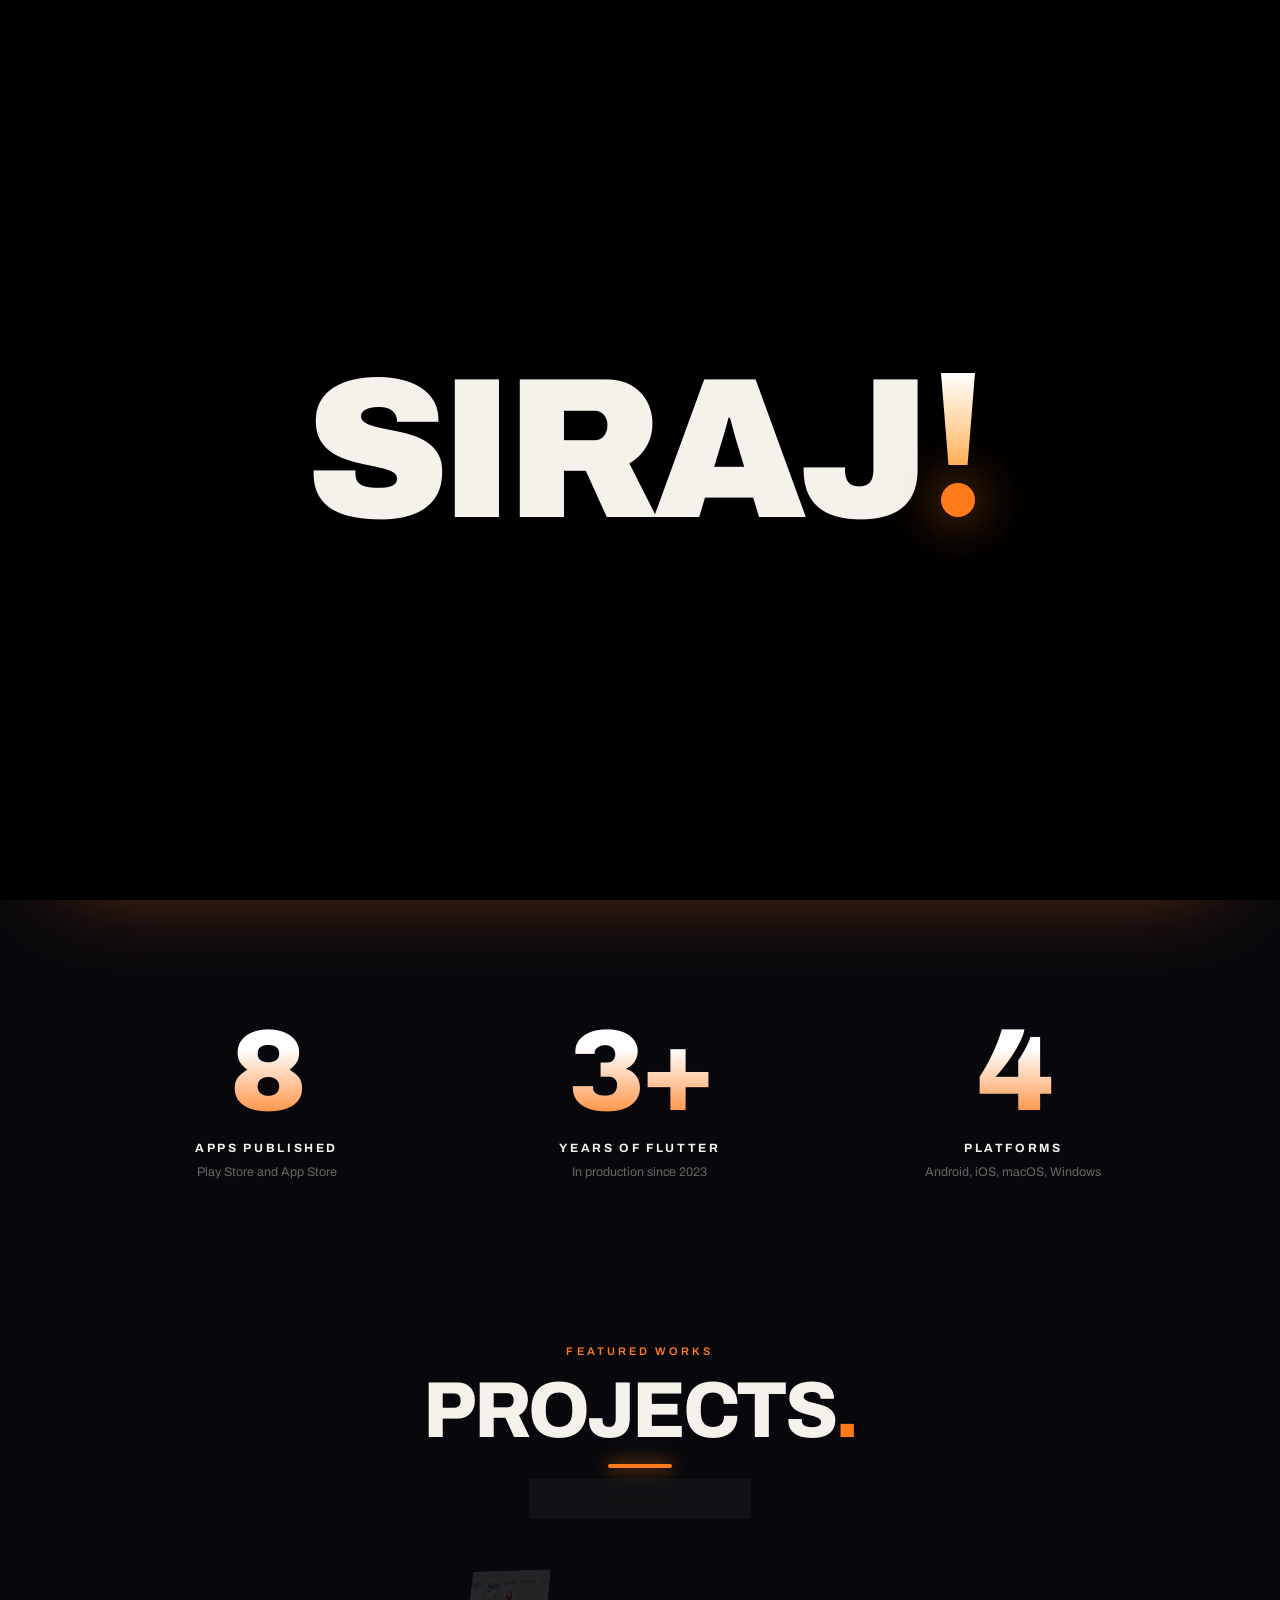
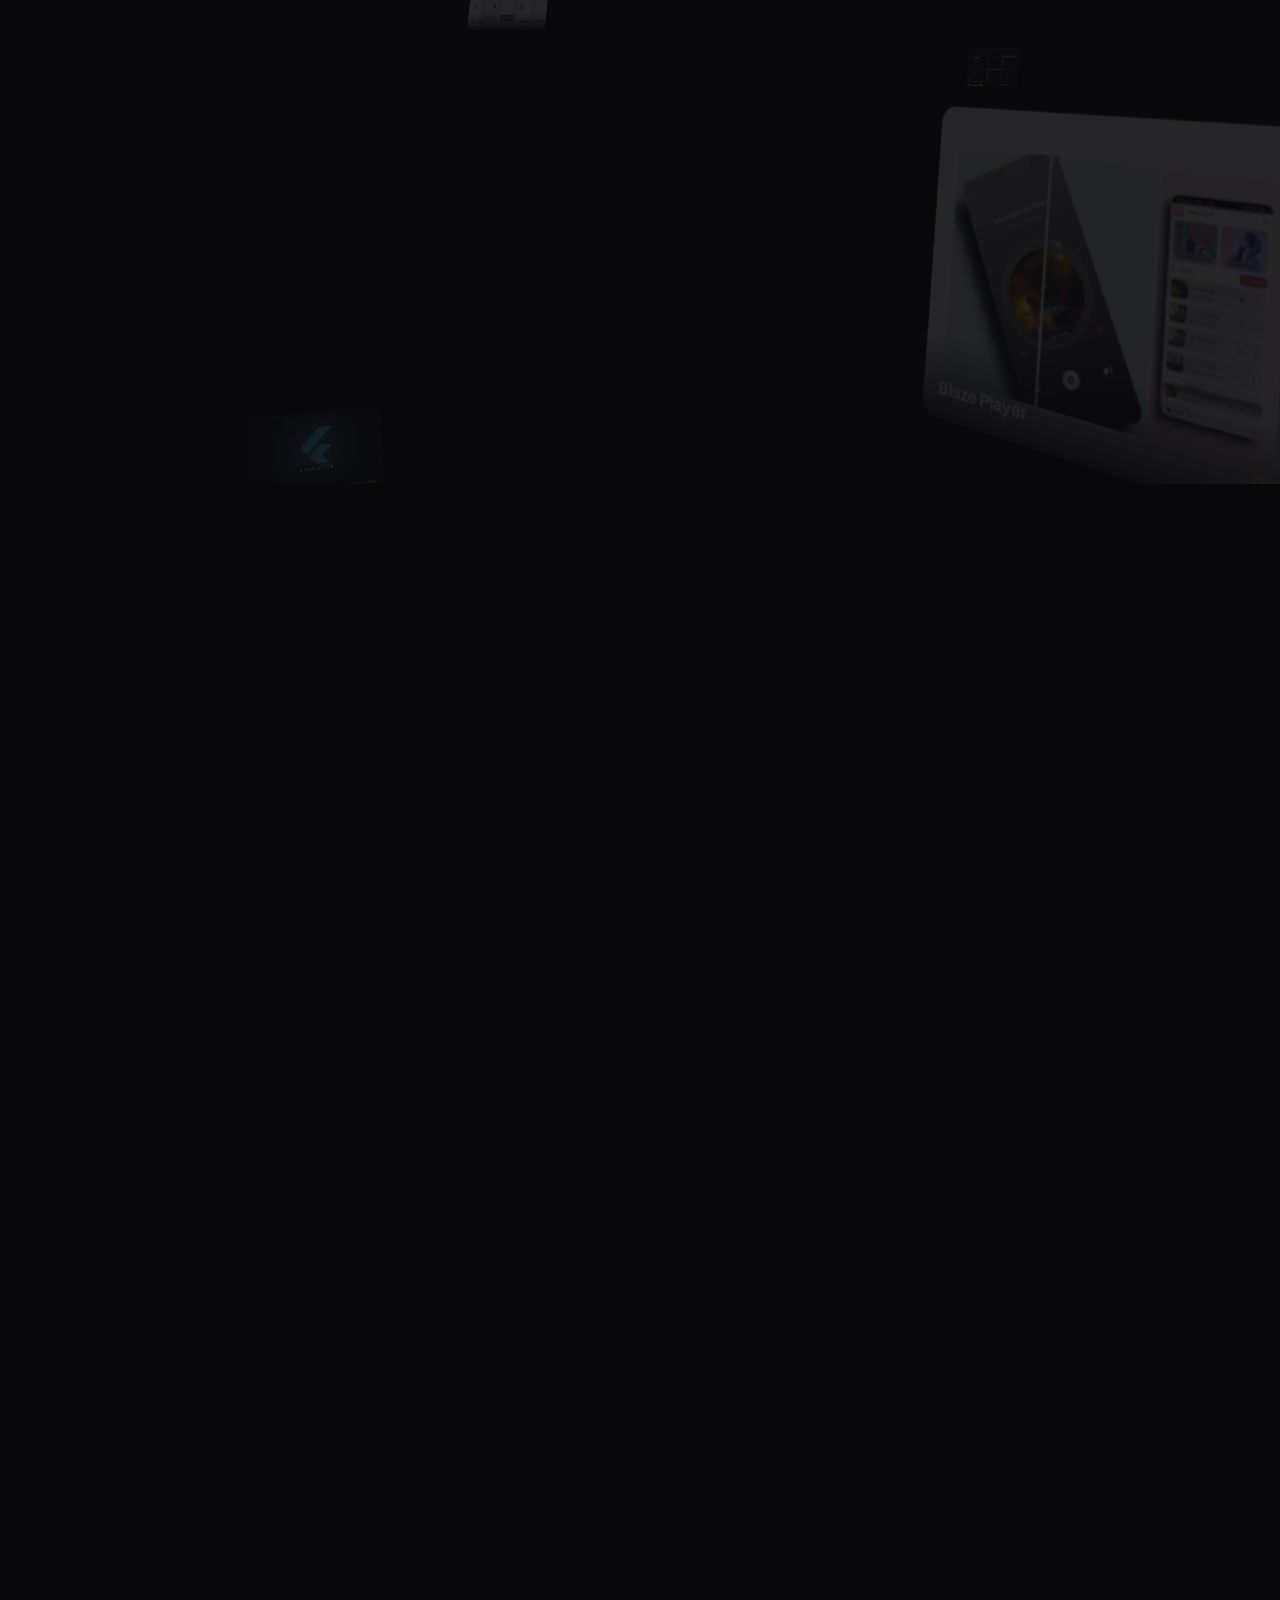
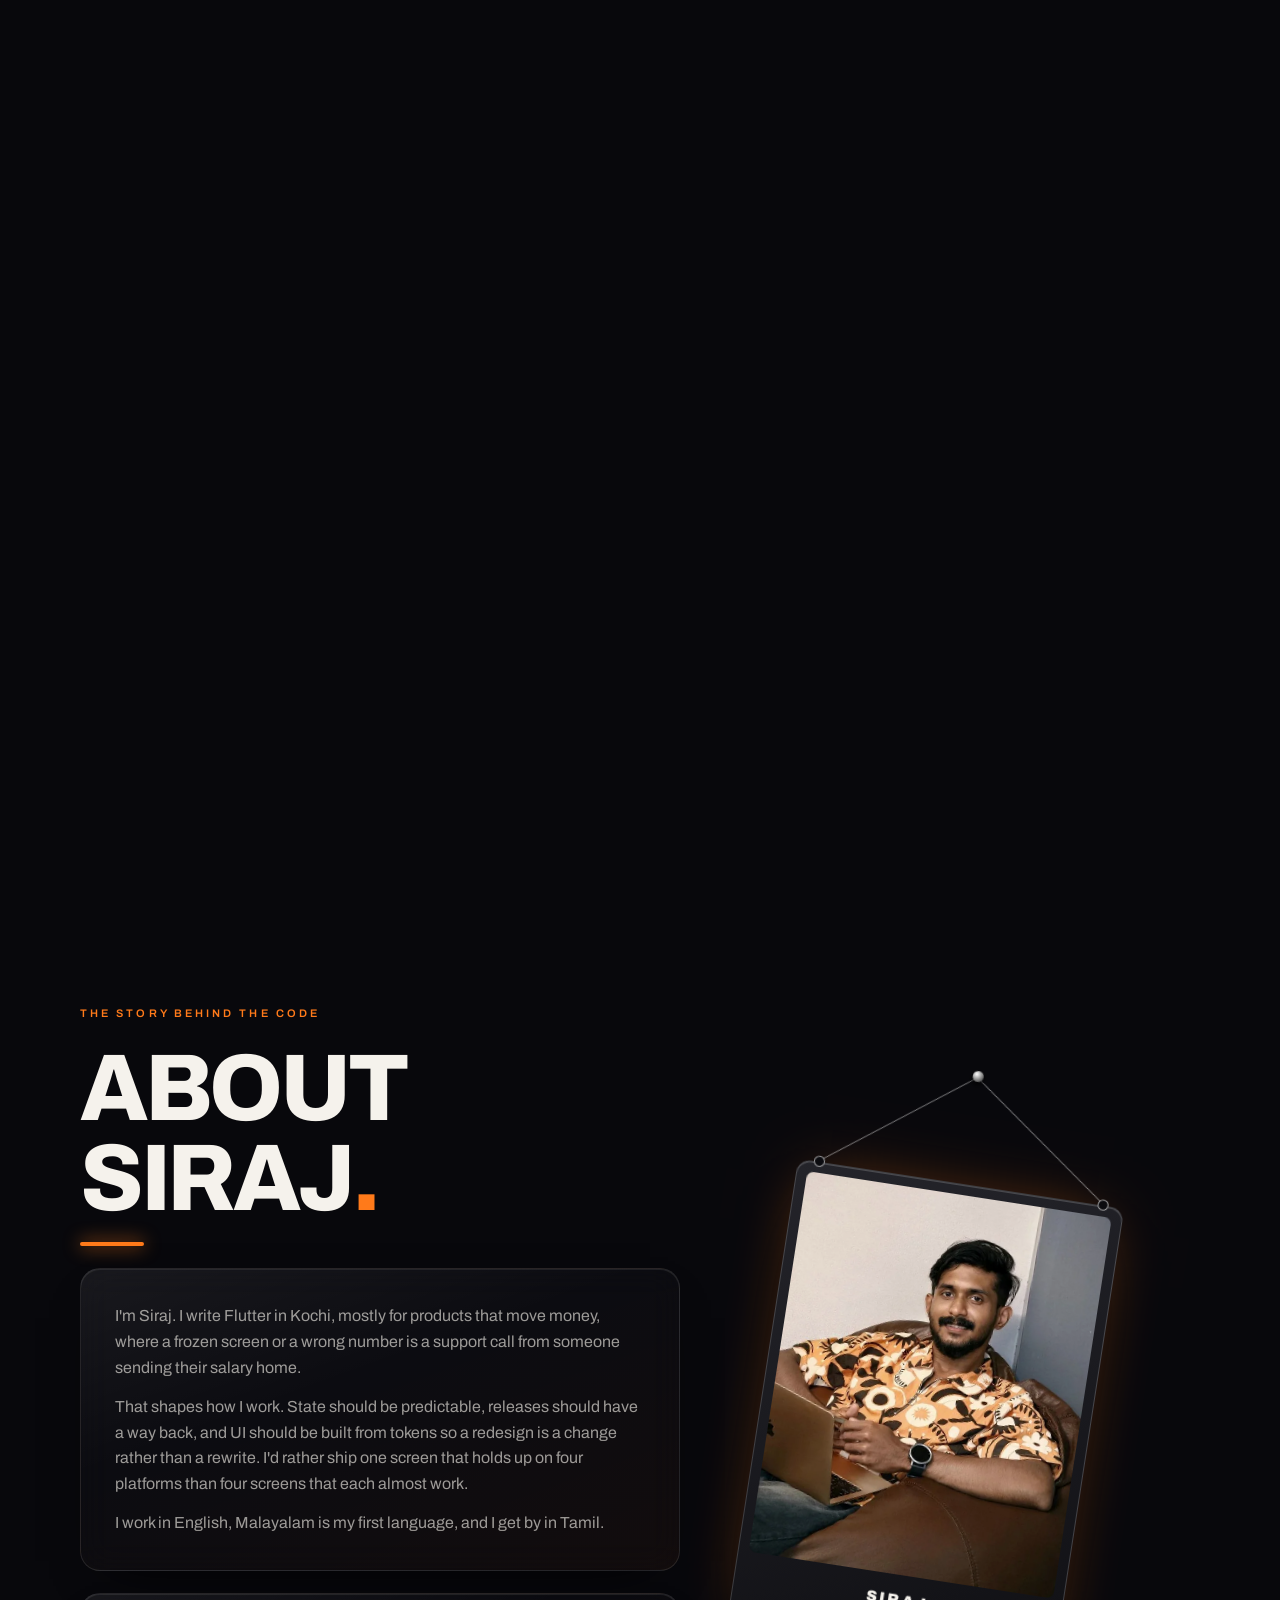
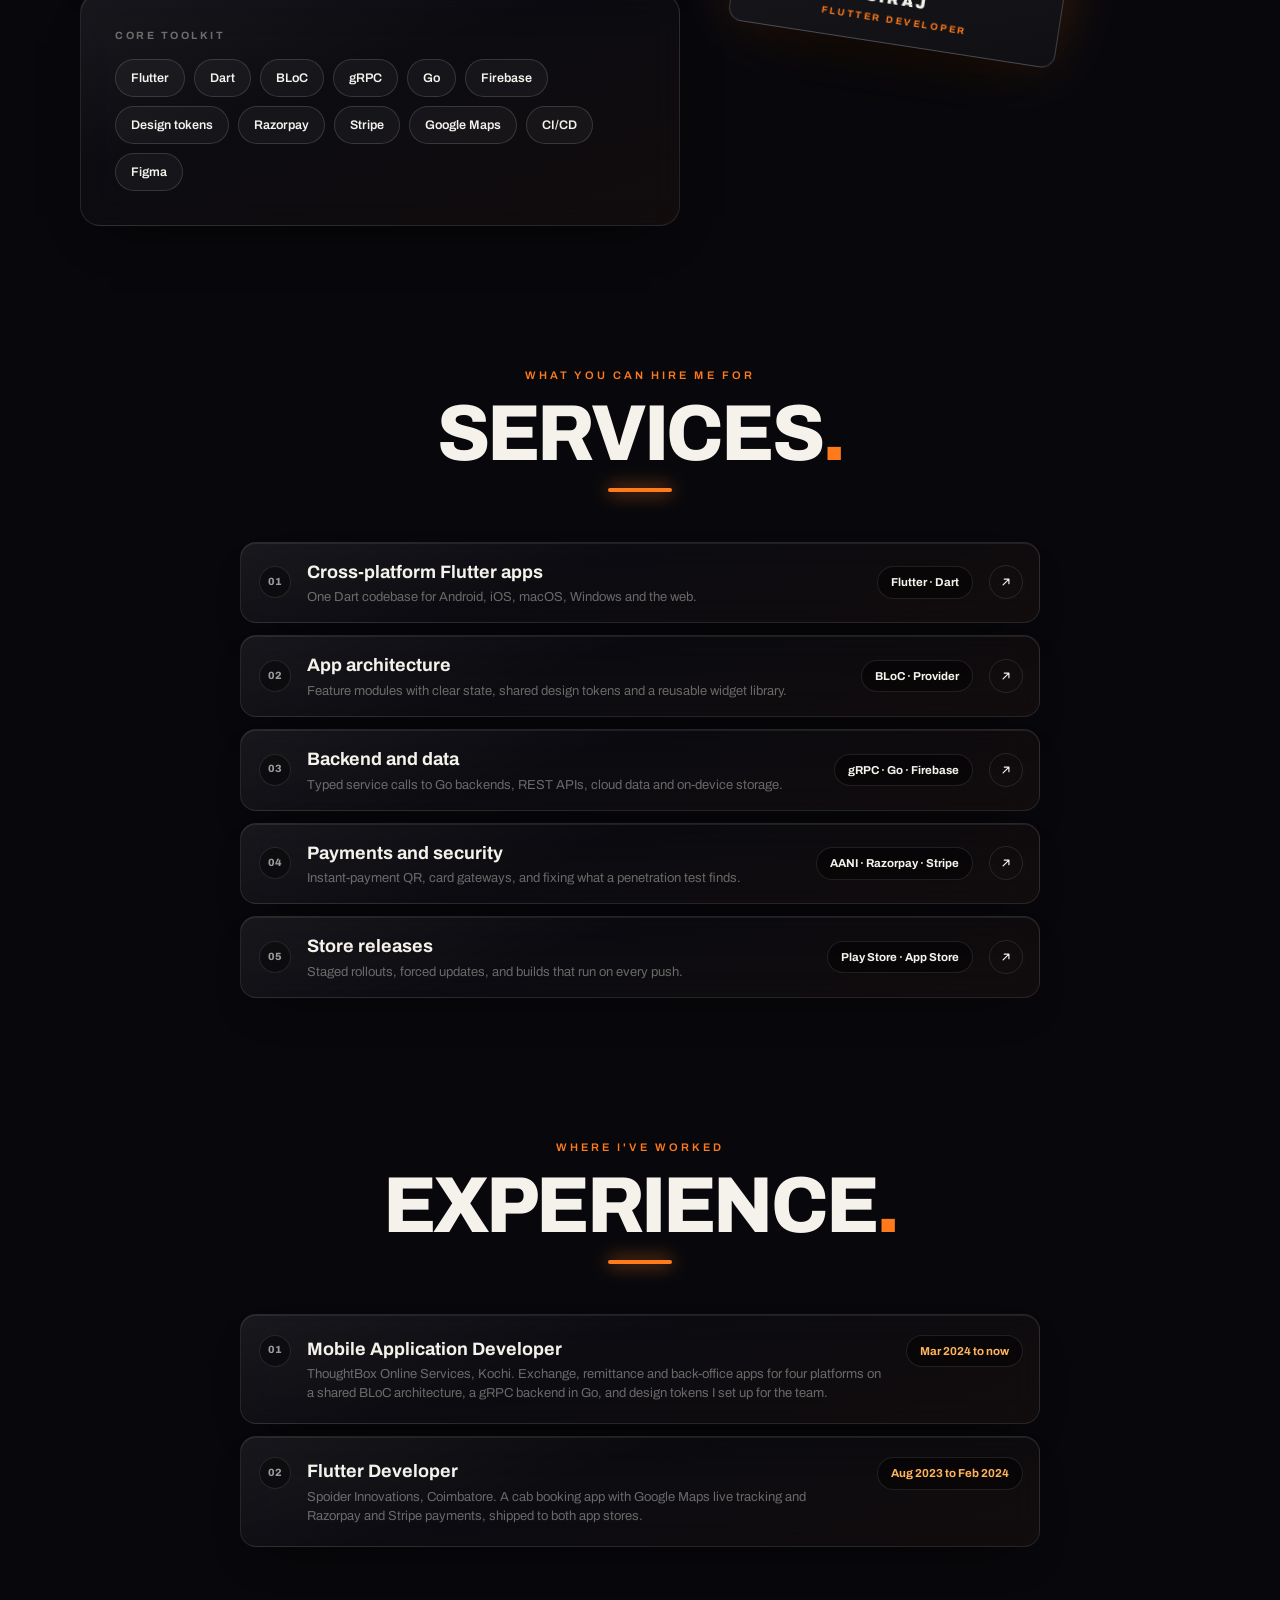
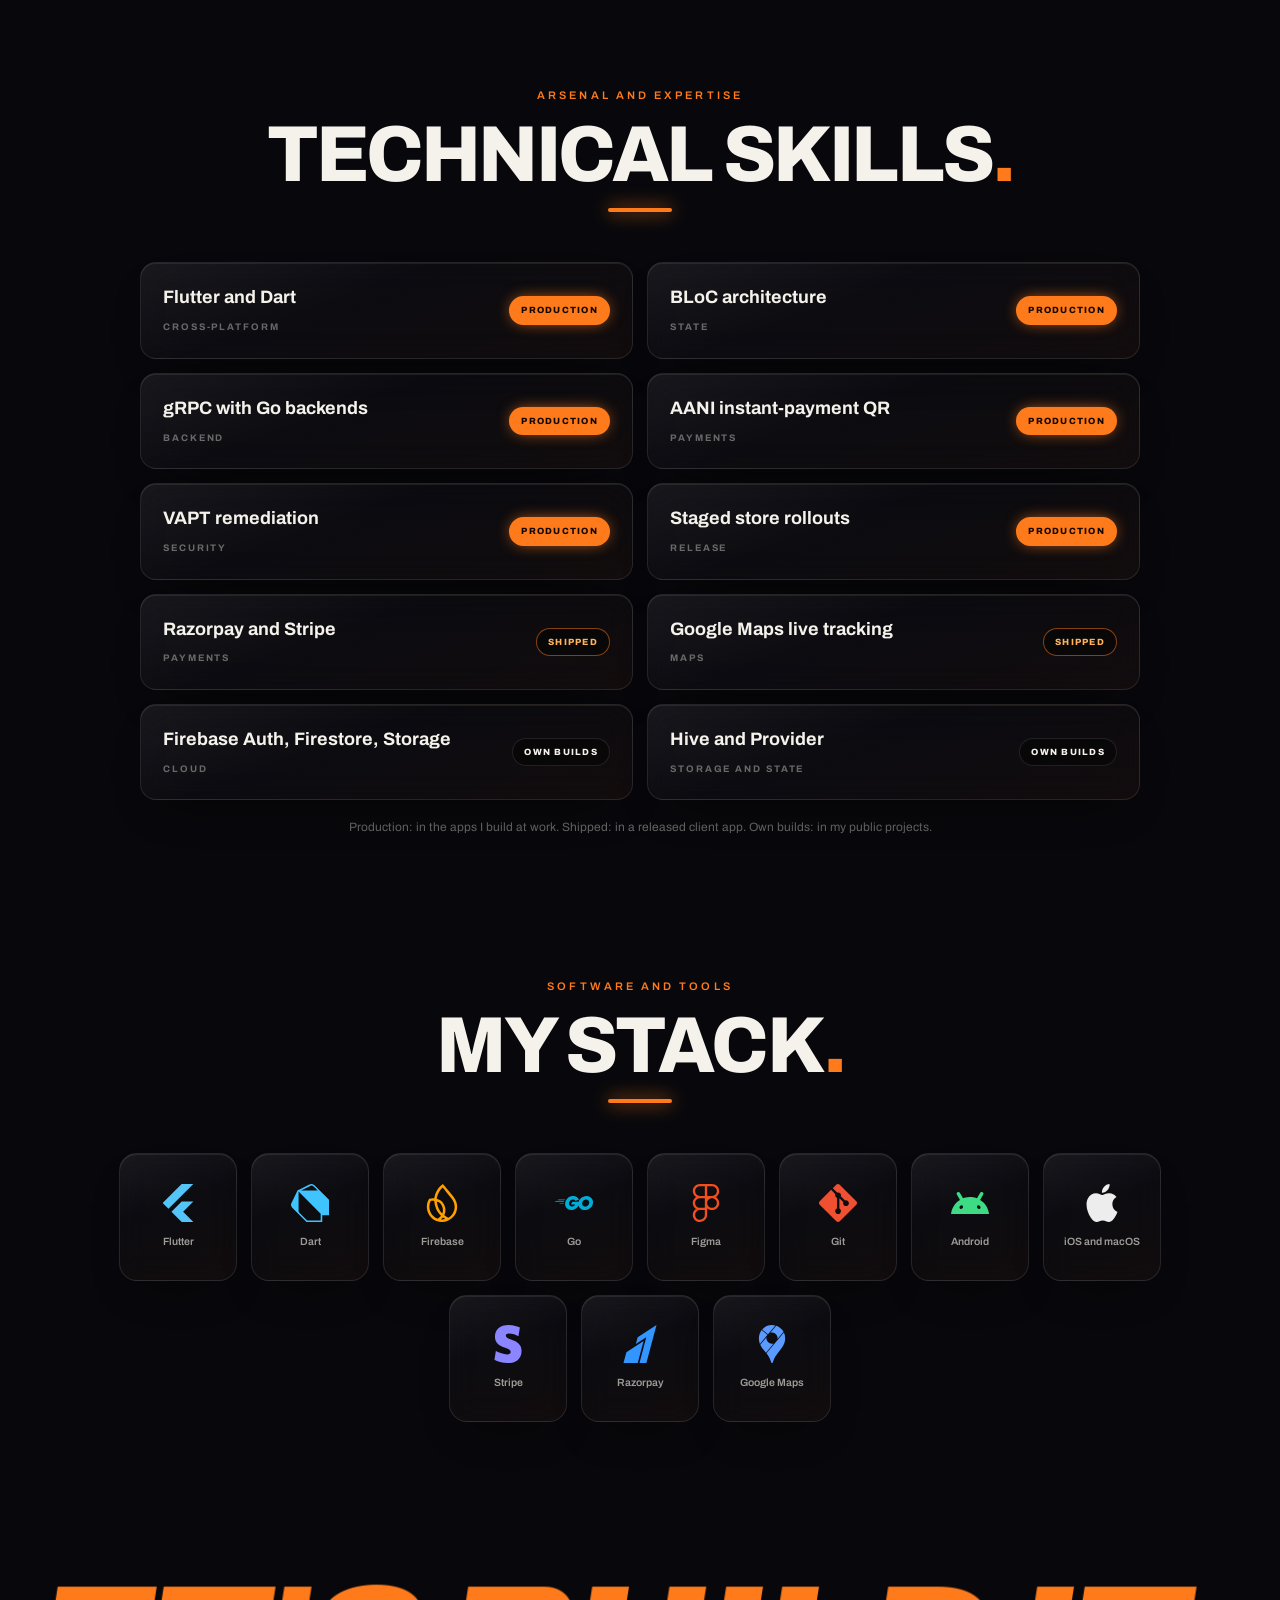
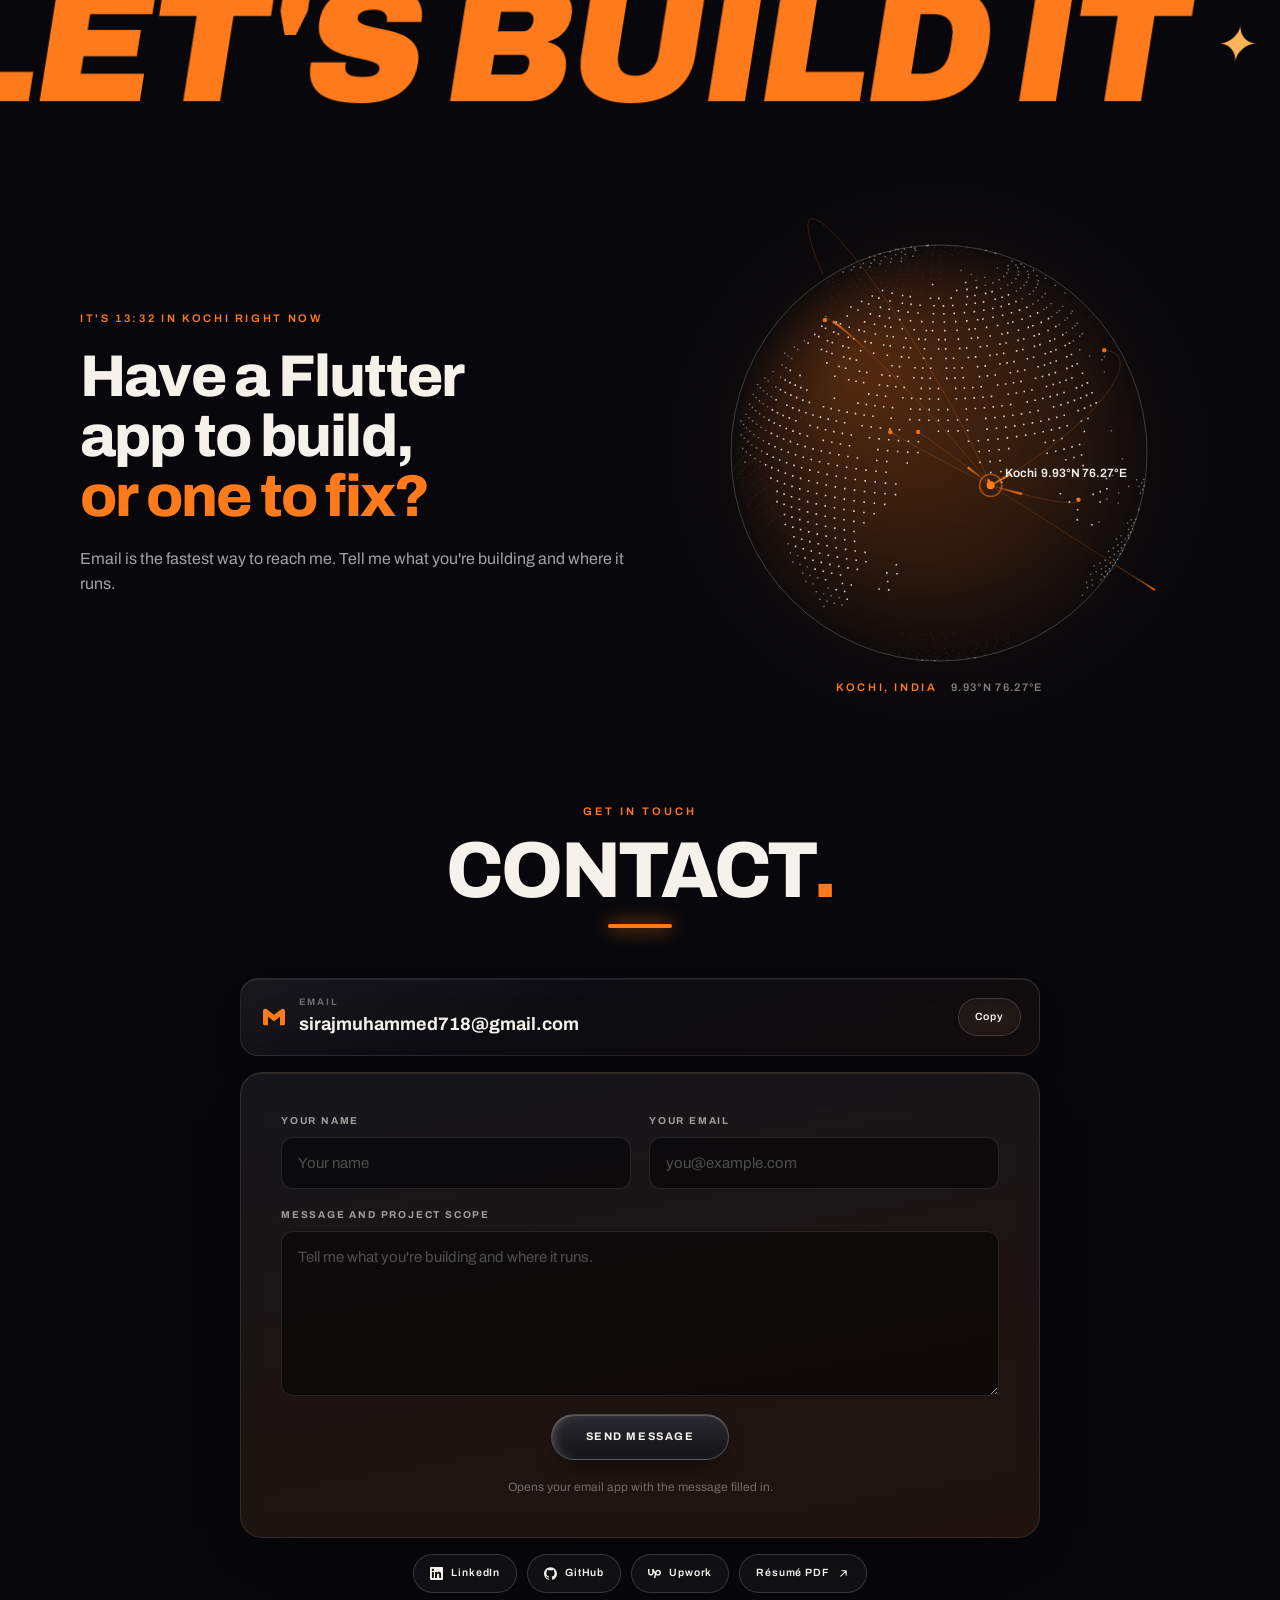
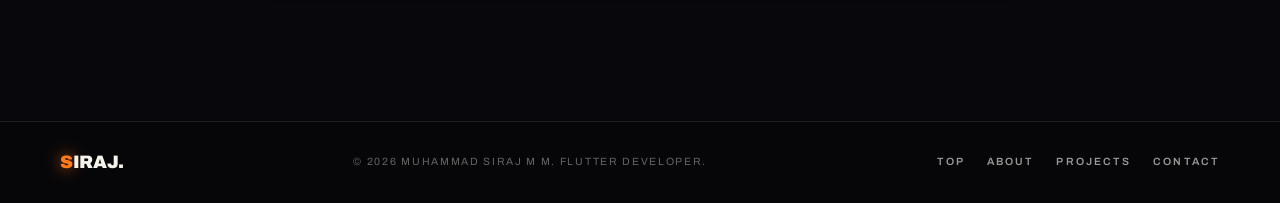
==== index.html @ 82204b3e "Move the Contact heading below the globe Co-Authored-By: Claude Opus 5.5 <noreply@anthropic.com> Cla" ====
<!doctype html>
<html lang="en">
<head>
  <meta charset="utf-8">
  <meta name="viewport" content="width=device-width, initial-scale=1">
  <title>Muhammad Siraj M M · Flutter developer for fintech and cross-platform apps</title>
  <meta name="description" content="Flutter developer in Kochi building exchange, remittance and payment apps for Android, iOS, macOS and Windows from one codebase. BLoC, gRPC with Go, Firebase.">
  <link rel="canonical" href="https://sirajmm.github.io/">
  <meta name="theme-color" content="#08080C">
  <meta name="color-scheme" content="dark">

  <meta property="og:type" content="website">
  <meta property="og:url" content="https://sirajmm.github.io/">
  <meta property="og:title" content="Muhammad Siraj M M · Flutter developer">
  <meta property="og:description" content="Fintech apps that ship to Android, iOS, macOS and Windows from one Flutter codebase.">
  <meta property="og:image" content="https://sirajmm.github.io/img/og.png">
  <meta property="og:image:width" content="1200">
  <meta property="og:image:height" content="630">
  <meta name="twitter:card" content="summary_large_image">
  <meta name="twitter:title" content="Muhammad Siraj M M · Flutter developer">
  <meta name="twitter:description" content="Fintech apps that ship to Android, iOS, macOS and Windows from one Flutter codebase.">
  <meta name="twitter:image" content="https://sirajmm.github.io/img/og.png">

  <link rel="icon" href="favicon.svg" type="image/svg+xml">
  <link rel="icon" href="favicon-32.png" sizes="32x32" type="image/png">
  <link rel="apple-touch-icon" href="apple-touch-icon.png">
  <link rel="preload" href="fonts/archivo-var.woff2" as="font" type="font/woff2" crossorigin>
  <link rel="stylesheet" href="css/glass.css">
  <script>(function(d){d.classList.add('js');try{if(!matchMedia('(prefers-reduced-motion: reduce)').matches)d.classList.add('loading')}catch(e){}})(document.documentElement)</script>
  <script src="js/glass.js" defer></script>

  <script type="application/ld+json">
  {
    "@context": "https://schema.org",
    "@type": "Person",
    "name": "Muhammad Siraj M M",
    "jobTitle": "Mobile Application Developer",
    "worksFor": { "@type": "Organization", "name": "ThoughtBox Online Services" },
    "address": { "@type": "PostalAddress", "addressLocality": "Kochi", "addressCountry": "IN" },
    "email": "mailto:sirajmuhammed718@gmail.com",
    "url": "https://sirajmm.github.io/",
    "image": "https://sirajmm.github.io/img/siraj.jpg",
    "sameAs": [
      "https://github.com/SirajMM",
      "https://www.linkedin.com/in/muhammad-siraj-m-m-3ab64a202",
      "https://www.upwork.com/freelancers/~015c46144016569e31"
    ],
    "knowsAbout": ["Flutter", "Dart", "BLoC", "gRPC", "Go", "Firebase", "Fintech", "Cross-platform app development"]
  }
  </script>
</head>
<body>
  <div class="loader" id="loader" aria-hidden="true">
    <div class="intro-word" id="intro-word"><span class="intro-letters" id="intro-letters"></span><span class="intro-bang"><i class="intro-stem"></i><i class="intro-dot"></i></span></div>
  </div>
  <canvas class="bokeh" id="bokeh" aria-hidden="true"></canvas>
  <canvas class="sparks" id="sparks" aria-hidden="true"></canvas>
  <a class="skip" href="#main">Skip to content</a>

  <header class="nav glass" id="nav">
    <a class="logo" href="#top" aria-label="Siraj, back to top"><em>S</em>IRAJ.</a>
    <nav aria-label="Sections"><a href="#projects">Projects</a><a href="#about">About</a><a href="#services">Services</a><a href="#skills">Skills</a><a href="#contact">Contact</a></nav>
    <a class="pill pill-acc" href="#contact">Let's talk</a>
  </header>

  <main id="main">
    <section class="hero" id="top">
      <div class="frame" id="frame">
        <i class="shard shard-1"></i><i class="shard shard-2"></i><i class="shard shard-3"></i>
        <i class="hero-glow"></i>
        <img class="hero-me" src="img/siraj-cine.webp" alt="Portrait of Muhammad Siraj, backlit in orange" width="1200" height="1490" fetchpriority="high">
        <div class="hero-copy">
          <p class="eyebrow">Flutter developer • Kochi, India</p>
          <h1 class="name" aria-label="Siraj"><span>S</span><span>I</span><span>R</span><span>A</span><span>J</span></h1>
          <p class="role">Mobile apps <i>/</i> Cross-platform</p>
          <p class="sub">One Flutter codebase, shipped to Android, iOS, macOS and Windows.</p>
          <p class="actions"><a class="pill pill-solid" href="#projects">Explore my work</a><a class="pill" href="#contact">Get in touch</a></p>
        </div>
      </div>
    </section>

    <section class="stats" aria-label="In numbers">
      <ul>
        <li class="rv"><b data-count="8">8</b><span>Apps published</span><small>Play Store and App Store</small></li>
        <li class="rv"><b data-count="3" data-suffix="+">3+</b><span>Years of Flutter</span><small>In production since 2023</small></li>
        <li class="rv"><b data-count="4">4</b><span>Platforms</span><small>Android, iOS, macOS, Windows</small></li>
      </ul>
    </section>

    <section class="projects" id="projects">
      <div class="fly" id="fly">
        <div class="fly-pin">
          <header class="head">
            <p class="eyebrow">Featured works</p>
            <h2>Projects<em>.</em></h2>
            <a class="pill pill-sm" href="https://github.com/SirajMM" target="_blank" rel="noopener"><svg class="ic" viewBox="0 0 24 24" aria-hidden="true"><path d="M12 .297c-6.63 0-12 5.373-12 12 0 5.303 3.438 9.8 8.205 11.385.6.113.82-.258.82-.577 0-.285-.01-1.04-.015-2.04-3.338.724-4.042-1.61-4.042-1.61C4.422 18.07 3.633 17.7 3.633 17.7c-1.087-.744.084-.729.084-.729 1.205.084 1.838 1.236 1.838 1.236 1.07 1.835 2.809 1.305 3.495.998.108-.776.417-1.305.76-1.605-2.665-.3-5.466-1.332-5.466-5.93 0-1.31.465-2.38 1.235-3.22-.135-.303-.54-1.523.105-3.176 0 0 1.005-.322 3.3 1.23.96-.267 1.98-.399 3-.405 1.02.006 2.04.138 3 .405 2.28-1.552 3.285-1.23 3.285-1.23.645 1.653.24 2.873.12 3.176.765.84 1.23 1.91 1.23 3.22 0 4.61-2.805 5.625-5.475 5.92.42.36.81 1.096.81 2.22 0 1.606-.015 2.896-.015 3.286 0 .315.21.69.825.57C20.565 22.092 24 17.592 24 12.297c0-6.627-5.373-12-12-12"/></svg>All repositories on GitHub <svg viewBox="0 0 24 24" aria-hidden="true"><path d="M7 17 17 7M9 7h8v8" fill="none" stroke="currentColor" stroke-width="2" stroke-linecap="round" stroke-linejoin="round"/></svg></a>
          </header>
          <ul class="grid" id="grid">
          <li class="tile" style="--i:0"><button class="tile-btn" type="button" data-project="suite" aria-haspopup="dialog">
            <span class="tile-art"><span class="art art-suite"><svg class="qr" viewBox="-1 -1 23 23" aria-hidden="true"><rect x="0" y="0" width="1" height="1"/><rect x="1" y="0" width="1" height="1"/><rect x="2" y="0" width="1" height="1"/><rect x="3" y="0" width="1" height="1"/><rect x="4" y="0" width="1" height="1"/><rect x="5" y="0" width="1" height="1"/><rect x="6" y="0" width="1" height="1"/><rect x="7" y="0" width="1" height="1"/><rect x="8" y="0" width="1" height="1"/><rect x="10" y="0" width="1" height="1"/><rect x="12" y="0" width="1" height="1"/><rect x="13" y="0" width="1" height="1"/><rect x="14" y="0" width="1" height="1"/><rect x="15" y="0" width="1" height="1"/><rect x="16" y="0" width="1" height="1"/><rect x="17" y="0" width="1" height="1"/><rect x="18" y="0" width="1" height="1"/><rect x="19" y="0" width="1" height="1"/><rect x="20" y="0" width="1" height="1"/><rect x="0" y="1" width="1" height="1"/><rect x="6" y="1" width="1" height="1"/><rect x="8" y="1" width="1" height="1"/><rect x="9" y="1" width="1" height="1"/><rect x="10" y="1" width="1" height="1"/><rect x="11" y="1" width="1" height="1"/><rect x="12" y="1" width="1" height="1"/><rect x="14" y="1" width="1" height="1"/><rect x="20" y="1" width="1" height="1"/><rect x="0" y="2" width="1" height="1"/><rect x="2" y="2" width="1" height="1"/><rect x="3" y="2" width="1" height="1"/><rect x="4" y="2" width="1" height="1"/><rect x="6" y="2" width="1" height="1"/><rect x="7" y="2" width="1" height="1"/><rect x="8" y="2" width="1" height="1"/><rect x="12" y="2" width="1" height="1"/><rect x="14" y="2" width="1" height="1"/><rect x="16" y="2" width="1" height="1"/><rect x="17" y="2" width="1" height="1"/><rect x="18" y="2" width="1" height="1"/><rect x="20" y="2" width="1" height="1"/><rect x="0" y="3" width="1" height="1"/><rect x="2" y="3" width="1" height="1"/><rect x="3" y="3" width="1" height="1"/><rect x="4" y="3" width="1" height="1"/><rect x="6" y="3" width="1" height="1"/><rect x="7" y="3" width="1" height="1"/><rect x="9" y="3" width="1" height="1"/><rect x="10" y="3" width="1" height="1"/><rect x="11" y="3" width="1" height="1"/><rect x="12" y="3" width="1" height="1"/><rect x="14" y="3" width="1" height="1"/><rect x="16" y="3" width="1" height="1"/><rect x="17" y="3" width="1" height="1"/><rect x="18" y="3" width="1" height="1"/><rect x="20" y="3" width="1" height="1"/><rect x="0" y="4" width="1" height="1"/><rect x="2" y="4" width="1" height="1"/><rect x="3" y="4" width="1" height="1"/><rect x="4" y="4" width="1" height="1"/><rect x="6" y="4" width="1" height="1"/><rect x="7" y="4" width="1" height="1"/><rect x="10" y="4" width="1" height="1"/><rect x="12" y="4" width="1" height="1"/><rect x="13" y="4" width="1" height="1"/><rect x="14" y="4" width="1" height="1"/><rect x="16" y="4" width="1" height="1"/><rect x="17" y="4" width="1" height="1"/><rect x="18" y="4" width="1" height="1"/><rect x="20" y="4" width="1" height="1"/><rect x="0" y="5" width="1" height="1"/><rect x="6" y="5" width="1" height="1"/><rect x="7" y="5" width="1" height="1"/><rect x="9" y="5" width="1" height="1"/><rect x="10" y="5" width="1" height="1"/><rect x="12" y="5" width="1" height="1"/><rect x="13" y="5" width="1" height="1"/><rect x="14" y="5" width="1" height="1"/><rect x="20" y="5" width="1" height="1"/><rect x="0" y="6" width="1" height="1"/><rect x="1" y="6" width="1" height="1"/><rect x="2" y="6" width="1" height="1"/><rect x="3" y="6" width="1" height="1"/><rect x="4" y="6" width="1" height="1"/><rect x="5" y="6" width="1" height="1"/><rect x="6" y="6" width="1" height="1"/><rect x="9" y="6" width="1" height="1"/><rect x="14" y="6" width="1" height="1"/><rect x="15" y="6" width="1" height="1"/><rect x="16" y="6" width="1" height="1"/><rect x="17" y="6" width="1" height="1"/><rect x="18" y="6" width="1" height="1"/><rect x="19" y="6" width="1" height="1"/><rect x="20" y="6" width="1" height="1"/><rect x="0" y="7" width="1" height="1"/><rect x="2" y="7" width="1" height="1"/><rect x="3" y="7" width="1" height="1"/><rect x="5" y="7" width="1" height="1"/><rect x="7" y="7" width="1" height="1"/><rect x="12" y="7" width="1" height="1"/><rect x="16" y="7" width="1" height="1"/><rect x="19" y="7" width="1" height="1"/><rect x="0" y="8" width="1" height="1"/><rect x="5" y="8" width="1" height="1"/><rect x="6" y="8" width="1" height="1"/><rect x="8" y="8" width="1" height="1"/><rect x="9" y="8" width="1" height="1"/><rect x="10" y="8" width="1" height="1"/><rect x="11" y="8" width="1" height="1"/><rect x="12" y="8" width="1" height="1"/><rect x="14" y="8" width="1" height="1"/><rect x="15" y="8" width="1" height="1"/><rect x="16" y="8" width="1" height="1"/><rect x="18" y="8" width="1" height="1"/><rect x="19" y="8" width="1" height="1"/><rect x="3" y="9" width="1" height="1"/><rect x="4" y="9" width="1" height="1"/><rect x="5" y="9" width="1" height="1"/><rect x="8" y="9" width="1" height="1"/><rect x="9" y="9" width="1" height="1"/><rect x="10" y="9" width="1" height="1"/><rect x="11" y="9" width="1" height="1"/><rect x="14" y="9" width="1" height="1"/><rect x="15" y="9" width="1" height="1"/><rect x="16" y="9" width="1" height="1"/><rect x="17" y="9" width="1" height="1"/><rect x="3" y="10" width="1" height="1"/><rect x="8" y="10" width="1" height="1"/><rect x="9" y="10" width="1" height="1"/><rect x="10" y="10" width="1" height="1"/><rect x="12" y="10" width="1" height="1"/><rect x="13" y="10" width="1" height="1"/><rect x="14" y="10" width="1" height="1"/><rect x="15" y="10" width="1" height="1"/><rect x="16" y="10" width="1" height="1"/><rect x="17" y="10" width="1" height="1"/><rect x="18" y="10" width="1" height="1"/><rect x="19" y="10" width="1" height="1"/><rect x="20" y="10" width="1" height="1"/><rect x="0" y="11" width="1" height="1"/><rect x="1" y="11" width="1" height="1"/><rect x="4" y="11" width="1" height="1"/><rect x="5" y="11" width="1" height="1"/><rect x="6" y="11" width="1" height="1"/><rect x="7" y="11" width="1" height="1"/><rect x="8" y="11" width="1" height="1"/><rect x="11" y="11" width="1" height="1"/><rect x="13" y="11" width="1" height="1"/><rect x="14" y="11" width="1" height="1"/><rect x="15" y="11" width="1" height="1"/><rect x="16" y="11" width="1" height="1"/><rect x="18" y="11" width="1" height="1"/><rect x="19" y="11" width="1" height="1"/><rect x="1" y="12" width="1" height="1"/><rect x="3" y="12" width="1" height="1"/><rect x="8" y="12" width="1" height="1"/><rect x="9" y="12" width="1" height="1"/><rect x="10" y="12" width="1" height="1"/><rect x="14" y="12" width="1" height="1"/><rect x="15" y="12" width="1" height="1"/><rect x="1" y="13" width="1" height="1"/><rect x="3" y="13" width="1" height="1"/><rect x="4" y="13" width="1" height="1"/><rect x="5" y="13" width="1" height="1"/><rect x="6" y="13" width="1" height="1"/><rect x="7" y="13" width="1" height="1"/><rect x="10" y="13" width="1" height="1"/><rect x="14" y="13" width="1" height="1"/><rect x="15" y="13" width="1" height="1"/><rect x="16" y="13" width="1" height="1"/><rect x="17" y="13" width="1" height="1"/><rect x="18" y="13" width="1" height="1"/><rect x="0" y="14" width="1" height="1"/><rect x="1" y="14" width="1" height="1"/><rect x="2" y="14" width="1" height="1"/><rect x="3" y="14" width="1" height="1"/><rect x="4" y="14" width="1" height="1"/><rect x="5" y="14" width="1" height="1"/><rect x="6" y="14" width="1" height="1"/><rect x="8" y="14" width="1" height="1"/><rect x="11" y="14" width="1" height="1"/><rect x="16" y="14" width="1" height="1"/><rect x="17" y="14" width="1" height="1"/><rect x="19" y="14" width="1" height="1"/><rect x="0" y="15" width="1" height="1"/><rect x="6" y="15" width="1" height="1"/><rect x="8" y="15" width="1" height="1"/><rect x="9" y="15" width="1" height="1"/><rect x="12" y="15" width="1" height="1"/><rect x="13" y="15" width="1" height="1"/><rect x="14" y="15" width="1" height="1"/><rect x="17" y="15" width="1" height="1"/><rect x="0" y="16" width="1" height="1"/><rect x="2" y="16" width="1" height="1"/><rect x="3" y="16" width="1" height="1"/><rect x="4" y="16" width="1" height="1"/><rect x="6" y="16" width="1" height="1"/><rect x="7" y="16" width="1" height="1"/><rect x="9" y="16" width="1" height="1"/><rect x="10" y="16" width="1" height="1"/><rect x="15" y="16" width="1" height="1"/><rect x="18" y="16" width="1" height="1"/><rect x="19" y="16" width="1" height="1"/><rect x="20" y="16" width="1" height="1"/><rect x="0" y="17" width="1" height="1"/><rect x="2" y="17" width="1" height="1"/><rect x="3" y="17" width="1" height="1"/><rect x="4" y="17" width="1" height="1"/><rect x="6" y="17" width="1" height="1"/><rect x="7" y="17" width="1" height="1"/><rect x="9" y="17" width="1" height="1"/><rect x="10" y="17" width="1" height="1"/><rect x="11" y="17" width="1" height="1"/><rect x="13" y="17" width="1" height="1"/><rect x="14" y="17" width="1" height="1"/><rect x="17" y="17" width="1" height="1"/><rect x="0" y="18" width="1" height="1"/><rect x="2" y="18" width="1" height="1"/><rect x="3" y="18" width="1" height="1"/><rect x="4" y="18" width="1" height="1"/><rect x="6" y="18" width="1" height="1"/><rect x="8" y="18" width="1" height="1"/><rect x="9" y="18" width="1" height="1"/><rect x="10" y="18" width="1" height="1"/><rect x="11" y="18" width="1" height="1"/><rect x="13" y="18" width="1" height="1"/><rect x="14" y="18" width="1" height="1"/><rect x="17" y="18" width="1" height="1"/><rect x="0" y="19" width="1" height="1"/><rect x="6" y="19" width="1" height="1"/><rect x="7" y="19" width="1" height="1"/><rect x="9" y="19" width="1" height="1"/><rect x="10" y="19" width="1" height="1"/><rect x="16" y="19" width="1" height="1"/><rect x="0" y="20" width="1" height="1"/><rect x="1" y="20" width="1" height="1"/><rect x="2" y="20" width="1" height="1"/><rect x="3" y="20" width="1" height="1"/><rect x="4" y="20" width="1" height="1"/><rect x="5" y="20" width="1" height="1"/><rect x="6" y="20" width="1" height="1"/><rect x="7" y="20" width="1" height="1"/><rect x="9" y="20" width="1" height="1"/><rect x="14" y="20" width="1" height="1"/><rect x="18" y="20" width="1" height="1"/><rect x="19" y="20" width="1" height="1"/><rect x="20" y="20" width="1" height="1"/></svg><span class="art-amt"><small>Request</small>245.00 <em>AED</em></span><span class="art-chips"><i>Android</i><i>iOS</i><i>macOS</i><i>Windows</i></span></span></span>
            <span class="tile-cap"><b>Exchange &amp; remittance suite</b><i>Fintech · 4 platforms</i></span>
          </button>
          <template id="p-suite"><p class="eyebrow">ThoughtBox Online Services · 2024 to now</p><h3>Exchange and remittance suite</h3>
  <p>Customer, cashier and back-office apps for a UAE exchange house, built from one Flutter codebase and shipped to Android, iOS, macOS and Windows.</p>
  <ul class="d-list"><li><b>Architecture</b>Designed the BLoC architecture and design tokens shared across the apps.</li><li><b>Backend</b>Integrated the Go backend over gRPC.</li><li><b>Payments</b>Implemented UAE AANI instant-payment QR flows.</li><li><b>Security</b>Led remediation of VAPT findings.</li><li><b>Release</b>Managed Play Store staged rollouts and forced updates.</li></ul>
  <p class="d-note">Client code is private, so the tile is an illustration, not a screenshot.</p></template></li><li class="tile" style="--i:1"><button class="tile-btn" type="button" data-project="quibix" aria-haspopup="dialog">
            <span class="tile-art"><img src="img/quibix.webp" alt="" loading="lazy" width="1600" height="900"></span>
            <span class="tile-cap"><b>Quibix</b><i>E-commerce · Firebase</i></span>
          </button>
          <template id="p-quibix"><p class="eyebrow">Flutter · Firebase · Razorpay · 2023</p><h3>Quibix, an electronics store</h3>
  <p>Browse, wishlist, pay and track an order. Firebase Auth with Google sign-in, Firestore and Storage behind it, Razorpay at checkout, and Provider state split into presentation, application and infrastructure layers.</p>
  <div class="d-shots"><img src="img/screens/quibix-home.webp" alt="Quibix home screen" loading="lazy"><img src="img/screens/quibix-detail.webp" alt="Quibix product detail" loading="lazy"><img src="img/screens/quibix-track.webp" alt="Quibix order tracking" loading="lazy"></div>
  <a class="pill pill-solid" href="https://github.com/SirajMM/Quibix-ecommerce-app" target="_blank" rel="noopener">Read the source</a></template></li><li class="tile" style="--i:2"><button class="tile-btn" type="button" data-project="cab" aria-haspopup="dialog">
            <span class="tile-art"><span class="art art-cab"><svg viewBox="0 0 320 200" preserveAspectRatio="xMidYMid slice" aria-hidden="true"><g class="streets"><path d="M-10 40H330M-10 105H330M-10 165H330M50 -10V210M130 -10V210M215 -10V210M285 -10V210"/><path d="M-10 190 120 -10M180 210 330 60"/></g><path class="route" d="M50 165H130V105H215V40H285"/><circle class="car" r="6" cx="50" cy="165"/><g class="pin" transform="translate(285 40)"><circle r="14"/><circle r="5"/></g></svg><span class="art-eta"><small>Driver arriving</small>4 min</span></span></span>
            <span class="tile-cap"><b>Cab booking app</b><i>Live tracking · Payments</i></span>
          </button>
          <template id="p-cab"><p class="eyebrow">Spoider Innovations · 2023 to 2024</p><h3>A cab booking app with live tracking</h3>
  <p>My first production Flutter app: riders book a cab and watch it arrive.</p>
  <ul class="d-list"><li><b>Maps</b>Built live driver tracking with Google Maps.</li><li><b>Payments</b>Integrated Razorpay and Stripe.</li><li><b>Release</b>Shipped releases to the Play Store and App Store.</li></ul>
  <p class="d-note">The tile is an illustration, not a screenshot of the real app.</p></template></li><li class="tile" style="--i:3"><button class="tile-btn" type="button" data-project="blaze" aria-haspopup="dialog">
            <span class="tile-art"><img src="img/blaze.webp" alt="" loading="lazy" width="1600" height="900"></span>
            <span class="tile-cap"><b>Blaze Player</b><i>Offline music · Hive</i></span>
          </button>
          <template id="p-blaze"><p class="eyebrow">Flutter · Hive · Provider · 2023</p><h3>Blaze Player, an offline music player</h3>
  <p>Plays the songs already on your phone. Playlists, favourites, recently and most played are stored in Hive, and playback keeps going in the background with a mini player on every screen.</p>
  <div class="d-shots"><img src="img/screens/blaze-home.webp" alt="Blaze Player home screen" loading="lazy"><img src="img/screens/blaze-fav.webp" alt="Blaze Player favourites" loading="lazy"></div>
  <a class="pill pill-solid" href="https://github.com/SirajMM/MusicPlayer" target="_blank" rel="noopener">Read the source</a></template></li><li class="tile" style="--i:4"><button class="tile-btn" type="button" data-project="live" aria-haspopup="dialog">
            <span class="tile-art"><span class="art art-live"><svg class="art-logo" viewBox="0 0 24 24" aria-hidden="true"><path d="M14.314 0L2.3 12 6 15.7 21.684.013h-7.357zm.014 11.072L7.857 17.53l6.47 6.47H21.7l-6.46-6.468 6.46-6.46h-7.37z"/></svg><span class="art-play"><i></i>Run it live</span></span></span>
            <span class="tile-cap"><b>Live Flutter demo</b><i>Runs in your browser</i></span>
          </button>
          <template id="p-live"><p class="eyebrow">Flutter Web · compiled from Dart</p><h3>A real Flutter app, running here</h3>
  <p>This is not a video. It is a Flutter build compiled for the web and loaded into this window, so you can tap through it.</p>
  <div class="d-live"><iframe data-src="demo/index.html" title="Live Flutter demo" loading="lazy"></iframe></div></template></li><li class="tile" style="--i:5"><button class="tile-btn" type="button" data-project="code" aria-haspopup="dialog">
            <span class="tile-art"><span class="art art-code"><svg class="art-logo" viewBox="0 0 24 24" aria-hidden="true"><path d="M12 .297c-6.63 0-12 5.373-12 12 0 5.303 3.438 9.8 8.205 11.385.6.113.82-.258.82-.577 0-.285-.01-1.04-.015-2.04-3.338.724-4.042-1.61-4.042-1.61C4.422 18.07 3.633 17.7 3.633 17.7c-1.087-.744.084-.729.084-.729 1.205.084 1.838 1.236 1.838 1.236 1.07 1.835 2.809 1.305 3.495.998.108-.776.417-1.305.76-1.605-2.665-.3-5.466-1.332-5.466-5.93 0-1.31.465-2.38 1.235-3.22-.135-.303-.54-1.523.105-3.176 0 0 1.005-.322 3.3 1.23.96-.267 1.98-.399 3-.405 1.02.006 2.04.138 3 .405 2.28-1.552 3.285-1.23 3.285-1.23.645 1.653.24 2.873.12 3.176.765.84 1.23 1.91 1.23 3.22 0 4.61-2.805 5.625-5.475 5.92.42.36.81 1.096.81 2.22 0 1.606-.015 2.896-.015 3.286 0 .315.21.69.825.57C20.565 22.092 24 17.592 24 12.297c0-6.627-5.373-12-12-12"/></svg><span class="art-lines"><i style="--w:62%"></i><i style="--w:84%"></i><i style="--w:45%"></i><i style="--w:72%"></i><i style="--w:38%"></i></span></span></span>
            <span class="tile-cap"><b>Open source</b><i>6 public repositories</i></span>
          </button>
          <template id="p-code"><p class="eyebrow">GitHub · SirajMM</p><h3>Read the code</h3>
  <p>My public repositories are mostly 2023 learning projects. Client code stays private, so these are the honest sample.</p>
  <ul class="d-repos"><li><a href="https://github.com/SirajMM/Quibix-ecommerce-app" target="_blank" rel="noopener"><b>Quibix-ecommerce-app</b>Store with Firebase and Razorpay</a></li><li><a href="https://github.com/SirajMM/MusicPlayer" target="_blank" rel="noopener"><b>MusicPlayer</b>Offline player with Hive</a></li><li><a href="https://github.com/SirajMM/weather_app" target="_blank" rel="noopener"><b>weather_app</b>Forecast for your current location</a></li><li><a href="https://github.com/SirajMM/Netflix_clone" target="_blank" rel="noopener"><b>Netflix_clone</b>Streaming UI rebuilt in Flutter</a></li><li><a href="https://github.com/SirajMM/Student-Managment-App" target="_blank" rel="noopener"><b>Student-Managment-App</b>Records and attendance</a></li><li><a href="https://github.com/SirajMM/sirajmm.github.io" target="_blank" rel="noopener"><b>sirajmm.github.io</b>This site, in plain HTML, CSS and JS</a></li></ul></template></li>
          </ul>
        </div>
      </div>
    </section>

    <section class="about" id="about">
      <div class="about-copy">
        <p class="eyebrow rv">The story behind the code</p>
        <h2 class="rv left">About<br>Siraj<em>.</em></h2>
        <div class="glass card rv">
          <p>I'm Siraj. I write Flutter in Kochi, mostly for products that move money, where a frozen screen or a wrong number is a support call from someone sending their salary home.</p>
          <p>That shapes how I work. State should be predictable, releases should have a way back, and UI should be built from tokens so a redesign is a change rather than a rewrite. I'd rather ship one screen that holds up on four platforms than four screens that each almost work.</p>
          <p>I work in English, Malayalam is my first language, and I get by in Tamil.</p>
        </div>
        <div class="glass card kit rv">
          <p class="kit-h">Core toolkit</p>
          <ul class="chips"><li>Flutter</li><li>Dart</li><li>BLoC</li><li>gRPC</li><li>Go</li><li>Firebase</li><li>Design tokens</li><li>Razorpay</li><li>Stripe</li><li>Google Maps</li><li>CI/CD</li><li>Figma</li></ul>
        </div>
      </div>
      <div class="hang-wrap">
        <div class="hang" id="hang">
          <svg class="strings" viewBox="0 0 100 40" preserveAspectRatio="none" aria-hidden="true"><path d="M50 1 6 40M50 1 94 40"/></svg>
          <i class="nail"></i>
          <figure class="frame-photo">
            <img src="img/siraj-frame.webp" alt="Siraj working on a laptop" width="600" height="750" loading="lazy">
            <figcaption><b>Siraj</b><span>Flutter developer</span></figcaption>
          </figure>
        </div>
      </div>
    </section>

    <section class="services" id="services">
      <header class="head"><p class="eyebrow rv">What you can hire me for</p><h2 class="rv">Services<em>.</em></h2></header>
      <ol class="rows"><li class="row glass rv"><span class="row-n">01</span><span class="row-t"><b>Cross-platform Flutter apps</b><small>One Dart codebase for Android, iOS, macOS, Windows and the web.</small></span><span class="row-pill">Flutter · Dart</span><a class="row-go" href="mailto:sirajmuhammed718@gmail.com?subject=Cross-platform%20Flutter%20apps" aria-label="Email me about cross-platform flutter apps"><svg viewBox="0 0 24 24" aria-hidden="true"><path d="M7 17 17 7M9 7h8v8" fill="none" stroke="currentColor" stroke-width="2" stroke-linecap="round" stroke-linejoin="round"/></svg></a></li><li class="row glass rv"><span class="row-n">02</span><span class="row-t"><b>App architecture</b><small>Feature modules with clear state, shared design tokens and a reusable widget library.</small></span><span class="row-pill">BLoC · Provider</span><a class="row-go" href="mailto:sirajmuhammed718@gmail.com?subject=App%20architecture" aria-label="Email me about app architecture"><svg viewBox="0 0 24 24" aria-hidden="true"><path d="M7 17 17 7M9 7h8v8" fill="none" stroke="currentColor" stroke-width="2" stroke-linecap="round" stroke-linejoin="round"/></svg></a></li><li class="row glass rv"><span class="row-n">03</span><span class="row-t"><b>Backend and data</b><small>Typed service calls to Go backends, REST APIs, cloud data and on-device storage.</small></span><span class="row-pill">gRPC · Go · Firebase</span><a class="row-go" href="mailto:sirajmuhammed718@gmail.com?subject=Backend%20and%20data" aria-label="Email me about backend and data"><svg viewBox="0 0 24 24" aria-hidden="true"><path d="M7 17 17 7M9 7h8v8" fill="none" stroke="currentColor" stroke-width="2" stroke-linecap="round" stroke-linejoin="round"/></svg></a></li><li class="row glass rv"><span class="row-n">04</span><span class="row-t"><b>Payments and security</b><small>Instant-payment QR, card gateways, and fixing what a penetration test finds.</small></span><span class="row-pill">AANI · Razorpay · Stripe</span><a class="row-go" href="mailto:sirajmuhammed718@gmail.com?subject=Payments%20and%20security" aria-label="Email me about payments and security"><svg viewBox="0 0 24 24" aria-hidden="true"><path d="M7 17 17 7M9 7h8v8" fill="none" stroke="currentColor" stroke-width="2" stroke-linecap="round" stroke-linejoin="round"/></svg></a></li><li class="row glass rv"><span class="row-n">05</span><span class="row-t"><b>Store releases</b><small>Staged rollouts, forced updates, and builds that run on every push.</small></span><span class="row-pill">Play Store · App Store</span><a class="row-go" href="mailto:sirajmuhammed718@gmail.com?subject=Store%20releases" aria-label="Email me about store releases"><svg viewBox="0 0 24 24" aria-hidden="true"><path d="M7 17 17 7M9 7h8v8" fill="none" stroke="currentColor" stroke-width="2" stroke-linecap="round" stroke-linejoin="round"/></svg></a></li></ol>
      <header class="head head-2"><p class="eyebrow rv">Where I've worked</p><h2 class="rv">Experience<em>.</em></h2></header>
      <ol class="rows">
        <li class="row row-xp glass rv"><span class="row-n">01</span><span class="row-t"><b>Mobile Application Developer</b><small>ThoughtBox Online Services, Kochi. Exchange, remittance and back-office apps for four platforms on a shared BLoC architecture, a gRPC backend in Go, and design tokens I set up for the team.</small></span><span class="row-pill">Mar 2024 to now</span></li>
        <li class="row row-xp glass rv"><span class="row-n">02</span><span class="row-t"><b>Flutter Developer</b><small>Spoider Innovations, Coimbatore. A cab booking app with Google Maps live tracking and Razorpay and Stripe payments, shipped to both app stores.</small></span><span class="row-pill">Aug 2023 to Feb 2024</span></li>
      </ol>
    </section>

    <section class="skills" id="skills">
      <header class="head"><p class="eyebrow rv">Arsenal and expertise</p><h2 class="rv">Technical skills<em>.</em></h2></header>
      <ul class="skill-grid"><li class="skill glass rv"><span><b>Flutter and Dart</b><small>Cross-platform</small></span><i class="badge badge-p">Production</i></li><li class="skill glass rv"><span><b>BLoC architecture</b><small>State</small></span><i class="badge badge-p">Production</i></li><li class="skill glass rv"><span><b>gRPC with Go backends</b><small>Backend</small></span><i class="badge badge-p">Production</i></li><li class="skill glass rv"><span><b>AANI instant-payment QR</b><small>Payments</small></span><i class="badge badge-p">Production</i></li><li class="skill glass rv"><span><b>VAPT remediation</b><small>Security</small></span><i class="badge badge-p">Production</i></li><li class="skill glass rv"><span><b>Staged store rollouts</b><small>Release</small></span><i class="badge badge-p">Production</i></li><li class="skill glass rv"><span><b>Razorpay and Stripe</b><small>Payments</small></span><i class="badge badge-s">Shipped</i></li><li class="skill glass rv"><span><b>Google Maps live tracking</b><small>Maps</small></span><i class="badge badge-s">Shipped</i></li><li class="skill glass rv"><span><b>Firebase Auth, Firestore, Storage</b><small>Cloud</small></span><i class="badge badge-o">Own builds</i></li><li class="skill glass rv"><span><b>Hive and Provider</b><small>Storage and state</small></span><i class="badge badge-o">Own builds</i></li></ul>
      <p class="foot rv">Production: in the apps I build at work. Shipped: in a released client app. Own builds: in my public projects.</p>
      <header class="head head-2"><p class="eyebrow rv">Software and tools</p><h2 class="rv">My stack<em>.</em></h2></header>
      <ul class="tools"><li class="tool glass rv" style="--c:#54C5F8"><svg class="ic" viewBox="0 0 24 24" aria-hidden="true"><path d="M14.314 0L2.3 12 6 15.7 21.684.013h-7.357zm.014 11.072L7.857 17.53l6.47 6.47H21.7l-6.46-6.468 6.46-6.46h-7.37z"/></svg><span>Flutter</span></li><li class="tool glass rv" style="--c:#40C4FF"><svg class="ic" viewBox="0 0 24 24" aria-hidden="true"><path d="M4.105 4.105S9.158 1.58 11.684.316a3.079 3.079 0 0 1 1.481-.315c.766.047 1.677.788 1.677.788L24 9.948v9.789h-4.263V24H9.789l-9-9C.303 14.5 0 13.795 0 13.105c0-.319.18-.818.316-1.105l3.789-7.895zm.679.679v11.787c.002.543.021 1.024.498 1.508L10.204 23h8.533v-4.263L4.784 4.784zm12.055-.678c-.899-.896-1.809-1.78-2.74-2.643-.302-.267-.567-.468-1.07-.462-.37.014-.87.195-.87.195L6.341 4.105l10.498.001z"/></svg><span>Dart</span></li><li class="tool glass rv" style="--c:#FFA000"><svg class="ic" viewBox="0 0 24 24" aria-hidden="true"><path d="M19.455 8.369c-.538-.748-1.778-2.285-3.681-4.569-.826-.991-1.535-1.832-1.884-2.245a146 146 0 0 0-.488-.576l-.207-.245-.113-.133-.022-.032-.01-.005L12.57 0l-.609.488c-1.555 1.246-2.828 2.851-3.681 4.64-.523 1.064-.864 2.105-1.043 3.176-.047.241-.088.489-.121.738-.209-.017-.421-.028-.632-.033-.018-.001-.035-.002-.059-.003a7.46 7.46 0 0 0-2.28.274l-.317.089-.163.286c-.765 1.342-1.198 2.869-1.252 4.416-.07 2.01.477 3.954 1.583 5.625 1.082 1.633 2.61 2.882 4.42 3.611l.236.095.071.025.003-.001a9.59 9.59 0 0 0 2.941.568q.171.006.342.006c1.273 0 2.513-.249 3.69-.742l.008.004.313-.145a9.63 9.63 0 0 0 3.927-3.335c1.01-1.49 1.577-3.234 1.641-5.042.075-2.161-.643-4.304-2.133-6.371m-7.083 6.695c.328 1.244.264 2.44-.191 3.558-1.135-1.12-1.967-2.352-2.475-3.665-.543-1.404-.87-2.74-.974-3.975.48.157.922.366 1.315.622 1.132.737 1.914 1.902 2.325 3.461zm.207 6.022c.482.368.99.712 1.513 1.028-.771.21-1.565.302-2.369.273a8 8 0 0 1-.373-.022c.458-.394.869-.823 1.228-1.279zm1.347-6.431c-.516-1.957-1.527-3.437-3.002-4.398-.647-.421-1.385-.741-2.194-.95.011-.134.026-.268.043-.4.014-.113.03-.216.046-.313.133-.689.332-1.37.589-2.025.099-.25.206-.499.321-.74l.004-.008c.177-.358.376-.719.61-1.105l.092-.152-.003-.001c.544-.851 1.197-1.627 1.942-2.311l.288.341c.672.796 1.304 1.548 1.878 2.237 1.291 1.549 2.966 3.583 3.612 4.48 1.277 1.771 1.893 3.579 1.83 5.375-.049 1.395-.461 2.755-1.195 3.933-.694 1.116-1.661 2.05-2.8 2.708-.636-.318-1.559-.839-2.539-1.599.79-1.575.952-3.28.479-5.072zm-2.575 5.397c-.725.939-1.587 1.55-2.09 1.856-.081-.029-.163-.06-.243-.093l-.065-.026c-1.49-.616-2.747-1.656-3.635-3.01-.907-1.384-1.356-2.993-1.298-4.653.041-1.19.338-2.327.882-3.379.316-.07.638-.114.96-.131l.084-.002c.162-.003.324-.003.478 0 .227.011.454.035.677.07.073 1.513.445 3.145 1.105 4.852.637 1.644 1.694 3.162 3.144 4.515z"/></svg><span>Firebase</span></li><li class="tool glass rv" style="--c:#00ADD8"><svg class="ic" viewBox="0 0 24 24" aria-hidden="true"><path d="M1.811 10.231c-.047 0-.058-.023-.035-.059l.246-.315c.023-.035.081-.058.128-.058h4.172c.046 0 .058.035.035.07l-.199.303c-.023.036-.082.07-.117.07zM.047 11.306c-.047 0-.059-.023-.035-.058l.245-.316c.023-.035.082-.058.129-.058h5.328c.047 0 .07.035.058.07l-.093.28c-.012.047-.058.07-.105.07zm2.828 1.075c-.047 0-.059-.035-.035-.07l.163-.292c.023-.035.07-.07.117-.07h2.337c.047 0 .07.035.07.082l-.023.28c0 .047-.047.082-.082.082zm12.129-2.36c-.736.187-1.239.327-1.963.514-.176.046-.187.058-.34-.117-.174-.199-.303-.327-.548-.444-.737-.362-1.45-.257-2.115.175-.795.514-1.204 1.274-1.192 2.22.011.935.654 1.706 1.577 1.835.795.105 1.46-.175 1.987-.77.105-.13.198-.27.315-.434H10.47c-.245 0-.304-.152-.222-.35.152-.362.432-.97.596-1.274a.315.315 0 01.292-.187h4.253c-.023.316-.023.631-.07.947a4.983 4.983 0 01-.958 2.29c-.841 1.11-1.94 1.8-3.33 1.986-1.145.152-2.209-.07-3.143-.77-.865-.655-1.356-1.52-1.484-2.595-.152-1.274.222-2.419.993-3.424.83-1.086 1.928-1.776 3.272-2.02 1.098-.2 2.15-.07 3.096.571.62.41 1.063.97 1.356 1.648.07.105.023.164-.117.2m3.868 6.461c-1.064-.024-2.034-.328-2.852-1.029a3.665 3.665 0 01-1.262-2.255c-.21-1.32.152-2.489.947-3.529.853-1.122 1.881-1.706 3.272-1.95 1.192-.21 2.314-.095 3.33.595.923.63 1.496 1.484 1.648 2.605.198 1.578-.257 2.863-1.344 3.962-.771.783-1.718 1.273-2.805 1.495-.315.06-.63.07-.934.106zm2.78-4.72c-.011-.153-.011-.27-.034-.387-.21-1.157-1.274-1.81-2.384-1.554-1.087.245-1.788.935-2.045 2.033-.21.912.234 1.835 1.075 2.21.643.28 1.285.244 1.905-.07.923-.48 1.425-1.228 1.484-2.233z"/></svg><span>Go</span></li><li class="tool glass rv" style="--c:#F24E1E"><svg class="ic" viewBox="0 0 24 24" aria-hidden="true"><path d="M15.852 8.981h-4.588V0h4.588c2.476 0 4.49 2.014 4.49 4.49s-2.014 4.491-4.49 4.491zM12.735 7.51h3.117c1.665 0 3.019-1.355 3.019-3.019s-1.355-3.019-3.019-3.019h-3.117V7.51zm0 1.471H8.148c-2.476 0-4.49-2.014-4.49-4.49S5.672 0 8.148 0h4.588v8.981zm-4.587-7.51c-1.665 0-3.019 1.355-3.019 3.019s1.354 3.02 3.019 3.02h3.117V1.471H8.148zm4.587 15.019H8.148c-2.476 0-4.49-2.014-4.49-4.49s2.014-4.49 4.49-4.49h4.588v8.98zM8.148 8.981c-1.665 0-3.019 1.355-3.019 3.019s1.355 3.019 3.019 3.019h3.117V8.981H8.148zM8.172 24c-2.489 0-4.515-2.014-4.515-4.49s2.014-4.49 4.49-4.49h4.588v4.441c0 2.503-2.047 4.539-4.563 4.539zm-.024-7.51a3.023 3.023 0 0 0-3.019 3.019c0 1.665 1.365 3.019 3.044 3.019 1.705 0 3.093-1.376 3.093-3.068v-2.97H8.148zm7.704 0h-.098c-2.476 0-4.49-2.014-4.49-4.49s2.014-4.49 4.49-4.49h.098c2.476 0 4.49 2.014 4.49 4.49s-2.014 4.49-4.49 4.49zm-.097-7.509c-1.665 0-3.019 1.355-3.019 3.019s1.355 3.019 3.019 3.019h.098c1.665 0 3.019-1.355 3.019-3.019s-1.355-3.019-3.019-3.019h-.098z"/></svg><span>Figma</span></li><li class="tool glass rv" style="--c:#F05032"><svg class="ic" viewBox="0 0 24 24" aria-hidden="true"><path d="M23.546 10.93L13.067.452c-.604-.603-1.582-.603-2.188 0L8.708 2.627l2.76 2.76c.645-.215 1.379-.07 1.889.441.516.515.658 1.258.438 1.9l2.658 2.66c.645-.223 1.387-.078 1.9.435.721.72.721 1.884 0 2.604-.719.719-1.881.719-2.6 0-.539-.541-.674-1.337-.404-1.996L12.86 8.955v6.525c.176.086.342.203.488.348.713.721.713 1.883 0 2.6-.719.721-1.889.721-2.609 0-.719-.719-.719-1.879 0-2.598.182-.18.387-.316.605-.406V8.835c-.217-.091-.424-.222-.6-.401-.545-.545-.676-1.342-.396-2.009L7.636 3.7.45 10.881c-.6.605-.6 1.584 0 2.189l10.48 10.477c.604.604 1.582.604 2.186 0l10.43-10.43c.605-.603.605-1.582 0-2.187"/></svg><span>Git</span></li><li class="tool glass rv" style="--c:#3DDC84"><svg class="ic" viewBox="0 0 24 24" aria-hidden="true"><path d="M18.4395 5.5586c-.675 1.1664-1.352 2.3318-2.0274 3.498-.0366-.0155-.0742-.0286-.1113-.043-1.8249-.6957-3.484-.8-4.42-.787-1.8551.0185-3.3544.4643-4.2597.8203-.084-.1494-1.7526-3.021-2.0215-3.4864a1.1451 1.1451 0 0 0-.1406-.1914c-.3312-.364-.9054-.4859-1.379-.203-.475.282-.7136.9361-.3886 1.5019 1.9466 3.3696-.0966-.2158 1.9473 3.3593.0172.031-.4946.2642-1.3926 1.0177C2.8987 12.176.452 14.772 0 18.9902h24c-.119-1.1108-.3686-2.099-.7461-3.0683-.7438-1.9118-1.8435-3.2928-2.7402-4.1836a12.1048 12.1048 0 0 0-2.1309-1.6875c.6594-1.122 1.312-2.2559 1.9649-3.3848.2077-.3615.1886-.7956-.0079-1.1191a1.1001 1.1001 0 0 0-.8515-.5332c-.5225-.0536-.9392.3128-1.0488.5449zm-.0391 8.461c.3944.5926.324 1.3306-.1563 1.6503-.4799.3197-1.188.0985-1.582-.4941-.3944-.5927-.324-1.3307.1563-1.6504.4727-.315 1.1812-.1086 1.582.4941zM7.207 13.5273c.4803.3197.5506 1.0577.1563 1.6504-.394.5926-1.1038.8138-1.584.4941-.48-.3197-.5503-1.0577-.1563-1.6504.4008-.6021 1.1087-.8106 1.584-.4941z"/></svg><span>Android</span></li><li class="tool glass rv" style="--c:#EDEDED"><svg class="ic" viewBox="0 0 24 24" aria-hidden="true"><path d="M12.152 6.896c-.948 0-2.415-1.078-3.96-1.04-2.04.027-3.91 1.183-4.961 3.014-2.117 3.675-.546 9.103 1.519 12.09 1.013 1.454 2.208 3.09 3.792 3.039 1.52-.065 2.09-.987 3.935-.987 1.831 0 2.35.987 3.96.948 1.637-.026 2.676-1.48 3.676-2.948 1.156-1.688 1.636-3.325 1.662-3.415-.039-.013-3.182-1.221-3.22-4.857-.026-3.04 2.48-4.494 2.597-4.559-1.429-2.09-3.623-2.324-4.39-2.376-2-.156-3.675 1.09-4.61 1.09zM15.53 3.83c.843-1.012 1.4-2.427 1.245-3.83-1.207.052-2.662.805-3.532 1.818-.78.896-1.454 2.338-1.273 3.714 1.338.104 2.715-.688 3.559-1.701"/></svg><span>iOS and macOS</span></li><li class="tool glass rv" style="--c:#8B85FF"><svg class="ic" viewBox="0 0 24 24" aria-hidden="true"><path d="M13.976 9.15c-2.172-.806-3.356-1.426-3.356-2.409 0-.831.683-1.305 1.901-1.305 2.227 0 4.515.858 6.09 1.631l.89-5.494C18.252.975 15.697 0 12.165 0 9.667 0 7.589.654 6.104 1.872 4.56 3.147 3.757 4.992 3.757 7.218c0 4.039 2.467 5.76 6.476 7.219 2.585.92 3.445 1.574 3.445 2.583 0 .98-.84 1.545-2.354 1.545-1.875 0-4.965-.921-6.99-2.109l-.9 5.555C5.175 22.99 8.385 24 11.714 24c2.641 0 4.843-.624 6.328-1.813 1.664-1.305 2.525-3.236 2.525-5.732 0-4.128-2.524-5.851-6.594-7.305h.003z"/></svg><span>Stripe</span></li><li class="tool glass rv" style="--c:#3395FF"><svg class="ic" viewBox="0 0 24 24" aria-hidden="true"><path d="M22.436 0l-11.91 7.773-1.174 4.276 6.625-4.297L11.65 24h4.391l6.395-24zM14.26 10.098L3.389 17.166 1.564 24h9.008l3.688-13.902Z"/></svg><span>Razorpay</span></li><li class="tool glass rv" style="--c:#5B9BFF"><svg class="ic" viewBox="0 0 24 24" aria-hidden="true"><path d="M19.527 4.799c1.212 2.608.937 5.678-.405 8.173-1.101 2.047-2.744 3.74-4.098 5.614-.619.858-1.244 1.75-1.669 2.727-.141.325-.263.658-.383.992-.121.333-.224.673-.34 1.008-.109.314-.236.684-.627.687h-.007c-.466-.001-.579-.53-.695-.887-.284-.874-.581-1.713-1.019-2.525-.51-.944-1.145-1.817-1.79-2.671L19.527 4.799zM8.545 7.705l-3.959 4.707c.724 1.54 1.821 2.863 2.871 4.18.247.31.494.622.737.936l4.984-5.925-.029.01c-1.741.601-3.691-.291-4.392-1.987a3.377 3.377 0 0 1-.209-.716c-.063-.437-.077-.761-.004-1.198l.001-.007zM5.492 3.149l-.003.004c-1.947 2.466-2.281 5.88-1.117 8.77l4.785-5.689-.058-.05-3.607-3.035zM14.661.436l-3.838 4.563a.295.295 0 0 1 .027-.01c1.6-.551 3.403.15 4.22 1.626.176.319.323.683.377 1.045.068.446.085.773.012 1.22l-.003.016 3.836-4.561A8.382 8.382 0 0 0 14.67.439l-.009-.003zM9.466 5.868L14.162.285l-.047-.012A8.31 8.31 0 0 0 11.986 0a8.439 8.439 0 0 0-6.169 2.766l-.016.018 3.665 3.084z"/></svg><span>Google Maps</span></li></ul>
    </section>

    <div class="big-marquee" aria-hidden="true" data-marquee data-speed="0.6">
      <div class="marquee-track"><span>Let's build it</span><span>Let's ship it</span><span>Let's build it</span><span>Let's ship it</span></div>
    </div>

    <section class="contact" id="contact">
      <div class="pitch">
        <div class="pitch-copy rv">
          <p class="pitch-time" id="kochi-time" hidden></p>
          <p class="pitch-title">Have a Flutter app to build, <em>or one to fix?</em></p>
          <p class="pitch-sub">Email is the fastest way to reach me. Tell me what you're building and where it runs.</p>
        </div>
        <div class="globe-wrap rv">
          <canvas class="globe" id="globe" aria-hidden="true"></canvas>
          <p class="globe-cap">Kochi, India <span>9.93°N 76.27°E</span></p>
        </div>
      </div>
      <header class="head head-contact"><p class="eyebrow rv">Get in touch</p><h2 class="rv">Contact<em>.</em></h2></header>
      <div class="contact-box">
        <div class="glass mailcard rv">
          <a href="mailto:sirajmuhammed718@gmail.com"><svg class="ic" viewBox="0 0 24 24" aria-hidden="true"><path d="M24 5.457v13.909c0 .904-.732 1.636-1.636 1.636h-3.819V11.73L12 16.64l-6.545-4.91v9.273H1.636A1.636 1.636 0 0 1 0 19.366V5.457c0-2.023 2.309-3.178 3.927-1.964L5.455 4.64 12 9.548l6.545-4.91 1.528-1.145C21.69 2.28 24 3.434 24 5.457z"/></svg><span><small>Email</small><b>sirajmuhammed718@gmail.com</b></span></a>
          <button class="pill pill-sm" id="copy" type="button" data-copy="sirajmuhammed718@gmail.com">Copy</button>
        </div>
        <form class="glass form rv" id="form" action="mailto:sirajmuhammed718@gmail.com" method="post" enctype="text/plain">
          <label>Your name<input name="name" type="text" autocomplete="name" placeholder="Your name" required></label>
          <label>Your email<input name="email" type="email" autocomplete="email" placeholder="you@example.com" required></label>
          <label class="wide">Message and project scope<textarea name="message" rows="6" placeholder="Tell me what you're building and where it runs." required></textarea></label>
          <button class="pill pill-solid" type="submit">Send message</button>
          <p class="form-note" id="form-note" role="status">Opens your email app with the message filled in.</p>
        </form>
        <ul class="socials rv">
          <li><a class="pill pill-sm" href="https://www.linkedin.com/in/muhammad-siraj-m-m-3ab64a202" target="_blank" rel="noopener"><svg class="ic" viewBox="0 0 24 24" aria-hidden="true"><path d="M20.447 20.452h-3.554v-5.569c0-1.328-.027-3.037-1.852-3.037-1.853 0-2.136 1.445-2.136 2.939v5.667H9.351V9h3.414v1.561h.046c.477-.9 1.637-1.85 3.37-1.85 3.601 0 4.267 2.37 4.267 5.455v6.286zM5.337 7.433c-1.144 0-2.063-.926-2.063-2.065 0-1.138.92-2.063 2.063-2.063 1.14 0 2.064.925 2.064 2.063 0 1.139-.925 2.065-2.064 2.065zm1.782 13.019H3.555V9h3.564v11.452zM22.225 0H1.771C.792 0 0 .774 0 1.729v20.542C0 23.227.792 24 1.771 24h20.451C23.2 24 24 23.227 24 22.271V1.729C24 .774 23.2 0 22.222 0h.003z"/></svg>LinkedIn</a></li>
          <li><a class="pill pill-sm" href="https://github.com/SirajMM" target="_blank" rel="noopener"><svg class="ic" viewBox="0 0 24 24" aria-hidden="true"><path d="M12 .297c-6.63 0-12 5.373-12 12 0 5.303 3.438 9.8 8.205 11.385.6.113.82-.258.82-.577 0-.285-.01-1.04-.015-2.04-3.338.724-4.042-1.61-4.042-1.61C4.422 18.07 3.633 17.7 3.633 17.7c-1.087-.744.084-.729.084-.729 1.205.084 1.838 1.236 1.838 1.236 1.07 1.835 2.809 1.305 3.495.998.108-.776.417-1.305.76-1.605-2.665-.3-5.466-1.332-5.466-5.93 0-1.31.465-2.38 1.235-3.22-.135-.303-.54-1.523.105-3.176 0 0 1.005-.322 3.3 1.23.96-.267 1.98-.399 3-.405 1.02.006 2.04.138 3 .405 2.28-1.552 3.285-1.23 3.285-1.23.645 1.653.24 2.873.12 3.176.765.84 1.23 1.91 1.23 3.22 0 4.61-2.805 5.625-5.475 5.92.42.36.81 1.096.81 2.22 0 1.606-.015 2.896-.015 3.286 0 .315.21.69.825.57C20.565 22.092 24 17.592 24 12.297c0-6.627-5.373-12-12-12"/></svg>GitHub</a></li>
          <li><a class="pill pill-sm" href="https://www.upwork.com/freelancers/~015c46144016569e31" target="_blank" rel="noopener"><svg class="ic" viewBox="0 0 24 24" aria-hidden="true"><path d="M18.561 13.158c-1.102 0-2.135-.467-3.074-1.227l.228-1.076.008-.042c.207-1.143.849-3.06 2.839-3.06 1.492 0 2.703 1.212 2.703 2.703-.001 1.489-1.212 2.702-2.704 2.702zm0-8.14c-2.539 0-4.51 1.649-5.31 4.366-1.22-1.834-2.148-4.036-2.687-5.892H7.828v7.112c-.002 1.406-1.141 2.546-2.547 2.548-1.405-.002-2.543-1.143-2.545-2.548V3.492H0v7.112c0 2.914 2.37 5.303 5.281 5.303 2.913 0 5.283-2.389 5.283-5.303v-1.19c.529 1.107 1.182 2.229 1.974 3.221l-1.673 7.873h2.797l1.213-5.71c1.063.679 2.285 1.109 3.686 1.109 3 0 5.439-2.452 5.439-5.45 0-3-2.439-5.439-5.439-5.439z"/></svg>Upwork</a></li>
          <li><a class="pill pill-sm" href="Muhammad_Siraj_Resume.pdf" target="_blank" rel="noopener">Résumé PDF <svg viewBox="0 0 24 24" aria-hidden="true"><path d="M7 17 17 7M9 7h8v8" fill="none" stroke="currentColor" stroke-width="2" stroke-linecap="round" stroke-linejoin="round"/></svg></a></li>
        </ul>
      </div>
    </section>
  </main>

  <footer class="footer">
    <a class="logo" href="#top"><em>S</em>IRAJ.</a>
    <p>© 2026 Muhammad Siraj M M. Flutter developer.</p>
    <nav aria-label="Footer"><a href="#top">Top</a><a href="#about">About</a><a href="#projects">Projects</a><a href="#contact">Contact</a></nav>
  </footer>

  <dialog class="sheet" id="sheet" aria-labelledby="sheet-title">
    <button class="sheet-x" type="button" id="sheet-x" aria-label="Close">×</button>
    <div class="sheet-body" id="sheet-body"></div>
  </dialog>
</body>
</html>
---- css/glass.css ----
@font-face { font-family: "Archivo"; src: url("../fonts/archivo-var.woff2") format("woff2"); font-weight: 100 900; font-stretch: 62% 125%; font-display: swap; }

:root {
  --bg: #08080C;
  --acc: #FF7A1A;
  --acc-2: #FFB45C;
  --acc-rgb: 255, 122, 26;
  --text: #F5F2EC;
  --mut: rgba(245, 242, 236, .62);
  --dim: rgba(245, 242, 236, .4);
  --line: rgba(255, 255, 255, .1);
  --glass: rgba(255, 255, 255, .035);
  --ease: cubic-bezier(.2, .8, .2, 1);
  color-scheme: dark;
}
* { box-sizing: border-box; }
html { scroll-behavior: smooth; scroll-padding-top: 90px; }
body { margin: 0; background: var(--bg); color: var(--text); font: 400 16px/1.6 "Archivo", system-ui, sans-serif; -webkit-font-smoothing: antialiased; overflow-x: hidden; }
.loading body { overflow: hidden; }
img, svg, canvas { display: block; max-width: 100%; }
a { color: inherit; text-decoration: none; }
ul, ol { list-style: none; margin: 0; padding: 0; }
h1, h2, h3, p { margin: 0; }
button { font: inherit; color: inherit; background: none; border: 0; cursor: pointer; }
:focus-visible { outline: 2px solid var(--acc-2); outline-offset: 3px; border-radius: 6px; }
.skip { position: fixed; left: 16px; top: -60px; z-index: 200; background: var(--acc); color: #000; padding: 8px 14px; border-radius: 99px; }
.skip:focus { top: 16px; }

/* background layers */
.bokeh, .sparks { position: fixed; inset: 0; width: 100%; height: 100%; pointer-events: none; }
.bokeh { z-index: 0; }
.sparks { z-index: 90; mix-blend-mode: screen; }
body::before { content: ""; position: fixed; inset: 0; z-index: 0; pointer-events: none; opacity: .5;
  background-image: linear-gradient(rgba(255,255,255,.028) 1px, transparent 1px), linear-gradient(90deg, rgba(255,255,255,.028) 1px, transparent 1px);
  background-size: 56px 56px; mask-image: radial-gradient(ellipse at 50% 40%, #000, transparent 75%); }
main, .footer { position: relative; z-index: 1; }

/* glass */
.glass { position: relative; background: linear-gradient(160deg, rgba(255,255,255,.07), rgba(255,255,255,.02) 40%, rgba(var(--acc-rgb), .045)); border: 1px solid var(--line); border-radius: 20px;
  -webkit-backdrop-filter: blur(16px) saturate(1.3); backdrop-filter: blur(16px) saturate(1.3); box-shadow: inset 0 1px 0 rgba(255,255,255,.08), 0 20px 50px -30px #000; }
.glass::after { content: ""; position: absolute; inset: 0; border-radius: inherit; pointer-events: none; opacity: var(--lit, 0); transition: opacity .3s;
  background: radial-gradient(260px circle at var(--mx, 50%) var(--my, 50%), rgba(var(--acc-rgb), .16), transparent 65%); }

.eyebrow { font-size: 11px; font-weight: 600; letter-spacing: .28em; text-transform: uppercase; color: var(--acc); }
h2 { font-size: clamp(38px, 6.2vw, 84px); font-weight: 800; font-stretch: 96%; line-height: .95; letter-spacing: -.035em; text-transform: uppercase; }
h2 em { font-style: normal; color: var(--acc); }
.head { text-align: center; display: grid; justify-items: center; gap: 12px; }
.head h2 { position: relative; padding-bottom: 20px; }
.head h2::after, h2.left::after { content: ""; position: absolute; left: 50%; bottom: 0; width: 64px; height: 4px; margin-left: -32px; border-radius: 4px; background: var(--acc); box-shadow: 0 0 18px var(--acc); }
h2.left { position: relative; padding-bottom: 22px; }
h2.left::after { left: 0; margin: 0; }
.head-2 { margin-top: clamp(80px, 11vw, 150px); }

.pill { display: inline-flex; align-items: center; gap: 8px; padding: 13px 22px; border-radius: 99px; border: 1px solid rgba(255,255,255,.16); background: rgba(255,255,255,.04);
  font-size: 11px; font-weight: 700; letter-spacing: .14em; text-transform: uppercase; white-space: nowrap; transition: transform .35s var(--ease), background .25s, border-color .25s, box-shadow .25s;
  -webkit-backdrop-filter: blur(10px); backdrop-filter: blur(10px); }
.pill svg { width: 13px; height: 13px; fill: currentColor; }
.pill:hover { transform: translateY(-2px); border-color: rgba(var(--acc-rgb), .7); box-shadow: 0 10px 30px -12px rgba(var(--acc-rgb), .8); }
.pill-solid { background: linear-gradient(180deg, #2a2a30, #131317); border-color: rgba(255,255,255,.22); box-shadow: inset 0 1px 0 rgba(255,255,255,.2), inset 6px 0 14px -8px rgba(255,255,255,.35), 0 10px 26px -14px #000; }
.pill-acc { background: var(--acc); border-color: transparent; color: #140700; box-shadow: 0 0 24px -4px rgba(var(--acc-rgb), .9); padding: 10px 18px; font-size: 10px; }
.pill-acc:hover { background: var(--acc-2); }
.pill-sm { padding: 10px 16px; font-size: 10.5px; letter-spacing: .08em; text-transform: none; font-weight: 600; }

/* loader */
.loader { position: fixed; inset: 0; z-index: 100; background: #000; display: none; clip-path: inset(0 0 0 0); }
.loading .loader, .loader.is-leaving, .loader.is-flying { display: block; }
.loader.is-leaving { clip-path: inset(0 0 100% 0); transition: clip-path .9s cubic-bezier(.76, 0, .24, 1); }
.intro-word { position: absolute; left: 50%; top: 50%; translate: -50% -50%; display: flex; align-items: baseline; font-size: clamp(56px, 20vw, 200px); font-weight: 900; line-height: .86; letter-spacing: -.045em; text-transform: uppercase; white-space: nowrap; color: var(--text); visibility: hidden; }
.intro-word.is-on { visibility: visible; }
.intro-letters { display: flex; transform-origin: 0 0; will-change: transform; }
.intro-l { display: block; will-change: transform; }
.intro-bang { position: relative; display: block; width: .17em; height: .72em; margin-left: .09em; flex: none; }
.intro-dot { position: absolute; left: 0; bottom: 0; width: .17em; height: .17em; border-radius: 50%; background: var(--acc); box-shadow: 0 0 .25em rgba(var(--acc-rgb), .8); }
.intro-stem { position: absolute; left: 0; right: 0; top: 0; bottom: .26em; background: linear-gradient(180deg, #fff, var(--acc-2)); clip-path: polygon(0 0, 100% 0, 78% 100%, 22% 100%); transform: scaleY(0); transform-origin: 50% 100%; }
.loader.is-flying { background: transparent; transition: background .9s ease; pointer-events: none; }
.flying body { overflow: hidden; }
.flying .name { visibility: hidden; }
.flying .name span { transition: none; }

/* nav */
.nav { position: fixed; left: 50%; top: 14px; translate: -50% 0; z-index: 50; width: min(1160px, calc(100% - 28px)); display: flex; align-items: center; justify-content: space-between; gap: 16px; padding: 9px 10px 9px 22px; border-radius: 99px; background: rgba(14,14,18,.62); transition: translate .6s var(--ease), opacity .6s; }
.loading .nav { translate: -50% -90px; opacity: 0; }
.logo { font-size: 18px; font-weight: 900; letter-spacing: -.02em; }
.logo em { font-style: normal; color: var(--acc); text-shadow: 0 0 16px rgba(var(--acc-rgb), .9); }
.nav nav { display: flex; gap: clamp(14px, 2.4vw, 30px); }
.nav nav a, .footer nav a { font-size: 10.5px; font-weight: 600; letter-spacing: .2em; text-transform: uppercase; color: var(--mut); transition: color .2s; }
.nav nav a:hover, .nav nav a.is-on, .footer nav a:hover { color: var(--text); }
.nav nav a.is-on { text-shadow: 0 0 14px rgba(var(--acc-rgb), .9); }

/* hero */
.hero { padding: 88px 14px 0; }
.frame { position: relative; height: calc(100svh - 102px); min-height: 520px; max-width: 1400px; margin: 0 auto; border-radius: 30px; overflow: hidden; border: 1px solid var(--line); isolation: isolate;
  background: radial-gradient(120% 90% at 78% 40%, rgba(var(--acc-rgb), .2), transparent 60%), linear-gradient(180deg, #121216, #0a0a0e); box-shadow: inset 0 1px 0 rgba(255,255,255,.1), 0 40px 90px -50px rgba(var(--acc-rgb), .5);
  --px: 0; --py: 0; }
.shard { position: absolute; z-index: 0; border: 1px solid rgba(255,255,255,.1); background: linear-gradient(140deg, rgba(255,255,255,.13), rgba(255,255,255,.01) 55%); transition: transform .5s var(--ease); }
.shard-1 { left: 18%; top: -12%; width: 34%; height: 80%; transform: translate(calc(var(--px) * -16px), calc(var(--py) * -10px)) skewX(-24deg); border-radius: 0 0 26px 26px; }
.shard-2 { left: 47%; top: -8%; width: 30%; height: 62%; transform: translate(calc(var(--px) * -28px), calc(var(--py) * -16px)) skewX(-24deg); background: linear-gradient(160deg, rgba(255,255,255,.26), rgba(var(--acc-rgb), .1) 60%, transparent); border-radius: 0 0 26px 26px; }
.shard-3 { left: -8%; bottom: -30%; width: 46%; height: 60%; transform: translate(calc(var(--px) * -10px), calc(var(--py) * -6px)) skewX(-24deg); border-radius: 26px; background: linear-gradient(20deg, rgba(var(--acc-rgb), .1), rgba(255,255,255,.02)); }
.hero-glow { position: absolute; z-index: 1; right: 6%; top: 8%; width: min(54vw, 760px); aspect-ratio: 1; border-radius: 50%; background: radial-gradient(circle at 56% 44%, rgba(var(--acc-rgb), .42), rgba(214, 60, 6, .16) 42%, transparent 68%); filter: blur(34px); transform: translate(calc(var(--px) * 20px), calc(var(--py) * 14px)); animation: breathe 6s ease-in-out infinite; }
@keyframes breathe { 50% { opacity: .72; scale: 1.06; } }
.hero-me { position: absolute; z-index: 2; right: 0; bottom: 0; height: min(104%, 80vw); width: auto; max-width: none; mix-blend-mode: screen; transform: translate(calc(var(--px) * 34px), calc(var(--py) * 12px)); transition: transform .5s var(--ease), opacity 1.1s, filter 1.1s; -webkit-mask-image: linear-gradient(90deg, transparent 2%, #000 30%, #000 86%, transparent 100%), linear-gradient(180deg, transparent 0, #000 14%, #000 78%, transparent 99%); mask-image: linear-gradient(90deg, transparent 2%, #000 30%, #000 86%, transparent 100%), linear-gradient(180deg, transparent 0, #000 14%, #000 78%, transparent 99%); -webkit-mask-composite: source-in; mask-composite: intersect; }
.hero-copy { position: absolute; z-index: 3; left: clamp(22px, 6vw, 90px); top: 50%; translate: 0 -46%; }
.hero-copy > :not(.name) { max-width: 30rem; }
.name { display: flex; font-size: clamp(84px, 15.5vw, 236px); font-weight: 900; font-stretch: 100%; line-height: .86; letter-spacing: -.045em; margin: 14px 0 20px -.04em; }
.name span { display: block; transition: transform 1s var(--ease), opacity .8s; transition-delay: calc(var(--n, 0) * 70ms + .15s); }
.name span:nth-child(2) { --n: 1; } .name span:nth-child(3) { --n: 2; } .name span:nth-child(4) { --n: 3; } .name span:nth-child(5) { --n: 4; }
.role { font-size: clamp(13px, 1.35vw, 17px); font-weight: 800; letter-spacing: .16em; text-transform: uppercase; }
.role i { font-style: normal; color: var(--acc); margin: 0 .5em; }
.sub { margin-top: 12px; color: var(--mut); font-size: clamp(14px, 1.2vw, 16px); max-width: 30em; }
.actions { display: flex; flex-wrap: wrap; gap: 12px; margin-top: 28px; }
.hero-copy > :not(.name) { transition: opacity .8s .5s, transform .9s var(--ease) .5s; }
.loading .name span { transform: translateY(105%) rotate(6deg); opacity: 0; }
.loading .hero-copy > :not(.name) { opacity: 0; transform: translateY(20px); }
.loading .hero-me { opacity: 0; filter: blur(14px); }
.name { overflow: hidden; padding: 0 .06em .04em 0; width: max-content; max-width: 100%; }

/* stats */
.stats { padding: clamp(70px, 10vw, 140px) 20px; }
.stats ul { max-width: 1100px; margin: 0 auto; display: grid; grid-template-columns: repeat(3, 1fr); gap: 20px; text-align: center; }
.stats b { display: block; font-size: clamp(54px, 9vw, 128px); font-weight: 900; line-height: 1; letter-spacing: -.04em; font-variant-numeric: tabular-nums; background: linear-gradient(180deg, #fff 30%, var(--acc)); -webkit-background-clip: text; background-clip: text; color: transparent; }
.stats span { display: block; margin-top: 10px; font-size: 12px; font-weight: 700; letter-spacing: .22em; text-transform: uppercase; }
.stats small { color: var(--dim); font-size: 12.5px; }

/* projects */
.fly { height: 320vh; }
.fly-pin { position: sticky; top: 0; height: 100vh; height: 100svh; display: flex; flex-direction: column; align-items: center; justify-content: center; gap: clamp(18px, 3.4vh, 40px); padding: 84px 20px 24px; overflow: hidden; perspective: 1200px; }
.grid { display: grid; grid-template-columns: repeat(3, 1fr); gap: clamp(8px, 1.1vw, 16px); width: min(1040px, 100%, calc((100svh - 320px) * 2.4)); transform-style: preserve-3d; }
.tile { aspect-ratio: 16 / 10; will-change: transform, opacity; transform-style: preserve-3d; }
.tile-btn { position: relative; display: block; width: 100%; height: 100%; padding: 0; border-radius: 12px; overflow: hidden; border: 1px solid rgba(255,255,255,.14); background: #101014; box-shadow: 0 22px 50px -24px #000; transition: border-color .3s, box-shadow .3s, transform .4s var(--ease); }
.tile-btn:hover, .tile-btn:focus-visible { border-color: rgba(var(--acc-rgb), .8); box-shadow: 0 0 0 1px rgba(var(--acc-rgb), .4), 0 24px 60px -20px rgba(var(--acc-rgb), .7); transform: translateZ(30px) scale(1.03); }
.tile-art, .tile-art > * { position: absolute; inset: 0; width: 100%; height: 100%; }
.tile-art img { object-fit: cover; }
.tile-cap { position: absolute; left: 0; right: 0; bottom: 0; display: flex; justify-content: space-between; align-items: end; gap: 8px; padding: 26px 12px 9px; text-align: left; background: linear-gradient(transparent, rgba(0,0,0,.86)); font-size: clamp(9px, .95vw, 12px); }
.tile-cap b { font-weight: 700; }
.tile-cap i { font-style: normal; color: var(--acc-2); font-size: .85em; letter-spacing: .06em; white-space: nowrap; }
.art { display: block; overflow: hidden; }
.art-suite { background: radial-gradient(circle at 80% 10%, rgba(var(--acc-rgb), .5), transparent 55%), linear-gradient(135deg, #17120c, #0b0b10); }
.qr { position: absolute; left: 7%; top: 10%; height: 62%; width: auto; aspect-ratio: 1; fill: #fff; background: rgba(255,255,255,.06); border-radius: 8%; border: 1px solid rgba(255,255,255,.2); }
.art-amt { position: absolute; right: 7%; top: 14%; text-align: right; font-size: clamp(13px, 2vw, 26px); font-weight: 800; line-height: 1.1; }
.art-amt small { display: block; font-size: .42em; font-weight: 600; letter-spacing: .2em; text-transform: uppercase; color: var(--acc-2); }
.art-amt em { font-style: normal; font-size: .5em; color: var(--mut); }
.art-chips { position: absolute; right: 7%; top: 46%; display: grid; grid-template-columns: 1fr 1fr; gap: 4px; }
.art-chips i { font-style: normal; font-size: clamp(6px, .7vw, 9px); padding: 2px 6px; border-radius: 99px; border: 1px solid rgba(255,255,255,.2); text-align: center; }
.art-cab { background: #0c1014; }
.art-cab svg { position: absolute; inset: 0; width: 100%; height: 100%; }
.streets { fill: none; stroke: rgba(255,255,255,.1); stroke-width: 7; }
.route { fill: none; stroke: var(--acc); stroke-width: 3.5; stroke-linecap: round; stroke-linejoin: round; stroke-dasharray: 8 7; animation: dash 1.2s linear infinite; filter: drop-shadow(0 0 5px var(--acc)); }
@keyframes dash { to { stroke-dashoffset: -15; } }
.car { fill: #fff; offset-path: path("M50 165H130V105H215V40H285"); animation: drive 6s ease-in-out infinite; }
@keyframes drive { from { offset-distance: 0%; } 80%, to { offset-distance: 100%; } }
.pin circle:first-child { fill: rgba(var(--acc-rgb), .25); animation: ping 1.8s ease-out infinite; transform-box: fill-box; transform-origin: center; }
.pin circle:last-child { fill: var(--acc); }
@keyframes ping { from { transform: scale(.4); opacity: 1; } to { transform: scale(1.5); opacity: 0; } }
.art-eta { position: absolute; left: 7%; top: 10%; padding: 5px 9px; border-radius: 8px; background: rgba(0,0,0,.6); border: 1px solid rgba(255,255,255,.14); font-size: clamp(10px, 1.3vw, 17px); font-weight: 800; line-height: 1.15; text-align: left; }
.art-eta small { display: block; font-size: .5em; font-weight: 600; letter-spacing: .12em; text-transform: uppercase; color: var(--mut); }
.art-live { background: radial-gradient(circle at 50% 45%, rgba(84,197,248,.3), transparent 60%), #0b1016; display: grid; place-items: center; }
.art-logo { position: absolute; left: 50%; top: 42%; width: 30%; height: auto; translate: -50% -50%; fill: #54C5F8; filter: drop-shadow(0 0 18px rgba(84,197,248,.6)); }
.art-play { position: absolute; left: 50%; top: 73%; translate: -50% -100%; display: flex; align-items: center; gap: 6px; font-size: clamp(7px, .85vw, 10px); font-weight: 700; letter-spacing: .16em; text-transform: uppercase; padding: 4px 9px; border-radius: 99px; background: rgba(0,0,0,.55); border: 1px solid rgba(255,255,255,.2); white-space: nowrap; height: auto; width: auto; inset: auto; }
.art-play { left: 50%; top: 62%; translate: -50% 0; }
.art-play i { width: 6px; height: 6px; border-radius: 50%; background: #4ADE80; box-shadow: 0 0 8px #4ADE80; animation: blink 1.4s infinite; }
@keyframes blink { 50% { opacity: .3; } }
.art-code { background: linear-gradient(135deg, #14141a, #0a0a0e); }
.art-code .art-logo { left: 24%; top: 44%; width: 24%; fill: #fff; filter: none; }
.art-lines { position: absolute; left: 44%; top: 20%; right: 8%; display: grid; gap: clamp(4px, .7vw, 9px); height: auto; width: auto; inset: 20% 8% auto 44%; }
.art-lines i { display: block; height: clamp(3px, .5vw, 6px); width: var(--w); border-radius: 4px; background: rgba(255,255,255,.2); }
.art-lines i:nth-child(2), .art-lines i:nth-child(4) { background: rgba(var(--acc-rgb), .8); }

/* about */
section { padding: clamp(80px, 11vw, 150px) 20px 0; }
.hero, .stats, .projects { padding-bottom: 0; }
.projects { padding: 0; }
.about { max-width: 1160px; margin: 0 auto; display: grid; grid-template-columns: 1.15fr .85fr; gap: clamp(30px, 6vw, 90px); align-items: start; }
.about-copy { display: grid; gap: 22px; }
.about h2 { font-size: clamp(46px, 7.4vw, 104px); }
.card { padding: clamp(22px, 3vw, 34px); display: grid; gap: 14px; color: var(--mut); font-size: clamp(15px, 1.25vw, 17px); }
.kit-h { font-size: 10.5px; font-weight: 700; letter-spacing: .24em; text-transform: uppercase; color: var(--dim); }
.chips { display: flex; flex-wrap: wrap; gap: 9px; }
.chips li { padding: 8px 15px; border-radius: 99px; border: 1px solid rgba(255,255,255,.14); background: rgba(255,255,255,.04); font-size: 12.5px; font-weight: 600; color: var(--text); transition: border-color .2s, transform .3s var(--ease), background .2s; }
.chips li:hover { border-color: var(--acc); background: rgba(var(--acc-rgb), .14); transform: translateY(-3px); }
.hang-wrap { position: sticky; top: 110px; padding-top: 70px; display: grid; justify-items: center; }
.hang { position: relative; width: min(330px, 78%); transform-origin: 50% 0; rotate: var(--sw, 0deg); will-change: rotate; cursor: grab; touch-action: pan-y; }
.strings { width: 100%; height: 110px; overflow: visible; }
.strings path { fill: none; stroke: rgba(255,255,255,.5); stroke-width: 1; vector-effect: non-scaling-stroke; }
.nail { position: absolute; left: 50%; top: -4px; width: 11px; height: 11px; margin-left: -5.5px; border-radius: 50%; background: radial-gradient(circle at 35% 30%, #fff, #777 60%, #222); box-shadow: 0 3px 6px #000; }
.frame-photo { margin: 0; padding: 10px 10px 0; border-radius: 14px; border: 1px solid rgba(255,255,255,.18); background: linear-gradient(160deg, #24242a, #101014); box-shadow: 0 40px 70px -30px #000, 0 0 60px -20px rgba(var(--acc-rgb), .5), inset 0 1px 0 rgba(255,255,255,.18); }
.frame-photo::before, .frame-photo::after { content: ""; position: absolute; top: 104px; width: 9px; height: 9px; border-radius: 50%; border: 1.5px solid rgba(255,255,255,.6); background: #0b0b0f; }
.frame-photo::before { left: calc(6% - 4px); } .frame-photo::after { right: calc(6% - 4px); }
.frame-photo img { width: 100%; height: auto; border-radius: 7px; filter: saturate(.92) contrast(1.04); }
.frame-photo figcaption { padding: 13px 0 15px; text-align: center; display: grid; gap: 2px; }
.frame-photo b { font-size: 15px; font-weight: 900; letter-spacing: .16em; text-transform: uppercase; }
.frame-photo span { font-size: 9.5px; font-weight: 700; letter-spacing: .26em; text-transform: uppercase; color: var(--acc); }

/* rows */
.rows { max-width: 800px; margin: clamp(30px, 4vw, 50px) auto 0; display: grid; gap: 12px; }
.row { display: grid; grid-template-columns: auto 1fr auto auto; align-items: center; gap: 16px; padding: 15px 16px 15px 18px; border-radius: 16px; transition: transform .35s var(--ease), border-color .25s; }
.row:hover { transform: translateX(6px); border-color: rgba(var(--acc-rgb), .5); }
.row-n { width: 32px; height: 32px; display: grid; place-items: center; border-radius: 50%; border: 1px solid var(--line); background: rgba(0,0,0,.35); font-size: 10.5px; font-weight: 800; color: var(--mut); }
.row-t b { display: block; font-size: clamp(15px, 1.5vw, 18px); font-weight: 700; }
.row-t small { display: block; color: var(--dim); font-size: 13px; line-height: 1.45; margin-top: 2px; }
.row-pill { padding: 6px 13px; border-radius: 99px; background: rgba(0,0,0,.45); border: 1px solid var(--line); font-size: 11.5px; font-weight: 700; white-space: nowrap; }
.row-go { width: 34px; height: 34px; display: grid; place-items: center; border-radius: 50%; border: 1px solid var(--line); transition: background .2s, color .2s, rotate .35s var(--ease); }
.row-go svg { width: 14px; height: 14px; }
.row:hover .row-go, .row-go:hover { background: var(--acc); color: #140700; rotate: 45deg; }
.row-xp { grid-template-columns: auto 1fr auto; align-items: start; padding-block: 20px; }
.row-xp .row-pill { color: var(--acc-2); }

/* skills */
.skill-grid { max-width: 1000px; margin: clamp(30px, 4vw, 50px) auto 0; display: grid; grid-template-columns: 1fr 1fr; gap: 14px; }
.skill { display: flex; align-items: center; justify-content: space-between; gap: 14px; padding: 20px 22px; border-radius: 16px; transition: transform .35s var(--ease), border-color .25s; }
.skill:hover { transform: translateY(-4px); border-color: rgba(var(--acc-rgb), .5); }
.skill b { display: block; font-size: clamp(15px, 1.5vw, 18px); font-weight: 700; }
.skill small { font-size: 9.5px; font-weight: 700; letter-spacing: .2em; text-transform: uppercase; color: var(--dim); }
.badge { font-style: normal; padding: 6px 11px; border-radius: 99px; border: 1px solid var(--line); background: rgba(0,0,0,.4); font-size: 9px; font-weight: 800; letter-spacing: .14em; text-transform: uppercase; white-space: nowrap; }
.badge-p { color: #140700; background: var(--acc); border-color: transparent; box-shadow: 0 0 16px -4px var(--acc); }
.badge-s { color: var(--acc-2); border-color: rgba(var(--acc-rgb), .5); }
.foot { max-width: 1000px; margin: 18px auto 0; text-align: center; font-size: 12px; color: var(--dim); }
.tools { max-width: 1100px; margin: clamp(30px, 4vw, 50px) auto 0; display: flex; flex-wrap: wrap; justify-content: center; gap: 14px; }
.tool { width: 118px; aspect-ratio: 1 / 1.08; display: grid; place-content: center; justify-items: center; gap: 12px; border-radius: 18px; text-align: center; font-size: 10.5px; font-weight: 600; color: var(--mut); transition: transform .4s var(--ease), border-color .25s, box-shadow .3s; }
.tool .ic { width: 38px; height: 38px; fill: var(--c); transition: transform .4s var(--ease), filter .3s; }
.tool:hover { transform: translateY(-8px) rotate(-2deg); border-color: var(--c); box-shadow: 0 24px 40px -24px var(--c); }
.tool:hover .ic { transform: scale(1.15); filter: drop-shadow(0 0 12px var(--c)); }

/* contact */
.big-marquee { overflow: hidden; padding-top: clamp(80px, 11vw, 150px); margin-bottom: clamp(-90px, -6vw, -40px); user-select: none; }
.marquee-track { display: flex; width: max-content; will-change: transform; transform: translate3d(var(--mq, 0px), 0, 0) skewX(var(--skew, 0deg)); }
.marquee-track span { display: inline-flex; align-items: center; white-space: nowrap; font-size: clamp(4rem, 13vw, 12rem); line-height: 1; font-weight: 900; letter-spacing: -.03em; text-transform: uppercase; color: transparent; -webkit-text-stroke: 1px rgba(245,242,236,.26); padding-right: .25em; }
.marquee-track span:nth-child(odd) { color: var(--acc); -webkit-text-stroke: 0; }
.marquee-track span::after { content: "\2726"; font-size: .3em; color: var(--acc-2); -webkit-text-stroke: 0; text-shadow: none; margin-left: .6em; }
.pitch { max-width: 1120px; margin: 0 auto; display: grid; grid-template-columns: 1.05fr 1fr; align-items: center; gap: clamp(20px, 4vw, 60px); }
.pitch-time { font-size: 11px; font-weight: 600; letter-spacing: .24em; text-transform: uppercase; color: var(--acc); margin-bottom: 18px; }
.pitch-title { font-size: clamp(2.1rem, 4.6vw, 4.2rem); line-height: 1.02; font-weight: 800; letter-spacing: -.03em; text-wrap: balance; }
.pitch-title em { font-style: normal; color: var(--acc); }
.pitch-sub { margin-top: 20px; max-width: 34em; font-size: clamp(1rem, 1.2vw, 1.12rem); line-height: 1.6; color: rgba(245,242,236,.66); }
.globe-wrap { display: none; justify-items: center; }
.head-contact { margin-top: clamp(50px, 7vw, 90px); }
.has-globe .globe-wrap { display: grid; }
html:not(.has-globe) .pitch { grid-template-columns: 1fr; text-align: center; justify-items: center; }
@media (max-width: 860px) { .pitch { grid-template-columns: 1fr; text-align: center; gap: 4px; } .pitch-sub { margin-inline: auto; } }
.globe { width: min(520px, 100%); aspect-ratio: 1; touch-action: pan-y; cursor: grab; filter: drop-shadow(0 0 60px rgba(var(--acc-rgb), .18)); }
.globe.is-grabbing { cursor: grabbing; }
.globe-cap { margin-top: -34px; font-size: 11px; font-weight: 600; letter-spacing: .24em; text-transform: uppercase; color: var(--acc); }
.globe-cap span { color: rgba(245,242,236,.5); margin-left: .8em; letter-spacing: .12em; }
.contact-box { position: relative; }
.contact { padding-bottom: clamp(80px, 10vw, 130px); }
.contact-box { max-width: 800px; margin: clamp(30px, 4vw, 50px) auto 0; display: grid; gap: 16px; }
.mailcard { display: flex; align-items: center; justify-content: space-between; gap: 12px; padding: 16px 18px 16px 22px; border-radius: 18px; }
.mailcard a { display: flex; align-items: center; gap: 14px; min-width: 0; }
.mailcard .ic { width: 22px; height: 22px; fill: var(--acc); flex: none; }
.mailcard small { display: block; font-size: 9.5px; font-weight: 700; letter-spacing: .22em; text-transform: uppercase; color: var(--dim); }
.mailcard b { display: block; font-size: clamp(14px, 1.8vw, 18px); overflow-wrap: anywhere; }
.form { display: grid; grid-template-columns: 1fr 1fr; gap: 18px; padding: clamp(22px, 4vw, 40px); border-radius: 22px; background: linear-gradient(170deg, rgba(255,255,255,.06), rgba(var(--acc-rgb), .1)); }
.form label { display: grid; gap: 8px; font-size: 10px; font-weight: 700; letter-spacing: .18em; text-transform: uppercase; color: var(--mut); }
.form .wide, .form button, .form-note { grid-column: 1 / -1; }
.form input, .form textarea { width: 100%; padding: 14px 16px; border-radius: 12px; border: 1px solid var(--line); background: rgba(0,0,0,.5); color: var(--text); font: 400 15px/1.5 "Archivo", system-ui, sans-serif; resize: vertical; transition: border-color .2s, box-shadow .2s; }
.form input:focus, .form textarea:focus { outline: none; border-color: var(--acc); box-shadow: 0 0 0 3px rgba(var(--acc-rgb), .2); }
.form ::placeholder { color: rgba(255,255,255,.28); }
.form button { justify-self: center; padding-inline: 34px; }
.form-note { text-align: center; font-size: 12px; color: var(--dim); }
.socials { display: flex; flex-wrap: wrap; justify-content: center; gap: 10px; }

/* footer */
.footer { display: flex; flex-wrap: wrap; align-items: center; justify-content: space-between; gap: 14px 24px; padding: 26px clamp(20px, 5vw, 60px); border-top: 1px solid var(--line); background: rgba(6,6,9,.75); }
.footer p { font-size: 10.5px; letter-spacing: .16em; text-transform: uppercase; color: var(--dim); }
.footer nav { display: flex; gap: 22px; }

/* project sheet */
.sheet { width: min(860px, calc(100% - 24px)); max-height: min(88vh, 900px); padding: 0; border: 1px solid rgba(255,255,255,.16); border-radius: 24px; color: var(--text); background: linear-gradient(160deg, rgba(30,30,36,.96), rgba(12,12,16,.97)); box-shadow: 0 60px 120px -30px #000, 0 0 90px -30px rgba(var(--acc-rgb), .6); overflow: hidden auto; overscroll-behavior: contain; }
.sheet::backdrop { background: rgba(4,4,6,.72); -webkit-backdrop-filter: blur(8px); backdrop-filter: blur(8px); }
.sheet[open] { animation: pop .45s var(--ease); }
@keyframes pop { from { opacity: 0; transform: translateY(30px) scale(.96); } }
.sheet-x { position: sticky; top: 12px; float: right; margin: 12px 12px 0 0; width: 38px; height: 38px; border-radius: 50%; border: 1px solid var(--line); background: rgba(0,0,0,.6); font-size: 22px; line-height: 1; z-index: 2; }
.sheet-x:hover { background: var(--acc); color: #000; }
.sheet-body { padding: clamp(24px, 4vw, 44px); display: grid; grid-template-columns: minmax(0, 1fr); gap: 16px; color: var(--mut); }
.sheet-body h3 { font-size: clamp(26px, 4vw, 42px); font-weight: 800; line-height: 1.05; letter-spacing: -.02em; color: var(--text); }
.sheet-body .pill { justify-self: start; color: var(--text); }
.d-list { display: grid; gap: 10px; }
.d-list li { display: grid; grid-template-columns: 120px 1fr; gap: 12px; padding: 12px 0; border-top: 1px solid var(--line); }
.d-list b { font-size: 10.5px; letter-spacing: .2em; text-transform: uppercase; color: var(--acc-2); padding-top: 3px; }
.d-note { font-size: 12.5px; color: var(--dim); }
.d-shots { display: flex; gap: 14px; overflow-x: auto; padding: 6px 2px 12px; }
.d-shots img { height: min(420px, 52vh); width: auto; border-radius: 18px; border: 1px solid rgba(255,255,255,.16); flex: none; }
.d-live { justify-self: center; width: min(360px, 100%); aspect-ratio: 9 / 18; border-radius: 30px; overflow: hidden; border: 6px solid #1c1c22; box-shadow: 0 0 0 1px rgba(255,255,255,.2); background: #000; }
.d-live iframe { width: 100%; height: 100%; border: 0; }
.d-repos { display: grid; grid-template-columns: 1fr 1fr; gap: 10px; }
.d-repos a { display: block; padding: 14px 16px; border-radius: 14px; border: 1px solid var(--line); background: rgba(255,255,255,.03); font-size: 13px; transition: border-color .2s, transform .3s var(--ease); }
.d-repos a:hover { border-color: var(--acc); transform: translateY(-3px); }
.d-repos b { display: block; color: var(--text); font-size: 14.5px; }

/* reveal */
.js .rv { opacity: 0; transform: translateY(34px) scale(.98); filter: blur(6px); transition: opacity .8s, transform .9s var(--ease), filter .8s, border-color .25s, box-shadow .3s; transition-delay: var(--d, 0ms); }
.js .rv.is-in { opacity: 1; transform: none; filter: none; }

@media (max-width: 900px) {
  .nav nav { display: none; }
  .about { grid-template-columns: 1fr; }
  .hang-wrap { position: static; order: -1; padding-top: 20px; }
  .hang { width: min(260px, 70%); }
  .strings { height: 80px; } .frame-photo::before, .frame-photo::after { top: 74px; }
}
@media (max-width: 760px) {
  .hero { padding: 86px 10px 0; }
  .frame { border-radius: 24px; }
  .hero-me { right: -12%; height: 52%; bottom: 46%; }
  .hero-copy .eyebrow { font-size: 9.5px; letter-spacing: .22em; text-shadow: 0 1px 10px #000, 0 0 22px #000; }
  .hero-copy .pill { padding-inline: 16px; font-size: 10.5px; }
  .hero-glow { right: -10%; top: 4%; width: 90vw; }
  .hero-copy { top: auto; bottom: 28px; translate: none; left: 20px; right: 20px; }
  .frame::after { content: ""; position: absolute; inset: 30% 0 0; z-index: 2; background: linear-gradient(transparent, rgba(8,8,12,.94) 42%); }
  .name { font-size: clamp(76px, 25vw, 130px); }
  .stats ul { gap: 8px; } .stats span { font-size: 9.5px; letter-spacing: .12em; } .stats small { display: none; }
  .grid { grid-template-columns: repeat(2, 1fr); width: min(100%, calc((100svh - 300px) * 1.02)); }
  .fly-pin { padding-inline: 12px; }
  .tile-cap i { display: none; }
  .mailcard { padding: 14px 12px 14px 16px; } .mailcard .ic { display: none; } .mailcard b { font-size: 12.5px; }
  .row { grid-template-columns: auto 1fr auto; }
  .row .row-pill { grid-column: 2 / -1; grid-row: 2; justify-self: start; white-space: normal; }
  .row .row-go { grid-column: 3; grid-row: 1; }
  .skill-grid, .form, .d-repos { grid-template-columns: 1fr; }
  .tool { width: calc(33.33% - 10px); }
  .d-list li { grid-template-columns: 1fr; gap: 2px; }
  .footer { justify-content: center; text-align: center; }
}
@media (prefers-reduced-motion: reduce) {
  html { scroll-behavior: auto; }
  *, *::before, *::after { animation: none !important; transition-duration: .01ms !important; }
  .js .rv { opacity: 1; transform: none; filter: none; }
  .fly { height: auto; } .fly-pin { position: static; height: auto; padding-block: 120px 40px; }
  .sparks { display: none; }
  .marquee-track { transform: none !important; }
}
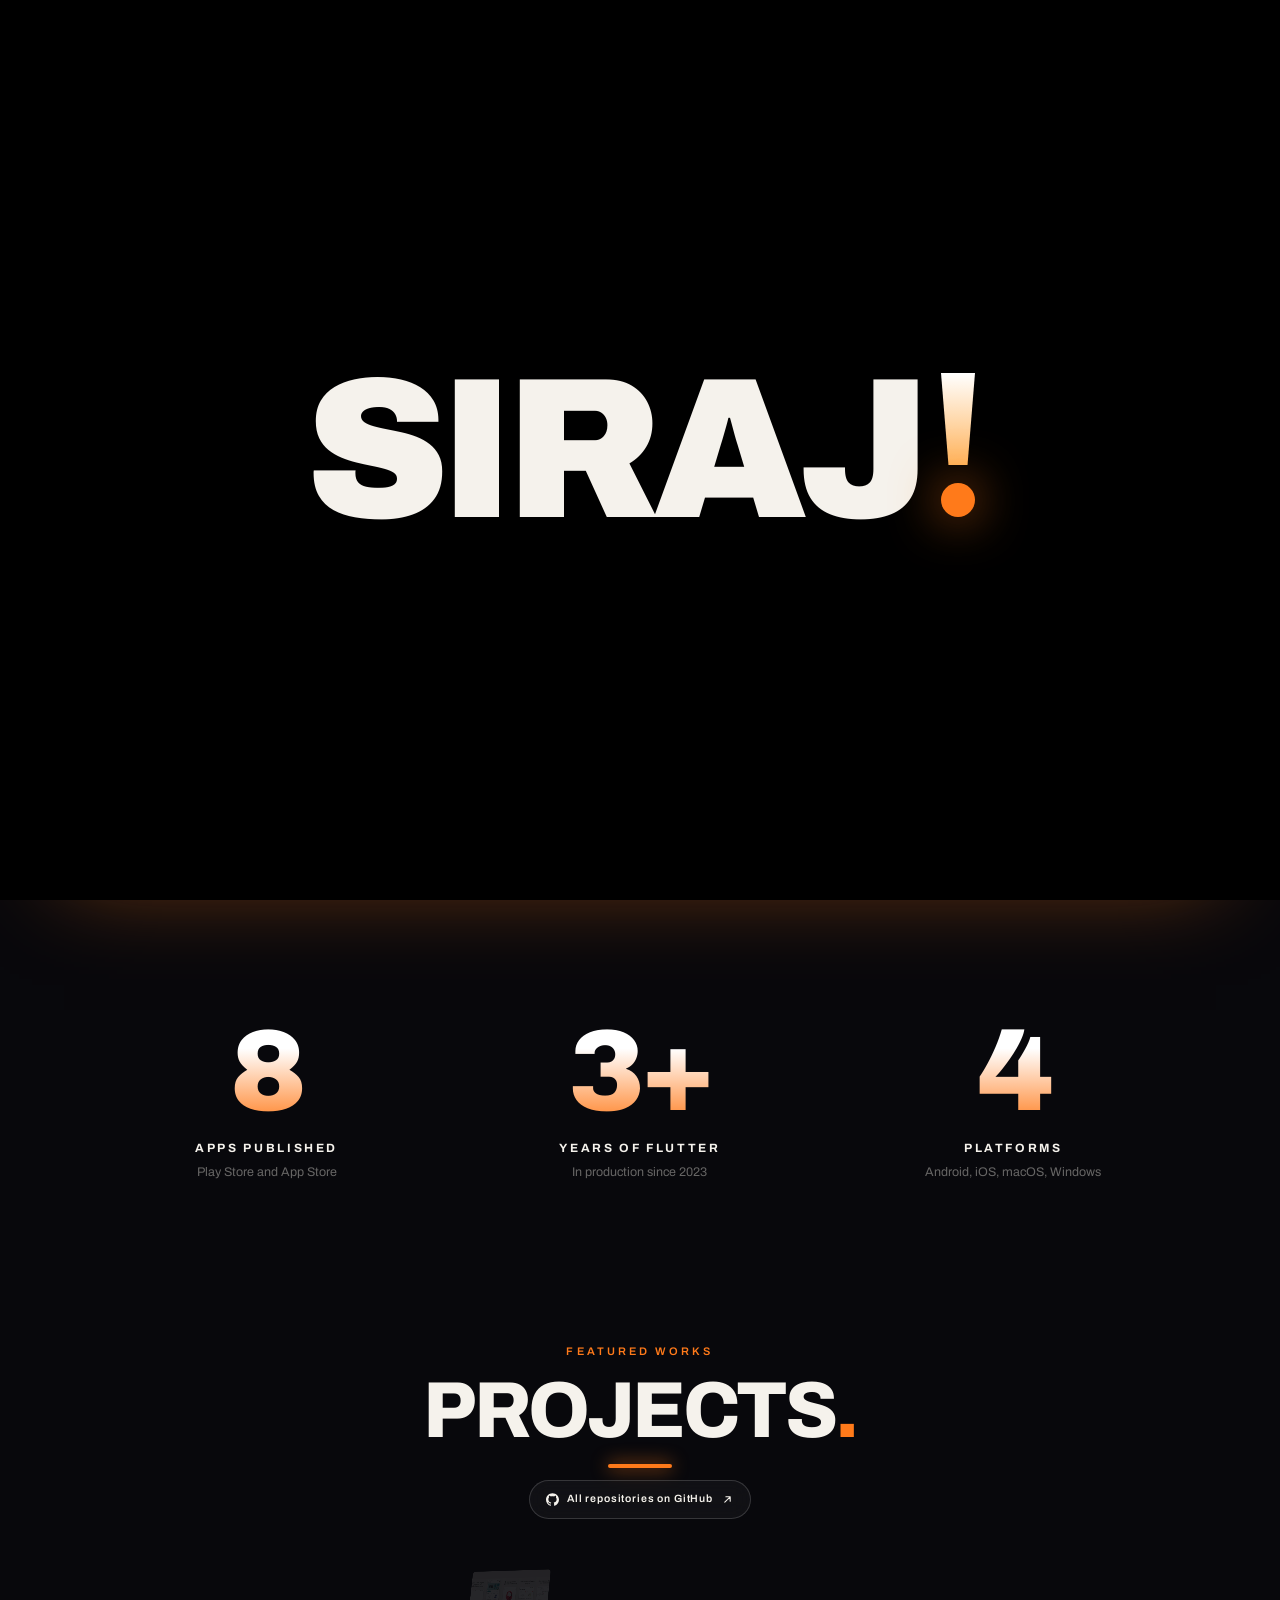
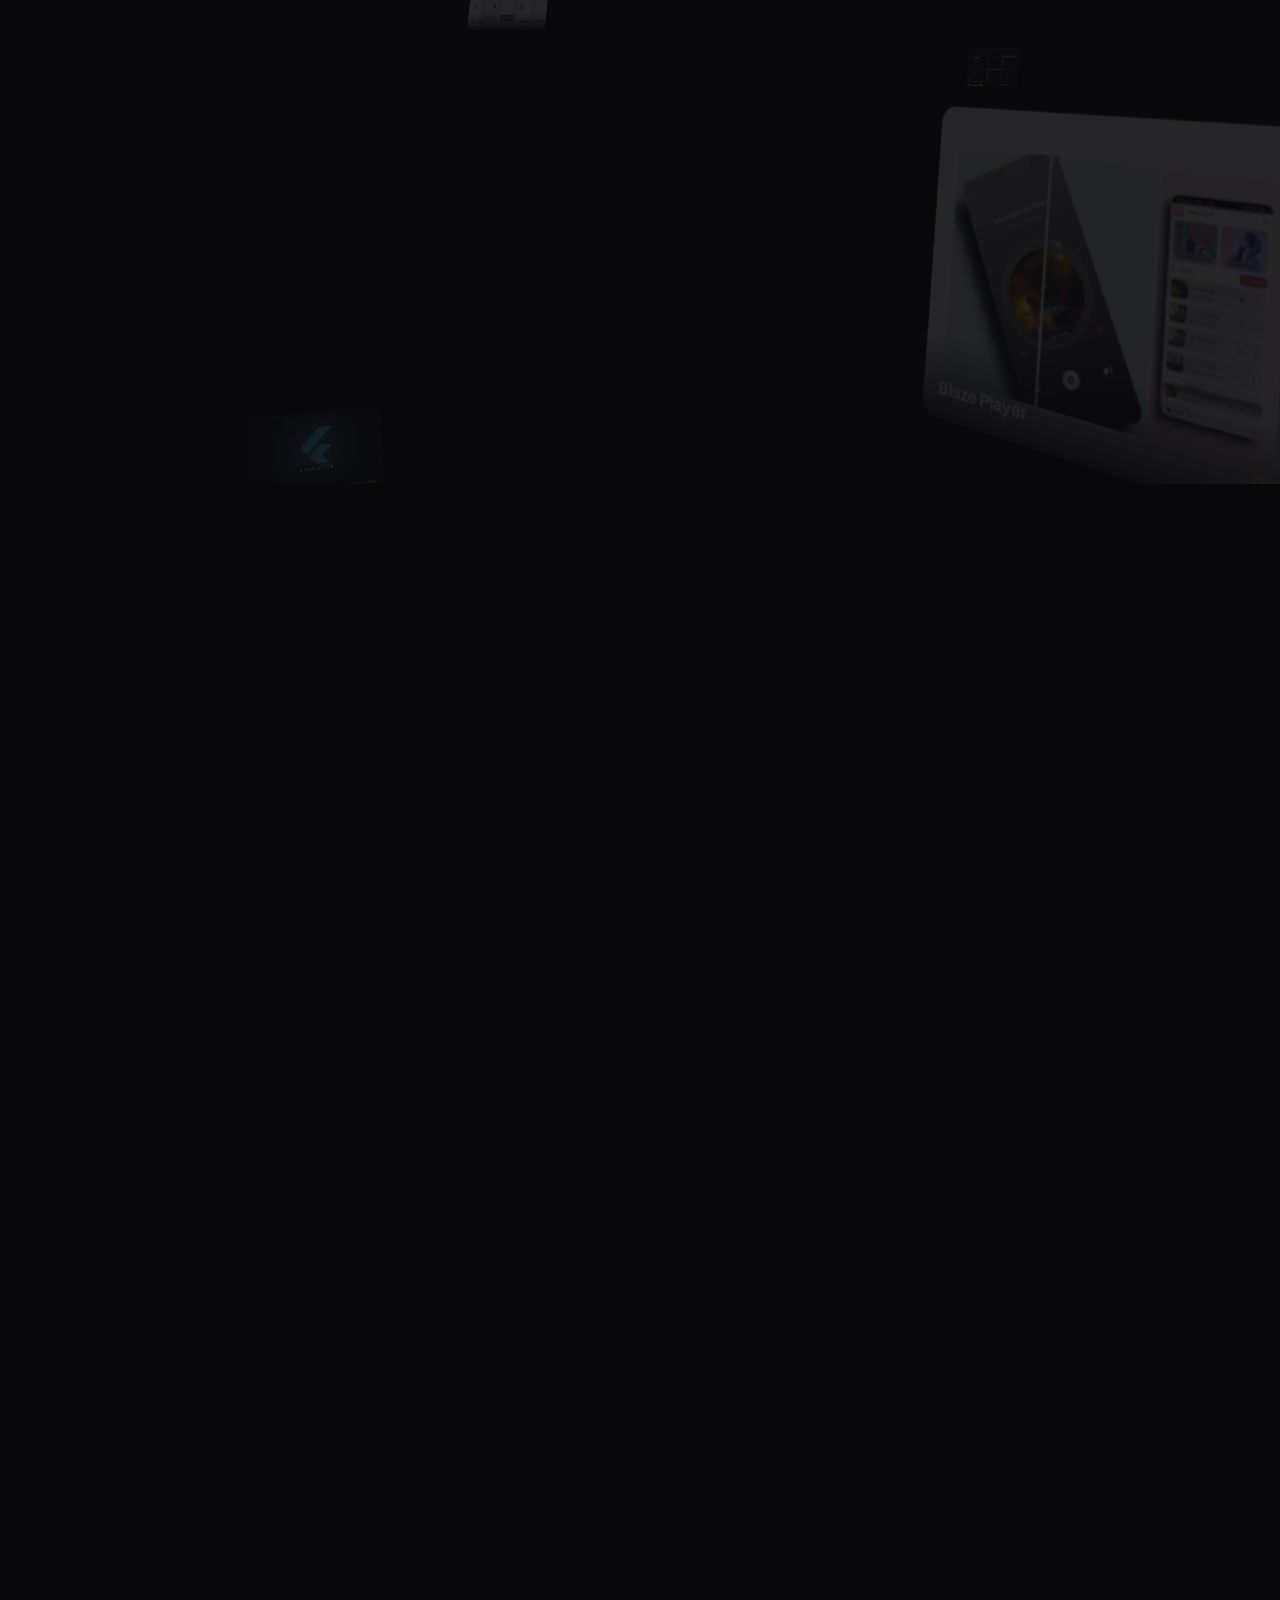
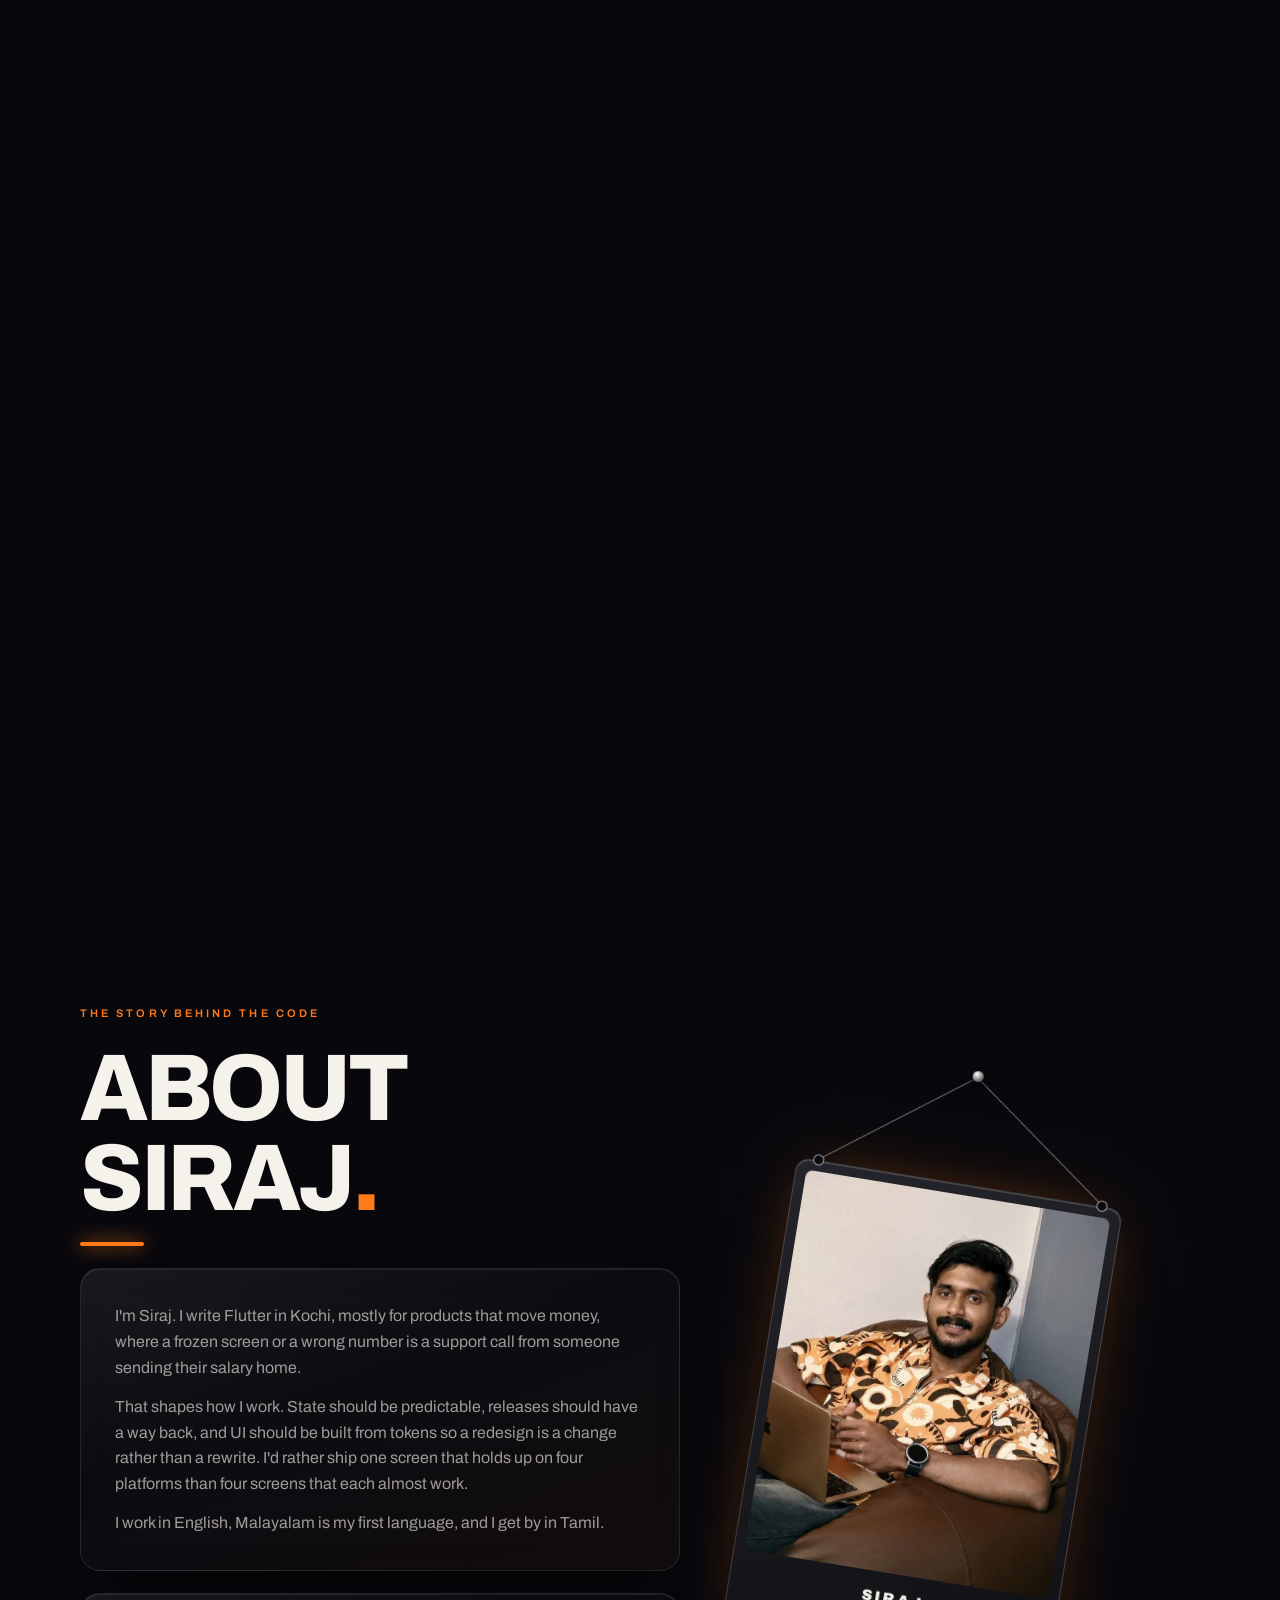
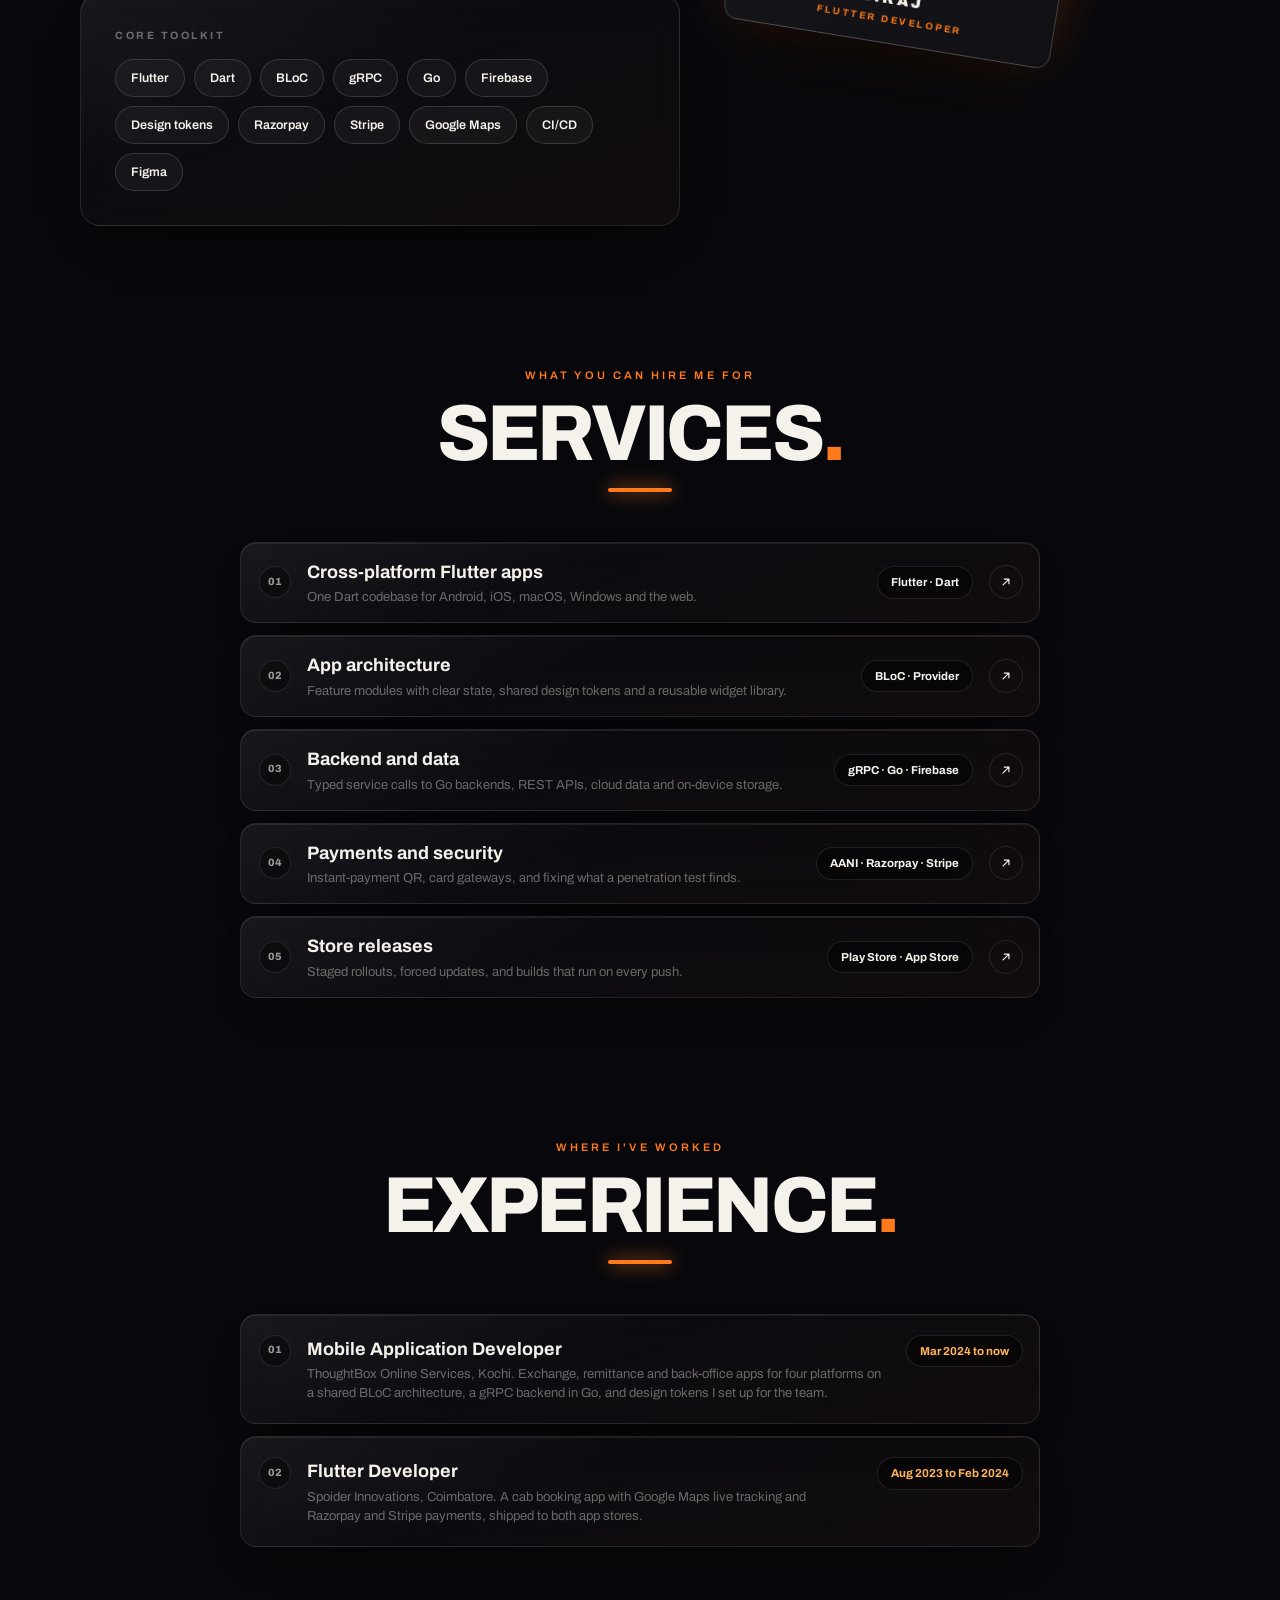
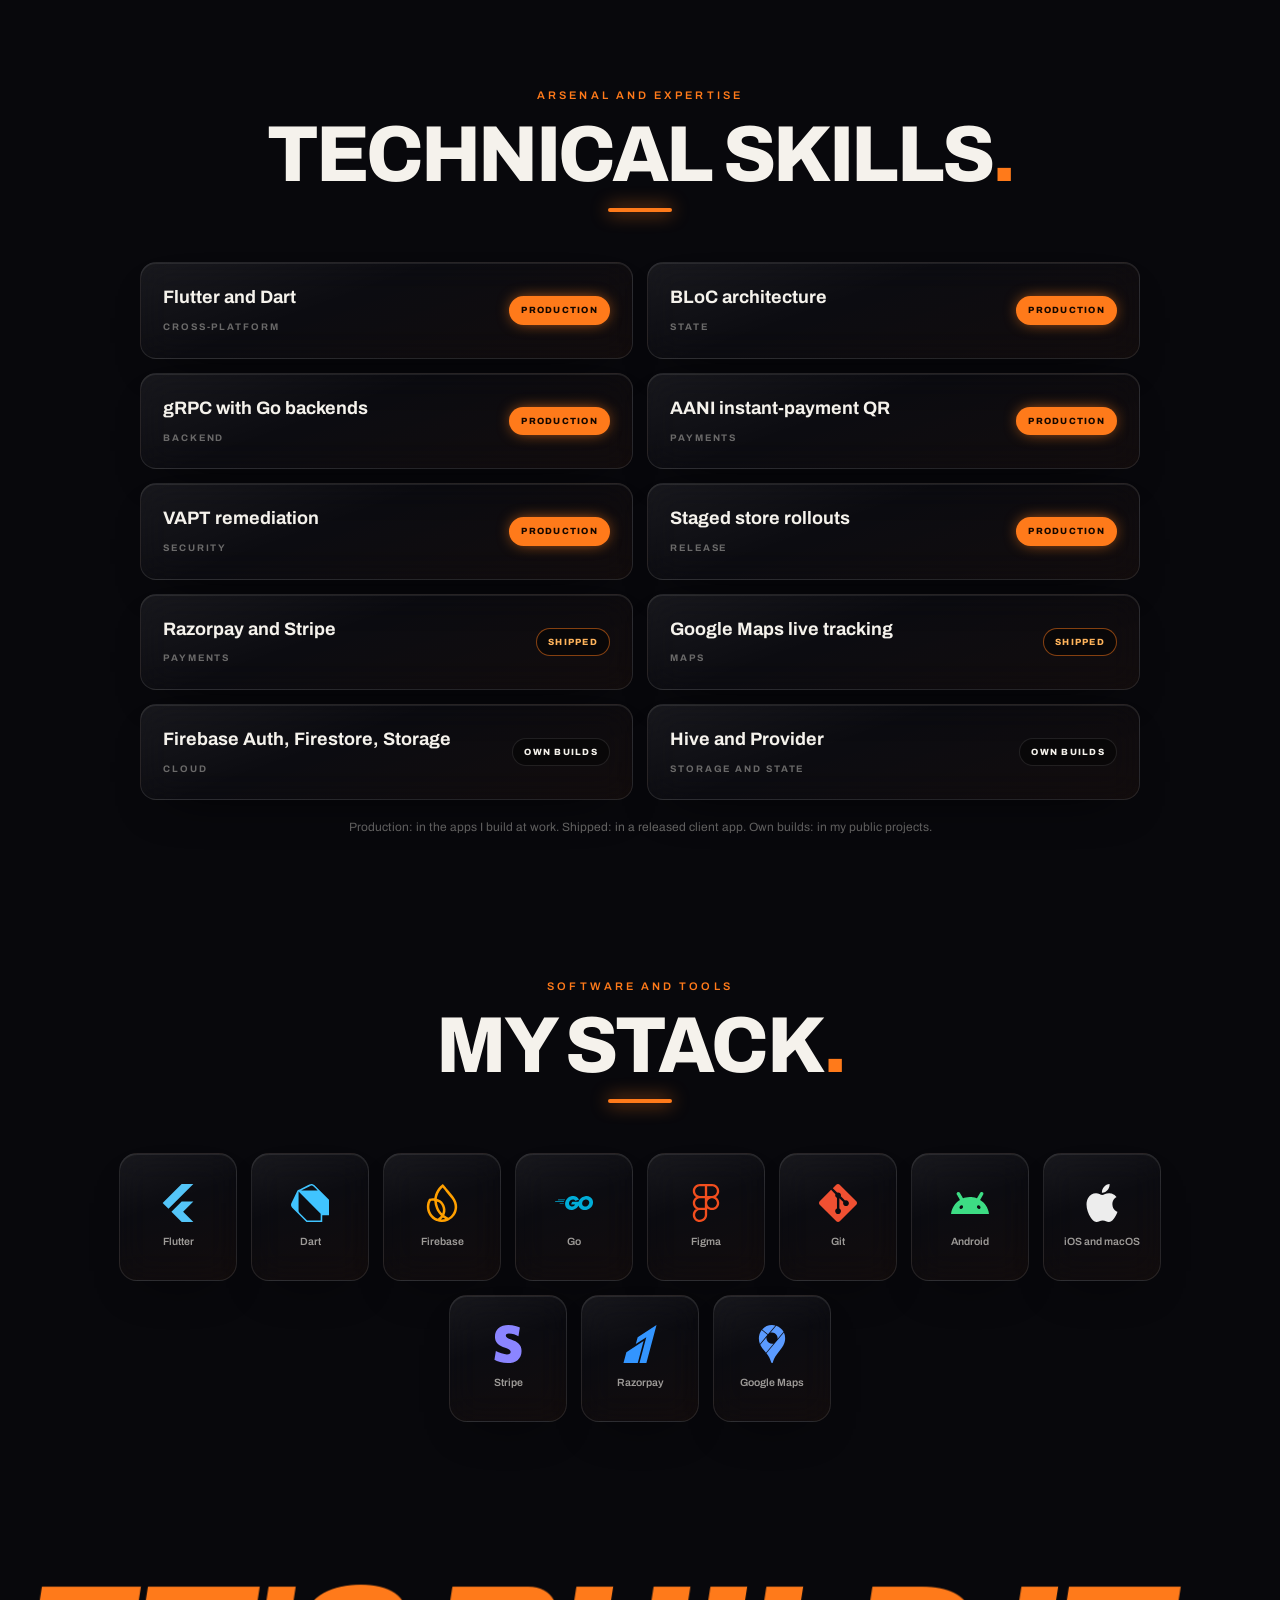
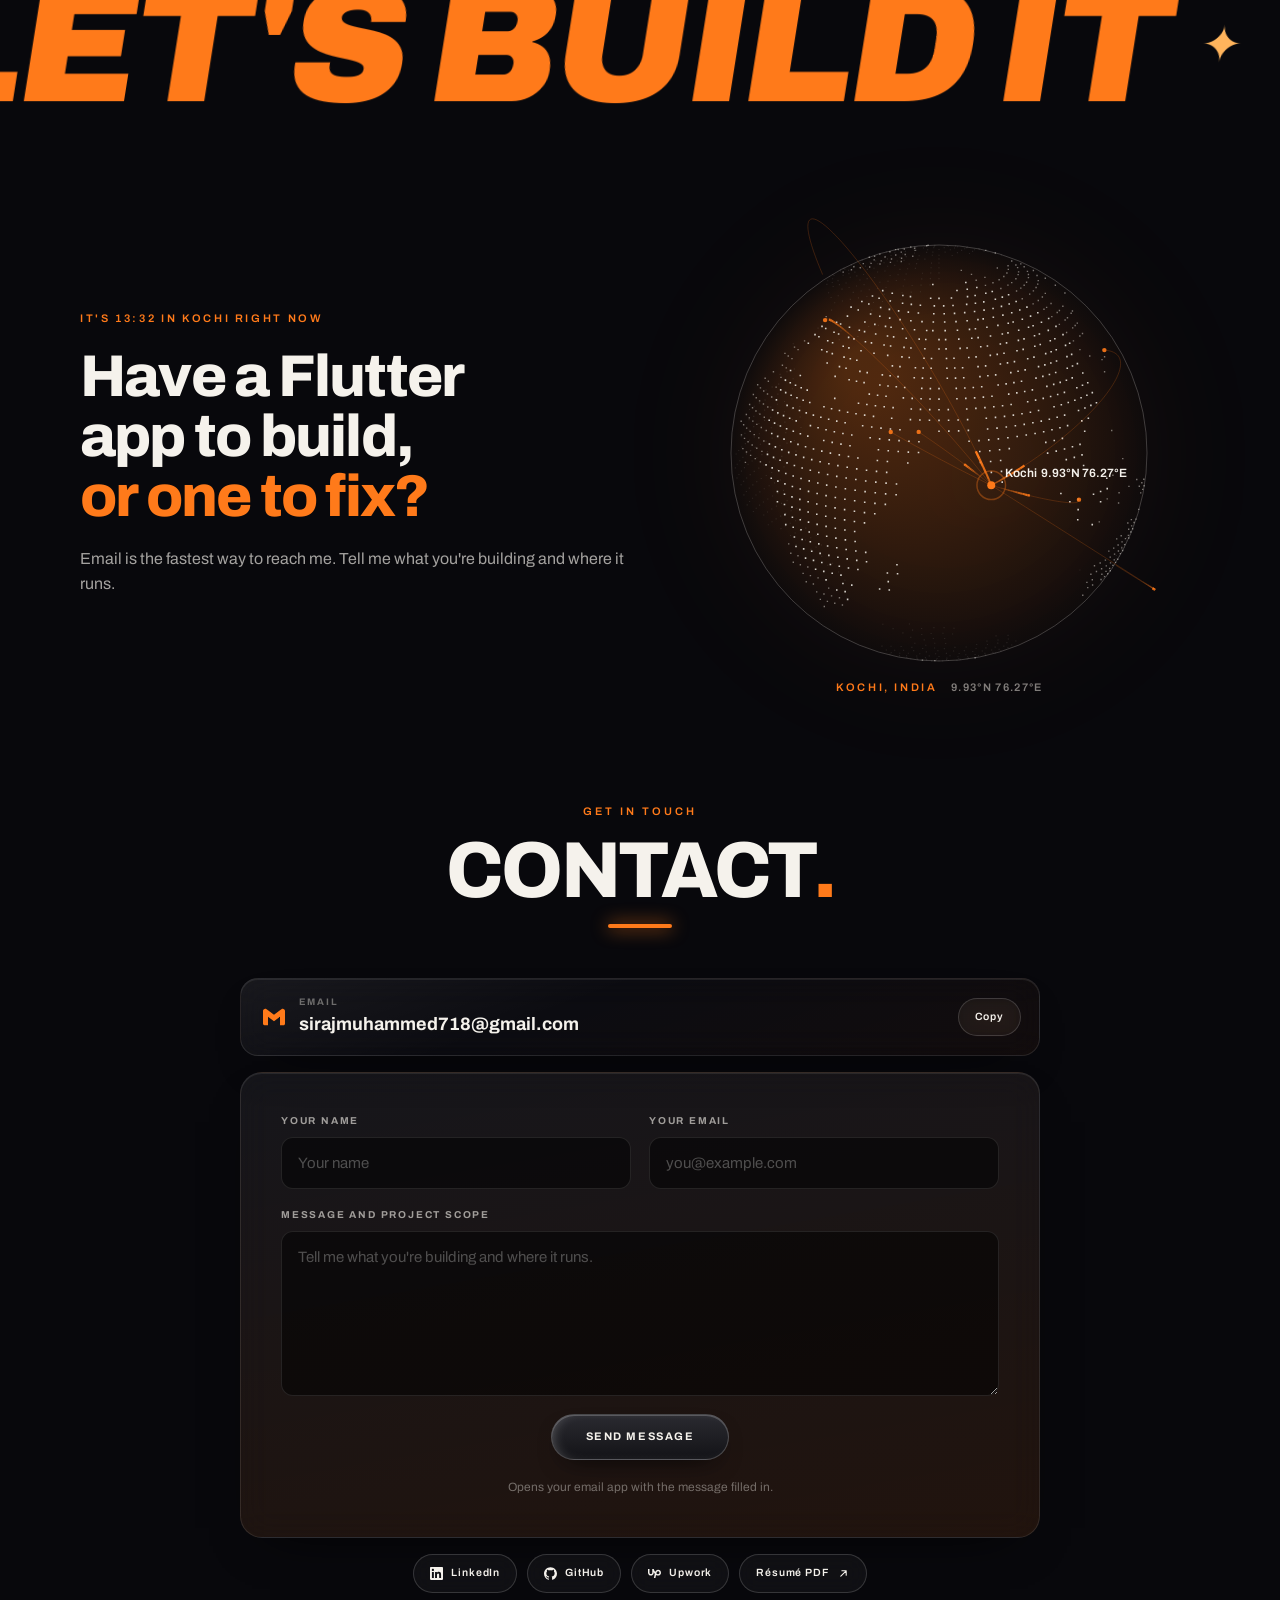
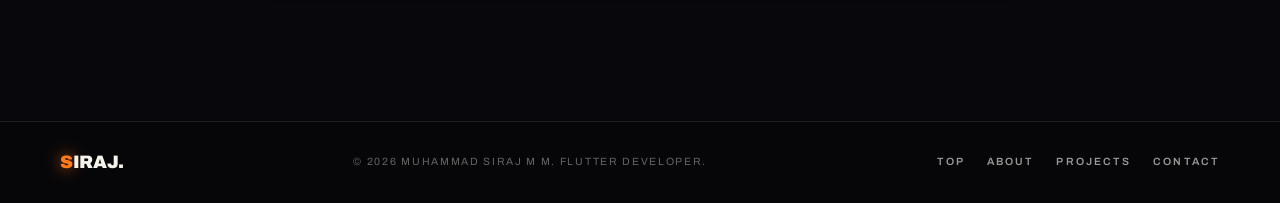
==== commit c338e946: "Reveal a glass skeleton under the cursor on the hero portrait Adds img/siraj-xray.webp, aligned to t" ====
--- a/index.html
+++ b/index.html
@@ -68,7 +68,7 @@
       <div class="frame" id="frame">
         <i class="shard shard-1"></i><i class="shard shard-2"></i><i class="shard shard-3"></i>
         <i class="hero-glow"></i>
-        <img class="hero-me" src="img/siraj-cine.webp" alt="Portrait of Muhammad Siraj, backlit in orange" width="1200" height="1490" fetchpriority="high">
+        <img class="hero-me" src="img/siraj-cine.webp" data-xray="img/siraj-xray.webp" alt="Portrait of Muhammad Siraj, backlit in orange" width="1200" height="1490" fetchpriority="high">
         <div class="hero-copy">
           <p class="eyebrow">Flutter developer • Kochi, India</p>
           <h1 class="name" aria-label="Siraj"><span>S</span><span>I</span><span>R</span><span>A</span><span>J</span></h1>
--- a/css/glass.css
+++ b/css/glass.css
@@ -98,7 +98,7 @@
 .shard-3 { left: -8%; bottom: -30%; width: 46%; height: 60%; transform: translate(calc(var(--px) * -10px), calc(var(--py) * -6px)) skewX(-24deg); border-radius: 26px; background: linear-gradient(20deg, rgba(var(--acc-rgb), .1), rgba(255,255,255,.02)); }
 .hero-glow { position: absolute; z-index: 1; right: 6%; top: 8%; width: min(54vw, 760px); aspect-ratio: 1; border-radius: 50%; background: radial-gradient(circle at 56% 44%, rgba(var(--acc-rgb), .42), rgba(214, 60, 6, .16) 42%, transparent 68%); filter: blur(34px); transform: translate(calc(var(--px) * 20px), calc(var(--py) * 14px)); animation: breathe 6s ease-in-out infinite; }
 @keyframes breathe { 50% { opacity: .72; scale: 1.06; } }
-.hero-me { position: absolute; z-index: 2; right: 0; bottom: 0; height: min(104%, 80vw); width: auto; max-width: none; mix-blend-mode: screen; transform: translate(calc(var(--px) * 34px), calc(var(--py) * 12px)); transition: transform .5s var(--ease), opacity 1.1s, filter 1.1s; -webkit-mask-image: linear-gradient(90deg, transparent 2%, #000 30%, #000 86%, transparent 100%), linear-gradient(180deg, transparent 0, #000 14%, #000 78%, transparent 99%); mask-image: linear-gradient(90deg, transparent 2%, #000 30%, #000 86%, transparent 100%), linear-gradient(180deg, transparent 0, #000 14%, #000 78%, transparent 99%); -webkit-mask-composite: source-in; mask-composite: intersect; }
+.hero-me, .hero-xray { position: absolute; z-index: 2; right: 0; bottom: 0; height: min(104%, 80vw); width: auto; max-width: none; mix-blend-mode: screen; transform: translate(calc(var(--px) * 34px), calc(var(--py) * 12px)); transition: transform .5s var(--ease), opacity 1.1s, filter 1.1s; -webkit-mask-image: linear-gradient(90deg, transparent 2%, #000 30%, #000 86%, transparent 100%), linear-gradient(180deg, transparent 0, #000 14%, #000 78%, transparent 99%); mask-image: linear-gradient(90deg, transparent 2%, #000 30%, #000 86%, transparent 100%), linear-gradient(180deg, transparent 0, #000 14%, #000 78%, transparent 99%); -webkit-mask-composite: source-in; mask-composite: intersect; }
 .hero-copy { position: absolute; z-index: 3; left: clamp(22px, 6vw, 90px); top: 50%; translate: 0 -46%; }
 .hero-copy > :not(.name) { max-width: 30rem; }
 .name { display: flex; font-size: clamp(84px, 15.5vw, 236px); font-weight: 900; font-stretch: 100%; line-height: .86; letter-spacing: -.045em; margin: 14px 0 20px -.04em; }
@@ -111,7 +111,9 @@
 .hero-copy > :not(.name) { transition: opacity .8s .5s, transform .9s var(--ease) .5s; }
 .loading .name span { transform: translateY(105%) rotate(6deg); opacity: 0; }
 .loading .hero-copy > :not(.name) { opacity: 0; transform: translateY(20px); }
-.loading .hero-me { opacity: 0; filter: blur(14px); }
+.xray-on .hero-me { visibility: hidden; }
+.hero-xray { pointer-events: none; }
+.loading .hero-me, .loading .hero-xray { opacity: 0; filter: blur(14px); }
 .name { overflow: hidden; padding: 0 .06em .04em 0; width: max-content; max-width: 100%; }
 
 /* stats */
@@ -300,7 +302,7 @@
 @media (max-width: 760px) {
   .hero { padding: 86px 10px 0; }
   .frame { border-radius: 24px; }
-  .hero-me { right: -12%; height: 52%; bottom: 46%; }
+  .hero-me, .hero-xray { right: -12%; height: 52%; bottom: 46%; }
   .hero-copy .eyebrow { font-size: 9.5px; letter-spacing: .22em; text-shadow: 0 1px 10px #000, 0 0 22px #000; }
   .hero-copy .pill { padding-inline: 16px; font-size: 10.5px; }
   .hero-glow { right: -10%; top: 4%; width: 90vw; }
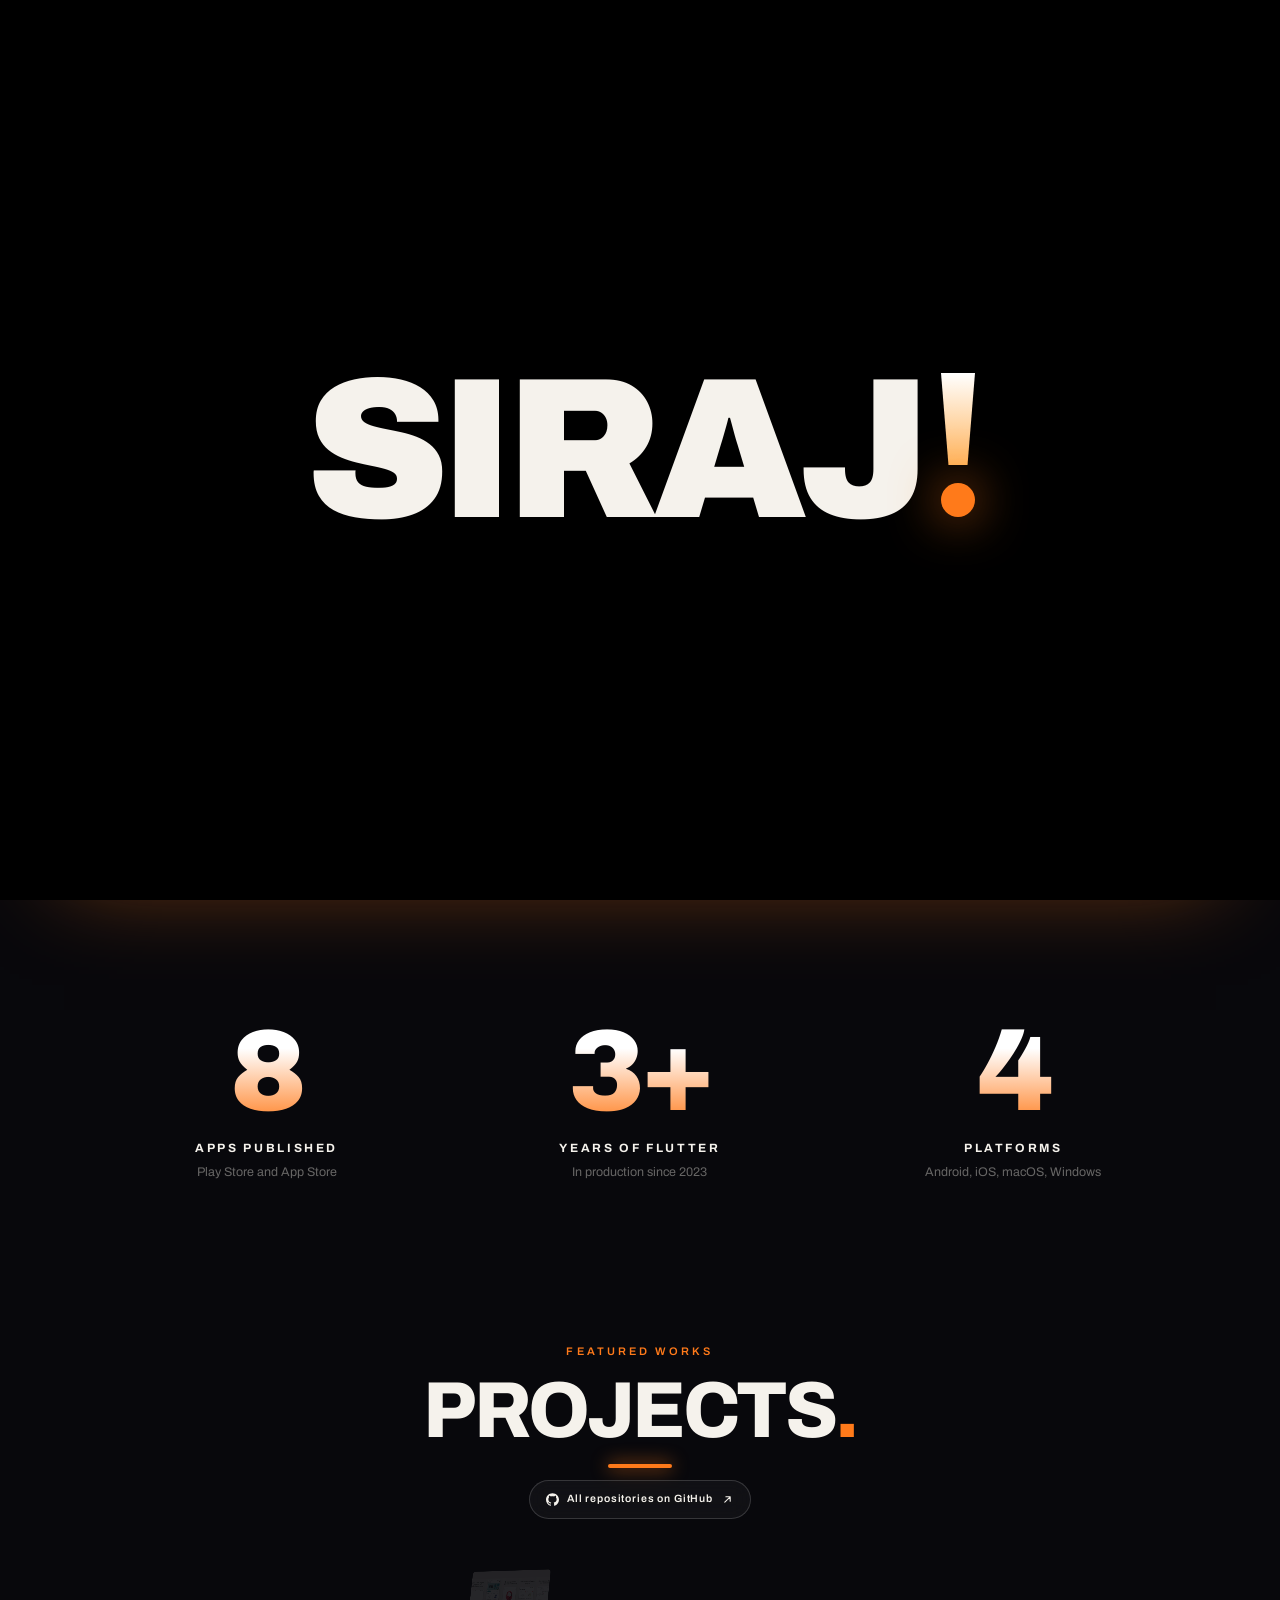
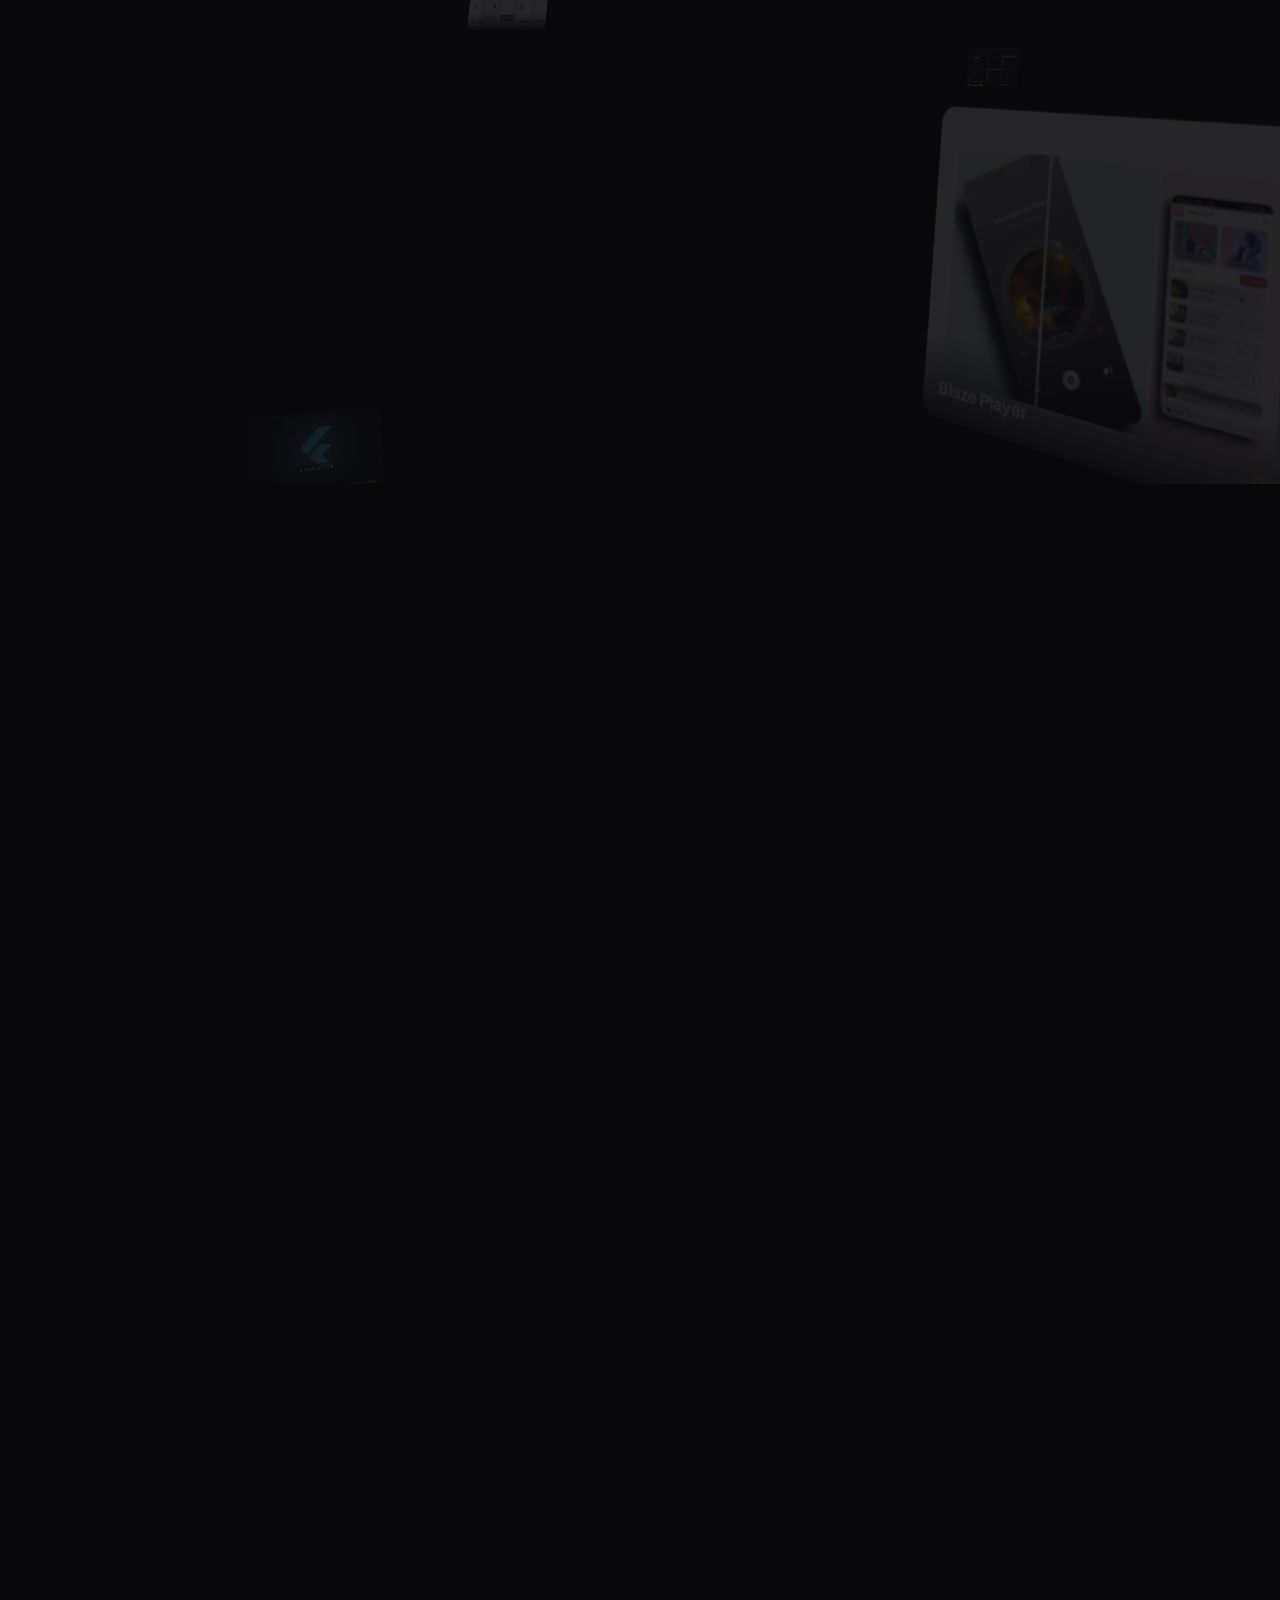
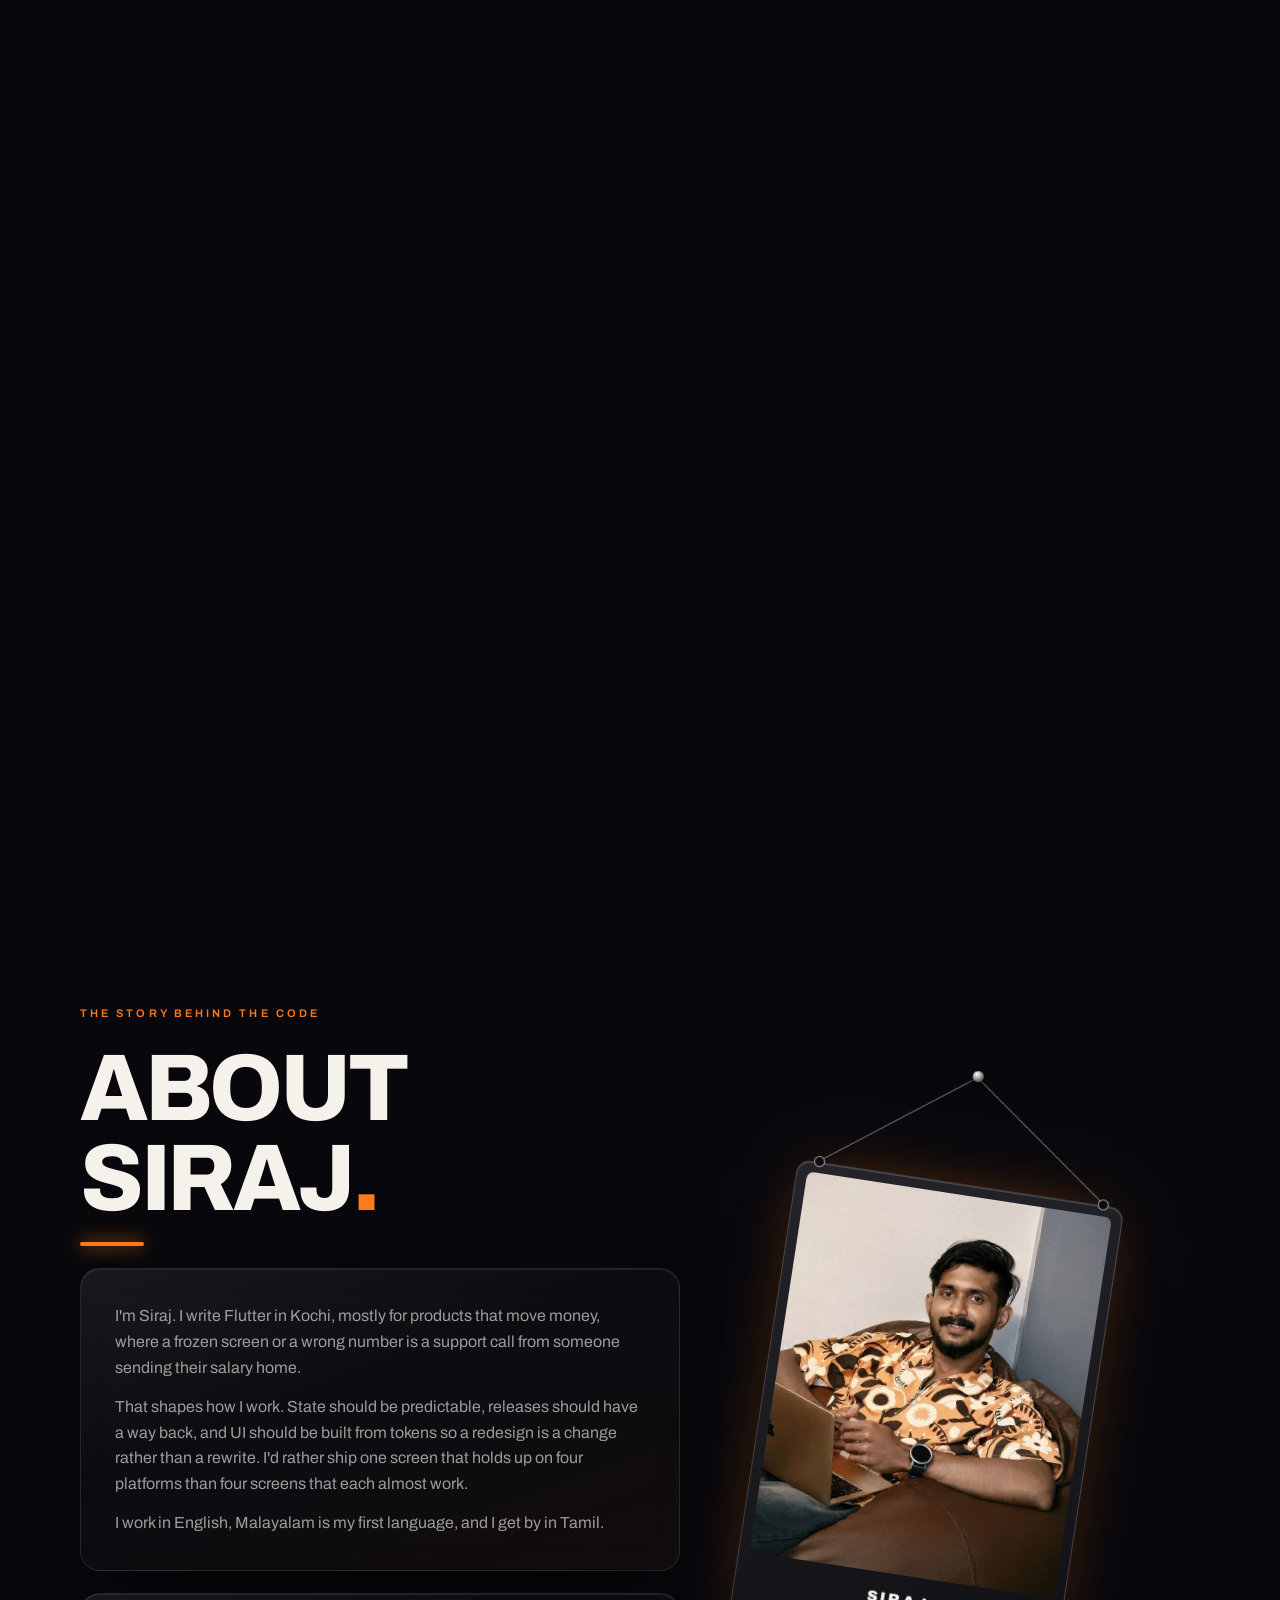
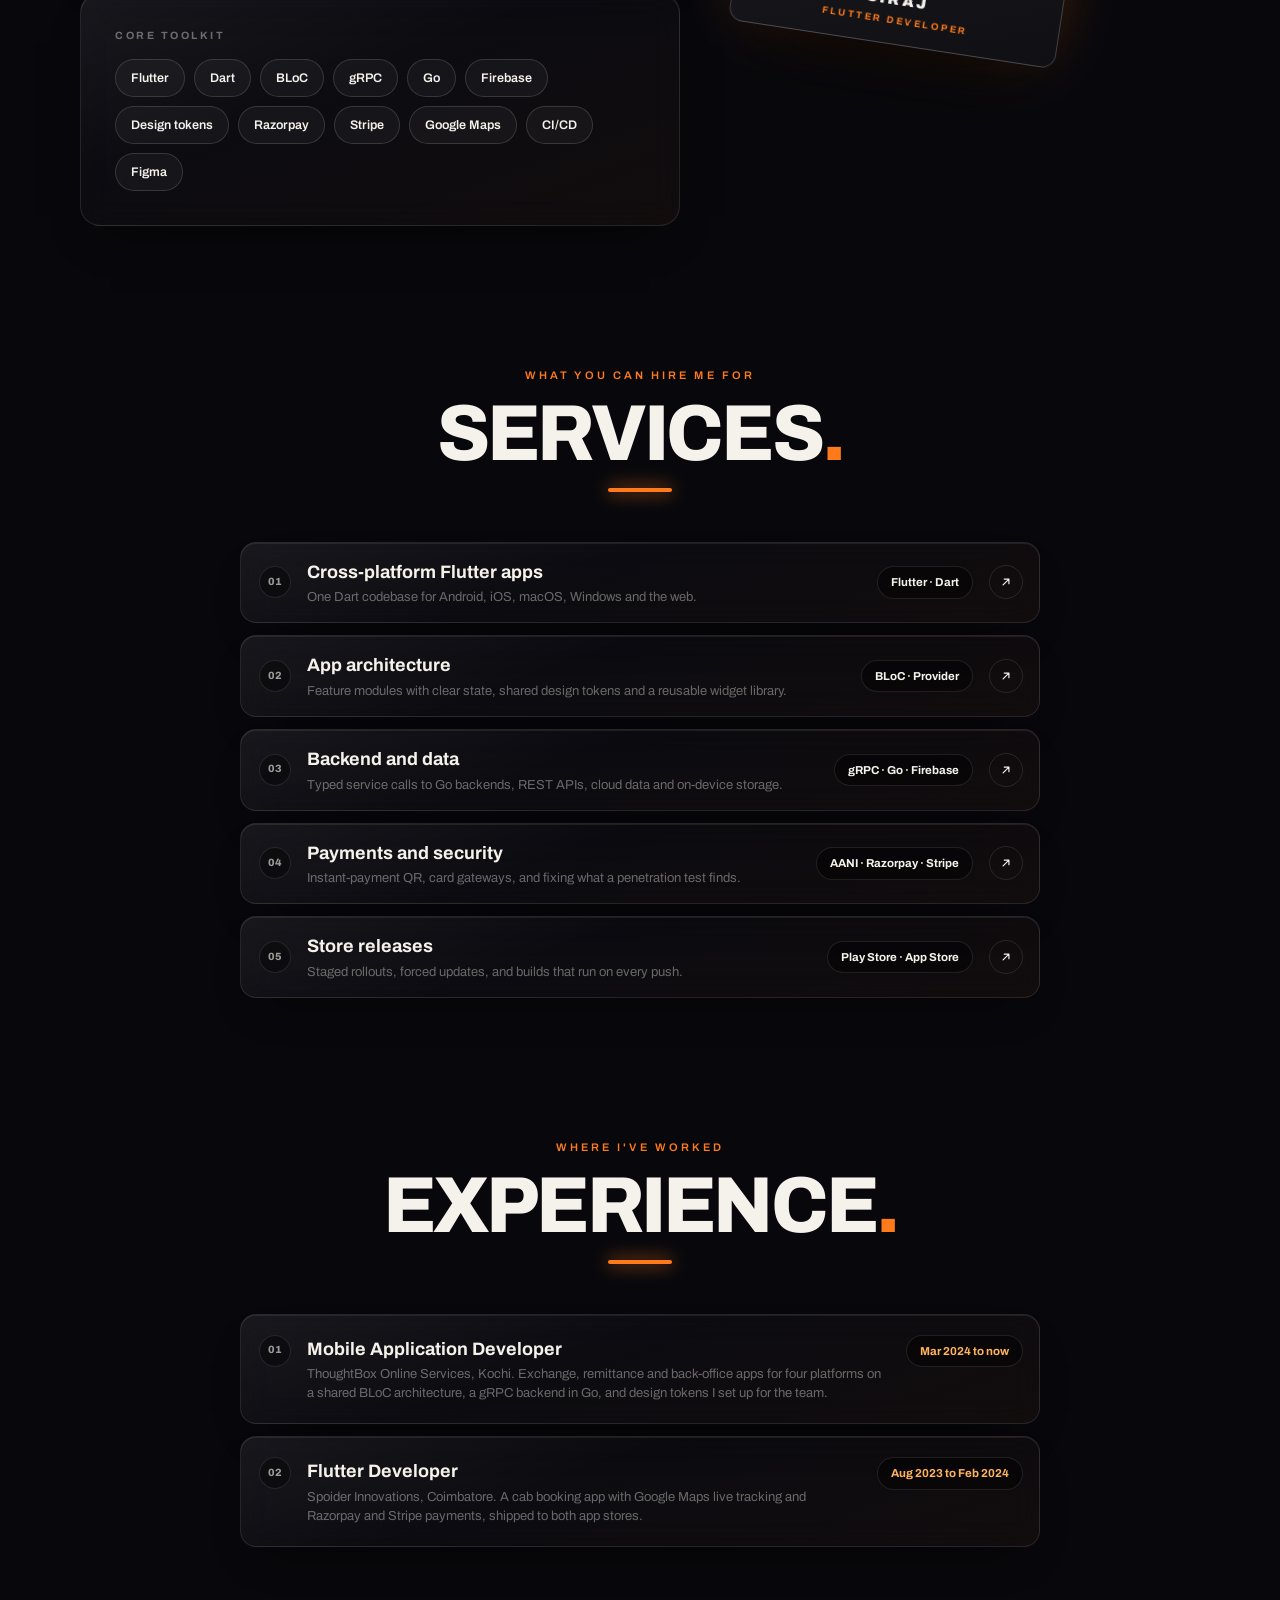
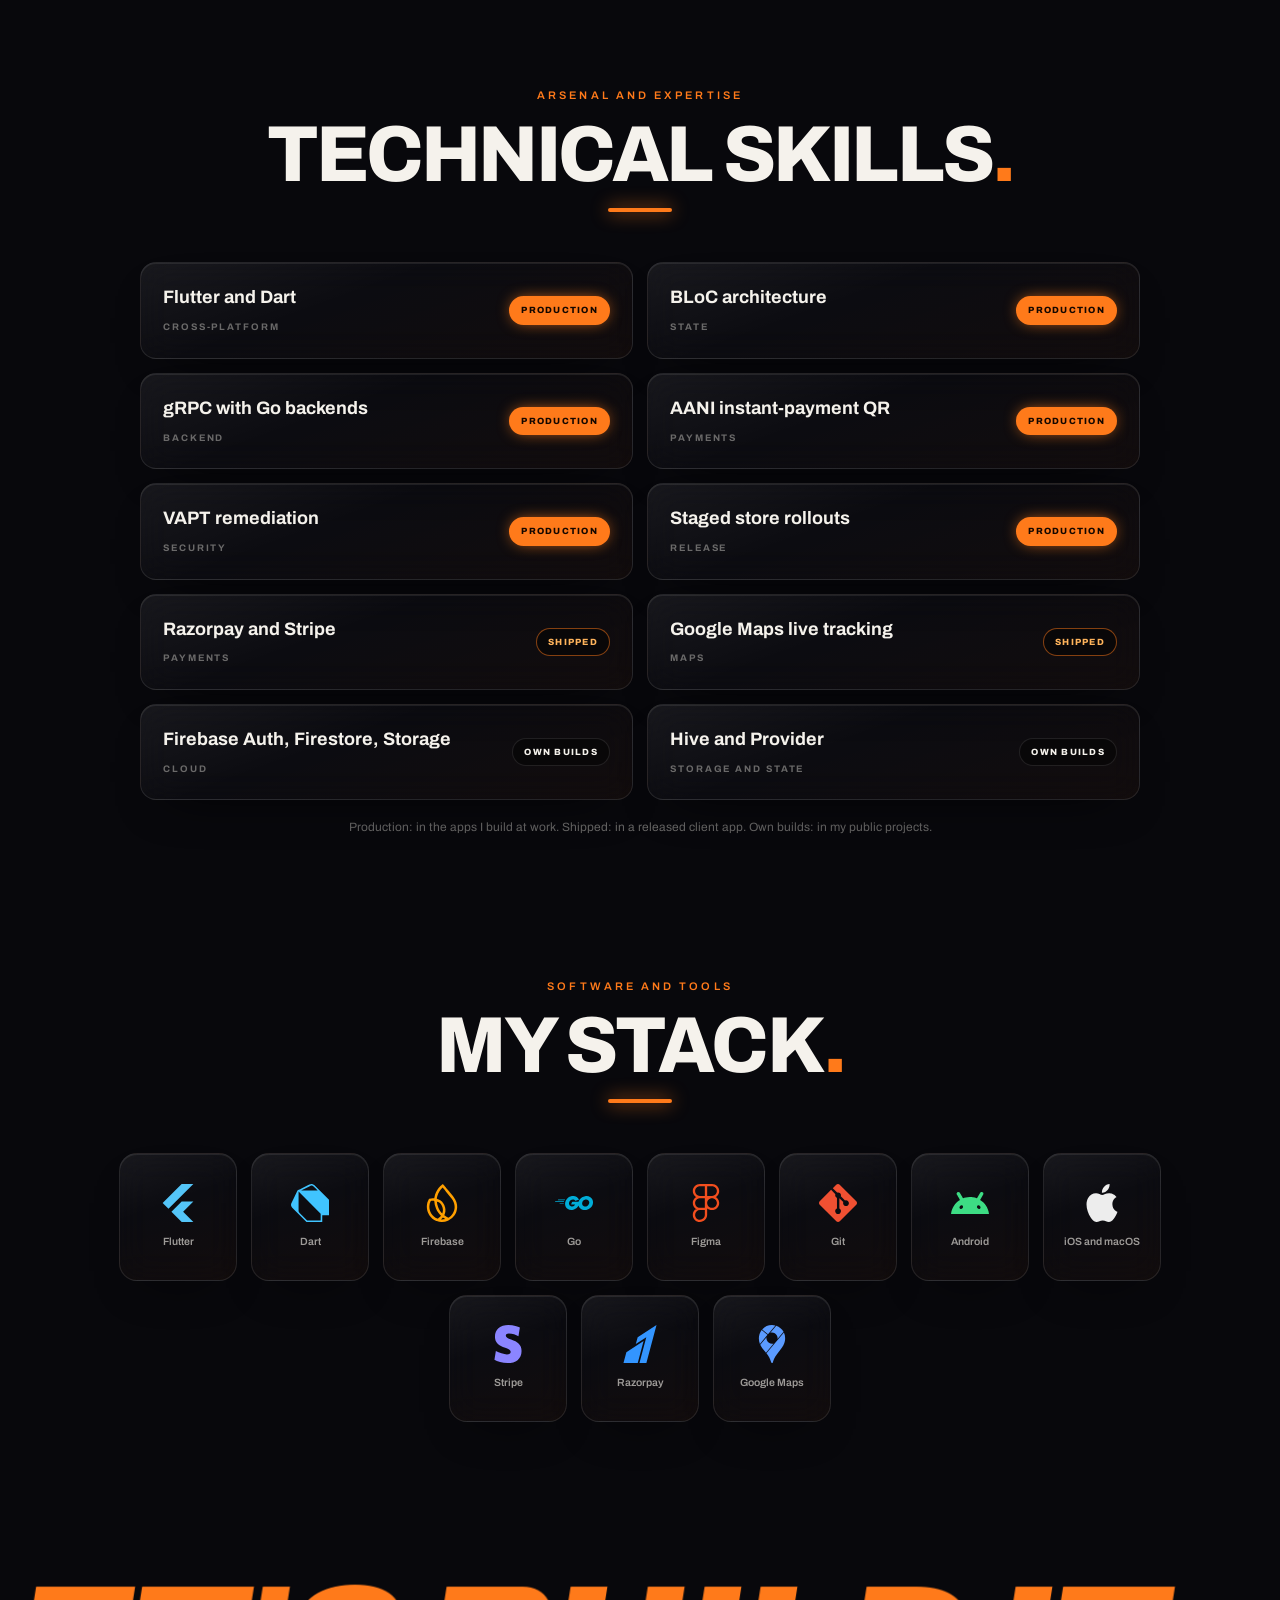
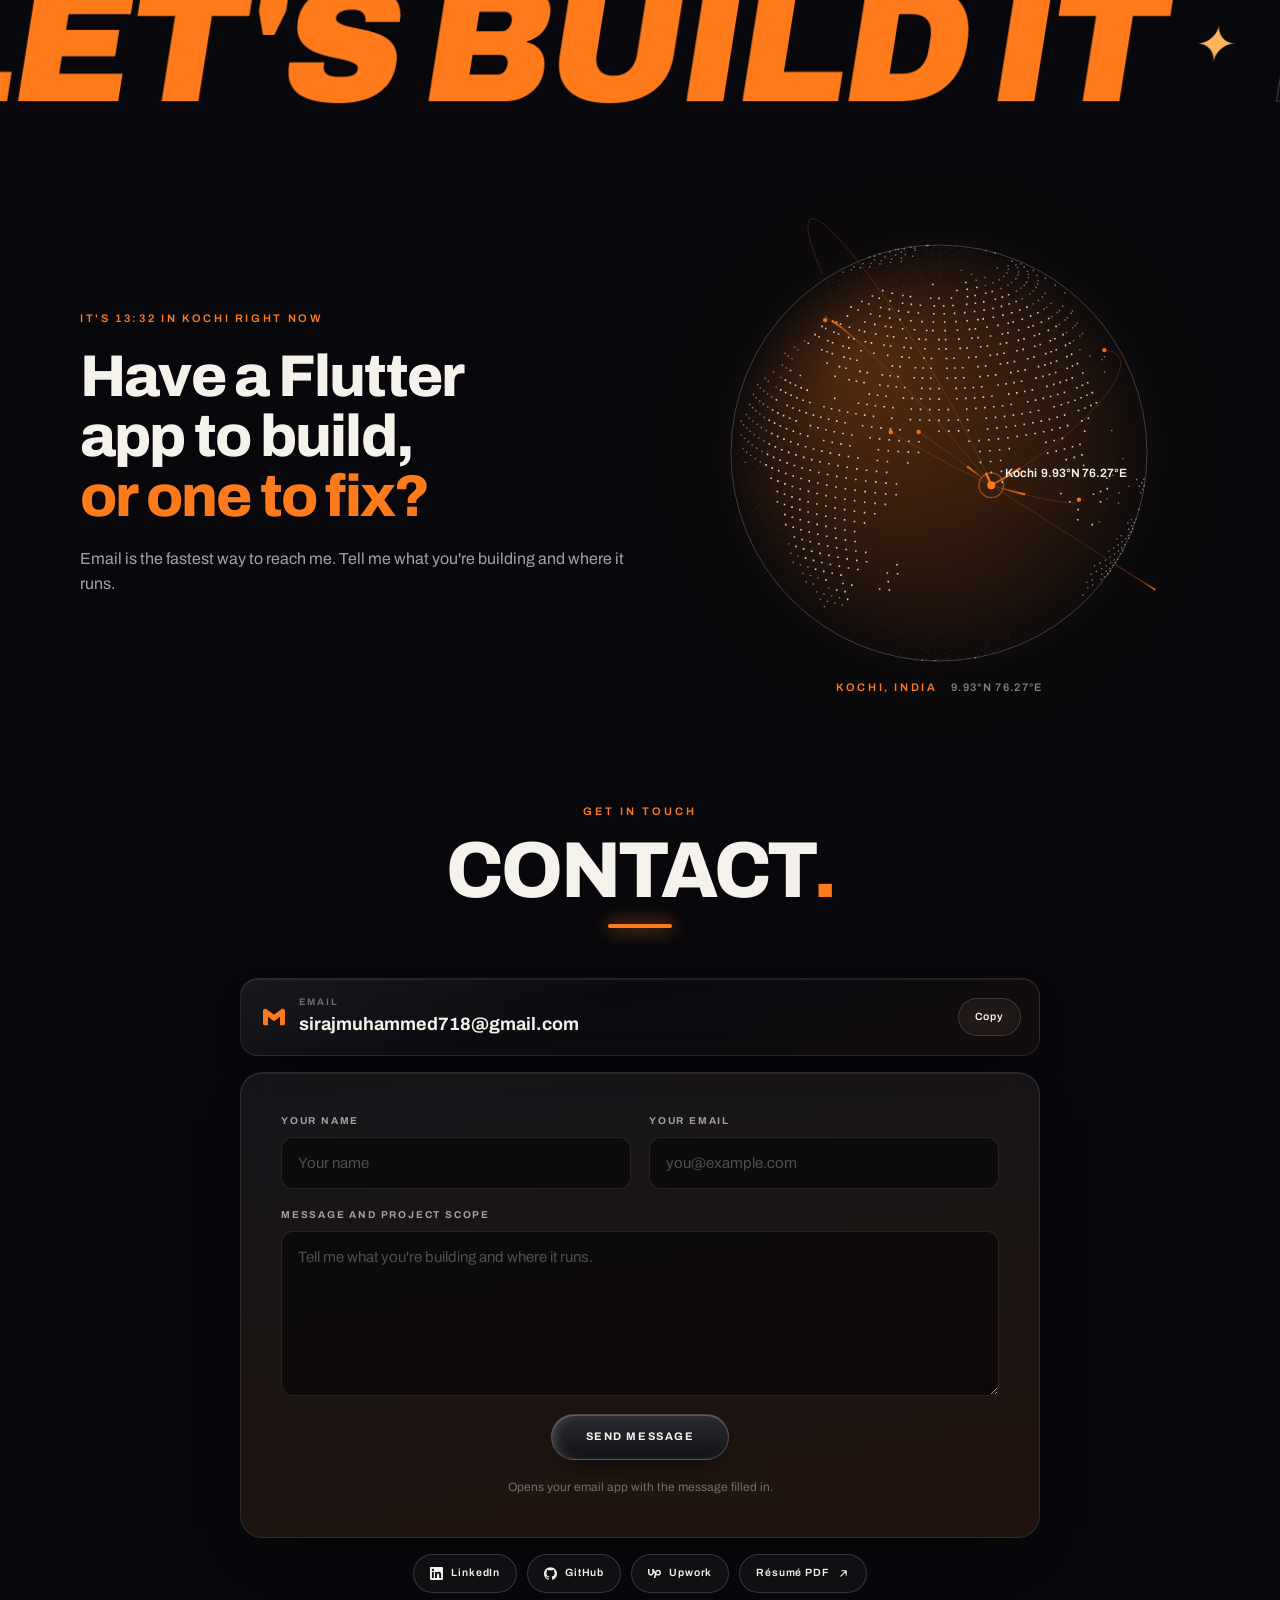
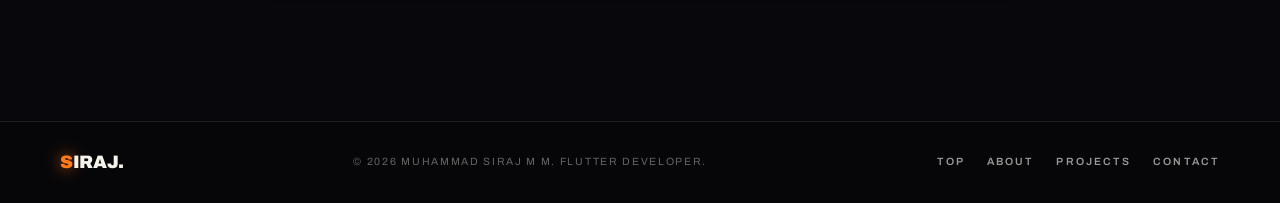
==== commit 42af6092: "Beating anatomical heart and heartbeat sound inside the X-ray reveal Co-Authored-By: Claude Opus 5.5" ====
--- a/index.html
+++ b/index.html
@@ -68,7 +68,7 @@
       <div class="frame" id="frame">
         <i class="shard shard-1"></i><i class="shard shard-2"></i><i class="shard shard-3"></i>
         <i class="hero-glow"></i>
-        <img class="hero-me" src="img/siraj-cine.webp" data-xray="img/siraj-xray.webp" alt="Portrait of Muhammad Siraj, backlit in orange" width="1200" height="1490" fetchpriority="high">
+        <img class="hero-me" src="img/siraj-cine.webp" data-xray="img/siraj-xray.webp" data-heart="img/heart.webp" alt="Portrait of Muhammad Siraj, backlit in orange" width="1200" height="1490" fetchpriority="high">
         <div class="hero-copy">
           <p class="eyebrow">Flutter developer • Kochi, India</p>
           <h1 class="name" aria-label="Siraj"><span>S</span><span>I</span><span>R</span><span>A</span><span>J</span></h1>
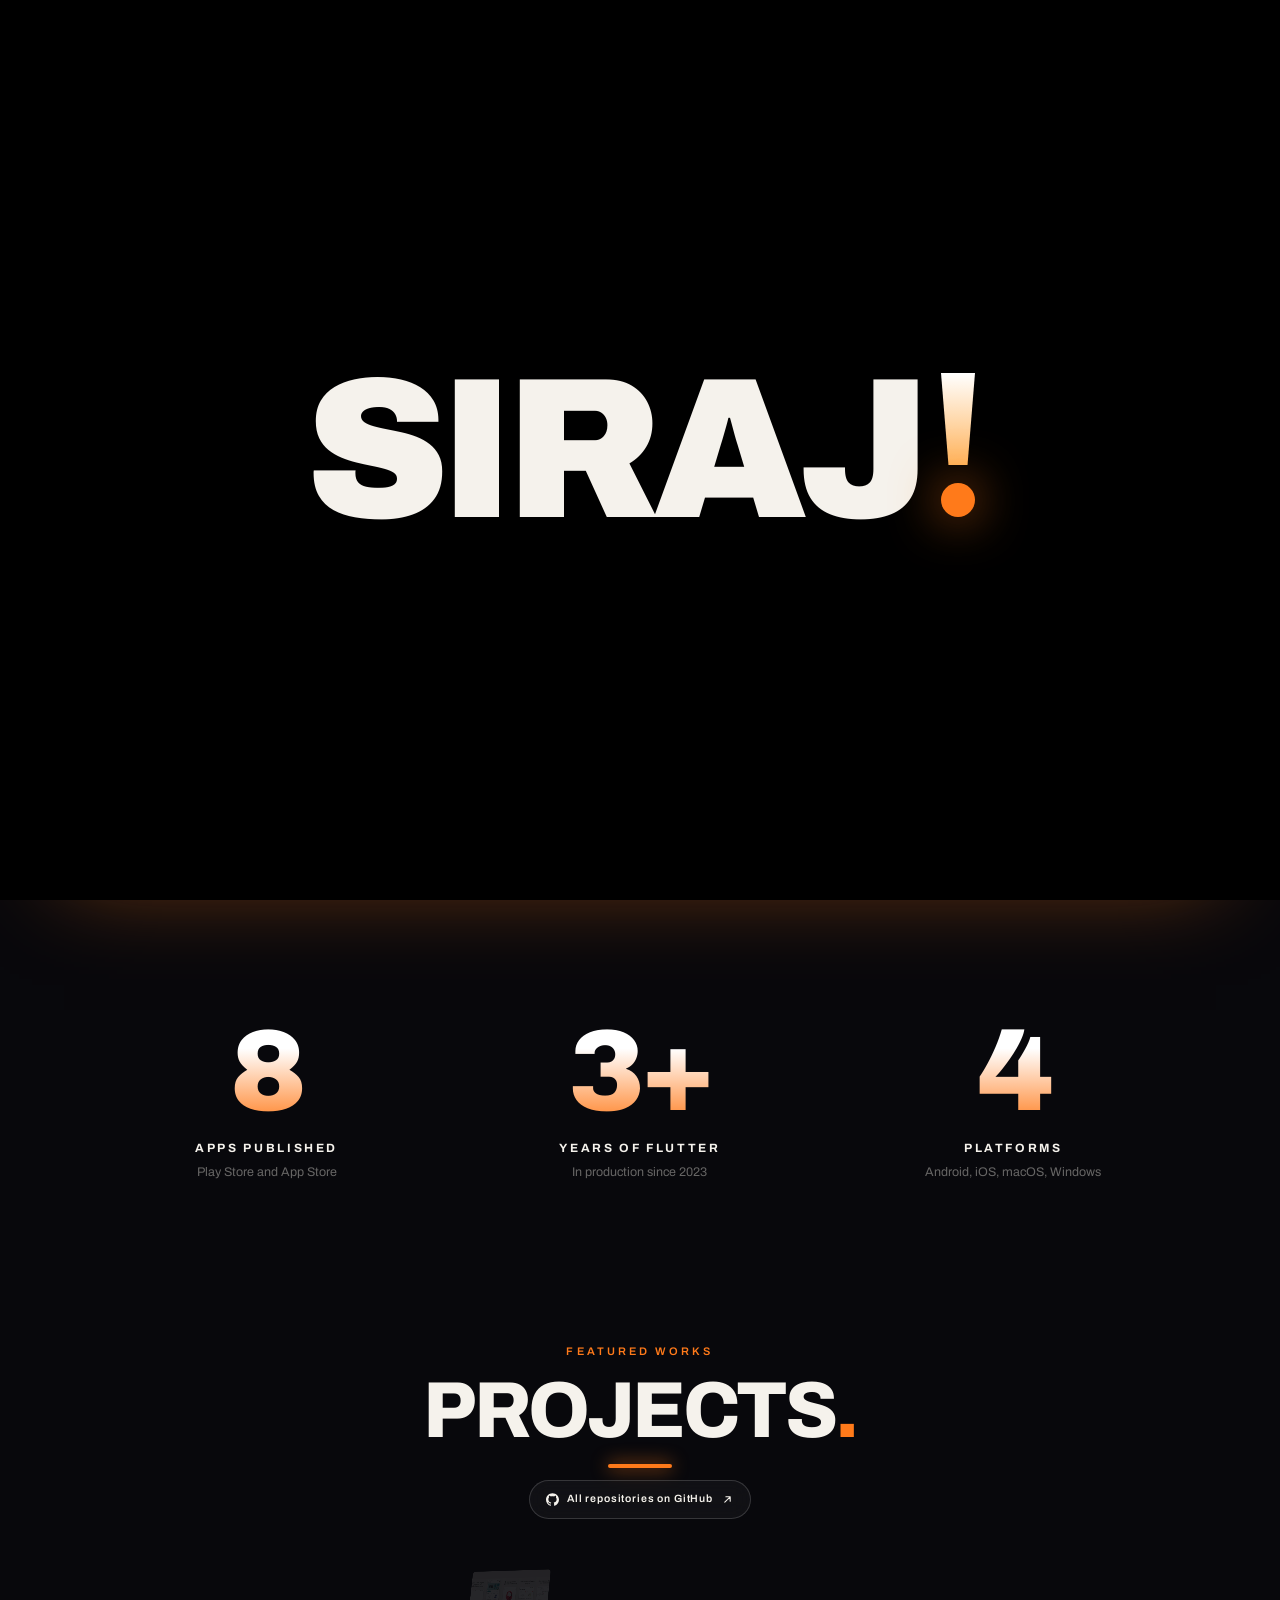
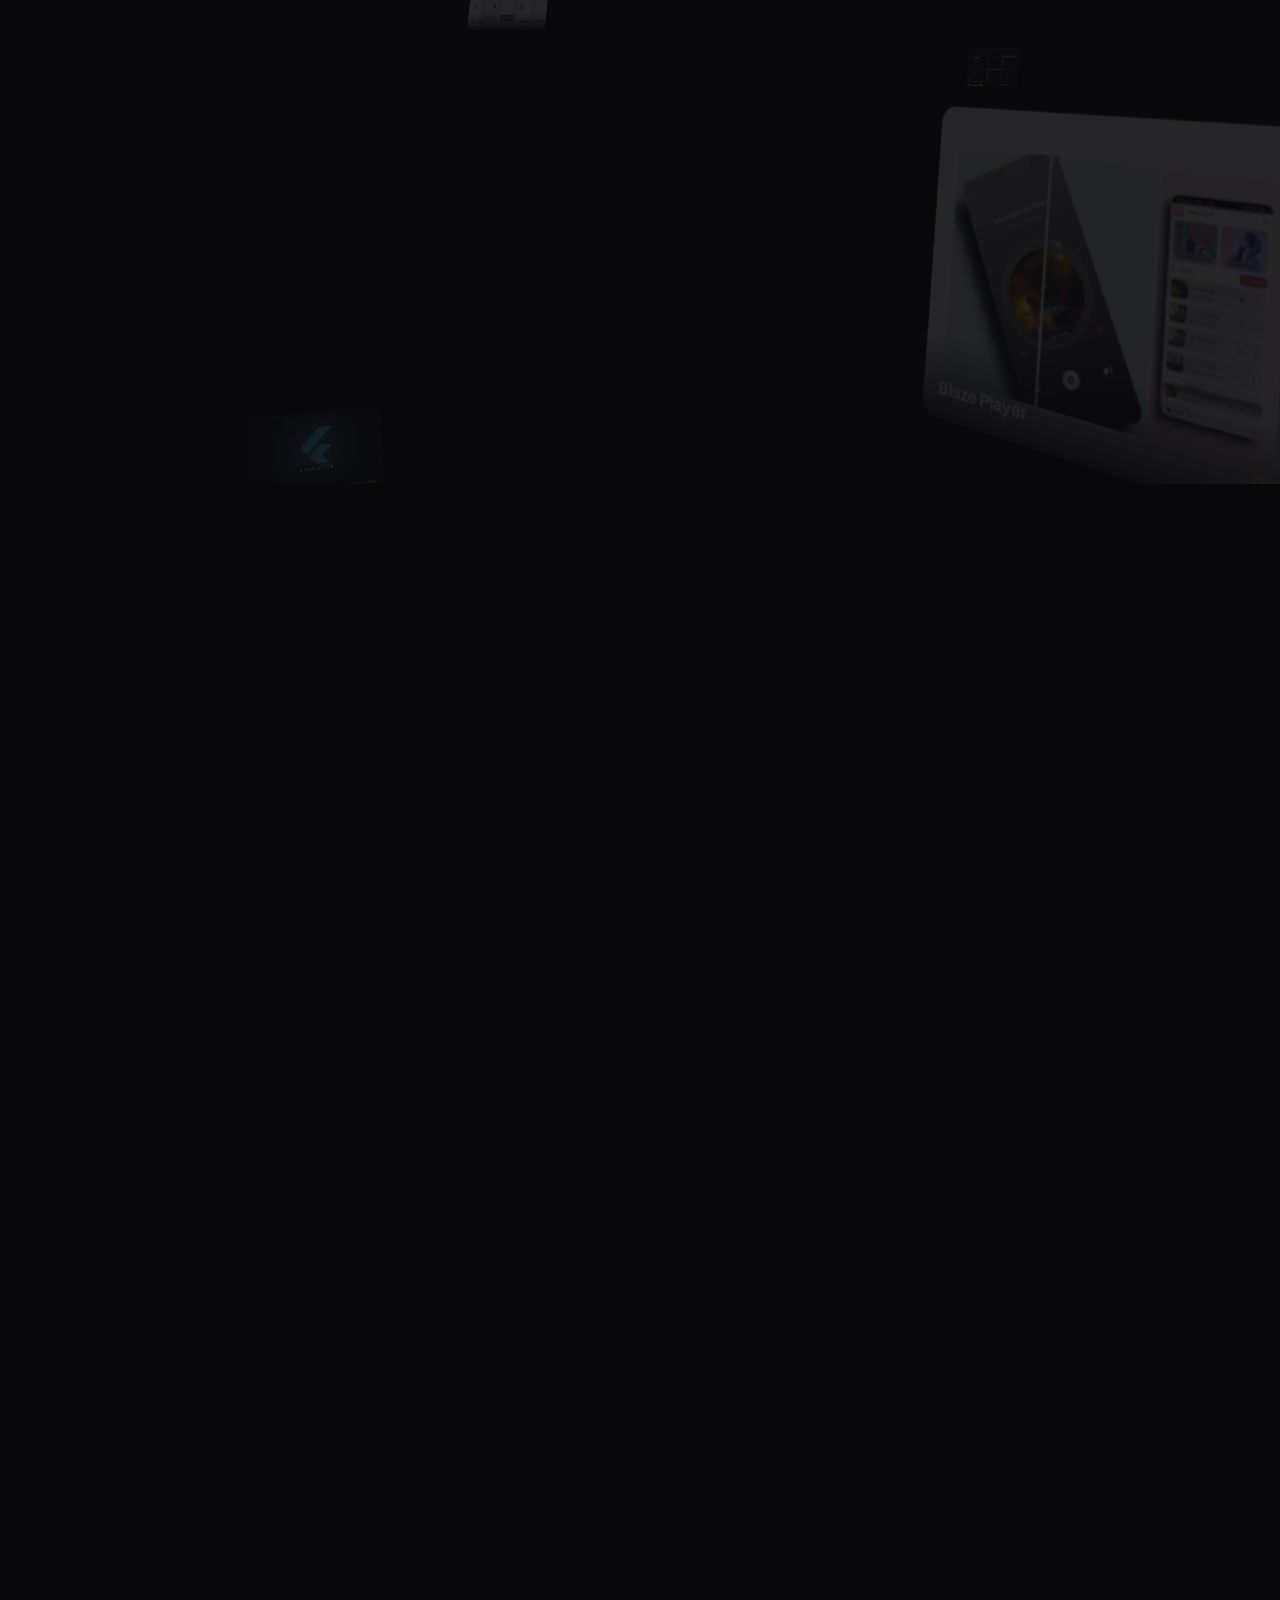
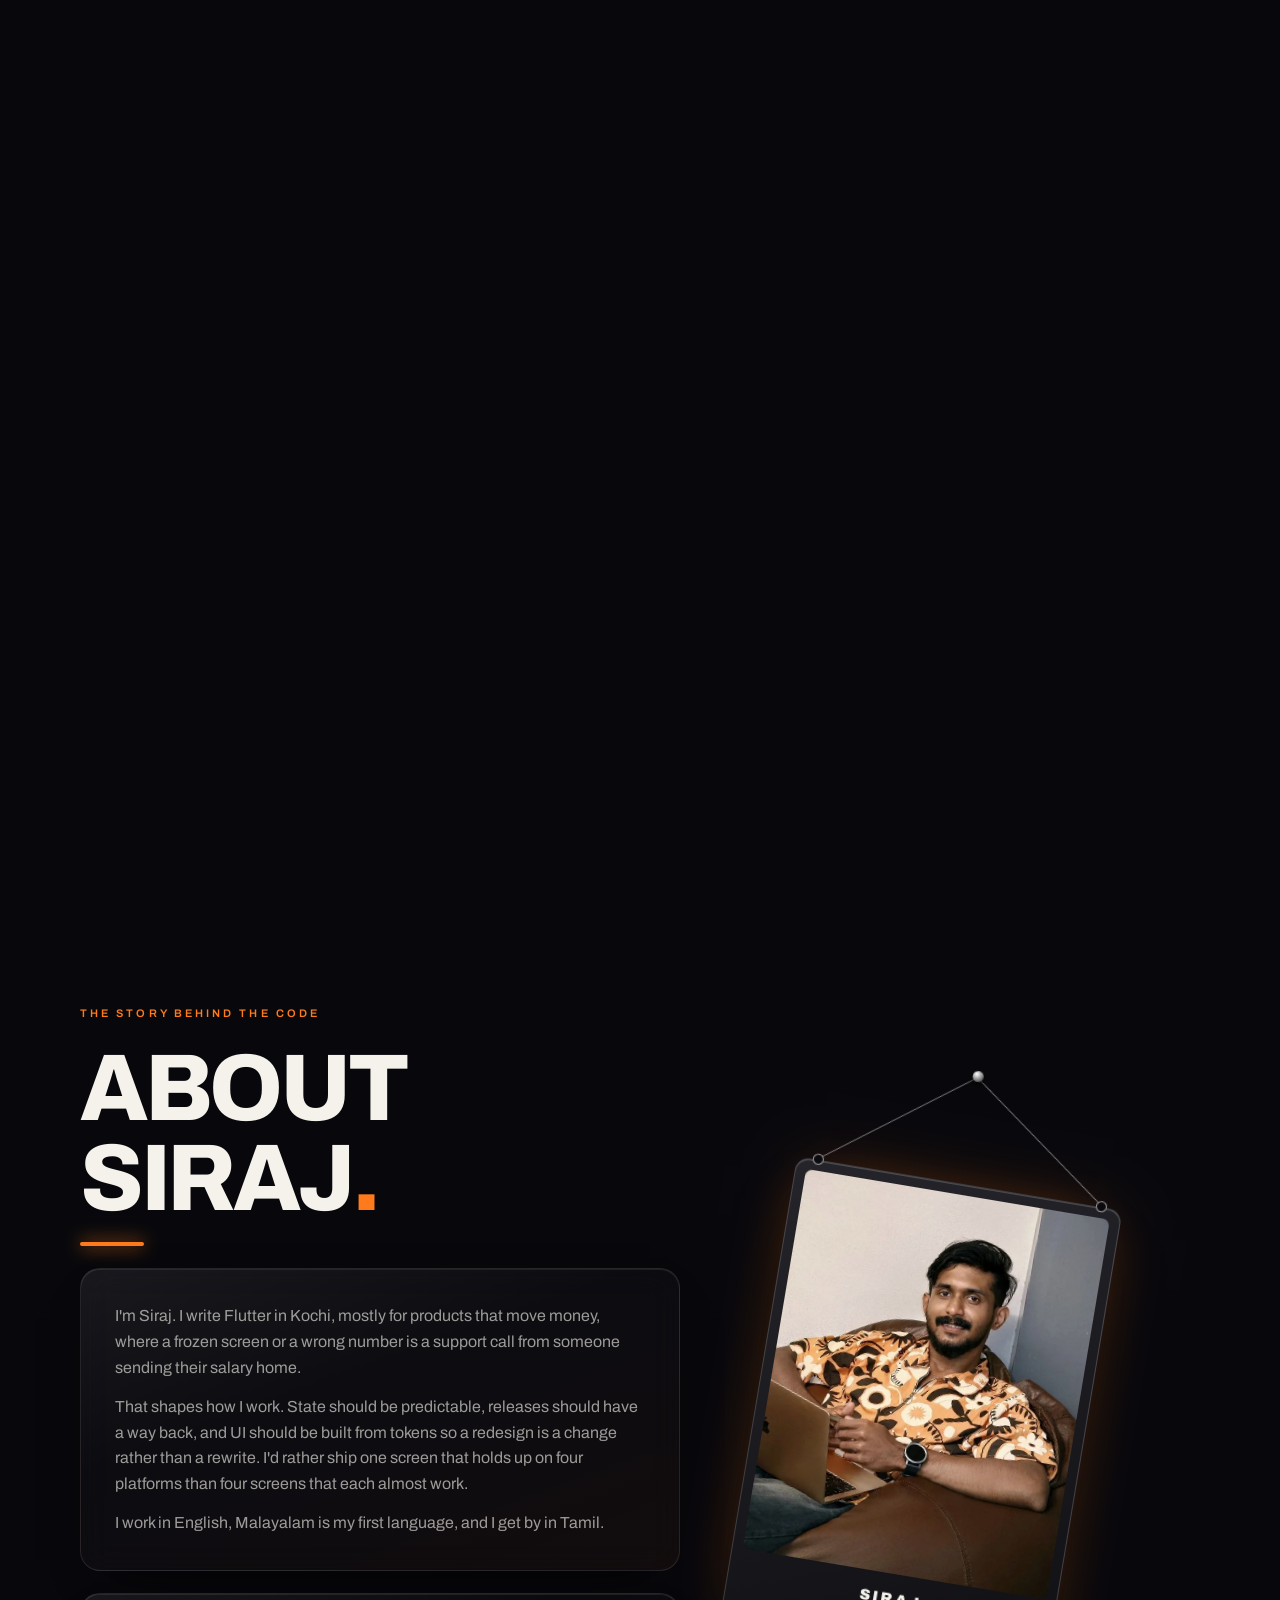
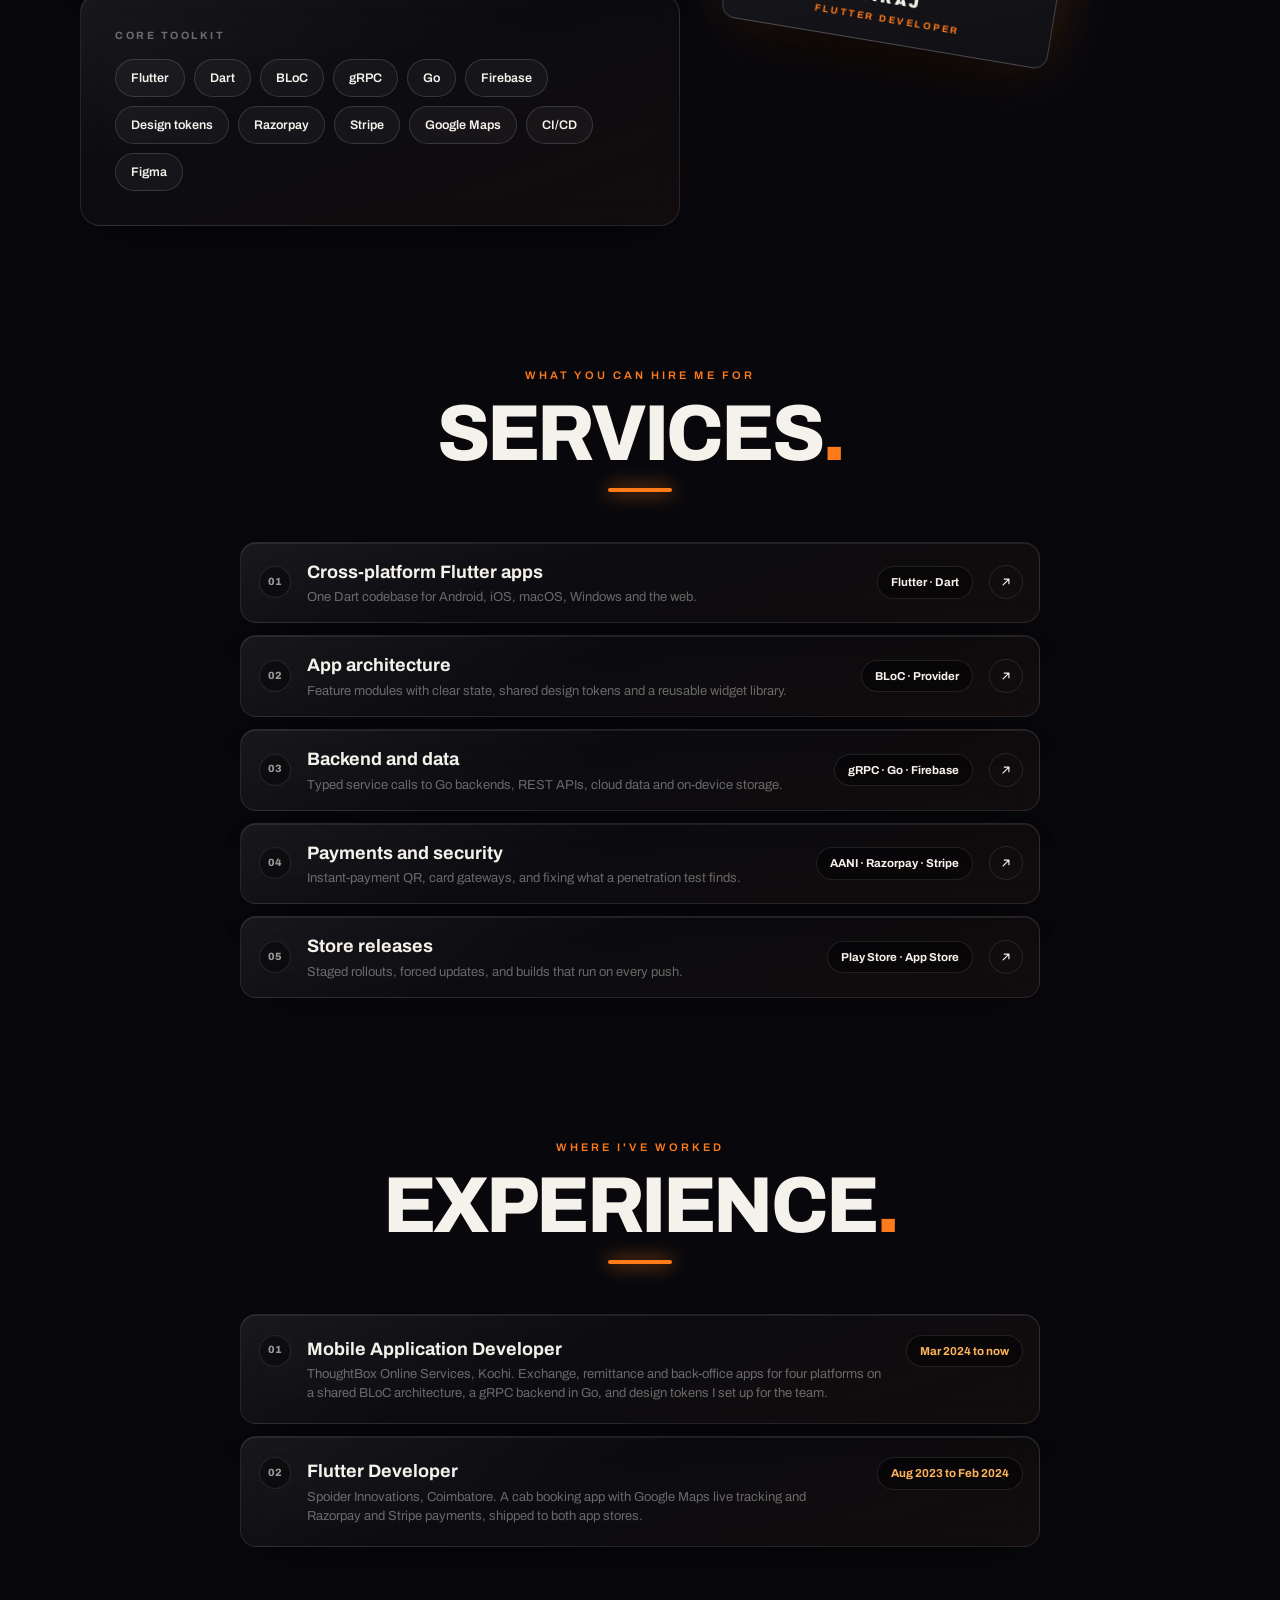
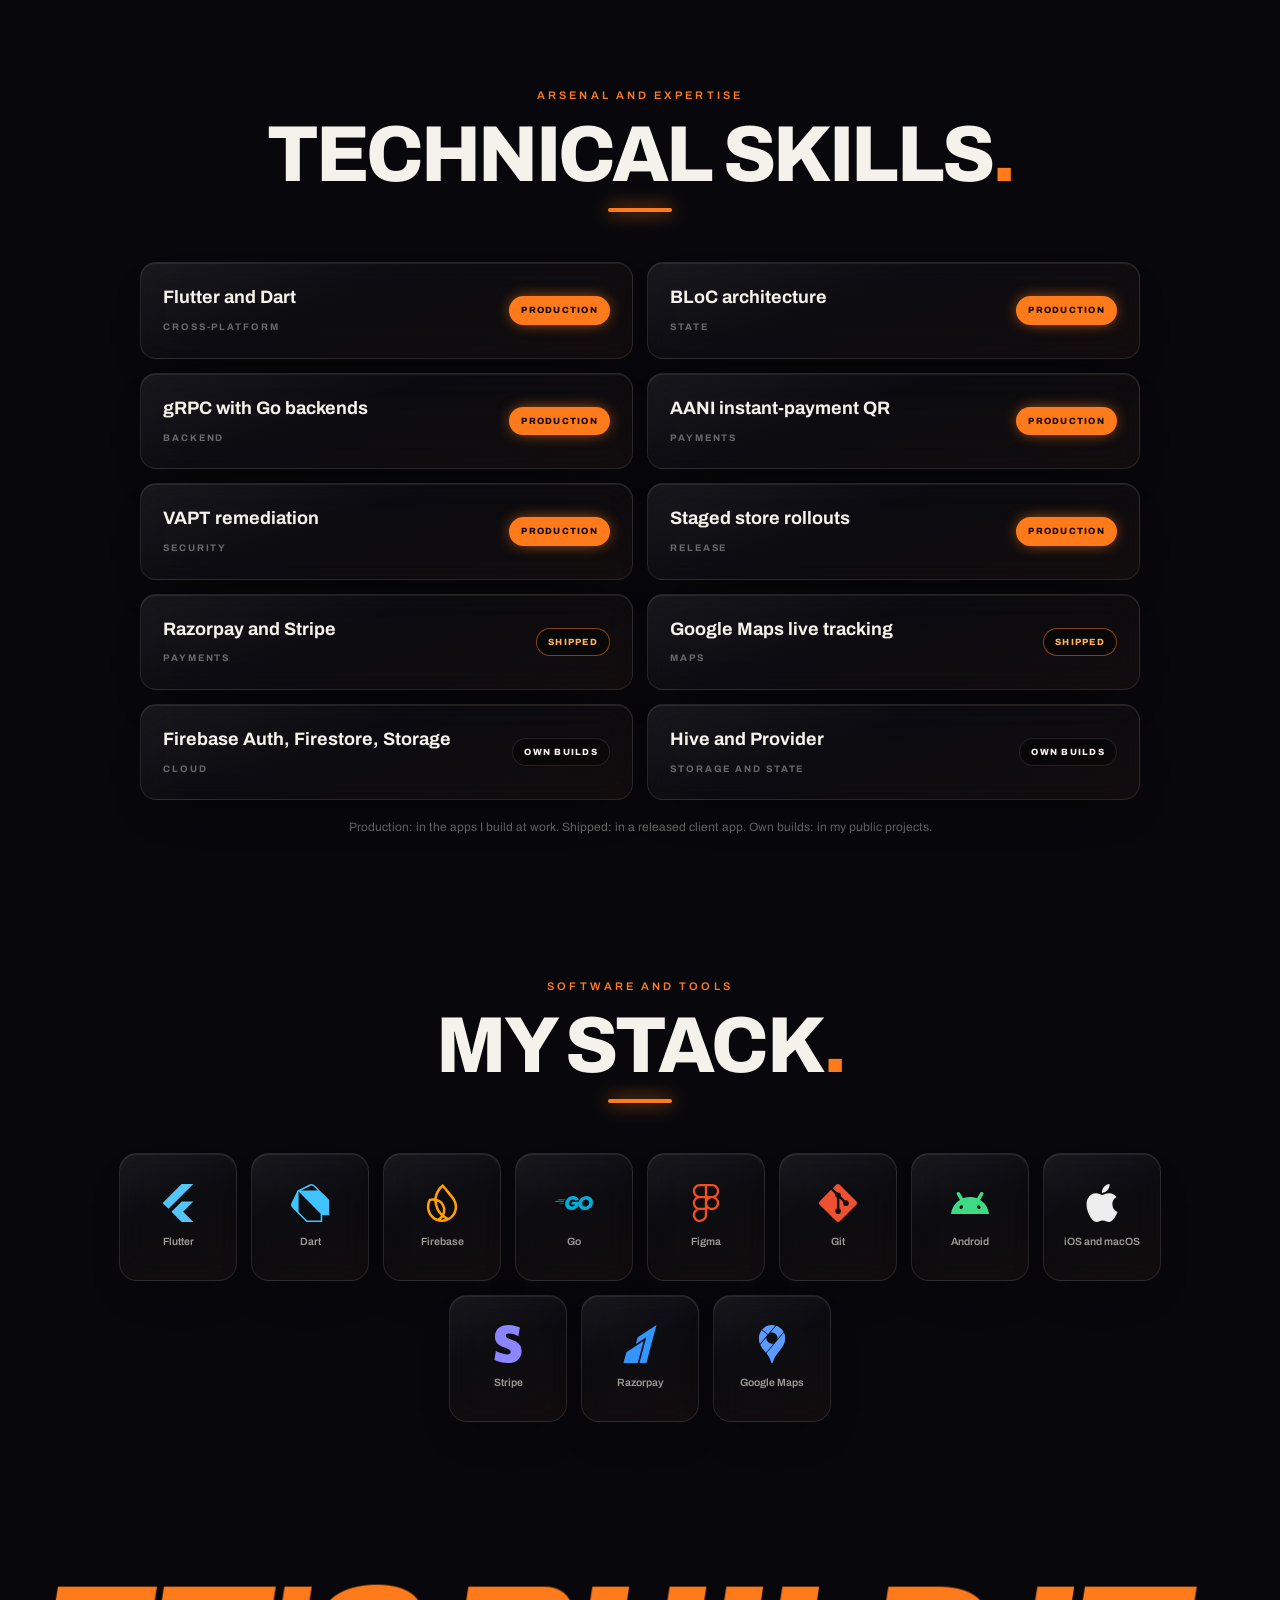
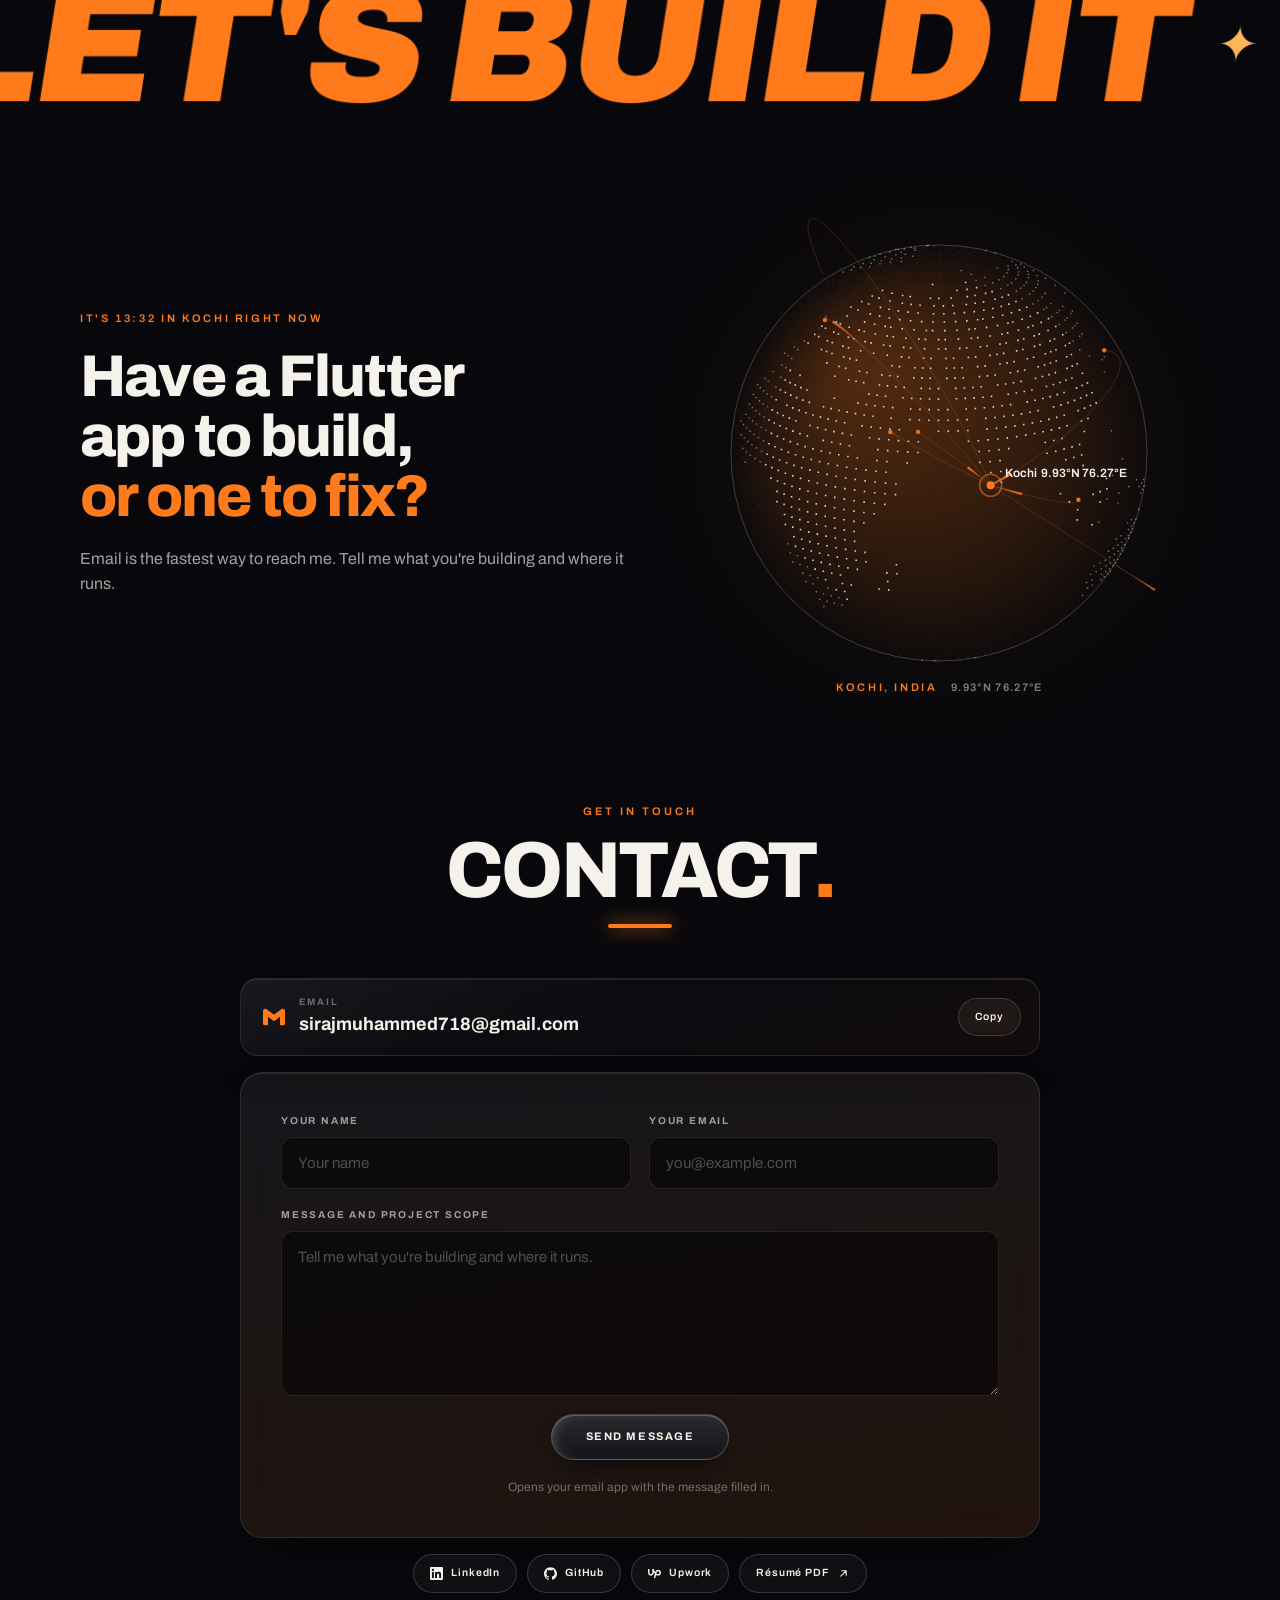
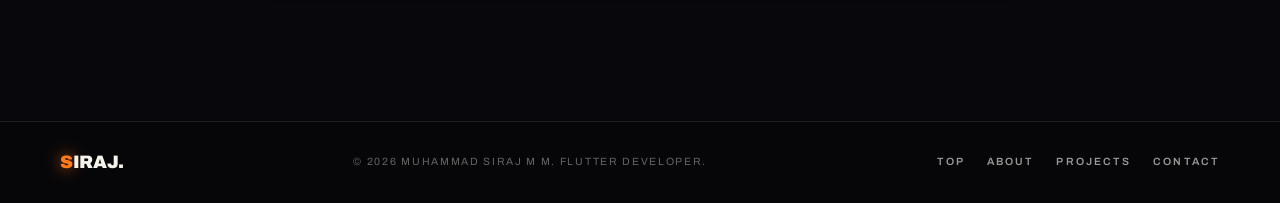
==== commit 52a643f8: "3D heart in the X-ray reveal, audible heartbeat and a click-to-hear hint The heart is now ray-marche" ====
--- a/index.html
+++ b/index.html
@@ -68,7 +68,7 @@
       <div class="frame" id="frame">
         <i class="shard shard-1"></i><i class="shard shard-2"></i><i class="shard shard-3"></i>
         <i class="hero-glow"></i>
-        <img class="hero-me" src="img/siraj-cine.webp" data-xray="img/siraj-xray.webp" data-heart="img/heart.webp" alt="Portrait of Muhammad Siraj, backlit in orange" width="1200" height="1490" fetchpriority="high">
+        <img class="hero-me" src="img/siraj-cine.webp" data-xray="img/siraj-xray.webp" alt="Portrait of Muhammad Siraj, backlit in orange" width="1200" height="1490" fetchpriority="high">
         <div class="hero-copy">
           <p class="eyebrow">Flutter developer • Kochi, India</p>
           <h1 class="name" aria-label="Siraj"><span>S</span><span>I</span><span>R</span><span>A</span><span>J</span></h1>
--- a/css/glass.css
+++ b/css/glass.css
@@ -330,3 +330,12 @@
   .sparks { display: none; }
   .marquee-track { transform: none !important; }
 }
+
+/* "Click to hear the heartbeat" hint over the X-ray heart */
+.beat-hint { position: absolute; z-index: 4; transform: translate(-50%, -100%) translateY(6px); opacity: 0; pointer-events: none;
+  padding: 7px 13px; border-radius: 99px; border: 1px solid rgba(255,255,255,.28); background: rgba(12,10,10,.55);
+  -webkit-backdrop-filter: blur(10px); backdrop-filter: blur(10px); color: #fff; font-family: inherit; font-size: 11px; font-weight: 700; line-height: 1; letter-spacing: .06em;
+  white-space: nowrap; cursor: pointer; transition: opacity .3s, transform .3s; }
+.beat-hint::before { content: ""; display: inline-block; width: 7px; height: 7px; margin-right: 7px; border-radius: 50%; background: #ff4a2a; box-shadow: 0 0 8px #ff4a2a; animation: beatdot .86s infinite; vertical-align: 1px; }
+.beat-hint.on { opacity: 1; pointer-events: auto; transform: translate(-50%, -100%); }
+@keyframes beatdot { 0%, 30%, 100% { transform: scale(1); } 8% { transform: scale(1.5); } 22% { transform: scale(1.25); } }
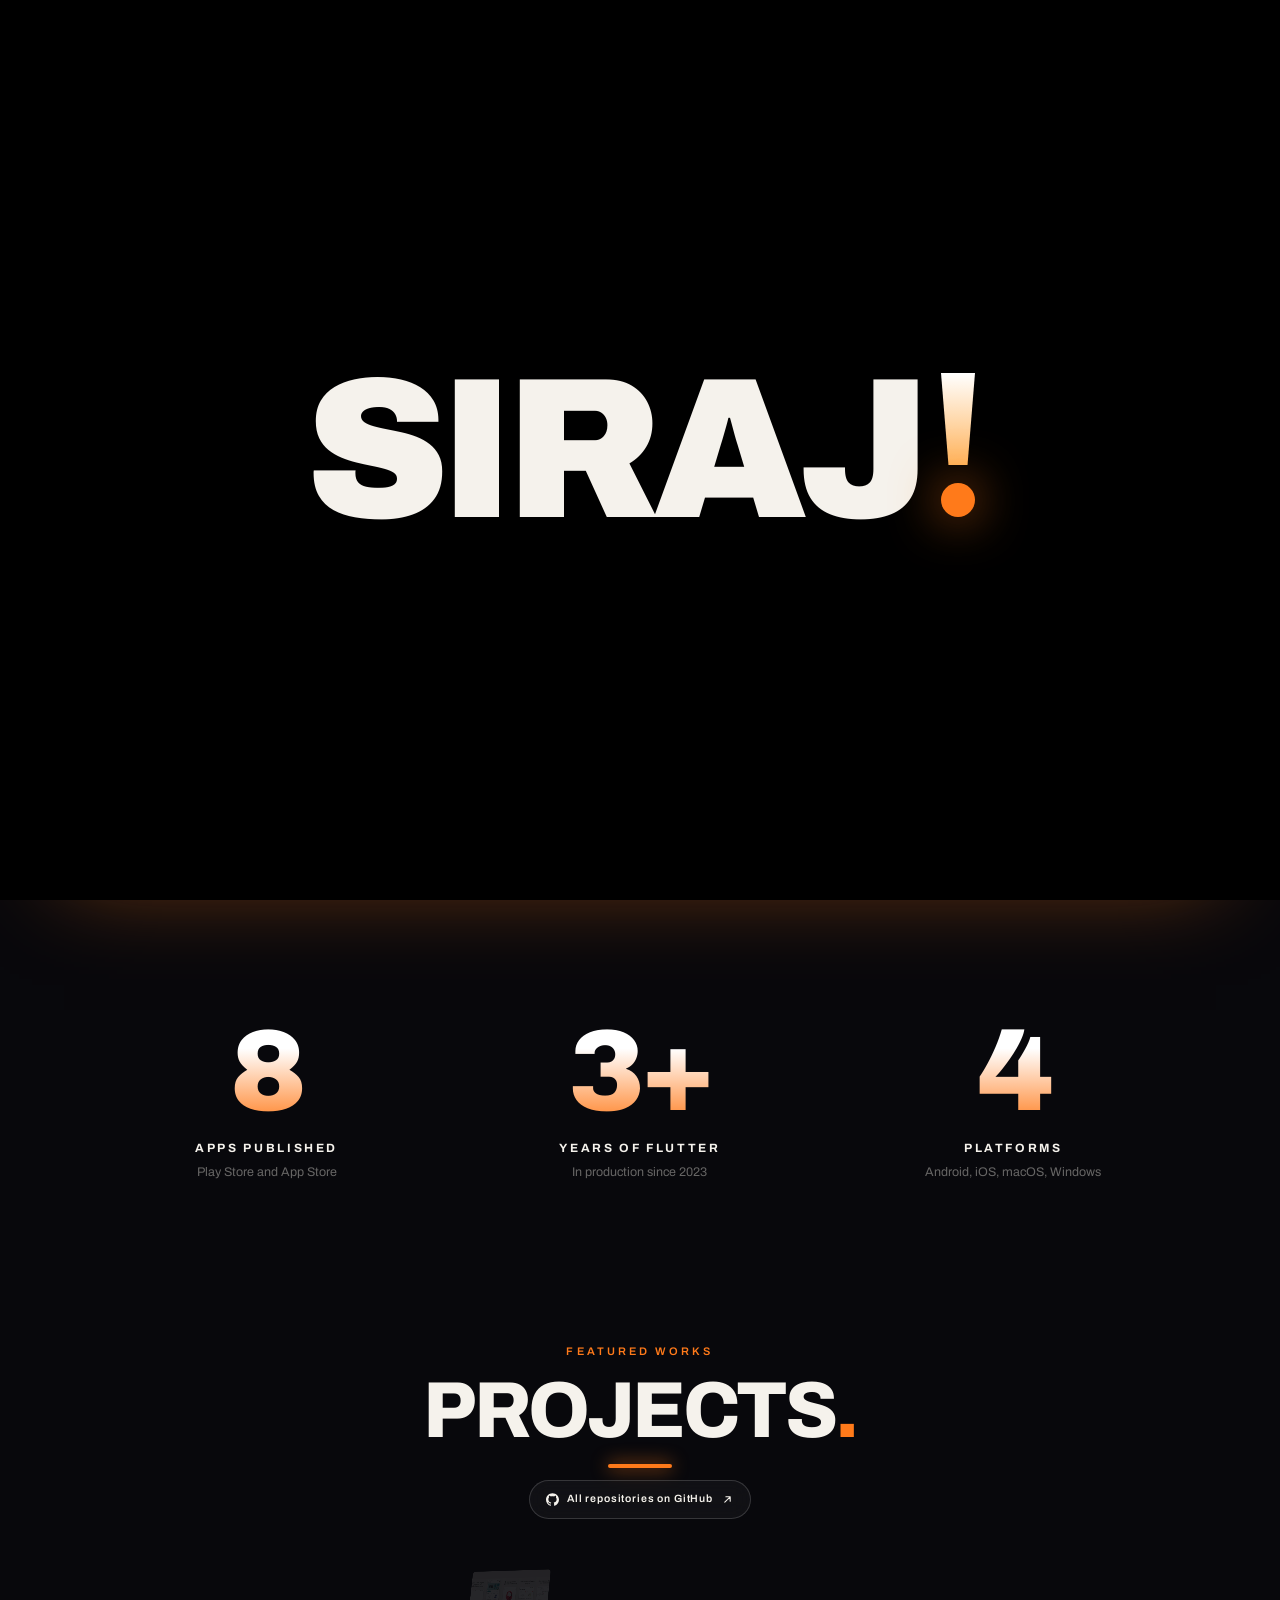
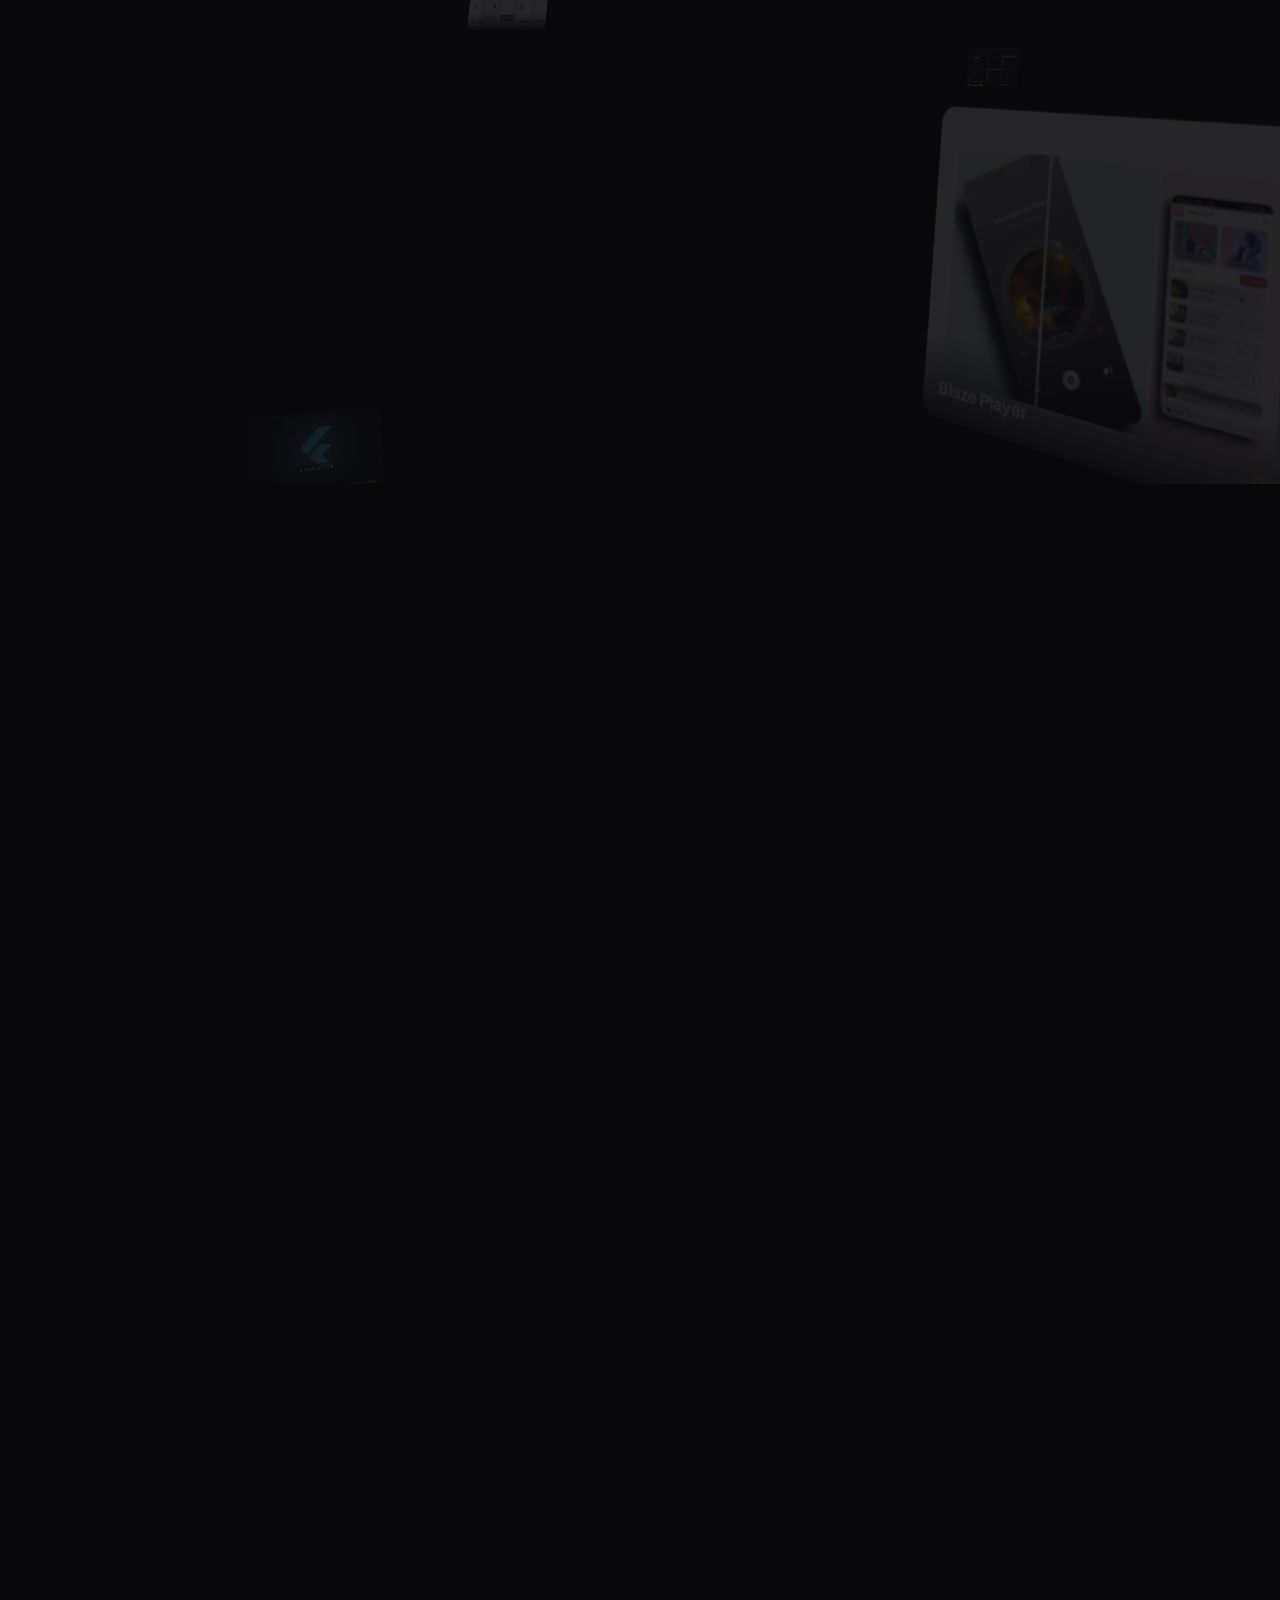
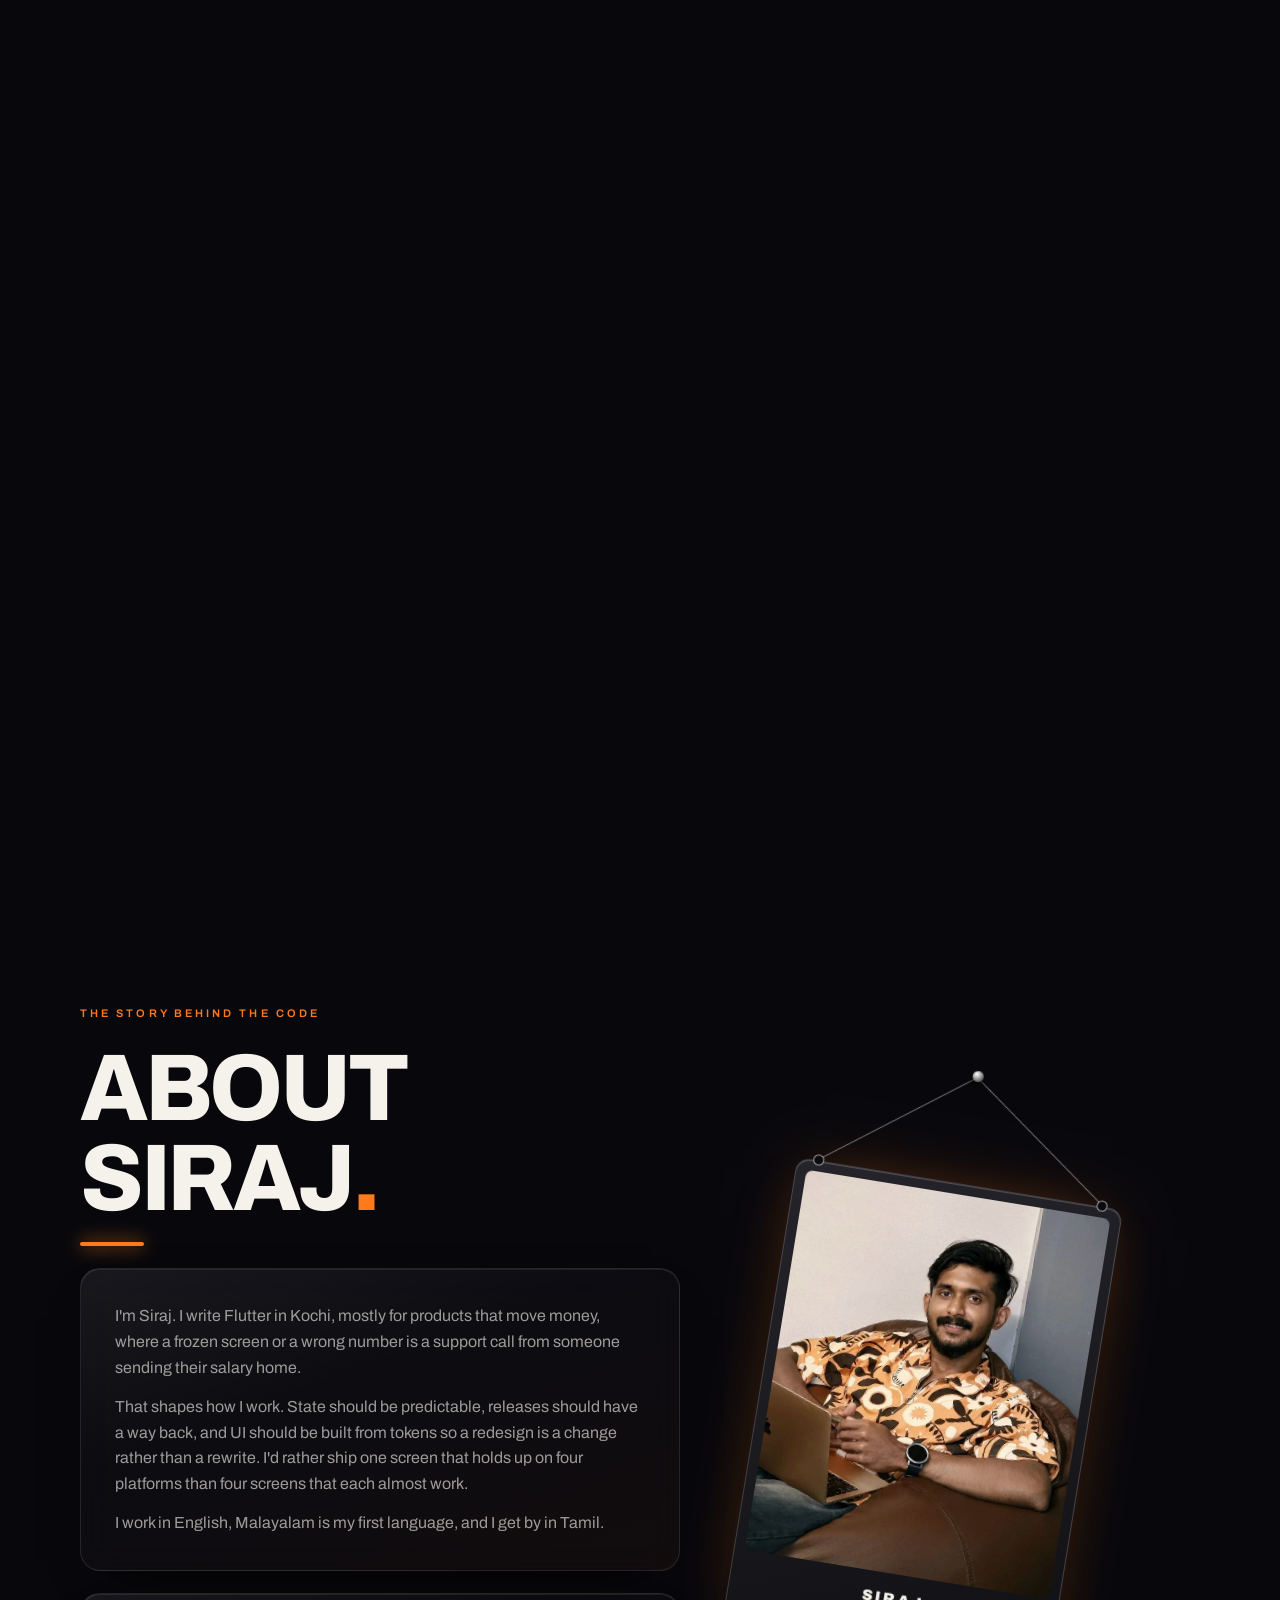
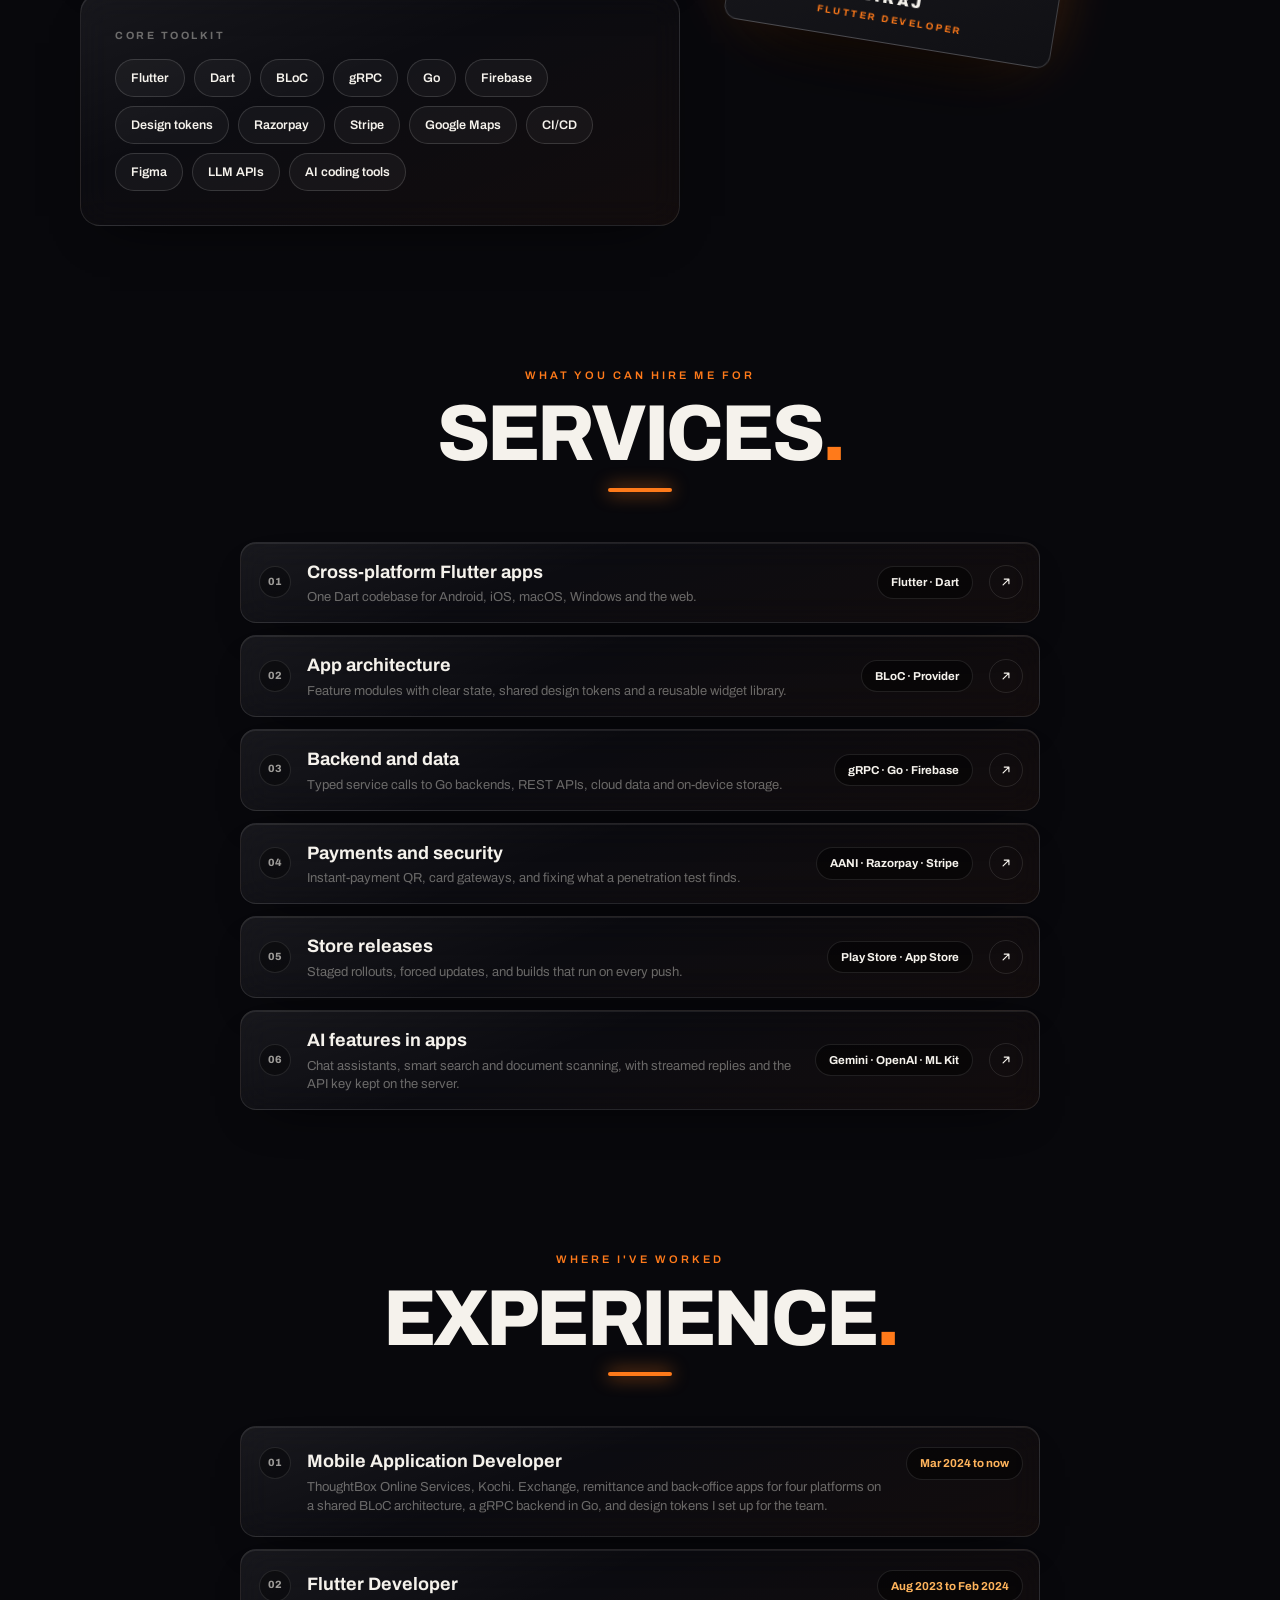
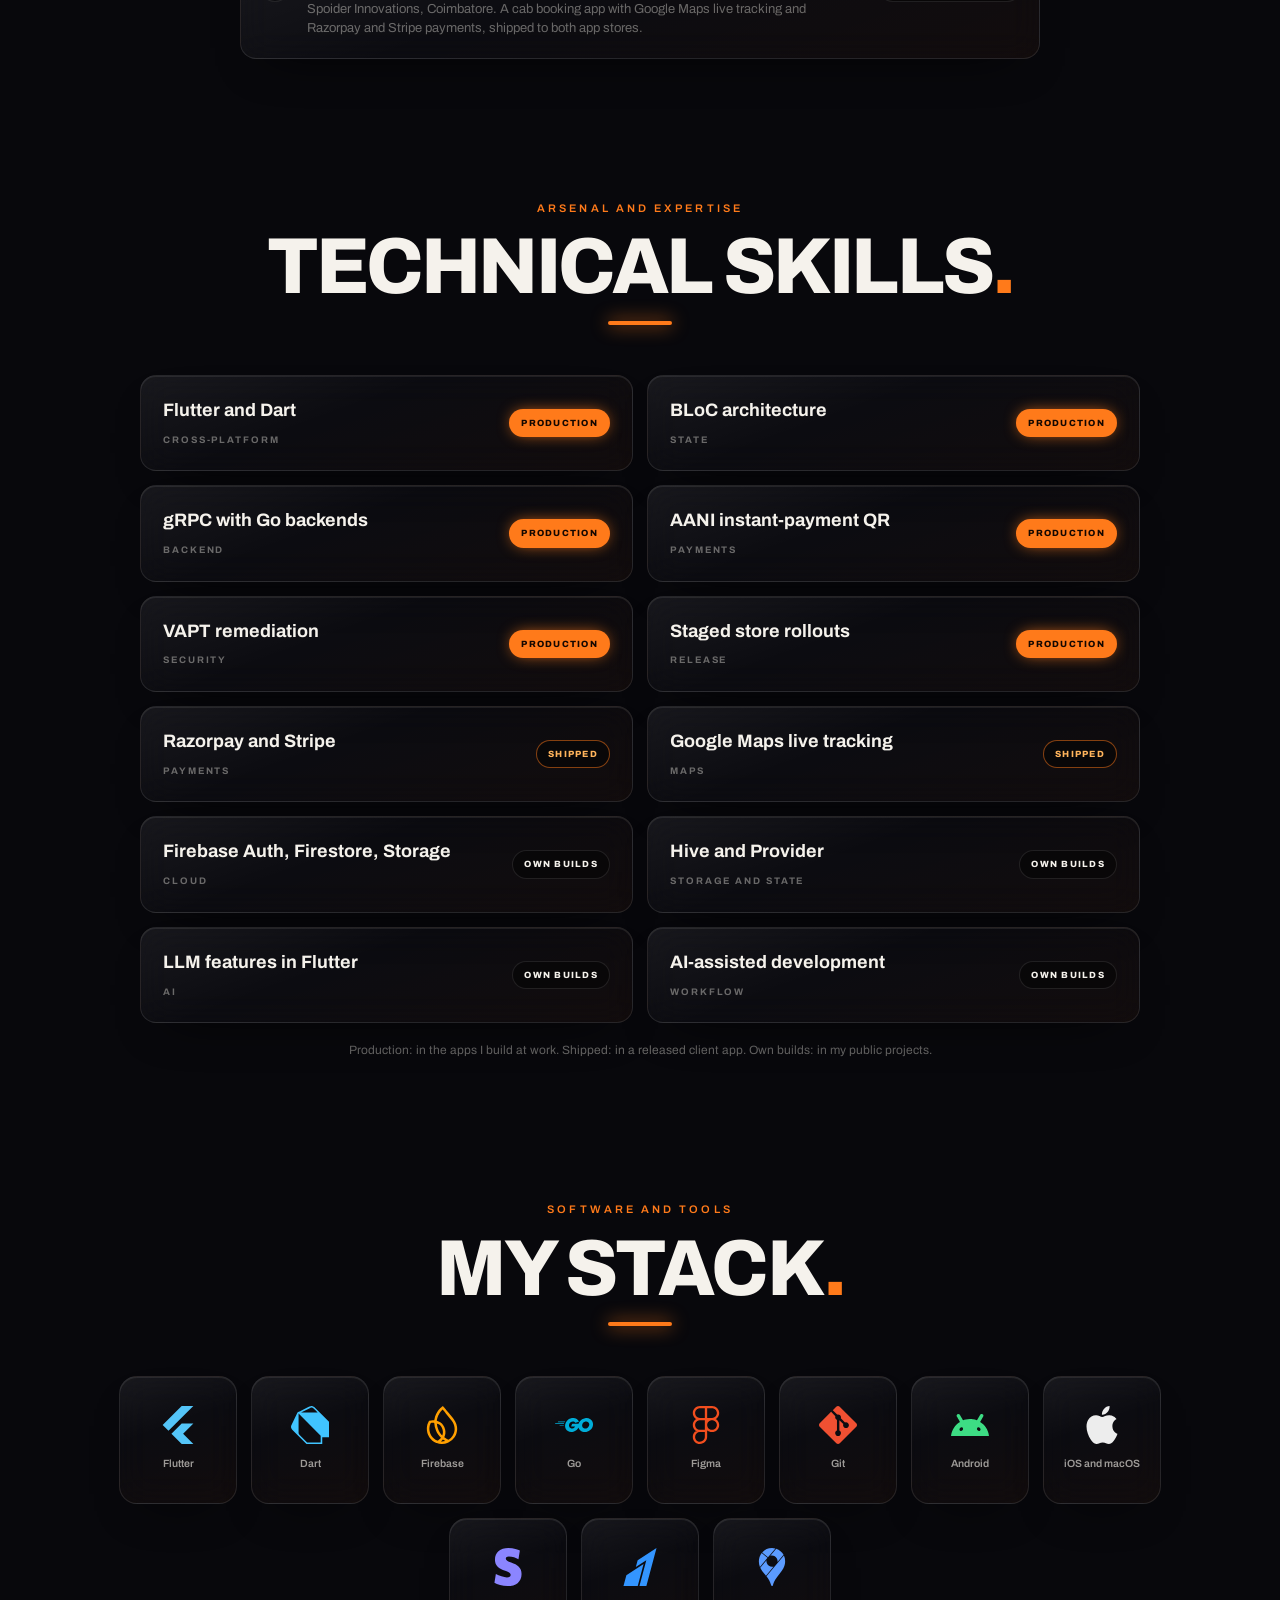
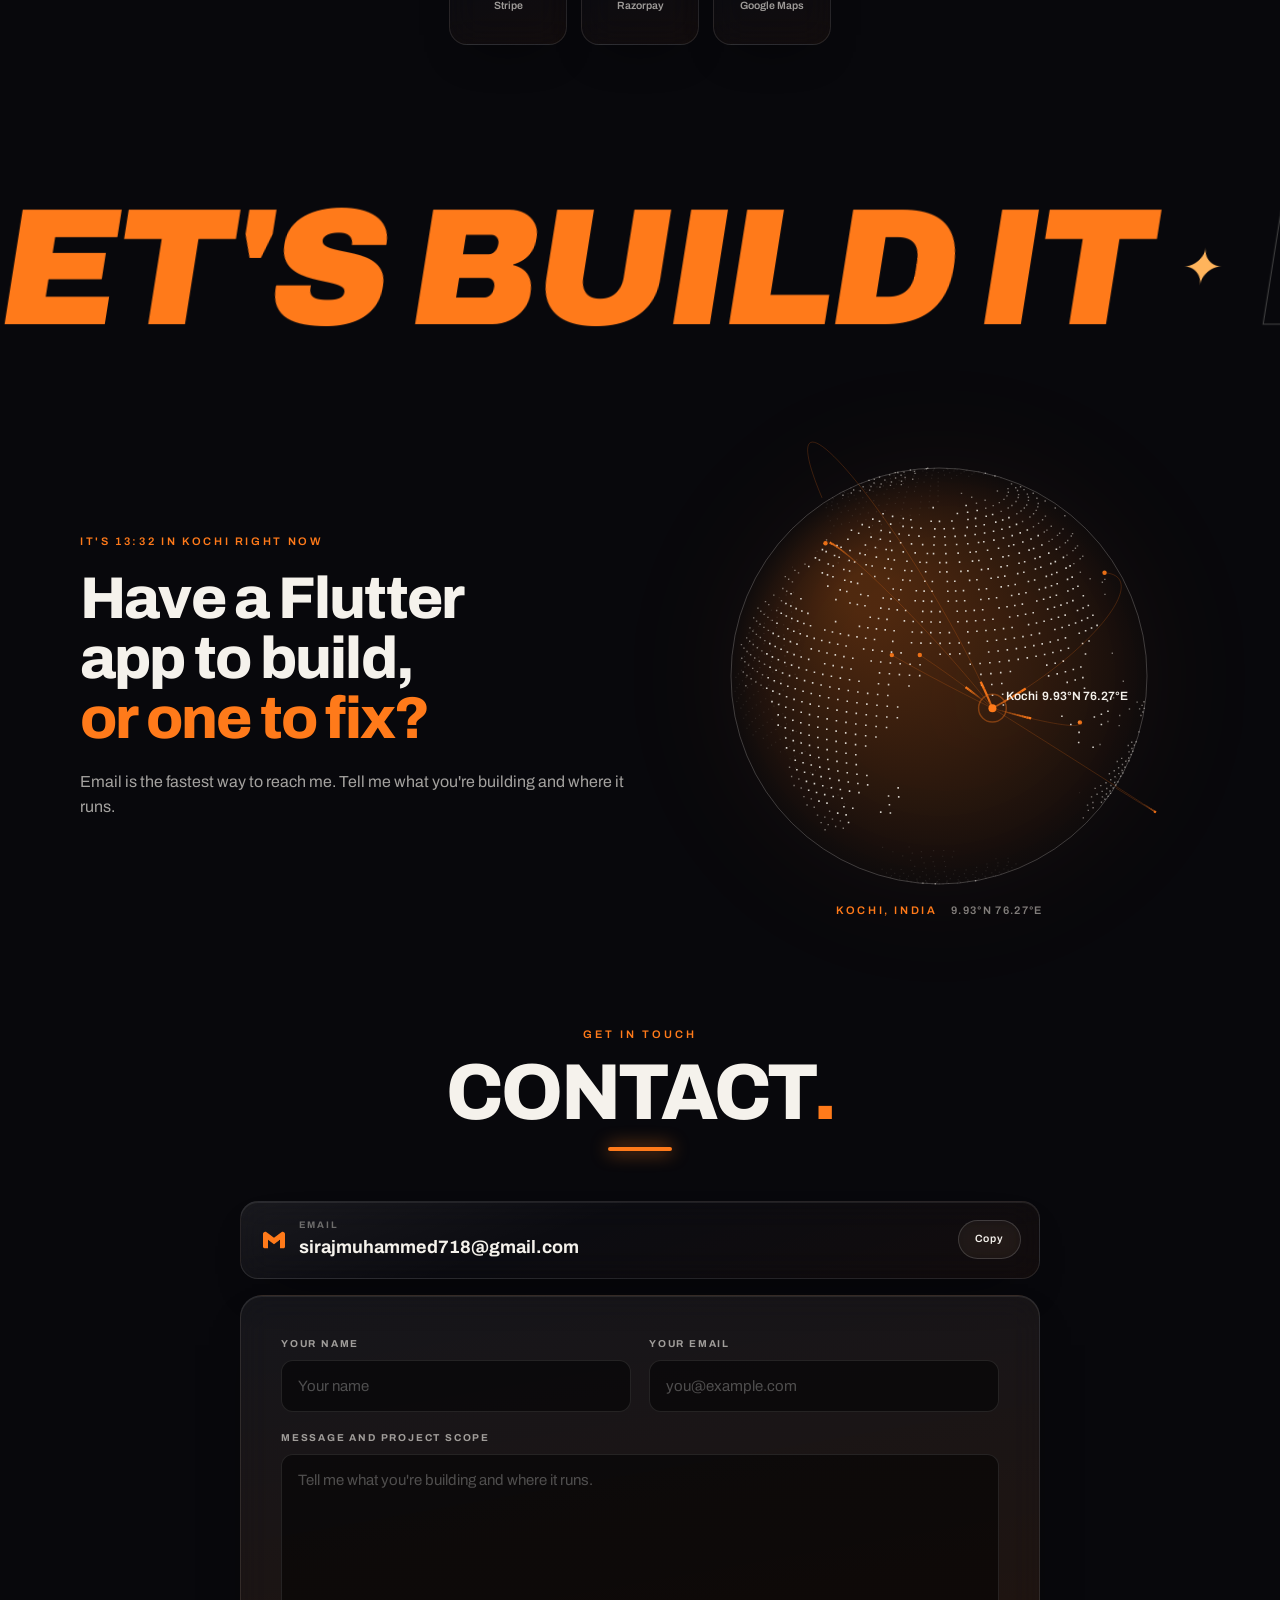
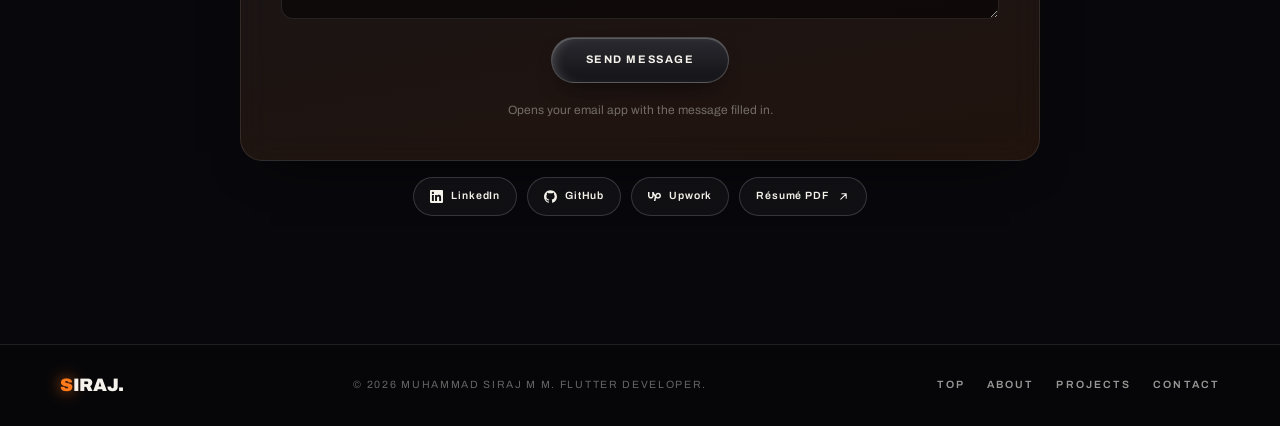
==== commit 819feb43: "Add AI development: two skill cards, an AI features service, toolkit chips and metadata Co-Authored-" ====
--- a/index.html
+++ b/index.html
@@ -4,7 +4,7 @@
   <meta charset="utf-8">
   <meta name="viewport" content="width=device-width, initial-scale=1">
   <title>Muhammad Siraj M M · Flutter developer for fintech and cross-platform apps</title>
-  <meta name="description" content="Flutter developer in Kochi building exchange, remittance and payment apps for Android, iOS, macOS and Windows from one codebase. BLoC, gRPC with Go, Firebase.">
+  <meta name="description" content="Flutter developer in Kochi building exchange, remittance and payment apps for Android, iOS, macOS and Windows from one codebase. BLoC, gRPC with Go, Firebase, and AI features.">
   <link rel="canonical" href="https://sirajmm.github.io/">
   <meta name="theme-color" content="#08080C">
   <meta name="color-scheme" content="dark">
@@ -35,6 +35,7 @@
     "@type": "Person",
     "name": "Muhammad Siraj M M",
     "jobTitle": "Mobile Application Developer",
+    "knowsAbout": ["Flutter", "Dart", "BLoC", "gRPC", "Go", "Firebase", "Mobile payments", "LLM integration", "AI-assisted development"],
     "worksFor": { "@type": "Organization", "name": "ThoughtBox Online Services" },
     "address": { "@type": "PostalAddress", "addressLocality": "Kochi", "addressCountry": "IN" },
     "email": "mailto:sirajmuhammed718@gmail.com",
@@ -153,7 +154,7 @@
         </div>
         <div class="glass card kit rv">
           <p class="kit-h">Core toolkit</p>
-          <ul class="chips"><li>Flutter</li><li>Dart</li><li>BLoC</li><li>gRPC</li><li>Go</li><li>Firebase</li><li>Design tokens</li><li>Razorpay</li><li>Stripe</li><li>Google Maps</li><li>CI/CD</li><li>Figma</li></ul>
+          <ul class="chips"><li>Flutter</li><li>Dart</li><li>BLoC</li><li>gRPC</li><li>Go</li><li>Firebase</li><li>Design tokens</li><li>Razorpay</li><li>Stripe</li><li>Google Maps</li><li>CI/CD</li><li>Figma</li><li>LLM APIs</li><li>AI coding tools</li></ul>
         </div>
       </div>
       <div class="hang-wrap">
@@ -170,7 +171,7 @@
 
     <section class="services" id="services">
       <header class="head"><p class="eyebrow rv">What you can hire me for</p><h2 class="rv">Services<em>.</em></h2></header>
-      <ol class="rows"><li class="row glass rv"><span class="row-n">01</span><span class="row-t"><b>Cross-platform Flutter apps</b><small>One Dart codebase for Android, iOS, macOS, Windows and the web.</small></span><span class="row-pill">Flutter · Dart</span><a class="row-go" href="mailto:sirajmuhammed718@gmail.com?subject=Cross-platform%20Flutter%20apps" aria-label="Email me about cross-platform flutter apps"><svg viewBox="0 0 24 24" aria-hidden="true"><path d="M7 17 17 7M9 7h8v8" fill="none" stroke="currentColor" stroke-width="2" stroke-linecap="round" stroke-linejoin="round"/></svg></a></li><li class="row glass rv"><span class="row-n">02</span><span class="row-t"><b>App architecture</b><small>Feature modules with clear state, shared design tokens and a reusable widget library.</small></span><span class="row-pill">BLoC · Provider</span><a class="row-go" href="mailto:sirajmuhammed718@gmail.com?subject=App%20architecture" aria-label="Email me about app architecture"><svg viewBox="0 0 24 24" aria-hidden="true"><path d="M7 17 17 7M9 7h8v8" fill="none" stroke="currentColor" stroke-width="2" stroke-linecap="round" stroke-linejoin="round"/></svg></a></li><li class="row glass rv"><span class="row-n">03</span><span class="row-t"><b>Backend and data</b><small>Typed service calls to Go backends, REST APIs, cloud data and on-device storage.</small></span><span class="row-pill">gRPC · Go · Firebase</span><a class="row-go" href="mailto:sirajmuhammed718@gmail.com?subject=Backend%20and%20data" aria-label="Email me about backend and data"><svg viewBox="0 0 24 24" aria-hidden="true"><path d="M7 17 17 7M9 7h8v8" fill="none" stroke="currentColor" stroke-width="2" stroke-linecap="round" stroke-linejoin="round"/></svg></a></li><li class="row glass rv"><span class="row-n">04</span><span class="row-t"><b>Payments and security</b><small>Instant-payment QR, card gateways, and fixing what a penetration test finds.</small></span><span class="row-pill">AANI · Razorpay · Stripe</span><a class="row-go" href="mailto:sirajmuhammed718@gmail.com?subject=Payments%20and%20security" aria-label="Email me about payments and security"><svg viewBox="0 0 24 24" aria-hidden="true"><path d="M7 17 17 7M9 7h8v8" fill="none" stroke="currentColor" stroke-width="2" stroke-linecap="round" stroke-linejoin="round"/></svg></a></li><li class="row glass rv"><span class="row-n">05</span><span class="row-t"><b>Store releases</b><small>Staged rollouts, forced updates, and builds that run on every push.</small></span><span class="row-pill">Play Store · App Store</span><a class="row-go" href="mailto:sirajmuhammed718@gmail.com?subject=Store%20releases" aria-label="Email me about store releases"><svg viewBox="0 0 24 24" aria-hidden="true"><path d="M7 17 17 7M9 7h8v8" fill="none" stroke="currentColor" stroke-width="2" stroke-linecap="round" stroke-linejoin="round"/></svg></a></li></ol>
+      <ol class="rows"><li class="row glass rv"><span class="row-n">01</span><span class="row-t"><b>Cross-platform Flutter apps</b><small>One Dart codebase for Android, iOS, macOS, Windows and the web.</small></span><span class="row-pill">Flutter · Dart</span><a class="row-go" href="mailto:sirajmuhammed718@gmail.com?subject=Cross-platform%20Flutter%20apps" aria-label="Email me about cross-platform flutter apps"><svg viewBox="0 0 24 24" aria-hidden="true"><path d="M7 17 17 7M9 7h8v8" fill="none" stroke="currentColor" stroke-width="2" stroke-linecap="round" stroke-linejoin="round"/></svg></a></li><li class="row glass rv"><span class="row-n">02</span><span class="row-t"><b>App architecture</b><small>Feature modules with clear state, shared design tokens and a reusable widget library.</small></span><span class="row-pill">BLoC · Provider</span><a class="row-go" href="mailto:sirajmuhammed718@gmail.com?subject=App%20architecture" aria-label="Email me about app architecture"><svg viewBox="0 0 24 24" aria-hidden="true"><path d="M7 17 17 7M9 7h8v8" fill="none" stroke="currentColor" stroke-width="2" stroke-linecap="round" stroke-linejoin="round"/></svg></a></li><li class="row glass rv"><span class="row-n">03</span><span class="row-t"><b>Backend and data</b><small>Typed service calls to Go backends, REST APIs, cloud data and on-device storage.</small></span><span class="row-pill">gRPC · Go · Firebase</span><a class="row-go" href="mailto:sirajmuhammed718@gmail.com?subject=Backend%20and%20data" aria-label="Email me about backend and data"><svg viewBox="0 0 24 24" aria-hidden="true"><path d="M7 17 17 7M9 7h8v8" fill="none" stroke="currentColor" stroke-width="2" stroke-linecap="round" stroke-linejoin="round"/></svg></a></li><li class="row glass rv"><span class="row-n">04</span><span class="row-t"><b>Payments and security</b><small>Instant-payment QR, card gateways, and fixing what a penetration test finds.</small></span><span class="row-pill">AANI · Razorpay · Stripe</span><a class="row-go" href="mailto:sirajmuhammed718@gmail.com?subject=Payments%20and%20security" aria-label="Email me about payments and security"><svg viewBox="0 0 24 24" aria-hidden="true"><path d="M7 17 17 7M9 7h8v8" fill="none" stroke="currentColor" stroke-width="2" stroke-linecap="round" stroke-linejoin="round"/></svg></a></li><li class="row glass rv"><span class="row-n">05</span><span class="row-t"><b>Store releases</b><small>Staged rollouts, forced updates, and builds that run on every push.</small></span><span class="row-pill">Play Store · App Store</span><a class="row-go" href="mailto:sirajmuhammed718@gmail.com?subject=Store%20releases" aria-label="Email me about store releases"><svg viewBox="0 0 24 24" aria-hidden="true"><path d="M7 17 17 7M9 7h8v8" fill="none" stroke="currentColor" stroke-width="2" stroke-linecap="round" stroke-linejoin="round"/></svg></a></li><li class="row glass rv"><span class="row-n">06</span><span class="row-t"><b>AI features in apps</b><small>Chat assistants, smart search and document scanning, with streamed replies and the API key kept on the server.</small></span><span class="row-pill">Gemini · OpenAI · ML Kit</span><a class="row-go" href="mailto:sirajmuhammed718@gmail.com?subject=AI%20features%20in%20apps" aria-label="Email me about AI features in apps"><svg viewBox="0 0 24 24" aria-hidden="true"><path d="M7 17 17 7M9 7h8v8" fill="none" stroke="currentColor" stroke-width="2" stroke-linecap="round" stroke-linejoin="round"/></svg></a></li></ol>
       <header class="head head-2"><p class="eyebrow rv">Where I've worked</p><h2 class="rv">Experience<em>.</em></h2></header>
       <ol class="rows">
         <li class="row row-xp glass rv"><span class="row-n">01</span><span class="row-t"><b>Mobile Application Developer</b><small>ThoughtBox Online Services, Kochi. Exchange, remittance and back-office apps for four platforms on a shared BLoC architecture, a gRPC backend in Go, and design tokens I set up for the team.</small></span><span class="row-pill">Mar 2024 to now</span></li>
@@ -180,7 +181,7 @@
 
     <section class="skills" id="skills">
       <header class="head"><p class="eyebrow rv">Arsenal and expertise</p><h2 class="rv">Technical skills<em>.</em></h2></header>
-      <ul class="skill-grid"><li class="skill glass rv"><span><b>Flutter and Dart</b><small>Cross-platform</small></span><i class="badge badge-p">Production</i></li><li class="skill glass rv"><span><b>BLoC architecture</b><small>State</small></span><i class="badge badge-p">Production</i></li><li class="skill glass rv"><span><b>gRPC with Go backends</b><small>Backend</small></span><i class="badge badge-p">Production</i></li><li class="skill glass rv"><span><b>AANI instant-payment QR</b><small>Payments</small></span><i class="badge badge-p">Production</i></li><li class="skill glass rv"><span><b>VAPT remediation</b><small>Security</small></span><i class="badge badge-p">Production</i></li><li class="skill glass rv"><span><b>Staged store rollouts</b><small>Release</small></span><i class="badge badge-p">Production</i></li><li class="skill glass rv"><span><b>Razorpay and Stripe</b><small>Payments</small></span><i class="badge badge-s">Shipped</i></li><li class="skill glass rv"><span><b>Google Maps live tracking</b><small>Maps</small></span><i class="badge badge-s">Shipped</i></li><li class="skill glass rv"><span><b>Firebase Auth, Firestore, Storage</b><small>Cloud</small></span><i class="badge badge-o">Own builds</i></li><li class="skill glass rv"><span><b>Hive and Provider</b><small>Storage and state</small></span><i class="badge badge-o">Own builds</i></li></ul>
+      <ul class="skill-grid"><li class="skill glass rv"><span><b>Flutter and Dart</b><small>Cross-platform</small></span><i class="badge badge-p">Production</i></li><li class="skill glass rv"><span><b>BLoC architecture</b><small>State</small></span><i class="badge badge-p">Production</i></li><li class="skill glass rv"><span><b>gRPC with Go backends</b><small>Backend</small></span><i class="badge badge-p">Production</i></li><li class="skill glass rv"><span><b>AANI instant-payment QR</b><small>Payments</small></span><i class="badge badge-p">Production</i></li><li class="skill glass rv"><span><b>VAPT remediation</b><small>Security</small></span><i class="badge badge-p">Production</i></li><li class="skill glass rv"><span><b>Staged store rollouts</b><small>Release</small></span><i class="badge badge-p">Production</i></li><li class="skill glass rv"><span><b>Razorpay and Stripe</b><small>Payments</small></span><i class="badge badge-s">Shipped</i></li><li class="skill glass rv"><span><b>Google Maps live tracking</b><small>Maps</small></span><i class="badge badge-s">Shipped</i></li><li class="skill glass rv"><span><b>Firebase Auth, Firestore, Storage</b><small>Cloud</small></span><i class="badge badge-o">Own builds</i></li><li class="skill glass rv"><span><b>Hive and Provider</b><small>Storage and state</small></span><i class="badge badge-o">Own builds</i></li><li class="skill glass rv"><span><b>LLM features in Flutter</b><small>AI</small></span><i class="badge badge-o">Own builds</i></li><li class="skill glass rv"><span><b>AI-assisted development</b><small>Workflow</small></span><i class="badge badge-o">Own builds</i></li></ul>
       <p class="foot rv">Production: in the apps I build at work. Shipped: in a released client app. Own builds: in my public projects.</p>
       <header class="head head-2"><p class="eyebrow rv">Software and tools</p><h2 class="rv">My stack<em>.</em></h2></header>
       <ul class="tools"><li class="tool glass rv" style="--c:#54C5F8"><svg class="ic" viewBox="0 0 24 24" aria-hidden="true"><path d="M14.314 0L2.3 12 6 15.7 21.684.013h-7.357zm.014 11.072L7.857 17.53l6.47 6.47H21.7l-6.46-6.468 6.46-6.46h-7.37z"/></svg><span>Flutter</span></li><li class="tool glass rv" style="--c:#40C4FF"><svg class="ic" viewBox="0 0 24 24" aria-hidden="true"><path d="M4.105 4.105S9.158 1.58 11.684.316a3.079 3.079 0 0 1 1.481-.315c.766.047 1.677.788 1.677.788L24 9.948v9.789h-4.263V24H9.789l-9-9C.303 14.5 0 13.795 0 13.105c0-.319.18-.818.316-1.105l3.789-7.895zm.679.679v11.787c.002.543.021 1.024.498 1.508L10.204 23h8.533v-4.263L4.784 4.784zm12.055-.678c-.899-.896-1.809-1.78-2.74-2.643-.302-.267-.567-.468-1.07-.462-.37.014-.87.195-.87.195L6.341 4.105l10.498.001z"/></svg><span>Dart</span></li><li class="tool glass rv" style="--c:#FFA000"><svg class="ic" viewBox="0 0 24 24" aria-hidden="true"><path d="M19.455 8.369c-.538-.748-1.778-2.285-3.681-4.569-.826-.991-1.535-1.832-1.884-2.245a146 146 0 0 0-.488-.576l-.207-.245-.113-.133-.022-.032-.01-.005L12.57 0l-.609.488c-1.555 1.246-2.828 2.851-3.681 4.64-.523 1.064-.864 2.105-1.043 3.176-.047.241-.088.489-.121.738-.209-.017-.421-.028-.632-.033-.018-.001-.035-.002-.059-.003a7.46 7.46 0 0 0-2.28.274l-.317.089-.163.286c-.765 1.342-1.198 2.869-1.252 4.416-.07 2.01.477 3.954 1.583 5.625 1.082 1.633 2.61 2.882 4.42 3.611l.236.095.071.025.003-.001a9.59 9.59 0 0 0 2.941.568q.171.006.342.006c1.273 0 2.513-.249 3.69-.742l.008.004.313-.145a9.63 9.63 0 0 0 3.927-3.335c1.01-1.49 1.577-3.234 1.641-5.042.075-2.161-.643-4.304-2.133-6.371m-7.083 6.695c.328 1.244.264 2.44-.191 3.558-1.135-1.12-1.967-2.352-2.475-3.665-.543-1.404-.87-2.74-.974-3.975.48.157.922.366 1.315.622 1.132.737 1.914 1.902 2.325 3.461zm.207 6.022c.482.368.99.712 1.513 1.028-.771.21-1.565.302-2.369.273a8 8 0 0 1-.373-.022c.458-.394.869-.823 1.228-1.279zm1.347-6.431c-.516-1.957-1.527-3.437-3.002-4.398-.647-.421-1.385-.741-2.194-.95.011-.134.026-.268.043-.4.014-.113.03-.216.046-.313.133-.689.332-1.37.589-2.025.099-.25.206-.499.321-.74l.004-.008c.177-.358.376-.719.61-1.105l.092-.152-.003-.001c.544-.851 1.197-1.627 1.942-2.311l.288.341c.672.796 1.304 1.548 1.878 2.237 1.291 1.549 2.966 3.583 3.612 4.48 1.277 1.771 1.893 3.579 1.83 5.375-.049 1.395-.461 2.755-1.195 3.933-.694 1.116-1.661 2.05-2.8 2.708-.636-.318-1.559-.839-2.539-1.599.79-1.575.952-3.28.479-5.072zm-2.575 5.397c-.725.939-1.587 1.55-2.09 1.856-.081-.029-.163-.06-.243-.093l-.065-.026c-1.49-.616-2.747-1.656-3.635-3.01-.907-1.384-1.356-2.993-1.298-4.653.041-1.19.338-2.327.882-3.379.316-.07.638-.114.96-.131l.084-.002c.162-.003.324-.003.478 0 .227.011.454.035.677.07.073 1.513.445 3.145 1.105 4.852.637 1.644 1.694 3.162 3.144 4.515z"/></svg><span>Firebase</span></li><li class="tool glass rv" style="--c:#00ADD8"><svg class="ic" viewBox="0 0 24 24" aria-hidden="true"><path d="M1.811 10.231c-.047 0-.058-.023-.035-.059l.246-.315c.023-.035.081-.058.128-.058h4.172c.046 0 .058.035.035.07l-.199.303c-.023.036-.082.07-.117.07zM.047 11.306c-.047 0-.059-.023-.035-.058l.245-.316c.023-.035.082-.058.129-.058h5.328c.047 0 .07.035.058.07l-.093.28c-.012.047-.058.07-.105.07zm2.828 1.075c-.047 0-.059-.035-.035-.07l.163-.292c.023-.035.07-.07.117-.07h2.337c.047 0 .07.035.07.082l-.023.28c0 .047-.047.082-.082.082zm12.129-2.36c-.736.187-1.239.327-1.963.514-.176.046-.187.058-.34-.117-.174-.199-.303-.327-.548-.444-.737-.362-1.45-.257-2.115.175-.795.514-1.204 1.274-1.192 2.22.011.935.654 1.706 1.577 1.835.795.105 1.46-.175 1.987-.77.105-.13.198-.27.315-.434H10.47c-.245 0-.304-.152-.222-.35.152-.362.432-.97.596-1.274a.315.315 0 01.292-.187h4.253c-.023.316-.023.631-.07.947a4.983 4.983 0 01-.958 2.29c-.841 1.11-1.94 1.8-3.33 1.986-1.145.152-2.209-.07-3.143-.77-.865-.655-1.356-1.52-1.484-2.595-.152-1.274.222-2.419.993-3.424.83-1.086 1.928-1.776 3.272-2.02 1.098-.2 2.15-.07 3.096.571.62.41 1.063.97 1.356 1.648.07.105.023.164-.117.2m3.868 6.461c-1.064-.024-2.034-.328-2.852-1.029a3.665 3.665 0 01-1.262-2.255c-.21-1.32.152-2.489.947-3.529.853-1.122 1.881-1.706 3.272-1.95 1.192-.21 2.314-.095 3.33.595.923.63 1.496 1.484 1.648 2.605.198 1.578-.257 2.863-1.344 3.962-.771.783-1.718 1.273-2.805 1.495-.315.06-.63.07-.934.106zm2.78-4.72c-.011-.153-.011-.27-.034-.387-.21-1.157-1.274-1.81-2.384-1.554-1.087.245-1.788.935-2.045 2.033-.21.912.234 1.835 1.075 2.21.643.28 1.285.244 1.905-.07.923-.48 1.425-1.228 1.484-2.233z"/></svg><span>Go</span></li><li class="tool glass rv" style="--c:#F24E1E"><svg class="ic" viewBox="0 0 24 24" aria-hidden="true"><path d="M15.852 8.981h-4.588V0h4.588c2.476 0 4.49 2.014 4.49 4.49s-2.014 4.491-4.49 4.491zM12.735 7.51h3.117c1.665 0 3.019-1.355 3.019-3.019s-1.355-3.019-3.019-3.019h-3.117V7.51zm0 1.471H8.148c-2.476 0-4.49-2.014-4.49-4.49S5.672 0 8.148 0h4.588v8.981zm-4.587-7.51c-1.665 0-3.019 1.355-3.019 3.019s1.354 3.02 3.019 3.02h3.117V1.471H8.148zm4.587 15.019H8.148c-2.476 0-4.49-2.014-4.49-4.49s2.014-4.49 4.49-4.49h4.588v8.98zM8.148 8.981c-1.665 0-3.019 1.355-3.019 3.019s1.355 3.019 3.019 3.019h3.117V8.981H8.148zM8.172 24c-2.489 0-4.515-2.014-4.515-4.49s2.014-4.49 4.49-4.49h4.588v4.441c0 2.503-2.047 4.539-4.563 4.539zm-.024-7.51a3.023 3.023 0 0 0-3.019 3.019c0 1.665 1.365 3.019 3.044 3.019 1.705 0 3.093-1.376 3.093-3.068v-2.97H8.148zm7.704 0h-.098c-2.476 0-4.49-2.014-4.49-4.49s2.014-4.49 4.49-4.49h.098c2.476 0 4.49 2.014 4.49 4.49s-2.014 4.49-4.49 4.49zm-.097-7.509c-1.665 0-3.019 1.355-3.019 3.019s1.355 3.019 3.019 3.019h.098c1.665 0 3.019-1.355 3.019-3.019s-1.355-3.019-3.019-3.019h-.098z"/></svg><span>Figma</span></li><li class="tool glass rv" style="--c:#F05032"><svg class="ic" viewBox="0 0 24 24" aria-hidden="true"><path d="M23.546 10.93L13.067.452c-.604-.603-1.582-.603-2.188 0L8.708 2.627l2.76 2.76c.645-.215 1.379-.07 1.889.441.516.515.658 1.258.438 1.9l2.658 2.66c.645-.223 1.387-.078 1.9.435.721.72.721 1.884 0 2.604-.719.719-1.881.719-2.6 0-.539-.541-.674-1.337-.404-1.996L12.86 8.955v6.525c.176.086.342.203.488.348.713.721.713 1.883 0 2.6-.719.721-1.889.721-2.609 0-.719-.719-.719-1.879 0-2.598.182-.18.387-.316.605-.406V8.835c-.217-.091-.424-.222-.6-.401-.545-.545-.676-1.342-.396-2.009L7.636 3.7.45 10.881c-.6.605-.6 1.584 0 2.189l10.48 10.477c.604.604 1.582.604 2.186 0l10.43-10.43c.605-.603.605-1.582 0-2.187"/></svg><span>Git</span></li><li class="tool glass rv" style="--c:#3DDC84"><svg class="ic" viewBox="0 0 24 24" aria-hidden="true"><path d="M18.4395 5.5586c-.675 1.1664-1.352 2.3318-2.0274 3.498-.0366-.0155-.0742-.0286-.1113-.043-1.8249-.6957-3.484-.8-4.42-.787-1.8551.0185-3.3544.4643-4.2597.8203-.084-.1494-1.7526-3.021-2.0215-3.4864a1.1451 1.1451 0 0 0-.1406-.1914c-.3312-.364-.9054-.4859-1.379-.203-.475.282-.7136.9361-.3886 1.5019 1.9466 3.3696-.0966-.2158 1.9473 3.3593.0172.031-.4946.2642-1.3926 1.0177C2.8987 12.176.452 14.772 0 18.9902h24c-.119-1.1108-.3686-2.099-.7461-3.0683-.7438-1.9118-1.8435-3.2928-2.7402-4.1836a12.1048 12.1048 0 0 0-2.1309-1.6875c.6594-1.122 1.312-2.2559 1.9649-3.3848.2077-.3615.1886-.7956-.0079-1.1191a1.1001 1.1001 0 0 0-.8515-.5332c-.5225-.0536-.9392.3128-1.0488.5449zm-.0391 8.461c.3944.5926.324 1.3306-.1563 1.6503-.4799.3197-1.188.0985-1.582-.4941-.3944-.5927-.324-1.3307.1563-1.6504.4727-.315 1.1812-.1086 1.582.4941zM7.207 13.5273c.4803.3197.5506 1.0577.1563 1.6504-.394.5926-1.1038.8138-1.584.4941-.48-.3197-.5503-1.0577-.1563-1.6504.4008-.6021 1.1087-.8106 1.584-.4941z"/></svg><span>Android</span></li><li class="tool glass rv" style="--c:#EDEDED"><svg class="ic" viewBox="0 0 24 24" aria-hidden="true"><path d="M12.152 6.896c-.948 0-2.415-1.078-3.96-1.04-2.04.027-3.91 1.183-4.961 3.014-2.117 3.675-.546 9.103 1.519 12.09 1.013 1.454 2.208 3.09 3.792 3.039 1.52-.065 2.09-.987 3.935-.987 1.831 0 2.35.987 3.96.948 1.637-.026 2.676-1.48 3.676-2.948 1.156-1.688 1.636-3.325 1.662-3.415-.039-.013-3.182-1.221-3.22-4.857-.026-3.04 2.48-4.494 2.597-4.559-1.429-2.09-3.623-2.324-4.39-2.376-2-.156-3.675 1.09-4.61 1.09zM15.53 3.83c.843-1.012 1.4-2.427 1.245-3.83-1.207.052-2.662.805-3.532 1.818-.78.896-1.454 2.338-1.273 3.714 1.338.104 2.715-.688 3.559-1.701"/></svg><span>iOS and macOS</span></li><li class="tool glass rv" style="--c:#8B85FF"><svg class="ic" viewBox="0 0 24 24" aria-hidden="true"><path d="M13.976 9.15c-2.172-.806-3.356-1.426-3.356-2.409 0-.831.683-1.305 1.901-1.305 2.227 0 4.515.858 6.09 1.631l.89-5.494C18.252.975 15.697 0 12.165 0 9.667 0 7.589.654 6.104 1.872 4.56 3.147 3.757 4.992 3.757 7.218c0 4.039 2.467 5.76 6.476 7.219 2.585.92 3.445 1.574 3.445 2.583 0 .98-.84 1.545-2.354 1.545-1.875 0-4.965-.921-6.99-2.109l-.9 5.555C5.175 22.99 8.385 24 11.714 24c2.641 0 4.843-.624 6.328-1.813 1.664-1.305 2.525-3.236 2.525-5.732 0-4.128-2.524-5.851-6.594-7.305h.003z"/></svg><span>Stripe</span></li><li class="tool glass rv" style="--c:#3395FF"><svg class="ic" viewBox="0 0 24 24" aria-hidden="true"><path d="M22.436 0l-11.91 7.773-1.174 4.276 6.625-4.297L11.65 24h4.391l6.395-24zM14.26 10.098L3.389 17.166 1.564 24h9.008l3.688-13.902Z"/></svg><span>Razorpay</span></li><li class="tool glass rv" style="--c:#5B9BFF"><svg class="ic" viewBox="0 0 24 24" aria-hidden="true"><path d="M19.527 4.799c1.212 2.608.937 5.678-.405 8.173-1.101 2.047-2.744 3.74-4.098 5.614-.619.858-1.244 1.75-1.669 2.727-.141.325-.263.658-.383.992-.121.333-.224.673-.34 1.008-.109.314-.236.684-.627.687h-.007c-.466-.001-.579-.53-.695-.887-.284-.874-.581-1.713-1.019-2.525-.51-.944-1.145-1.817-1.79-2.671L19.527 4.799zM8.545 7.705l-3.959 4.707c.724 1.54 1.821 2.863 2.871 4.18.247.31.494.622.737.936l4.984-5.925-.029.01c-1.741.601-3.691-.291-4.392-1.987a3.377 3.377 0 0 1-.209-.716c-.063-.437-.077-.761-.004-1.198l.001-.007zM5.492 3.149l-.003.004c-1.947 2.466-2.281 5.88-1.117 8.77l4.785-5.689-.058-.05-3.607-3.035zM14.661.436l-3.838 4.563a.295.295 0 0 1 .027-.01c1.6-.551 3.403.15 4.22 1.626.176.319.323.683.377 1.045.068.446.085.773.012 1.22l-.003.016 3.836-4.561A8.382 8.382 0 0 0 14.67.439l-.009-.003zM9.466 5.868L14.162.285l-.047-.012A8.31 8.31 0 0 0 11.986 0a8.439 8.439 0 0 0-6.169 2.766l-.016.018 3.665 3.084z"/></svg><span>Google Maps</span></li></ul>
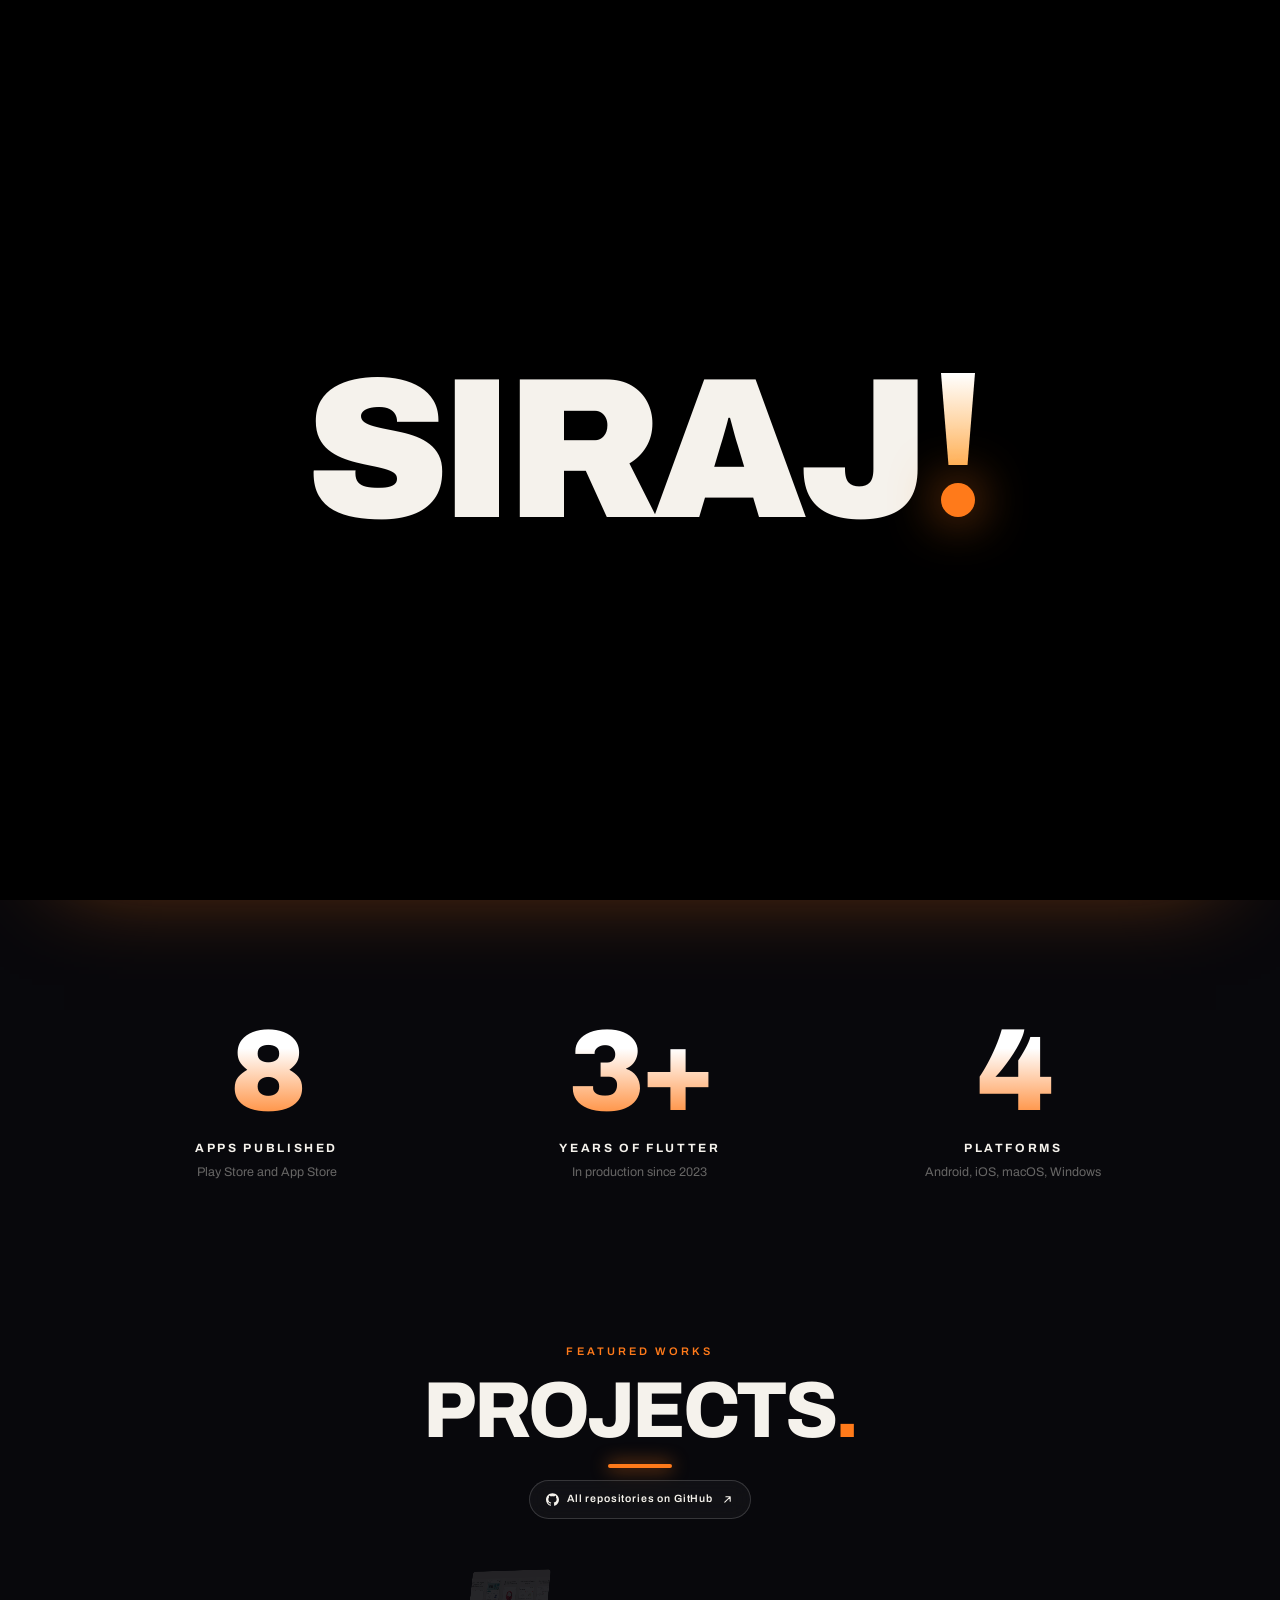
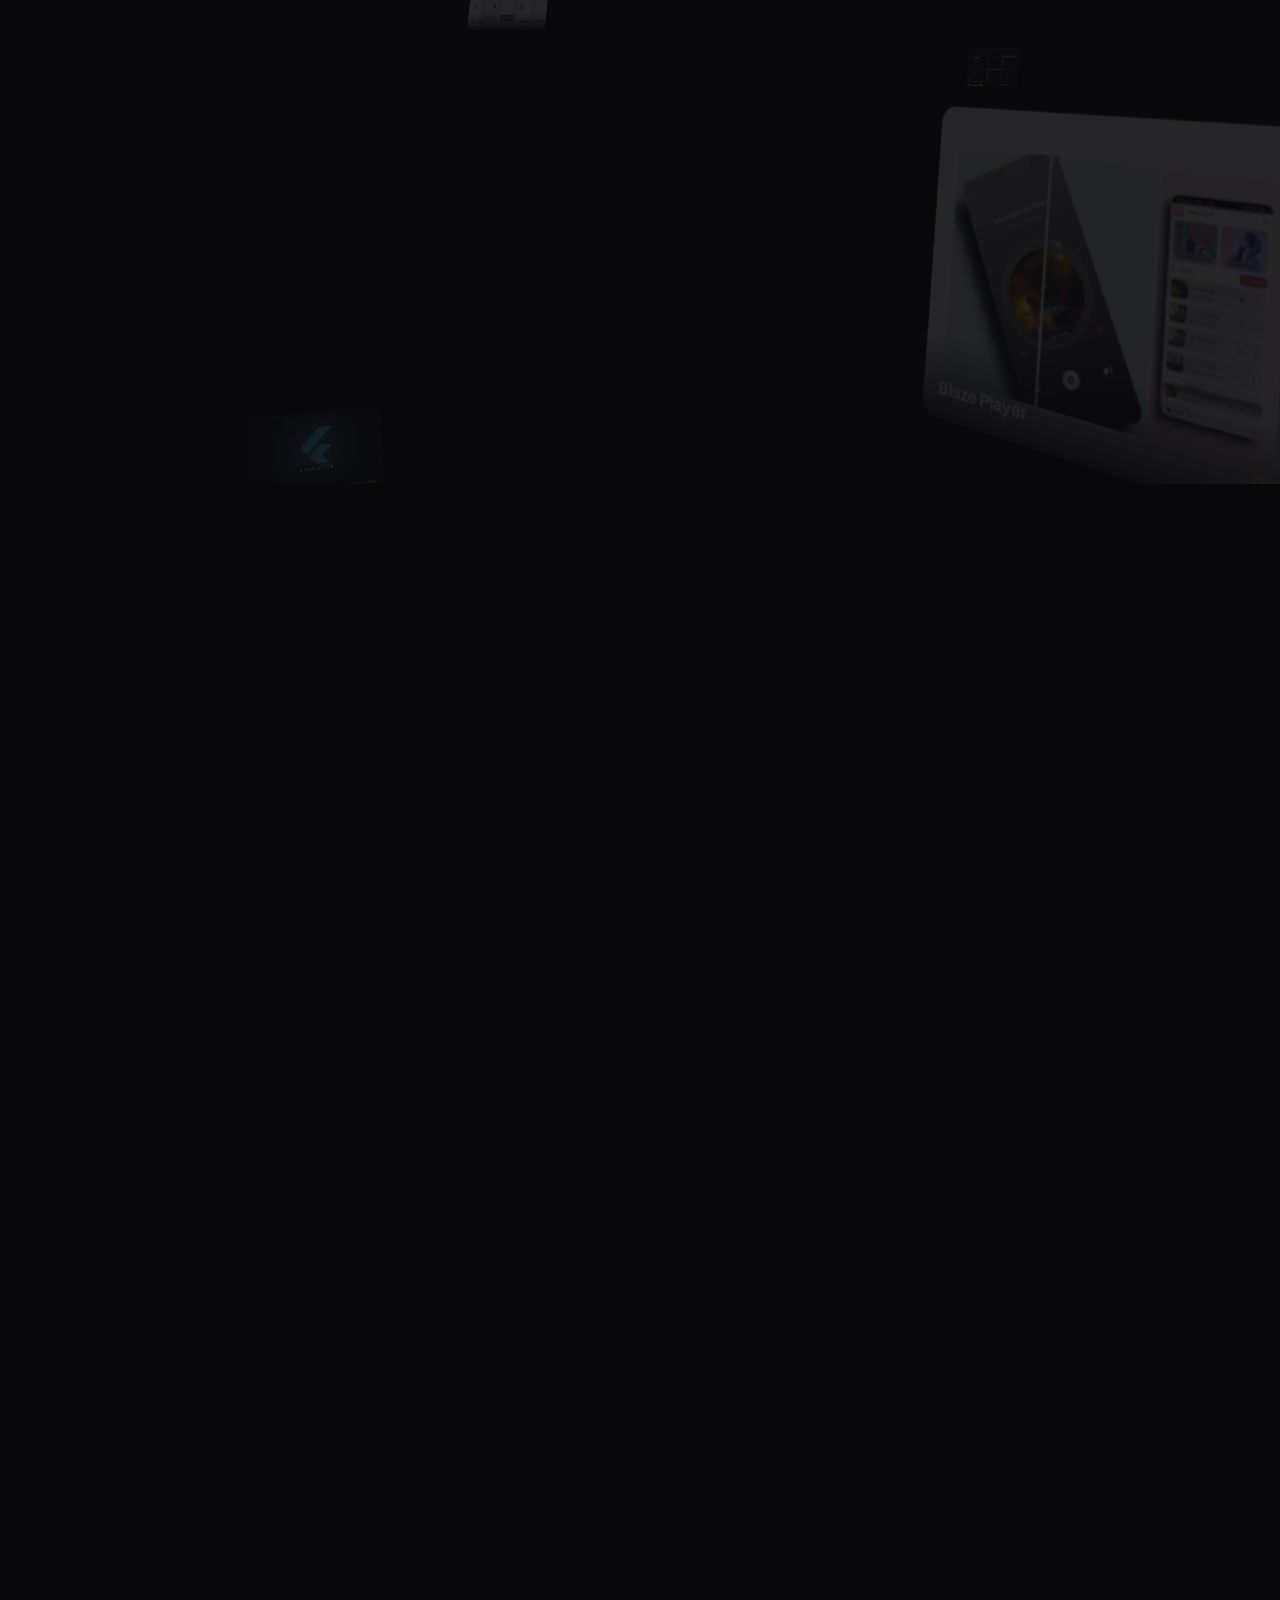
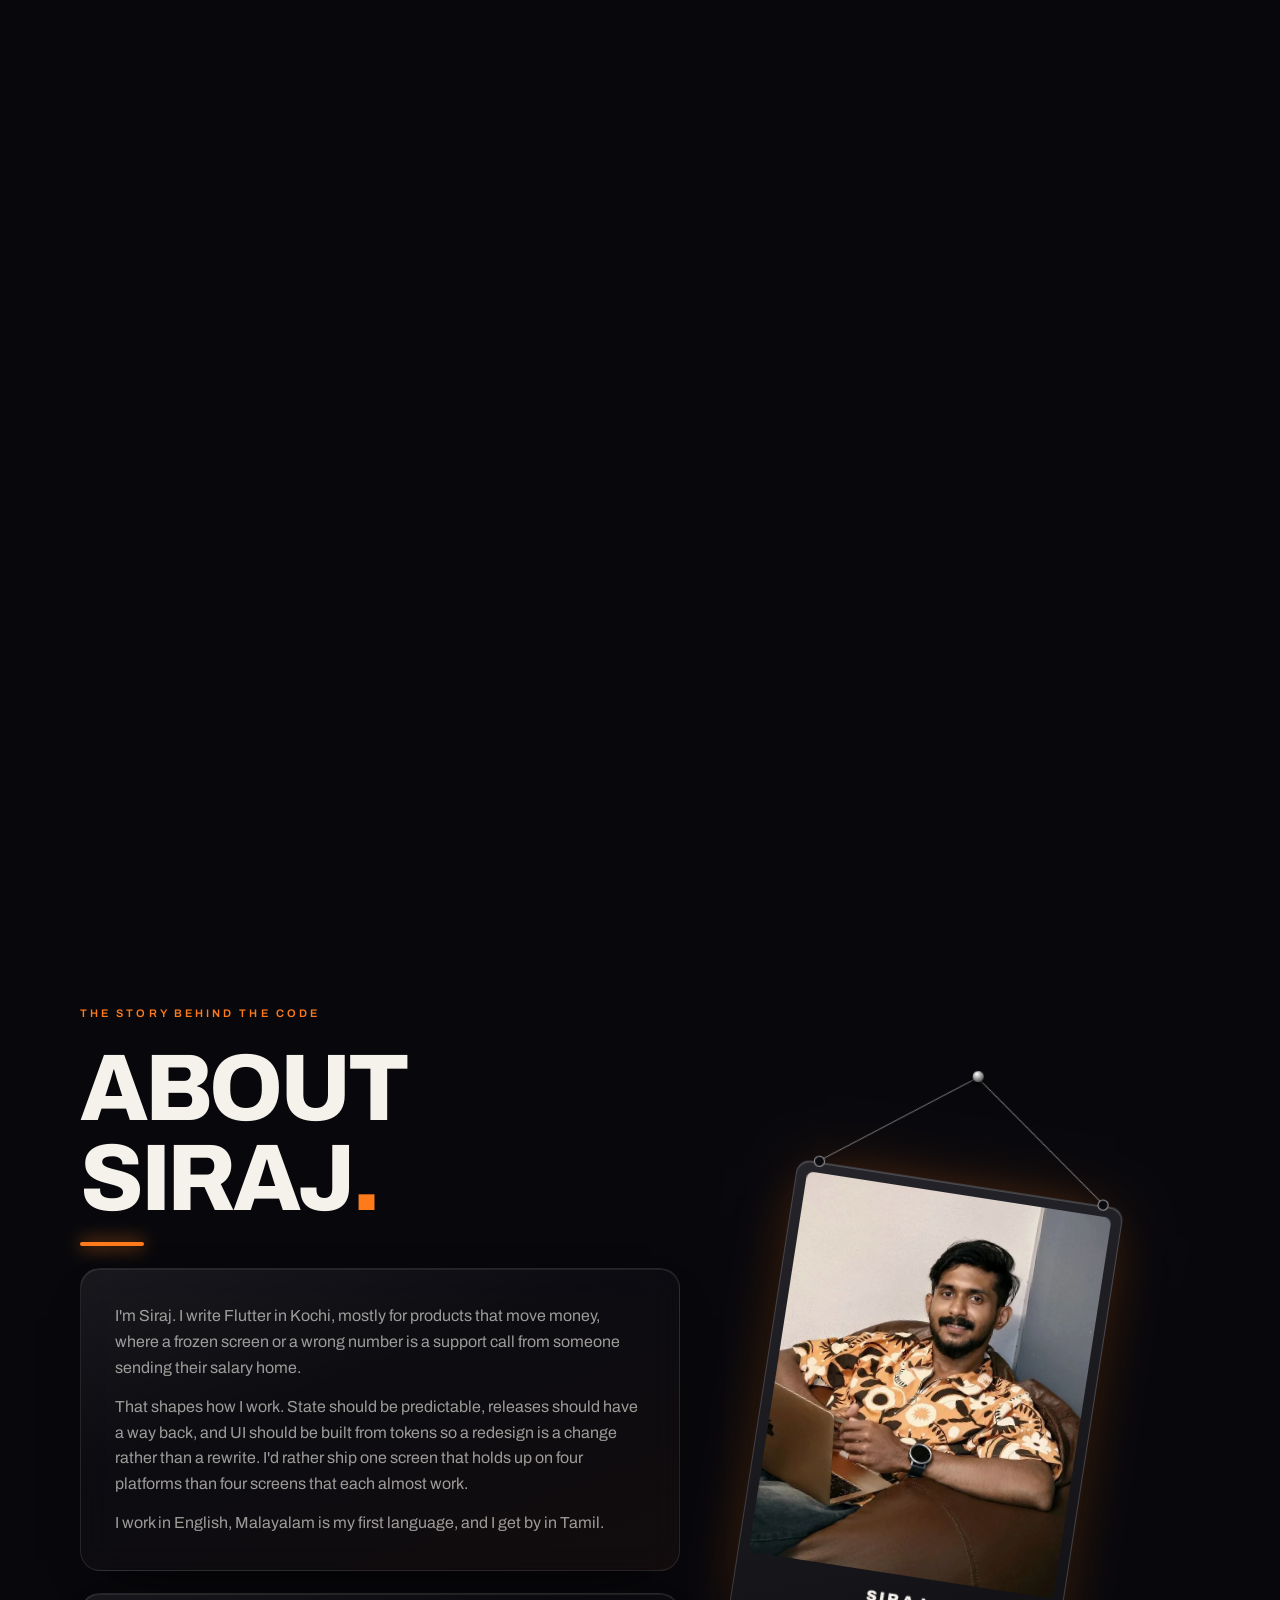
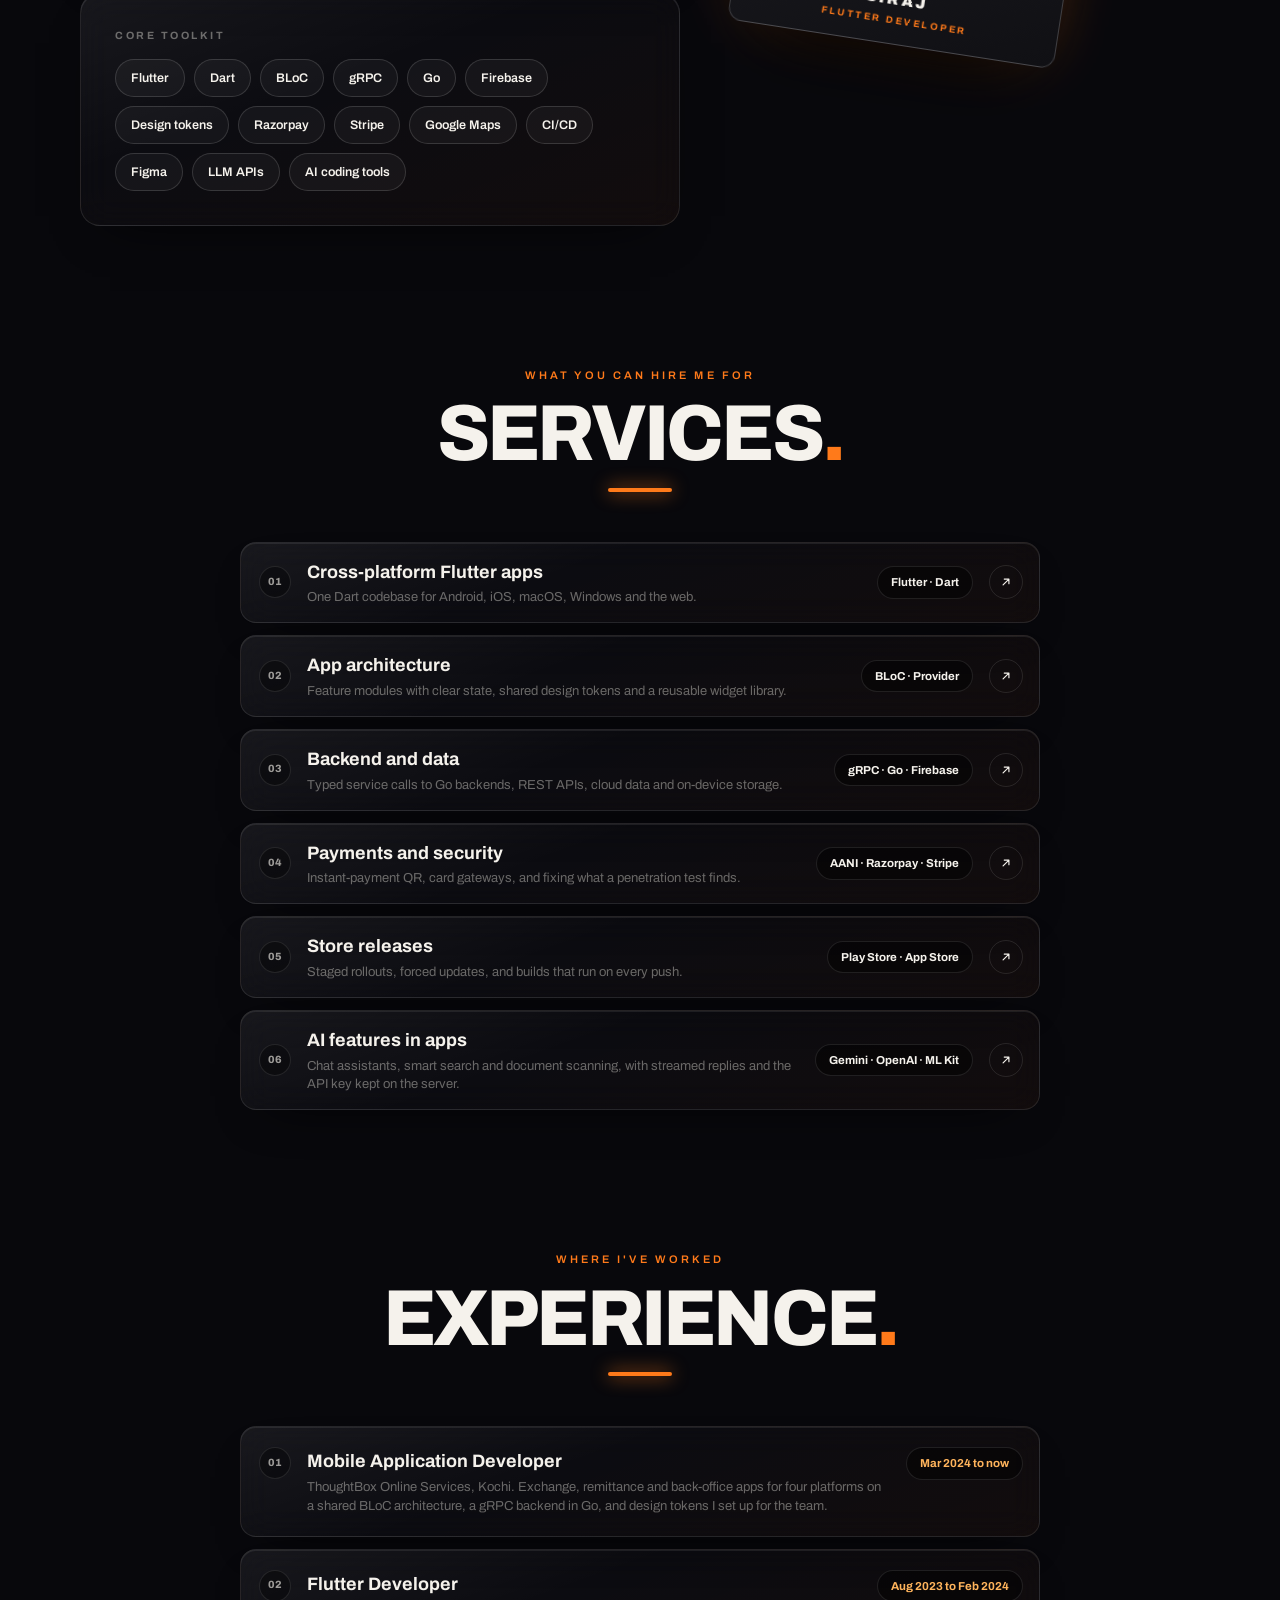
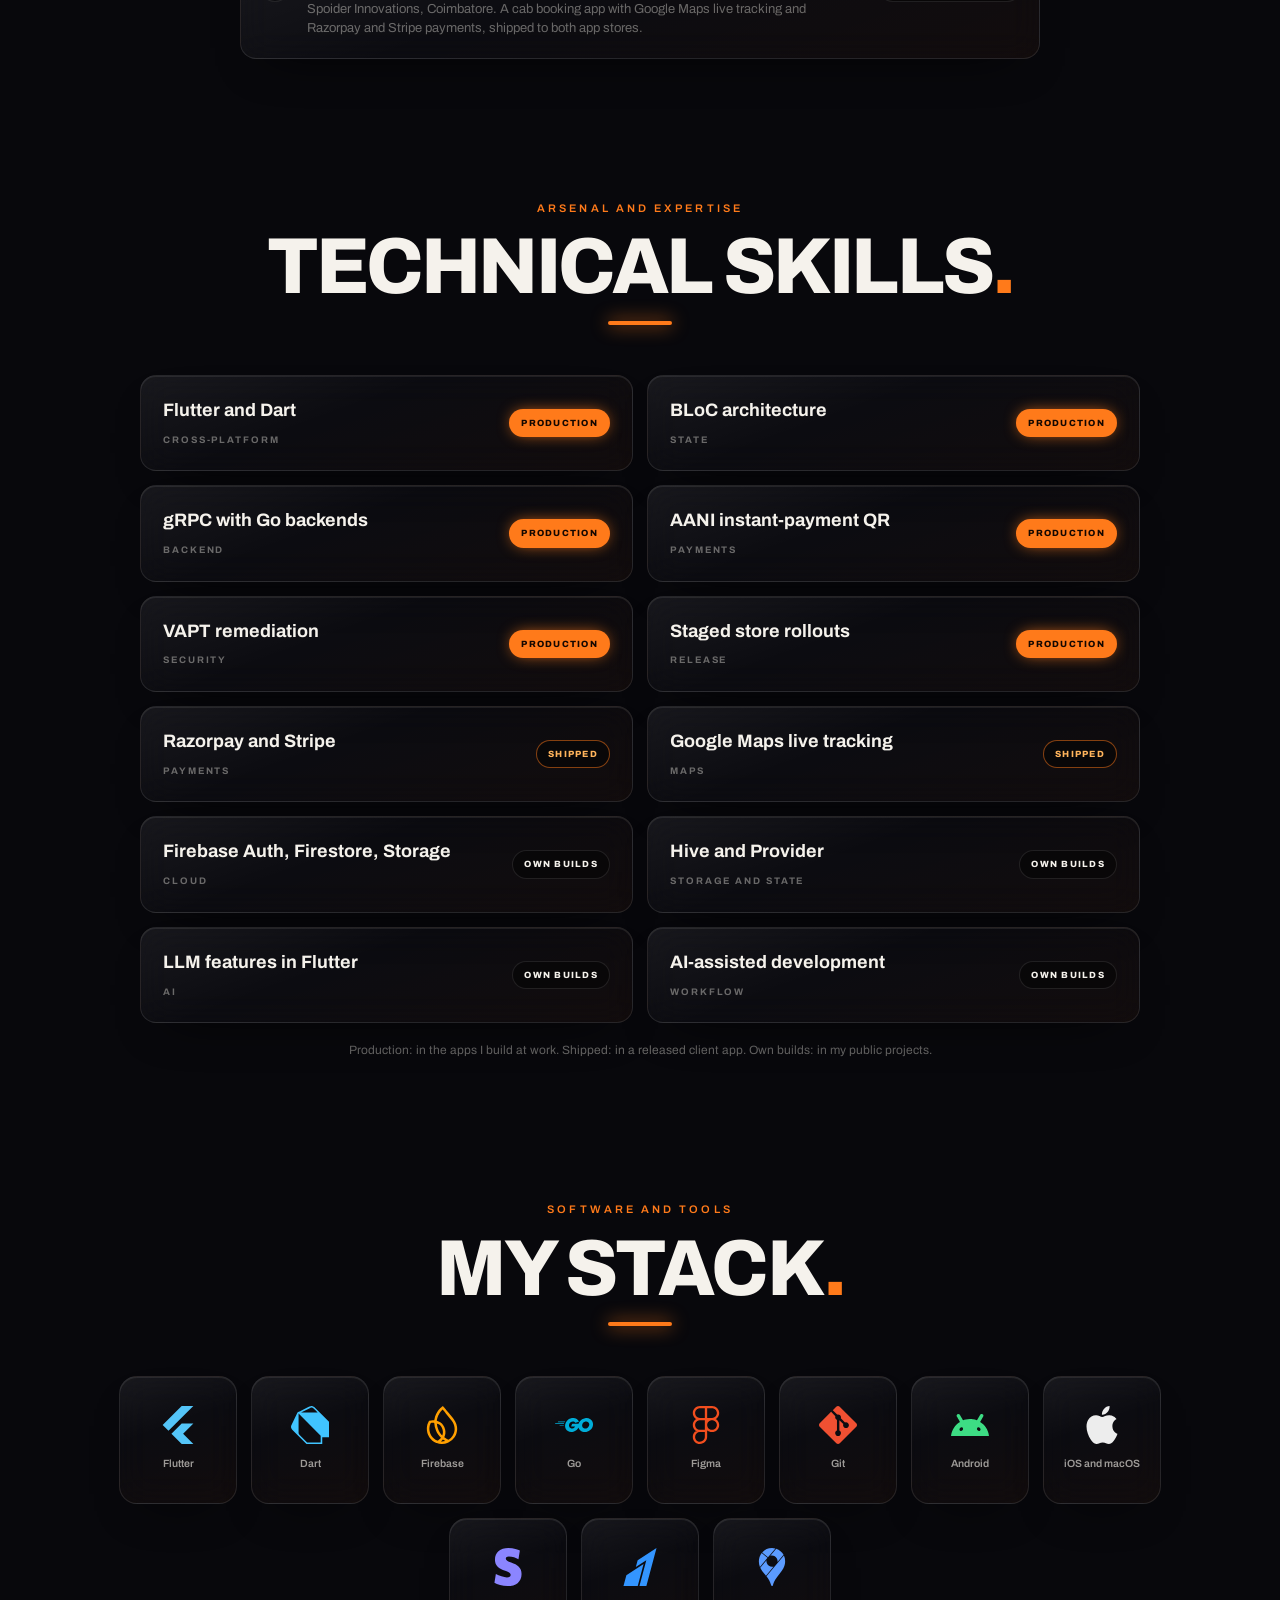
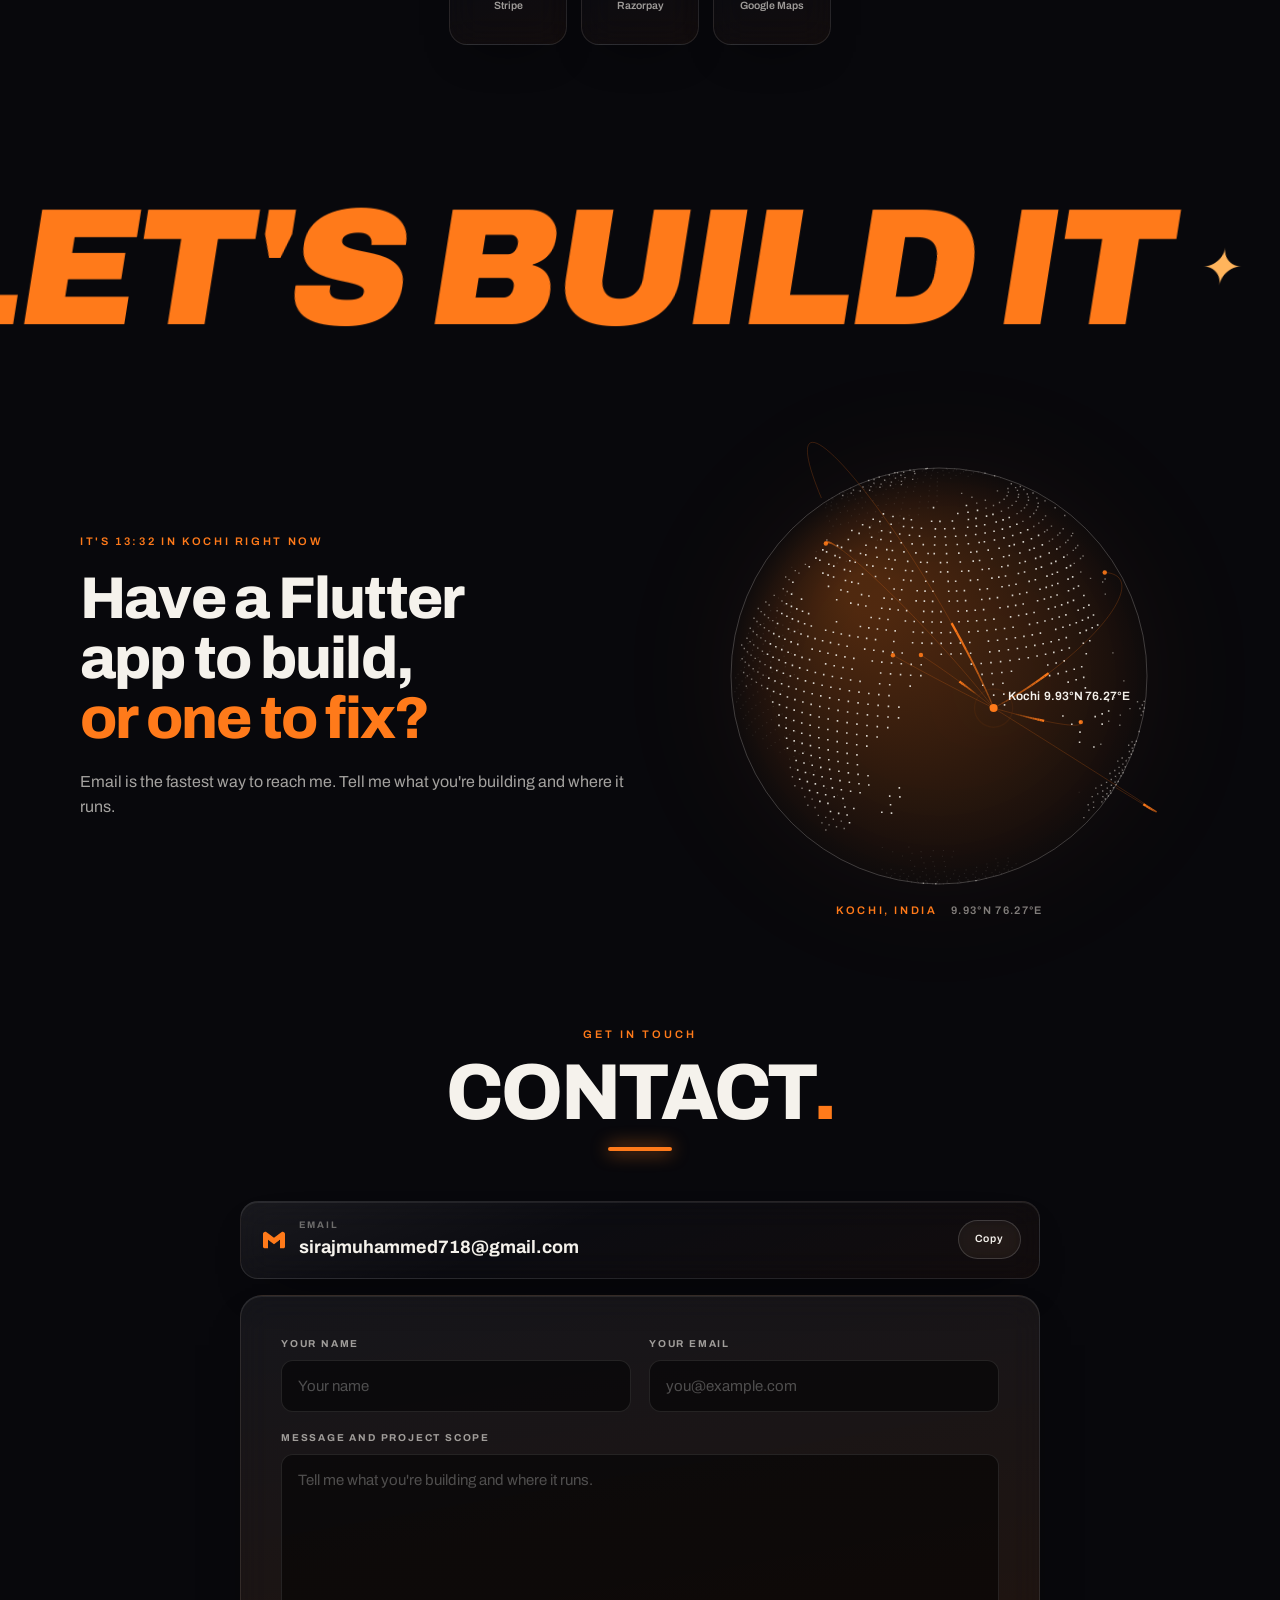
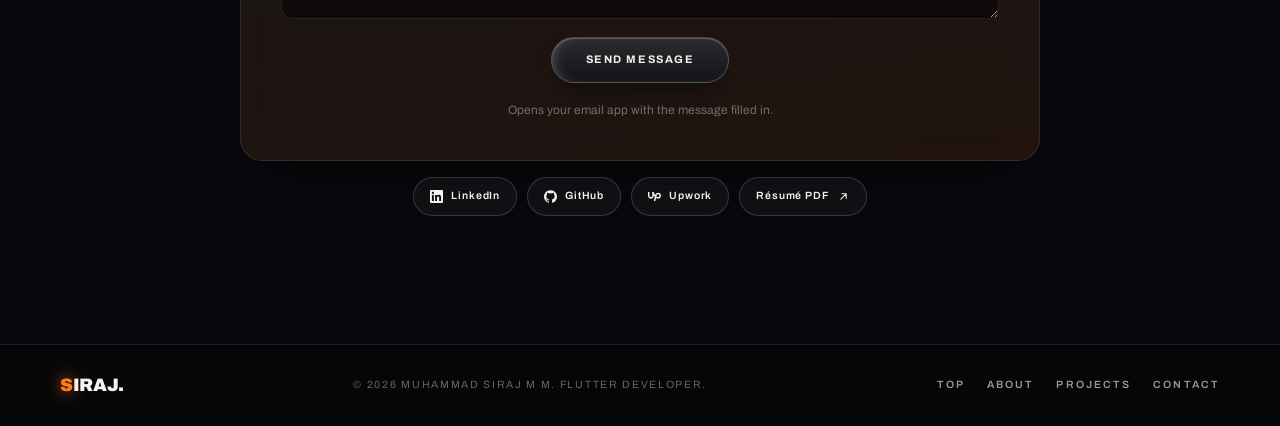
==== commit e0e4a893: "Add availability badge, Web3Forms contact, booking link and goo button - "Open to Flutter roles and " ====
--- a/index.html
+++ b/index.html
@@ -35,7 +35,6 @@
     "@type": "Person",
     "name": "Muhammad Siraj M M",
     "jobTitle": "Mobile Application Developer",
-    "knowsAbout": ["Flutter", "Dart", "BLoC", "gRPC", "Go", "Firebase", "Mobile payments", "LLM integration", "AI-assisted development"],
     "worksFor": { "@type": "Organization", "name": "ThoughtBox Online Services" },
     "address": { "@type": "PostalAddress", "addressLocality": "Kochi", "addressCountry": "IN" },
     "email": "mailto:sirajmuhammed718@gmail.com",
@@ -46,7 +45,7 @@
       "https://www.linkedin.com/in/muhammad-siraj-m-m-3ab64a202",
       "https://www.upwork.com/freelancers/~015c46144016569e31"
     ],
-    "knowsAbout": ["Flutter", "Dart", "BLoC", "gRPC", "Go", "Firebase", "Fintech", "Cross-platform app development"]
+    "knowsAbout": ["Flutter", "Dart", "BLoC", "gRPC", "Go", "Firebase", "Fintech", "Cross-platform app development", "LLM integration", "AI-assisted development"]
   }
   </script>
 </head>
@@ -71,6 +70,7 @@
         <i class="hero-glow"></i>
         <img class="hero-me" src="img/siraj-cine.webp" data-xray="img/siraj-xray.webp" alt="Portrait of Muhammad Siraj, backlit in orange" width="1200" height="1490" fetchpriority="high">
         <div class="hero-copy">
+          <a class="avail" href="#contact"><i class="avail-dot" aria-hidden="true"></i>Open to Flutter roles and freelance <span>· Nov 2026</span></a>
           <p class="eyebrow">Flutter developer • Kochi, India</p>
           <h1 class="name" aria-label="Siraj"><span>S</span><span>I</span><span>R</span><span>A</span><span>J</span></h1>
           <p class="role">Mobile apps <i>/</i> Cross-platform</p>
@@ -191,12 +191,15 @@
       <div class="marquee-track"><span>Let's build it</span><span>Let's ship it</span><span>Let's build it</span><span>Let's ship it</span></div>
     </div>
 
-    <section class="contact" id="contact">
+    <!-- Contact settings: data-form-key = your Web3Forms access key (web3forms.com), data-booking = your Cal.com or Calendly link.
+         Leave either empty and the form falls back to opening the visitor's email app, and the booking button stays hidden. -->
+    <section class="contact" id="contact" data-form-key="" data-booking="">
       <div class="pitch">
         <div class="pitch-copy rv">
           <p class="pitch-time" id="kochi-time" hidden></p>
           <p class="pitch-title">Have a Flutter app to build, <em>or one to fix?</em></p>
           <p class="pitch-sub">Email is the fastest way to reach me. Tell me what you're building and where it runs.</p>
+          <p class="pitch-cta" data-book hidden><a class="pill pill-acc" target="_blank" rel="noopener">Book a 20-min call <svg viewBox="0 0 24 24" aria-hidden="true"><path d="M7 17 17 7M9 7h8v8" fill="none" stroke="currentColor" stroke-width="2" stroke-linecap="round" stroke-linejoin="round"/></svg></a><span>or email, whichever suits you</span></p>
         </div>
         <div class="globe-wrap rv">
           <canvas class="globe" id="globe" aria-hidden="true"></canvas>
@@ -213,7 +216,8 @@
           <label>Your name<input name="name" type="text" autocomplete="name" placeholder="Your name" required></label>
           <label>Your email<input name="email" type="email" autocomplete="email" placeholder="you@example.com" required></label>
           <label class="wide">Message and project scope<textarea name="message" rows="6" placeholder="Tell me what you're building and where it runs." required></textarea></label>
-          <button class="pill pill-solid" type="submit">Send message</button>
+          <input class="hp" type="checkbox" name="botcheck" tabindex="-1" autocomplete="off" aria-hidden="true">
+          <span class="goo-wrap"><canvas class="goo" aria-hidden="true"></canvas><button class="pill pill-solid" type="submit">Send message</button></span>
           <p class="form-note" id="form-note" role="status">Opens your email app with the message filled in.</p>
         </form>
         <ul class="socials rv">
--- a/css/glass.css
+++ b/css/glass.css
@@ -339,3 +339,30 @@
 .beat-hint::before { content: ""; display: inline-block; width: 7px; height: 7px; margin-right: 7px; border-radius: 50%; background: #ff4a2a; box-shadow: 0 0 8px #ff4a2a; animation: beatdot .86s infinite; vertical-align: 1px; }
 .beat-hint.on { opacity: 1; pointer-events: auto; transform: translate(-50%, -100%); }
 @keyframes beatdot { 0%, 30%, 100% { transform: scale(1); } 8% { transform: scale(1.5); } 22% { transform: scale(1.25); } }
+
+/* Availability badge and contact extras */
+.avail { display: inline-flex; align-items: center; gap: 9px; margin-bottom: 16px; padding: 7px 14px 7px 11px; border-radius: 99px; font-size: 11.5px; font-weight: 600; letter-spacing: .02em; color: var(--text); text-decoration: none;
+  background: rgba(12,12,16,.55); border: 1px solid rgba(255,255,255,.14); -webkit-backdrop-filter: blur(10px); backdrop-filter: blur(10px); transition: border-color .25s, transform .25s; }
+.avail span { color: var(--mut); font-weight: 500; }
+.avail:hover { border-color: rgba(74,222,128,.6); transform: translateY(-1px); }
+.avail-dot { position: relative; width: 8px; height: 8px; border-radius: 50%; background: #4ade80; box-shadow: 0 0 10px #4ade80; flex: none; }
+.avail-dot::after { content: ""; position: absolute; inset: 0; border-radius: 50%; background: #4ade80; animation: availping 2s ease-out infinite; }
+@keyframes availping { from { transform: scale(1); opacity: .7; } to { transform: scale(3); opacity: 0; } }
+@media (prefers-reduced-motion: reduce) { .avail-dot::after { animation: none; } }
+.pitch-cta { display: flex; flex-wrap: wrap; align-items: center; gap: 10px 16px; margin-top: 22px; }
+.pitch-cta[hidden] { display: none; }
+.pitch-cta .pill-acc { padding: 13px 22px; font-size: 11px; }
+.pitch-cta span { font-size: 13px; color: var(--mut); }
+.form .hp { position: absolute; left: -9999px; width: 1px; height: 1px; opacity: 0; }
+.form button:disabled { opacity: .6; cursor: progress; }
+.form-note a { color: var(--acc); }
+@media (max-width: 720px) { .avail { font-size: 10.5px; padding: 6px 12px 6px 10px; margin-bottom: 12px; } }
+
+/* Goo around the send button */
+.form .goo-wrap { grid-column: 1 / -1; justify-self: center; position: relative; display: inline-block; }
+.form .goo-wrap .goo { position: absolute; left: -200px; top: -200px; width: calc(100% + 400px); height: calc(100% + 400px); max-width: none; pointer-events: none; z-index: 0; }
+.form .goo-wrap button { position: relative; z-index: 1; transition: translate .25s var(--ease), transform .35s var(--ease), border-color .25s, box-shadow .25s; }
+.avail span { margin-left: -5px; }
+
+/* the goo canvas hangs 200px past the button; keep it from widening the page on phones */
+.contact { overflow-x: clip; }
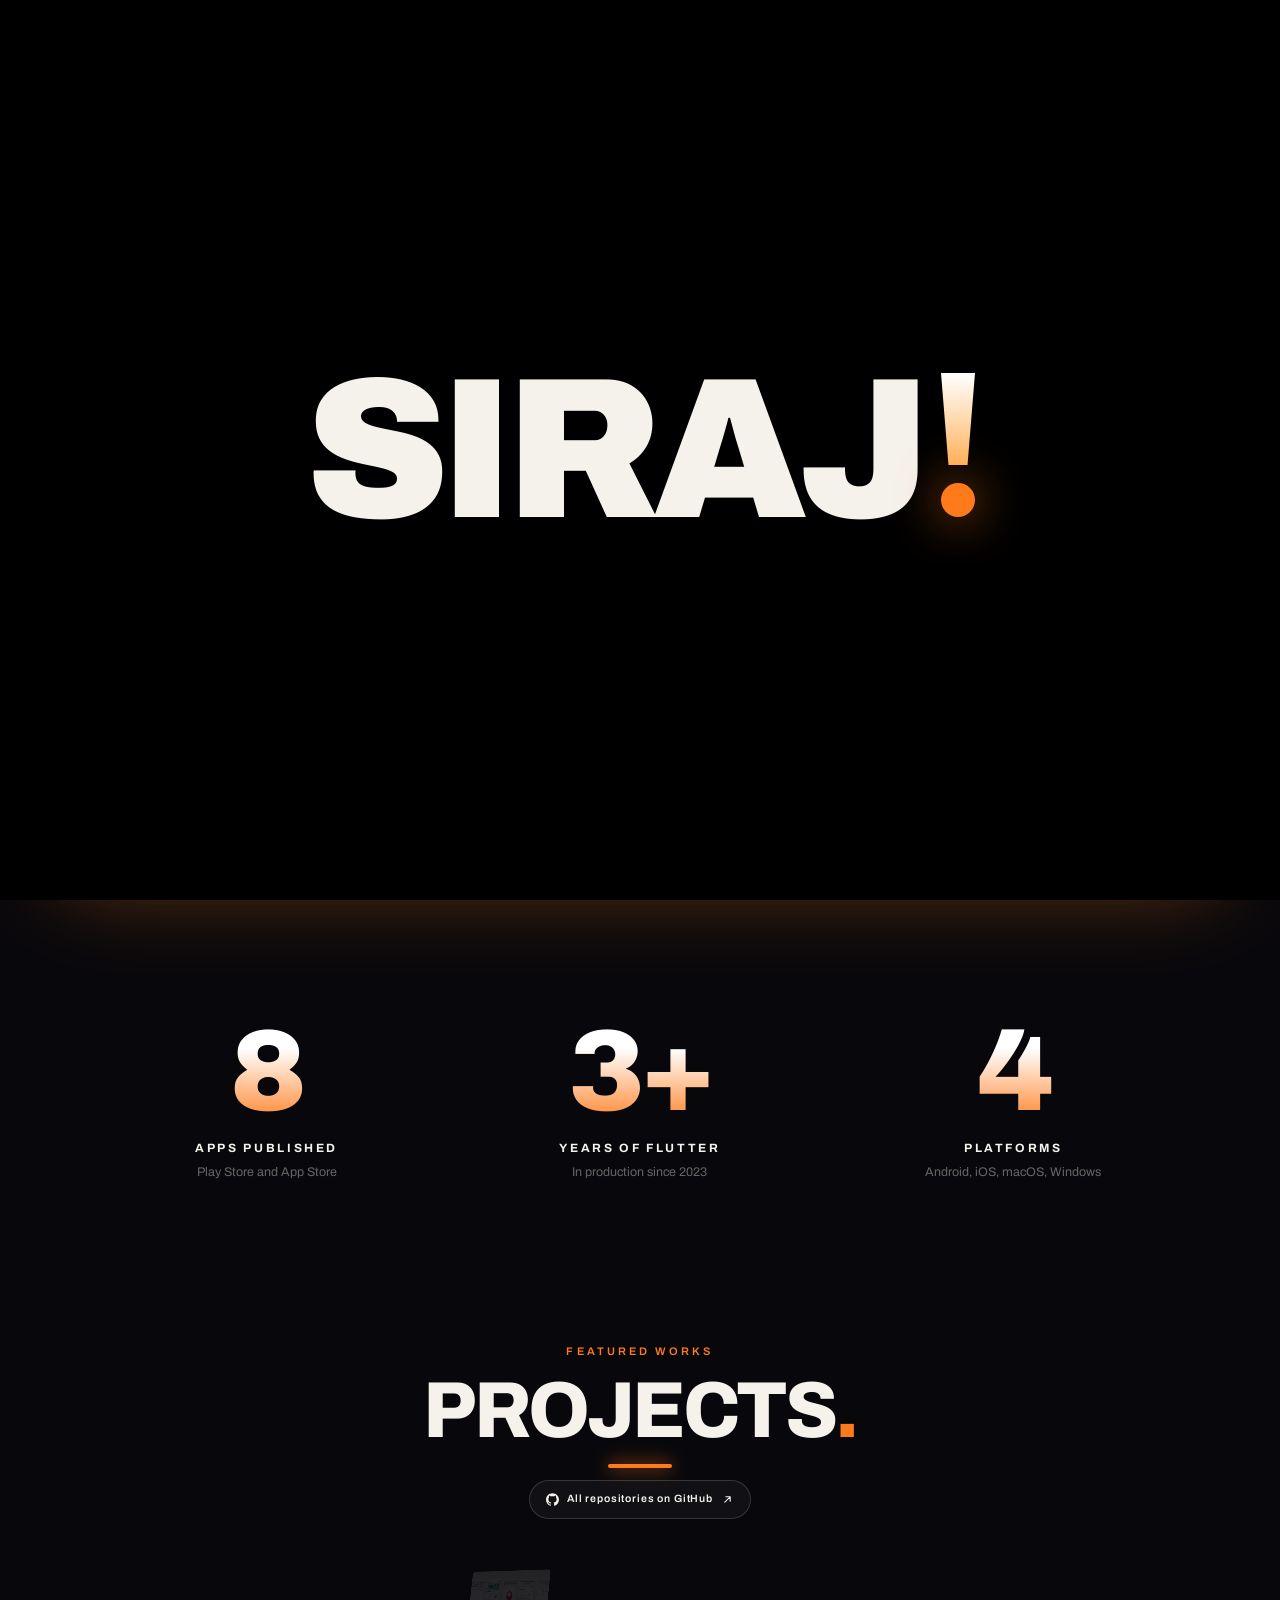
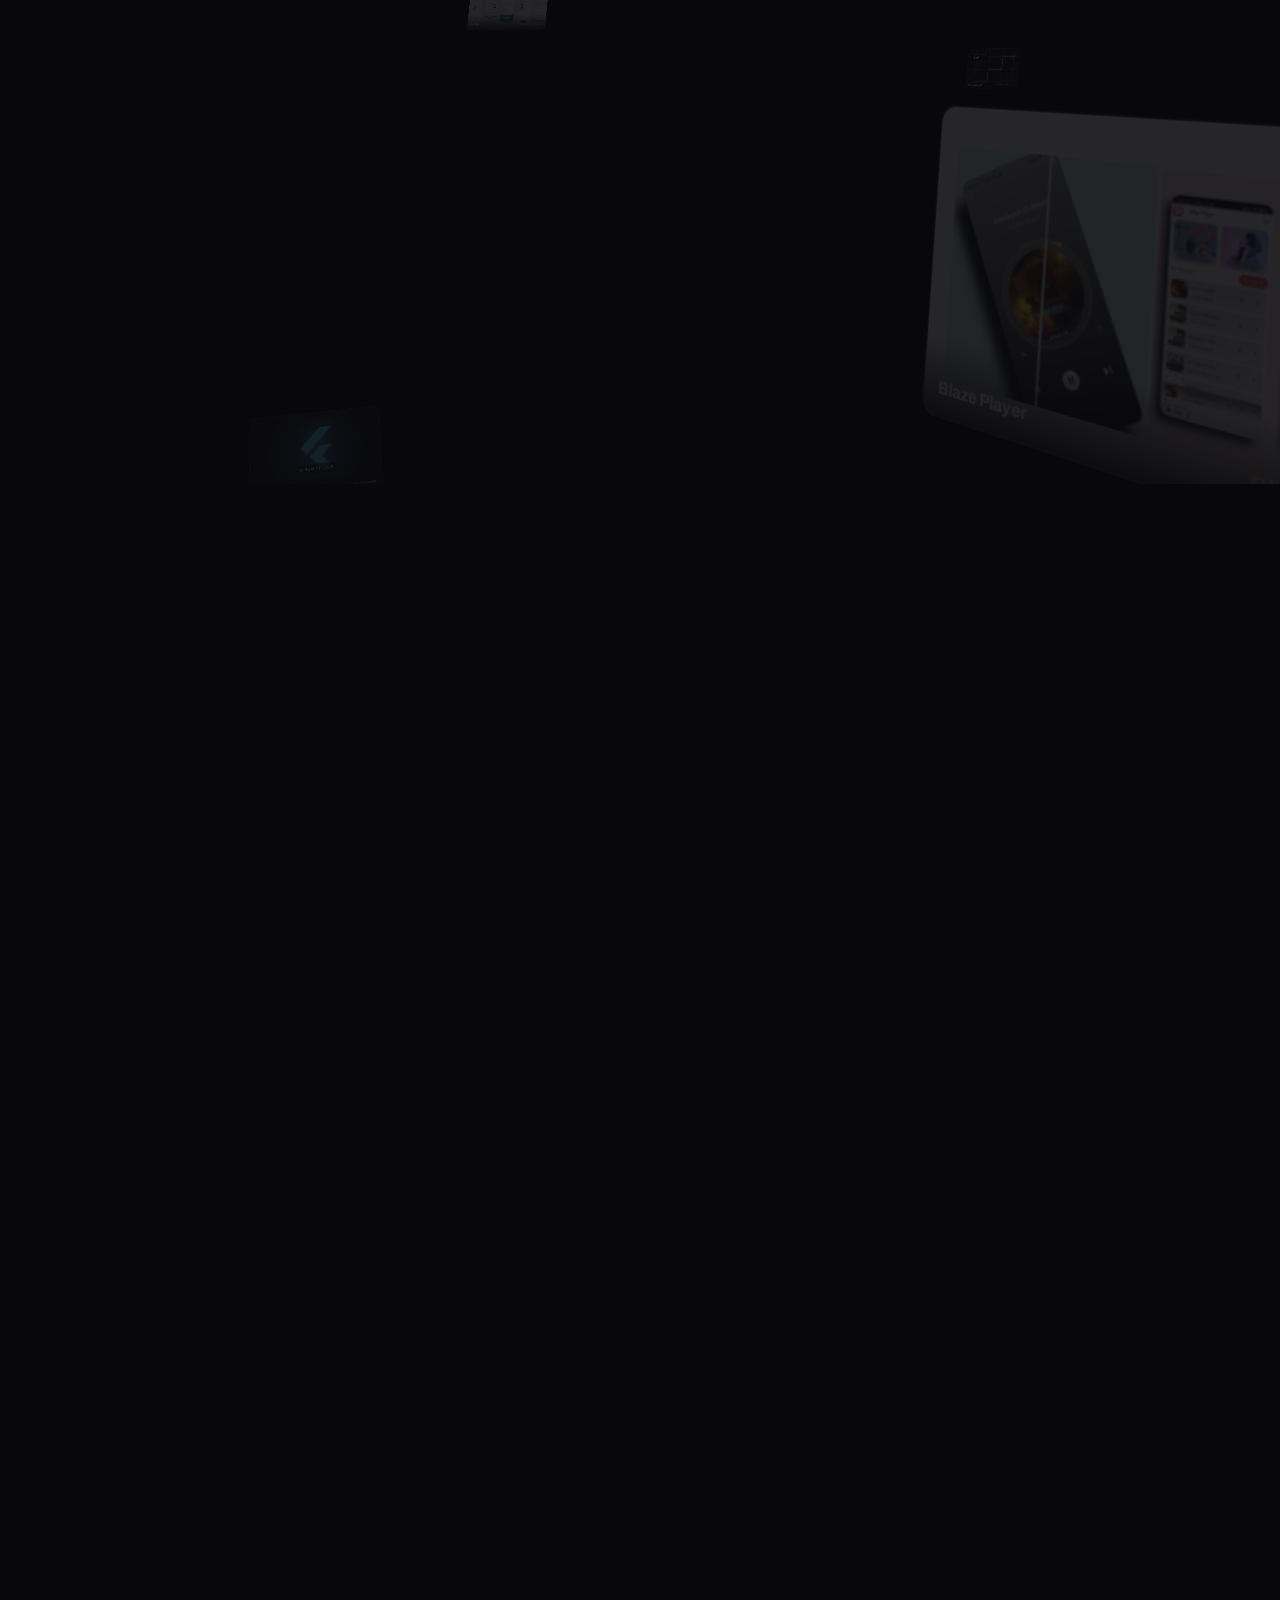
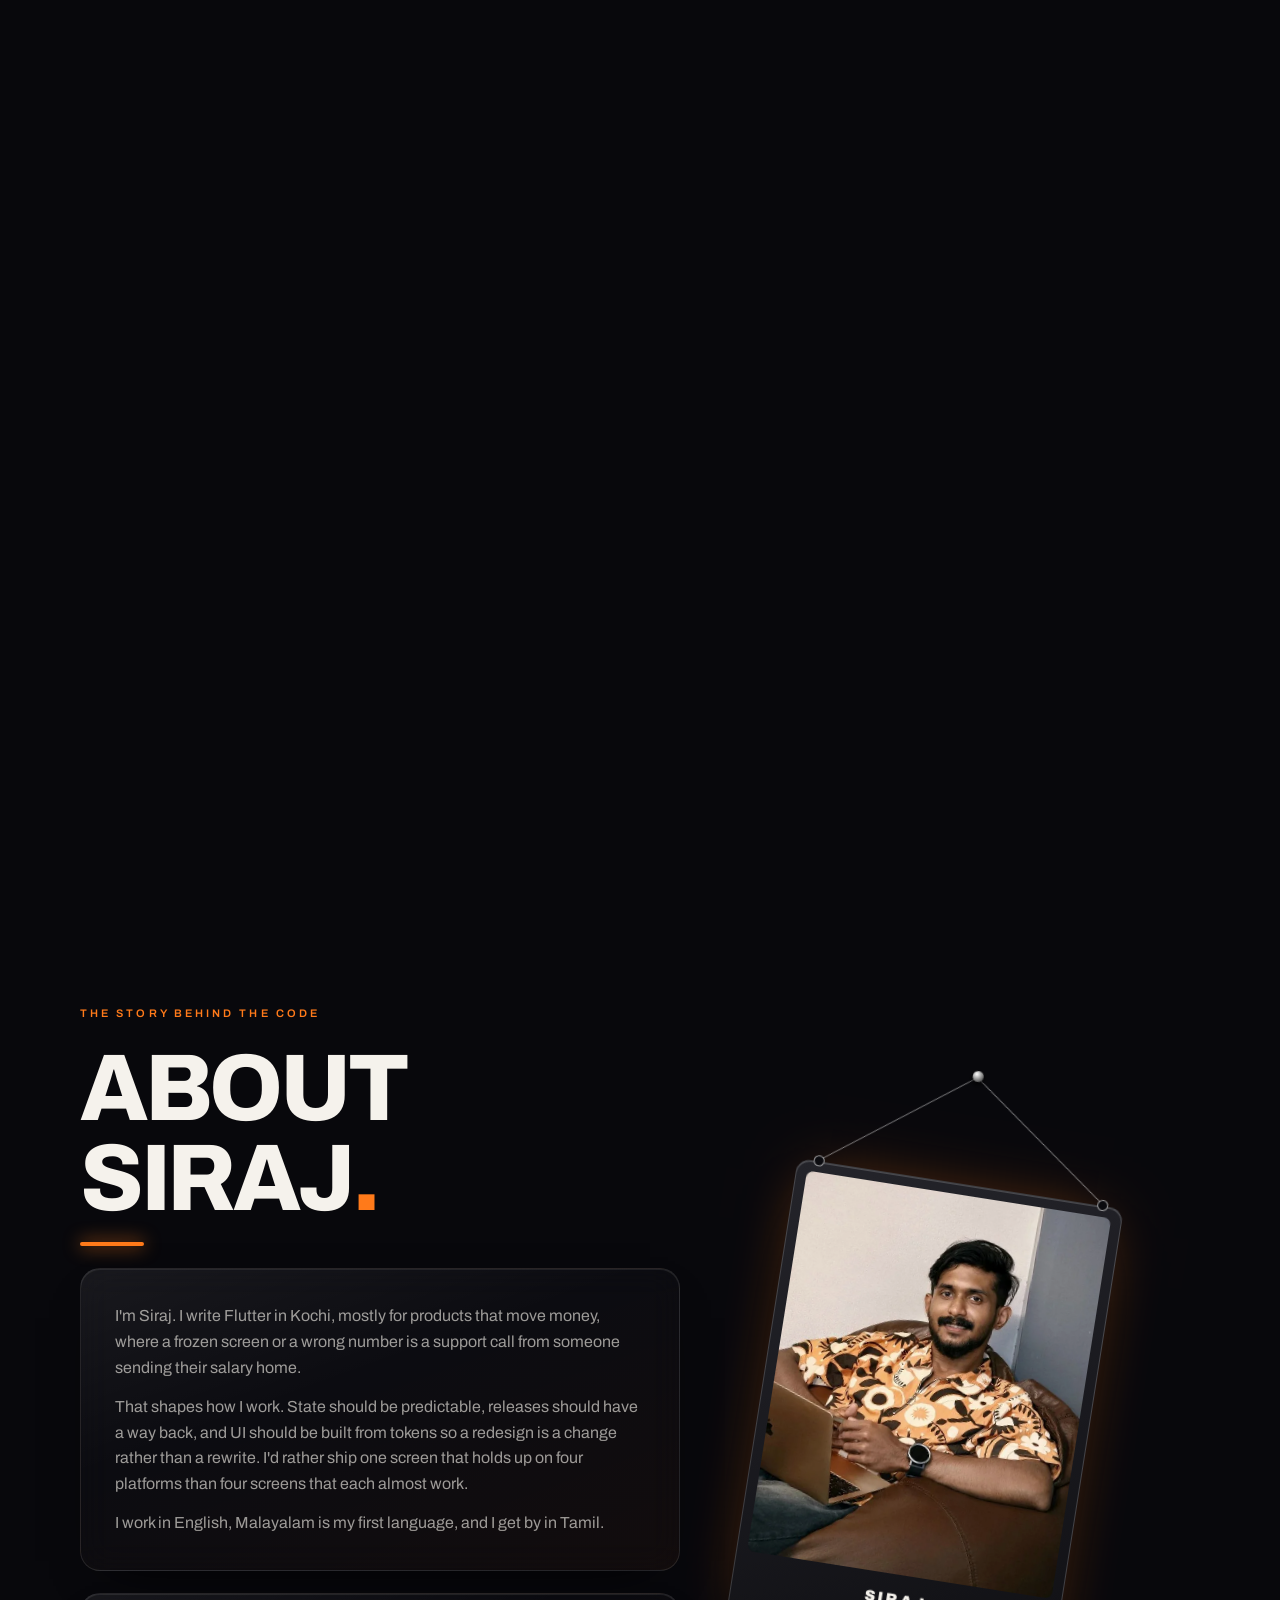
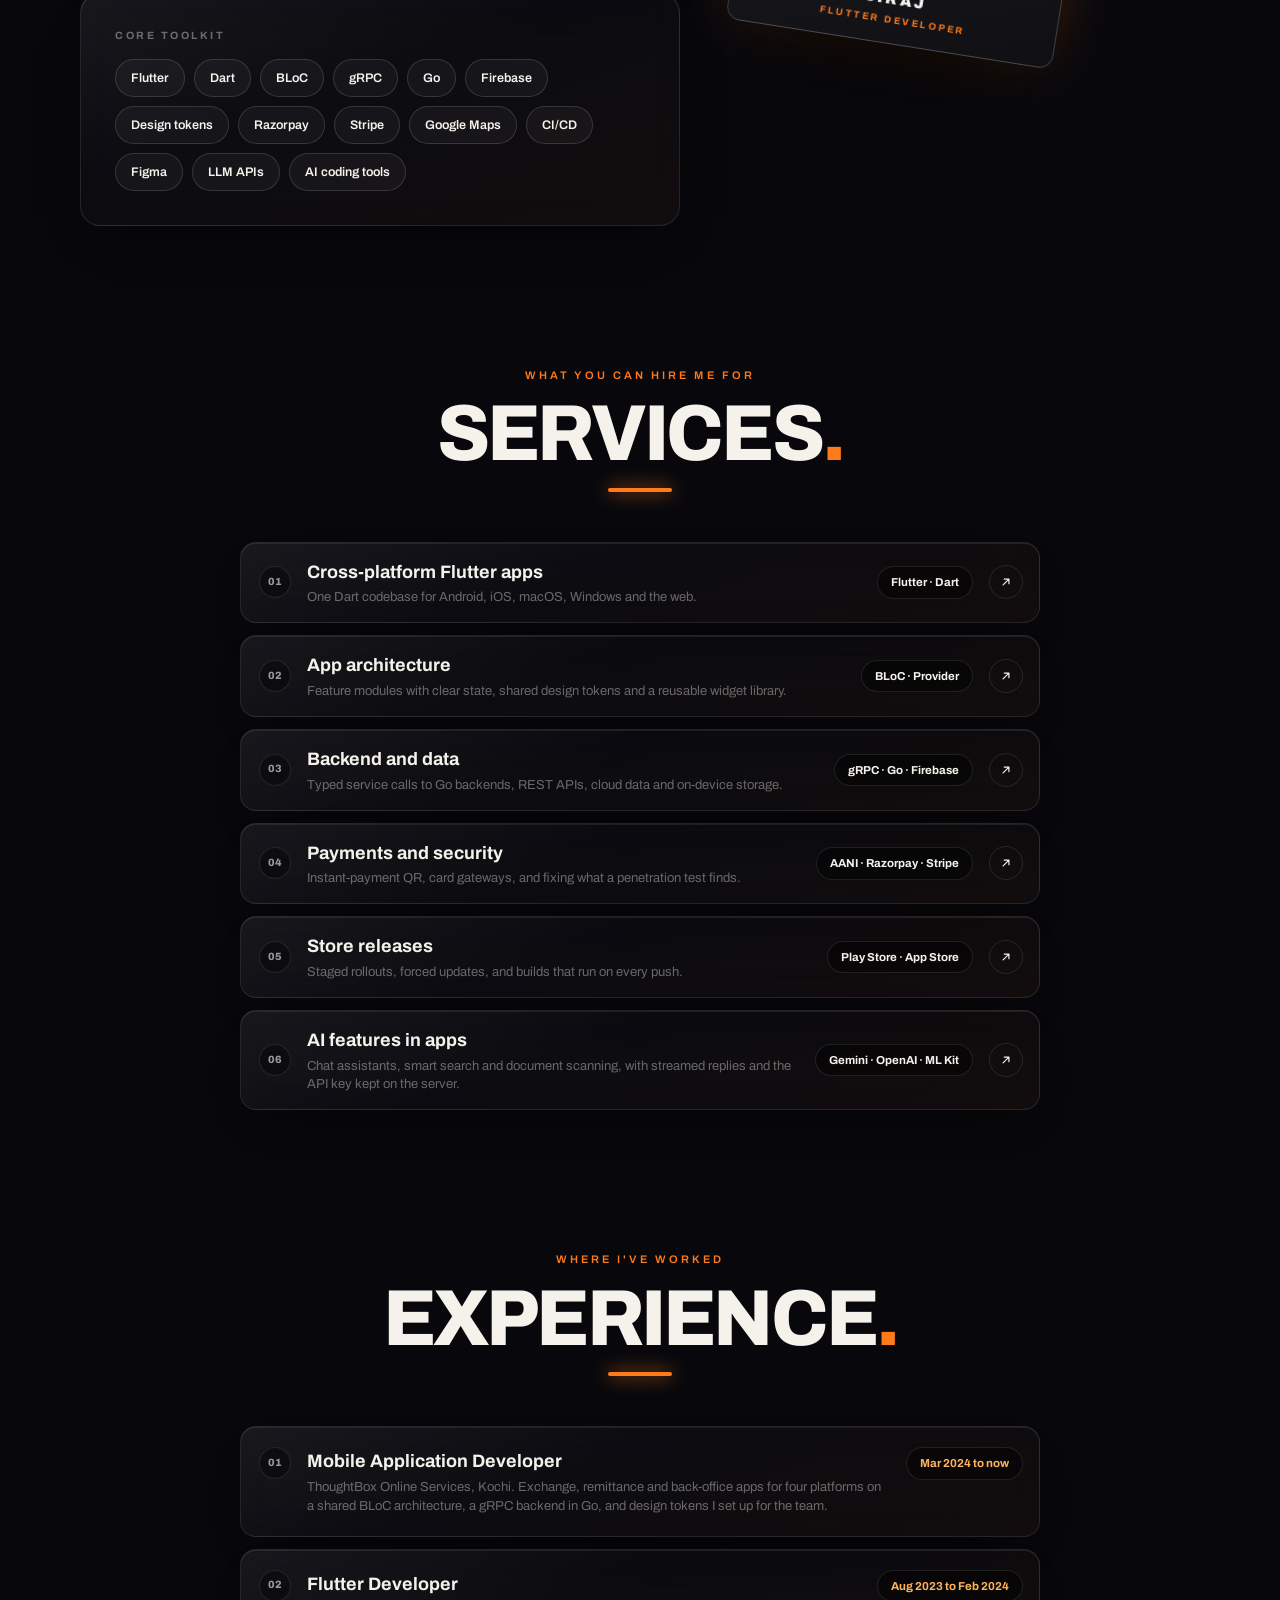
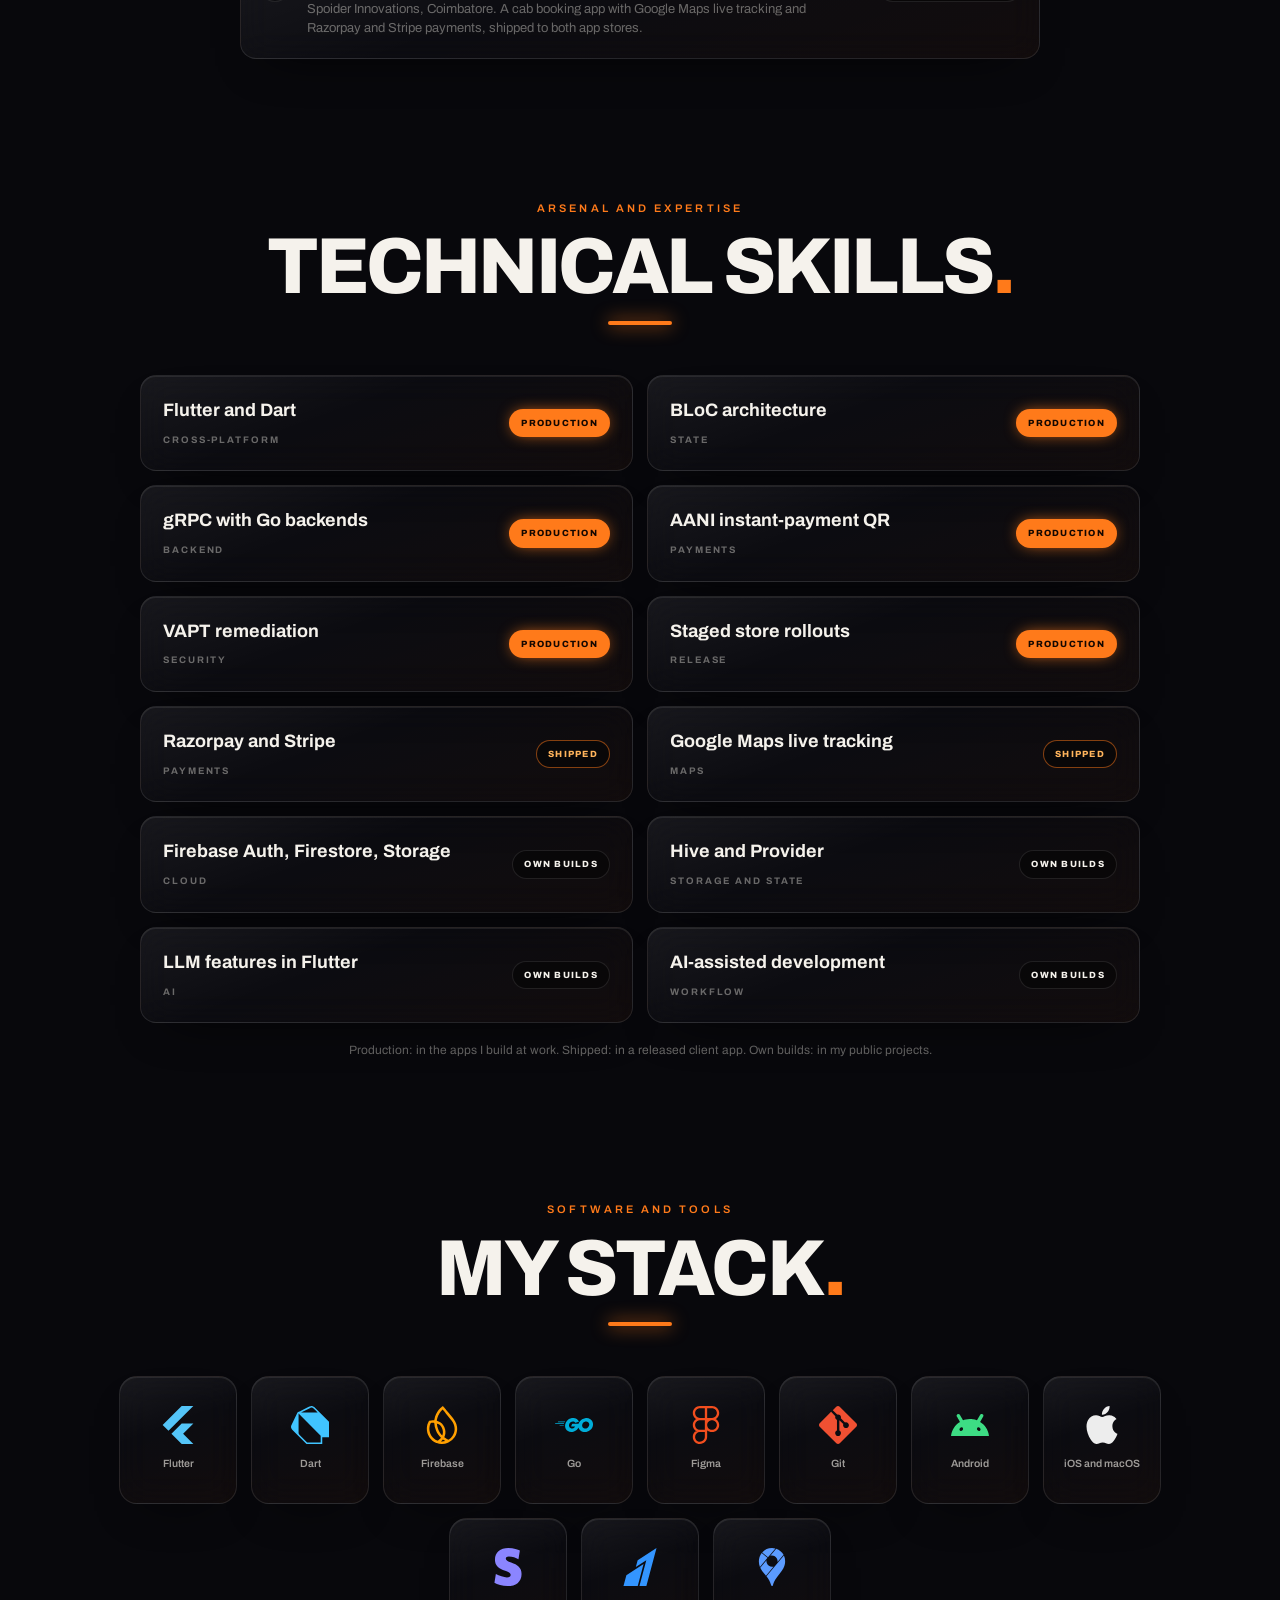
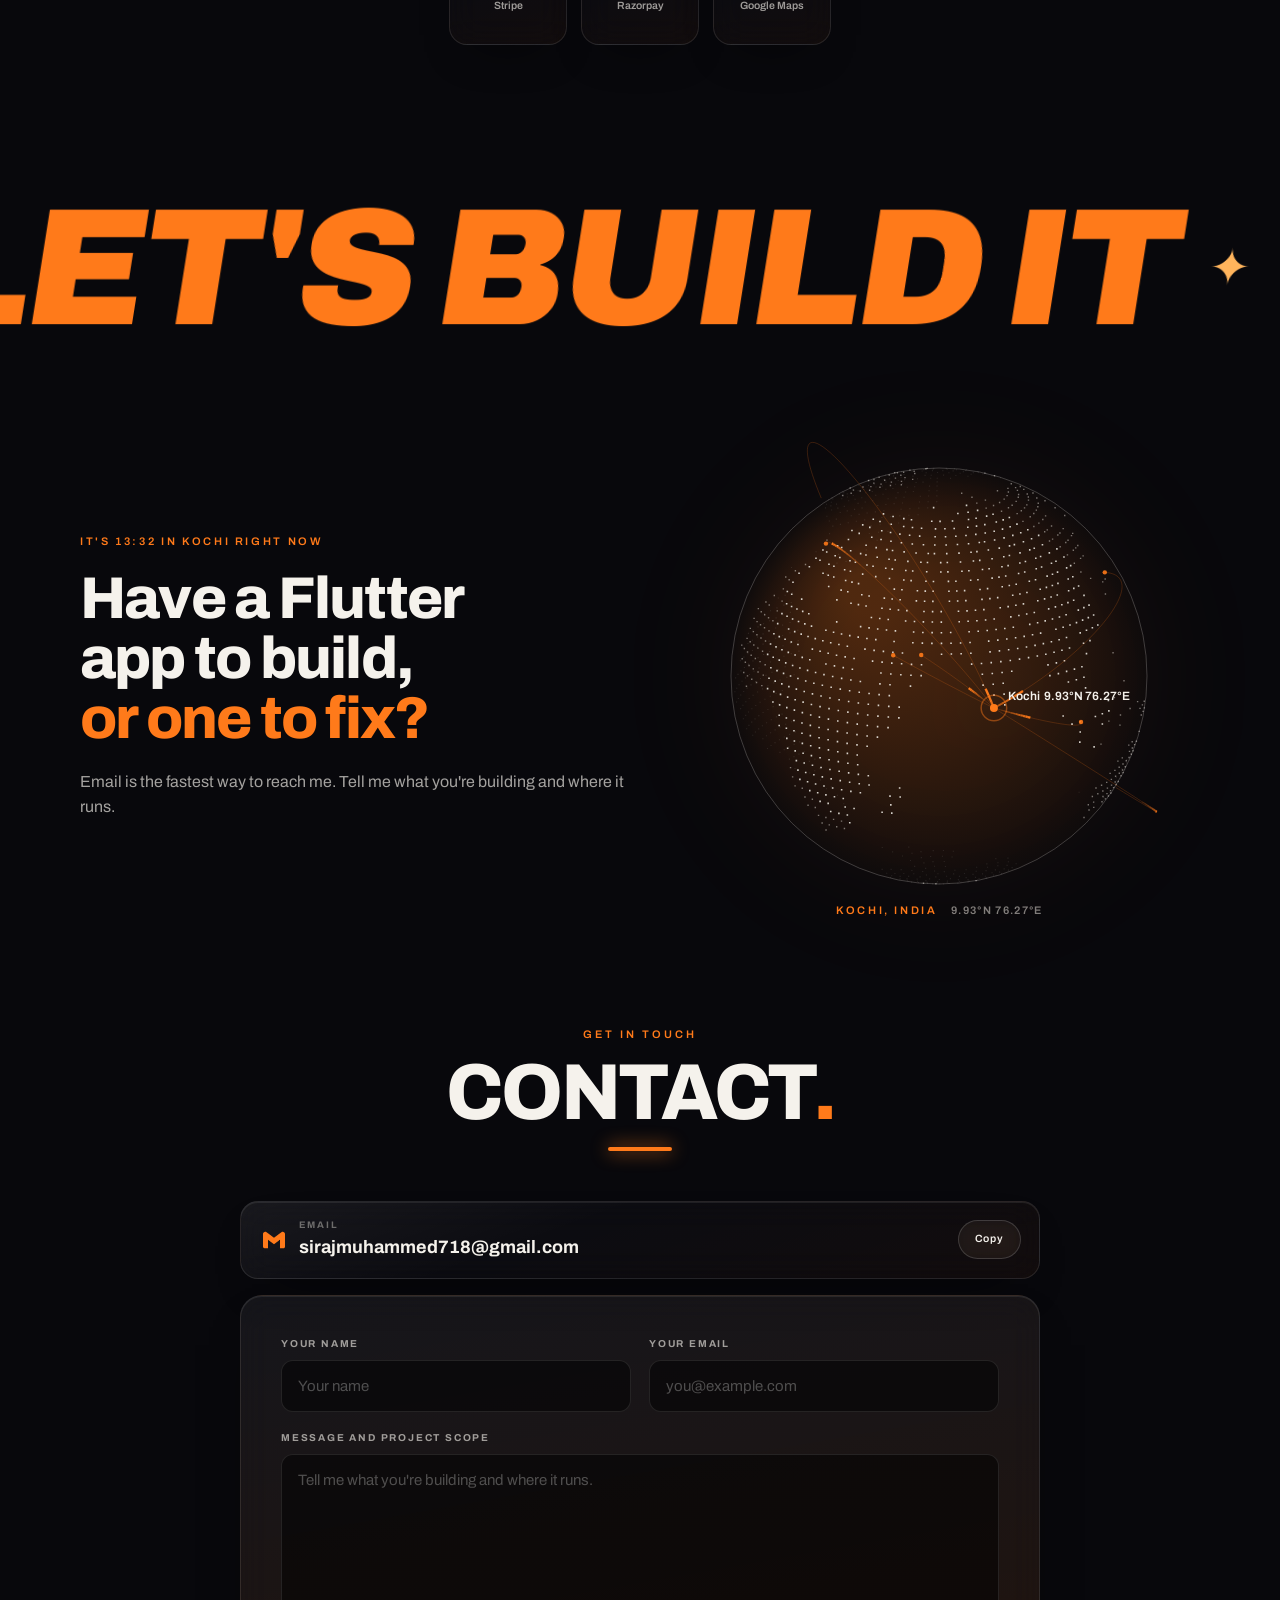
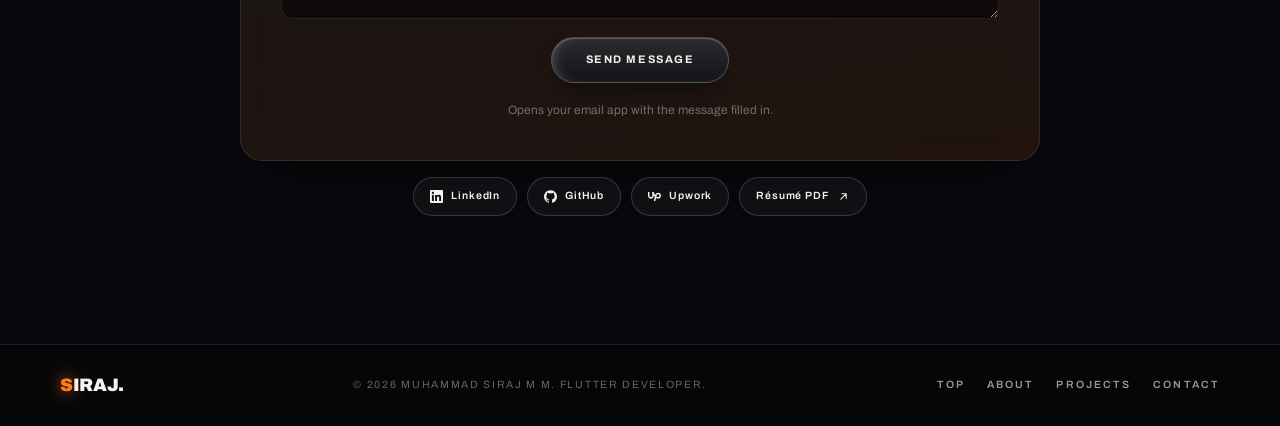
==== commit eda2c578: "Load project and About images sooner - Fetch below-the-fold images and project screenshots once the " ====
--- a/index.html
+++ b/index.html
@@ -105,12 +105,12 @@
   <p>Customer, cashier and back-office apps for a UAE exchange house, built from one Flutter codebase and shipped to Android, iOS, macOS and Windows.</p>
   <ul class="d-list"><li><b>Architecture</b>Designed the BLoC architecture and design tokens shared across the apps.</li><li><b>Backend</b>Integrated the Go backend over gRPC.</li><li><b>Payments</b>Implemented UAE AANI instant-payment QR flows.</li><li><b>Security</b>Led remediation of VAPT findings.</li><li><b>Release</b>Managed Play Store staged rollouts and forced updates.</li></ul>
   <p class="d-note">Client code is private, so the tile is an illustration, not a screenshot.</p></template></li><li class="tile" style="--i:1"><button class="tile-btn" type="button" data-project="quibix" aria-haspopup="dialog">
-            <span class="tile-art"><img src="img/quibix.webp" alt="" loading="lazy" width="1600" height="900"></span>
+            <span class="tile-art"><img src="img/quibix-800.webp" srcset="img/quibix-800.webp 800w, img/quibix.webp 1600w" sizes="(max-width: 860px) 46vw, 360px" alt="" loading="lazy" decoding="async" width="1600" height="900"></span>
             <span class="tile-cap"><b>Quibix</b><i>E-commerce · Firebase</i></span>
           </button>
           <template id="p-quibix"><p class="eyebrow">Flutter · Firebase · Razorpay · 2023</p><h3>Quibix, an electronics store</h3>
   <p>Browse, wishlist, pay and track an order. Firebase Auth with Google sign-in, Firestore and Storage behind it, Razorpay at checkout, and Provider state split into presentation, application and infrastructure layers.</p>
-  <div class="d-shots"><img src="img/screens/quibix-home.webp" alt="Quibix home screen" loading="lazy"><img src="img/screens/quibix-detail.webp" alt="Quibix product detail" loading="lazy"><img src="img/screens/quibix-track.webp" alt="Quibix order tracking" loading="lazy"></div>
+  <div class="d-shots"><img src="img/screens/quibix-home.webp" alt="Quibix home screen" width="450" height="967" decoding="async"><img src="img/screens/quibix-detail.webp" alt="Quibix product detail" width="450" height="969" decoding="async"><img src="img/screens/quibix-track.webp" alt="Quibix order tracking" width="448" height="969" decoding="async"></div>
   <a class="pill pill-solid" href="https://github.com/SirajMM/Quibix-ecommerce-app" target="_blank" rel="noopener">Read the source</a></template></li><li class="tile" style="--i:2"><button class="tile-btn" type="button" data-project="cab" aria-haspopup="dialog">
             <span class="tile-art"><span class="art art-cab"><svg viewBox="0 0 320 200" preserveAspectRatio="xMidYMid slice" aria-hidden="true"><g class="streets"><path d="M-10 40H330M-10 105H330M-10 165H330M50 -10V210M130 -10V210M215 -10V210M285 -10V210"/><path d="M-10 190 120 -10M180 210 330 60"/></g><path class="route" d="M50 165H130V105H215V40H285"/><circle class="car" r="6" cx="50" cy="165"/><g class="pin" transform="translate(285 40)"><circle r="14"/><circle r="5"/></g></svg><span class="art-eta"><small>Driver arriving</small>4 min</span></span></span>
             <span class="tile-cap"><b>Cab booking app</b><i>Live tracking · Payments</i></span>
@@ -119,12 +119,12 @@
   <p>My first production Flutter app: riders book a cab and watch it arrive.</p>
   <ul class="d-list"><li><b>Maps</b>Built live driver tracking with Google Maps.</li><li><b>Payments</b>Integrated Razorpay and Stripe.</li><li><b>Release</b>Shipped releases to the Play Store and App Store.</li></ul>
   <p class="d-note">The tile is an illustration, not a screenshot of the real app.</p></template></li><li class="tile" style="--i:3"><button class="tile-btn" type="button" data-project="blaze" aria-haspopup="dialog">
-            <span class="tile-art"><img src="img/blaze.webp" alt="" loading="lazy" width="1600" height="900"></span>
+            <span class="tile-art"><img src="img/blaze-800.webp" srcset="img/blaze-800.webp 800w, img/blaze.webp 1600w" sizes="(max-width: 860px) 46vw, 360px" alt="" loading="lazy" decoding="async" width="1600" height="900"></span>
             <span class="tile-cap"><b>Blaze Player</b><i>Offline music · Hive</i></span>
           </button>
           <template id="p-blaze"><p class="eyebrow">Flutter · Hive · Provider · 2023</p><h3>Blaze Player, an offline music player</h3>
   <p>Plays the songs already on your phone. Playlists, favourites, recently and most played are stored in Hive, and playback keeps going in the background with a mini player on every screen.</p>
-  <div class="d-shots"><img src="img/screens/blaze-home.webp" alt="Blaze Player home screen" loading="lazy"><img src="img/screens/blaze-fav.webp" alt="Blaze Player favourites" loading="lazy"></div>
+  <div class="d-shots"><img src="img/screens/blaze-home.webp" alt="Blaze Player home screen" width="302" height="651" decoding="async"><img src="img/screens/blaze-fav.webp" alt="Blaze Player favourites" width="302" height="651" decoding="async"></div>
   <a class="pill pill-solid" href="https://github.com/SirajMM/MusicPlayer" target="_blank" rel="noopener">Read the source</a></template></li><li class="tile" style="--i:4"><button class="tile-btn" type="button" data-project="live" aria-haspopup="dialog">
             <span class="tile-art"><span class="art art-live"><svg class="art-logo" viewBox="0 0 24 24" aria-hidden="true"><path d="M14.314 0L2.3 12 6 15.7 21.684.013h-7.357zm.014 11.072L7.857 17.53l6.47 6.47H21.7l-6.46-6.468 6.46-6.46h-7.37z"/></svg><span class="art-play"><i></i>Run it live</span></span></span>
             <span class="tile-cap"><b>Live Flutter demo</b><i>Runs in your browser</i></span>
@@ -162,7 +162,7 @@
           <svg class="strings" viewBox="0 0 100 40" preserveAspectRatio="none" aria-hidden="true"><path d="M50 1 6 40M50 1 94 40"/></svg>
           <i class="nail"></i>
           <figure class="frame-photo">
-            <img src="img/siraj-frame.webp" alt="Siraj working on a laptop" width="600" height="750" loading="lazy">
+            <img src="img/siraj-frame.webp" alt="Siraj working on a laptop" width="600" height="750" loading="lazy" decoding="async">
             <figcaption><b>Siraj</b><span>Flutter developer</span></figcaption>
           </figure>
         </div>
--- a/css/glass.css
+++ b/css/glass.css
@@ -366,3 +366,7 @@
 
 /* the goo canvas hangs 200px past the button; keep it from widening the page on phones */
 .contact { overflow-x: clip; }
+
+/* dark placeholders so images fade onto a surface instead of a hole */
+.tile-art { background: linear-gradient(160deg, #1d1d23, #0e0e12); }
+.frame-photo img, .d-shots img { background: #15151a; }
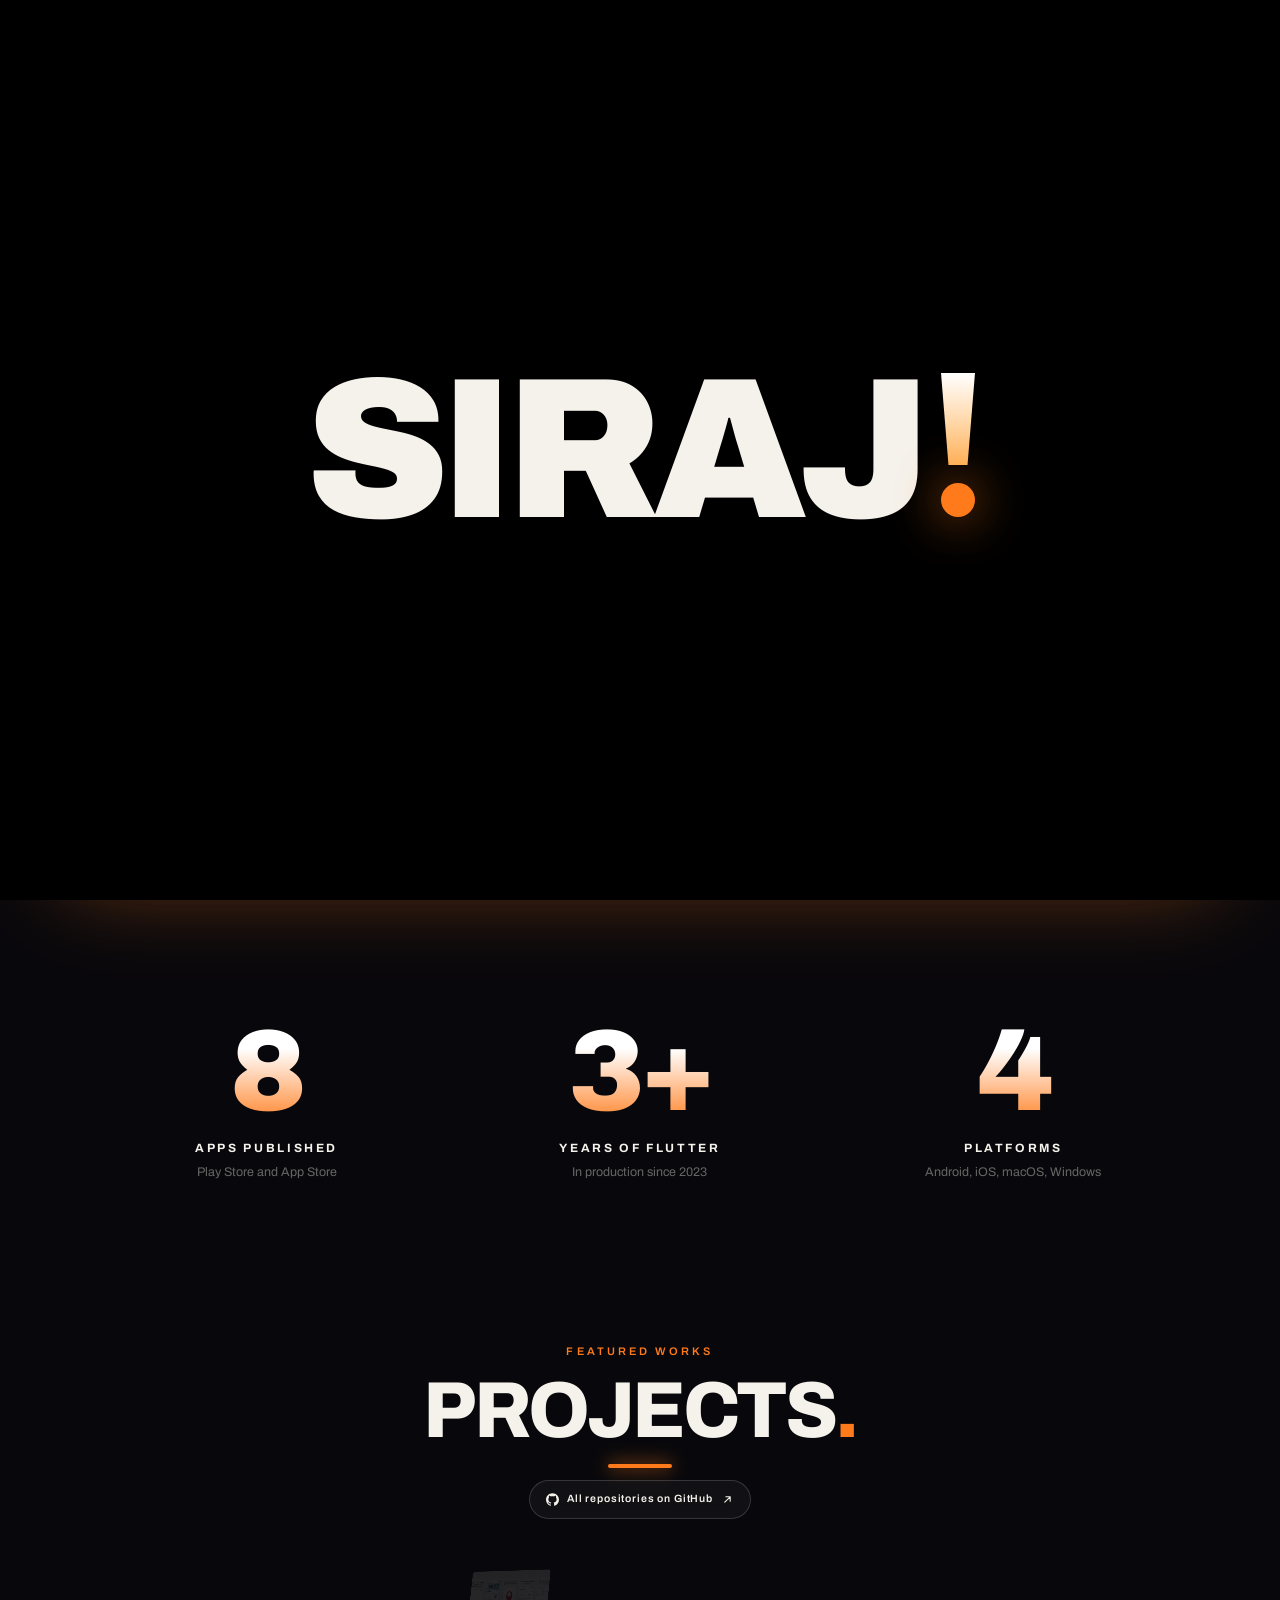
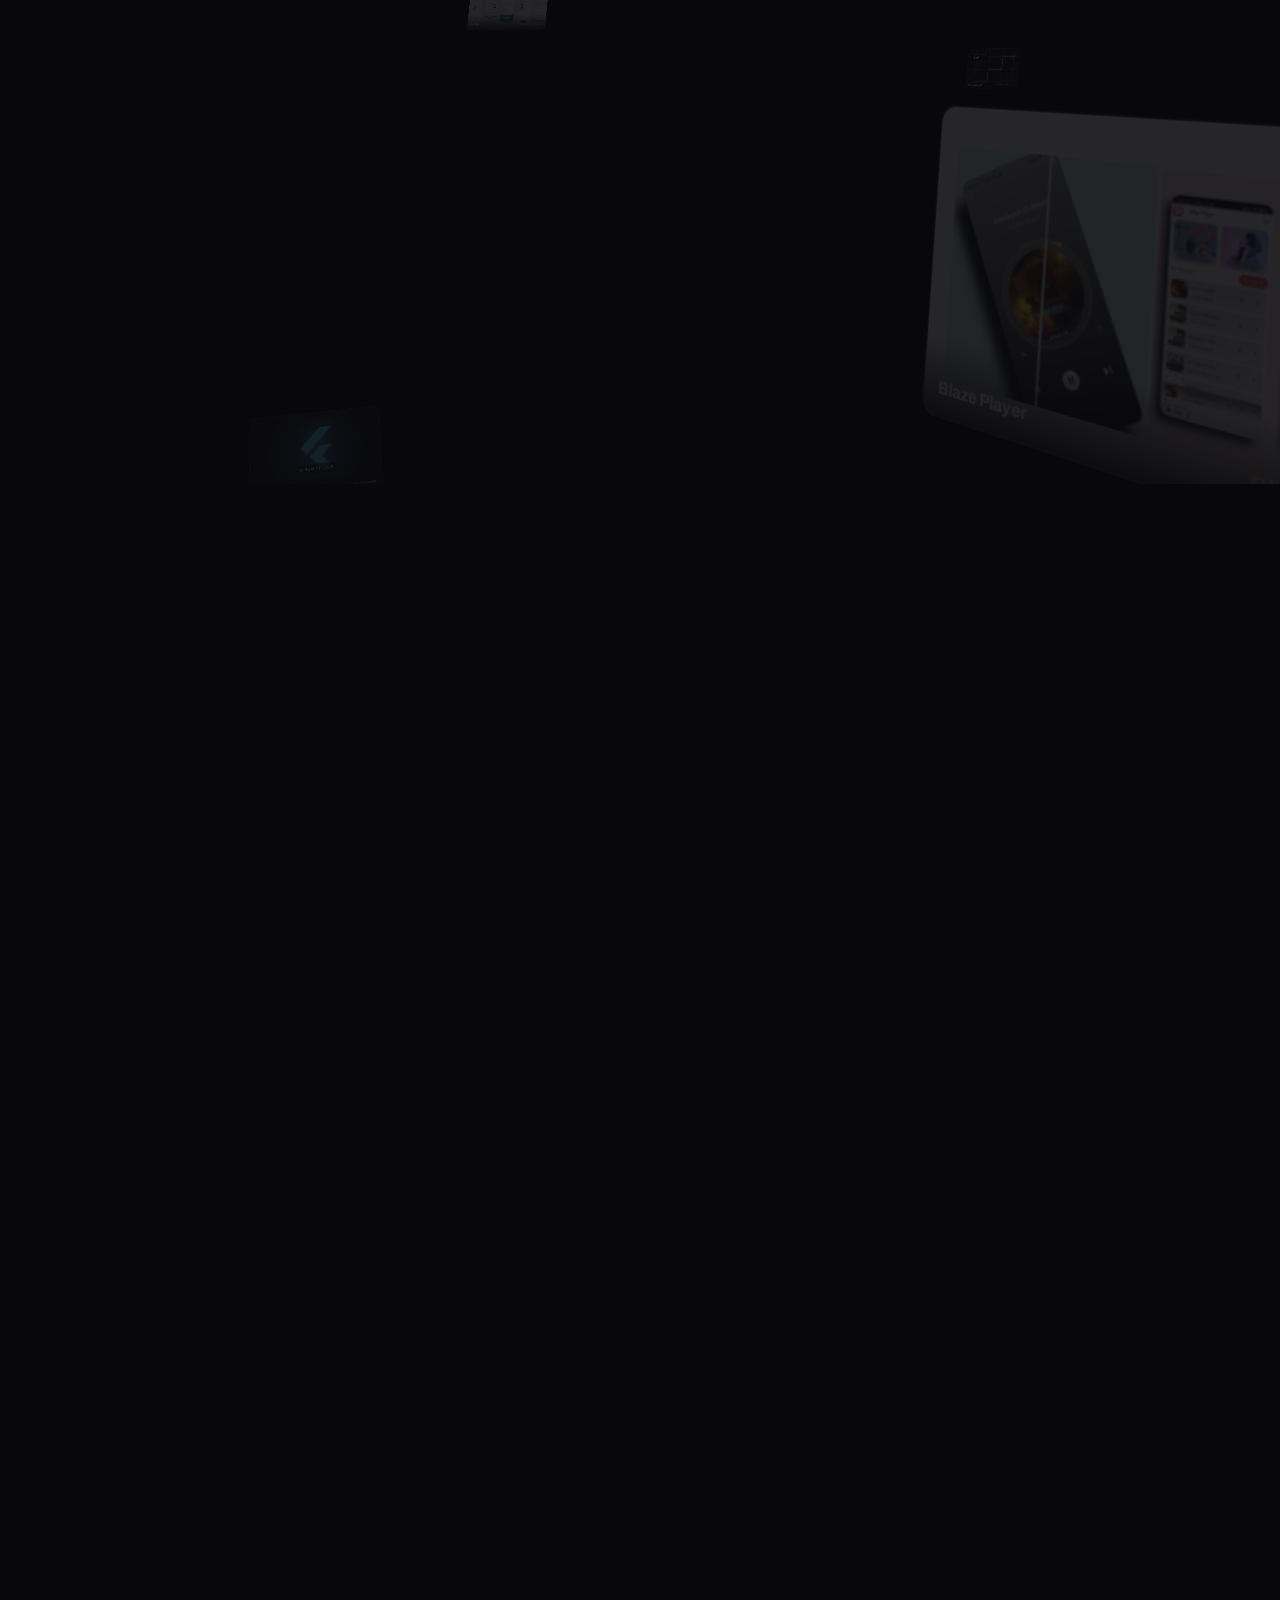
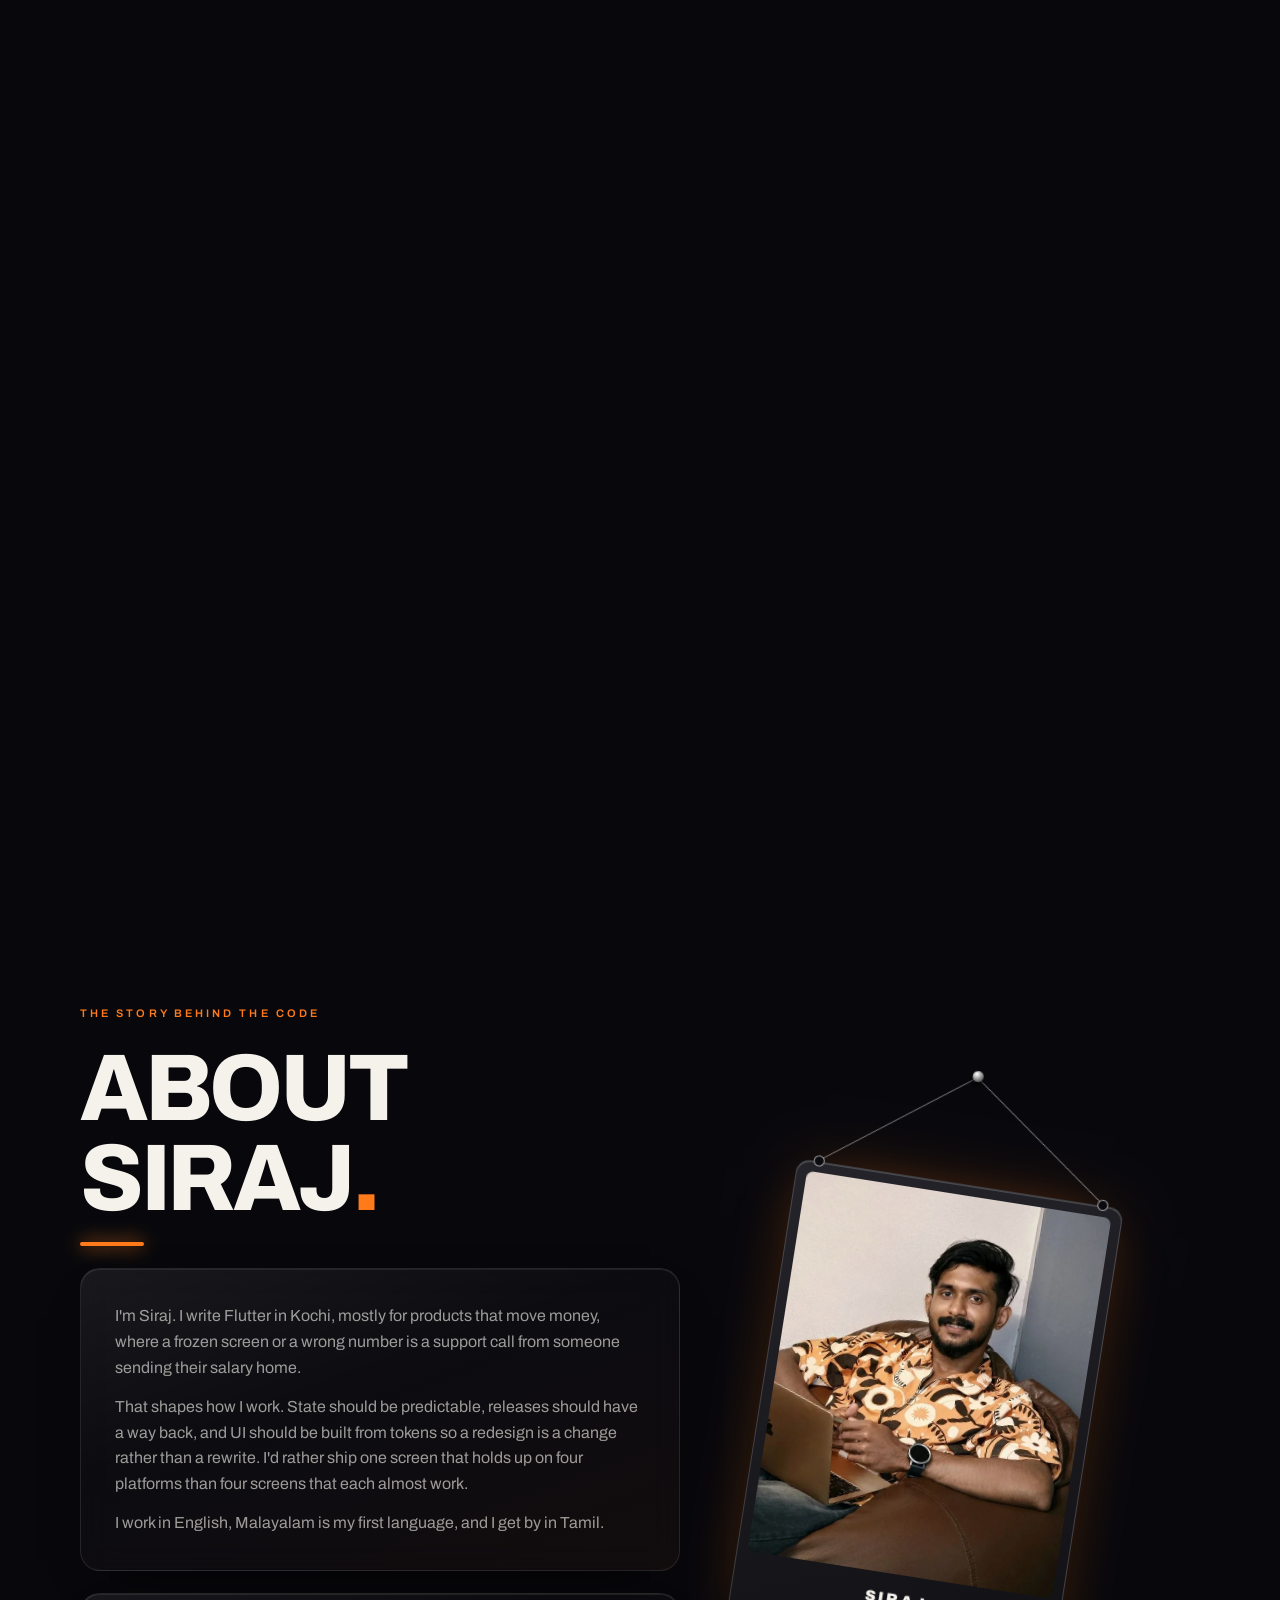
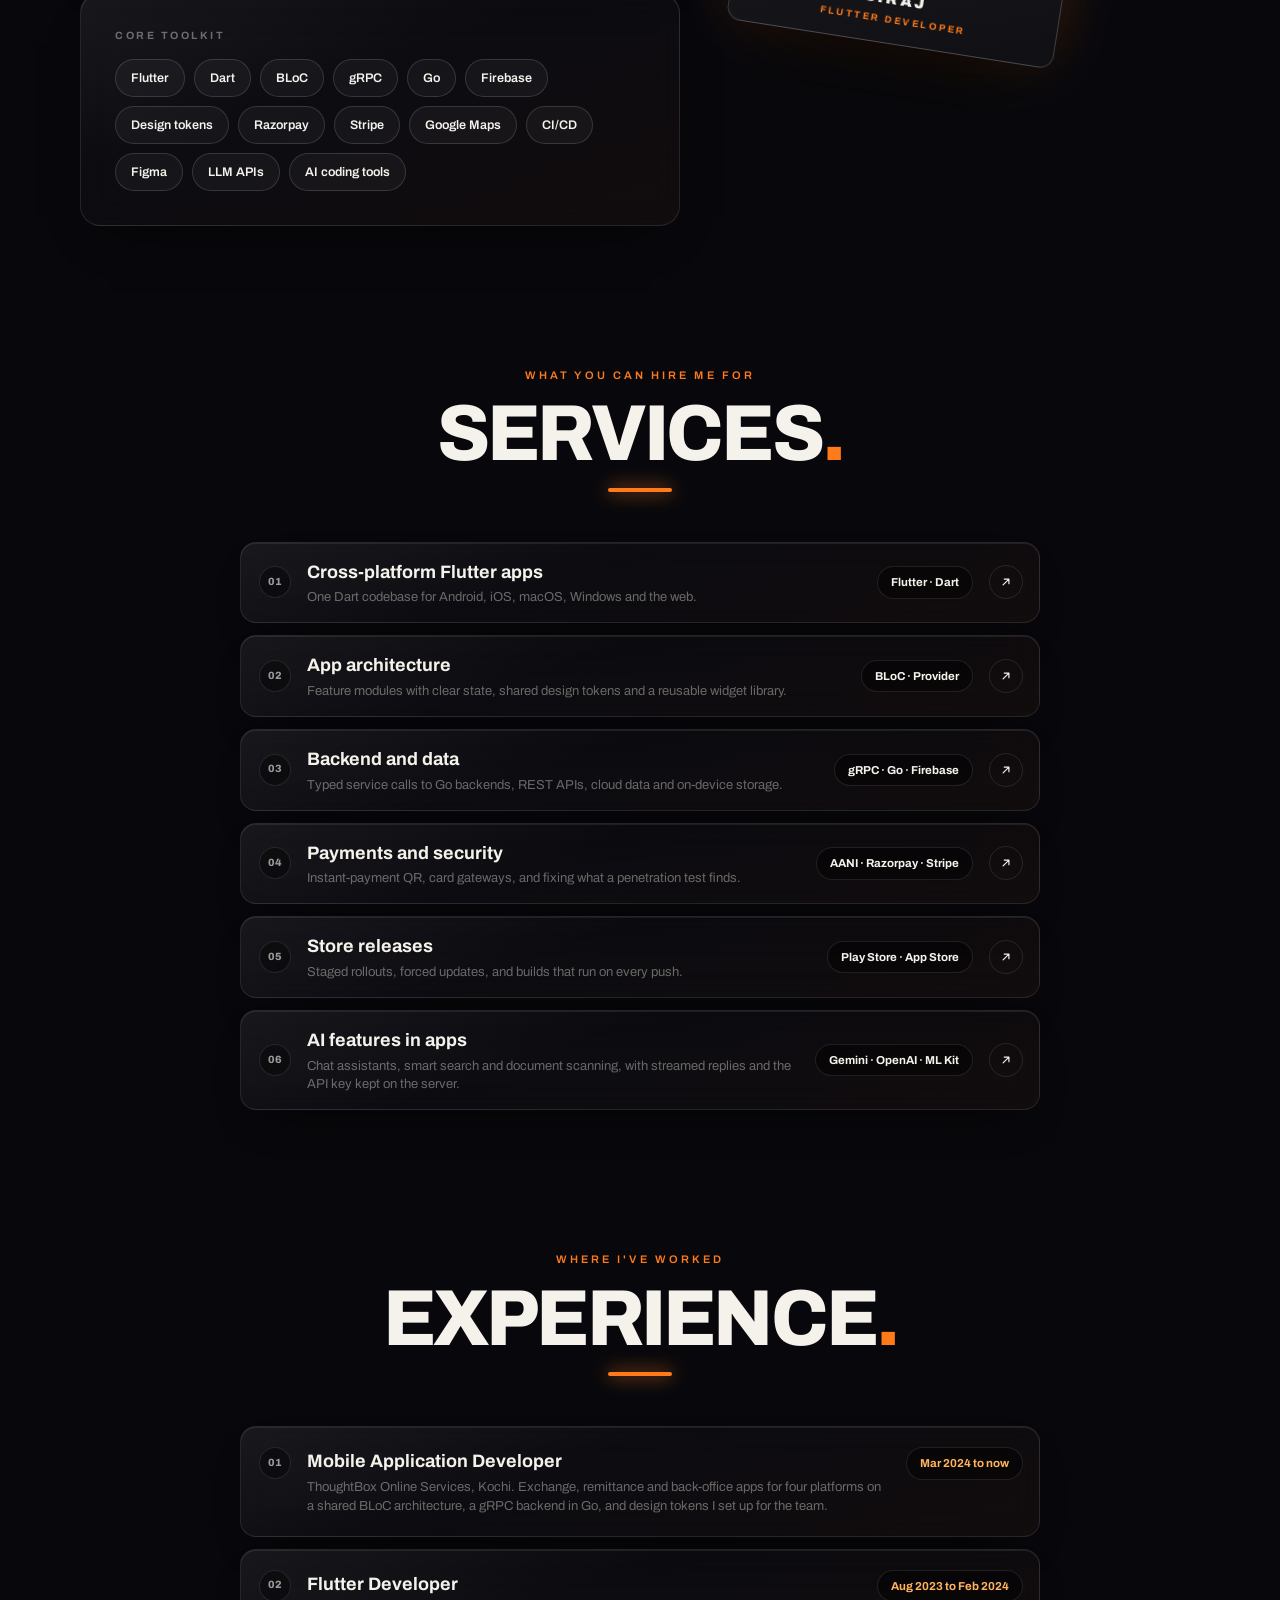
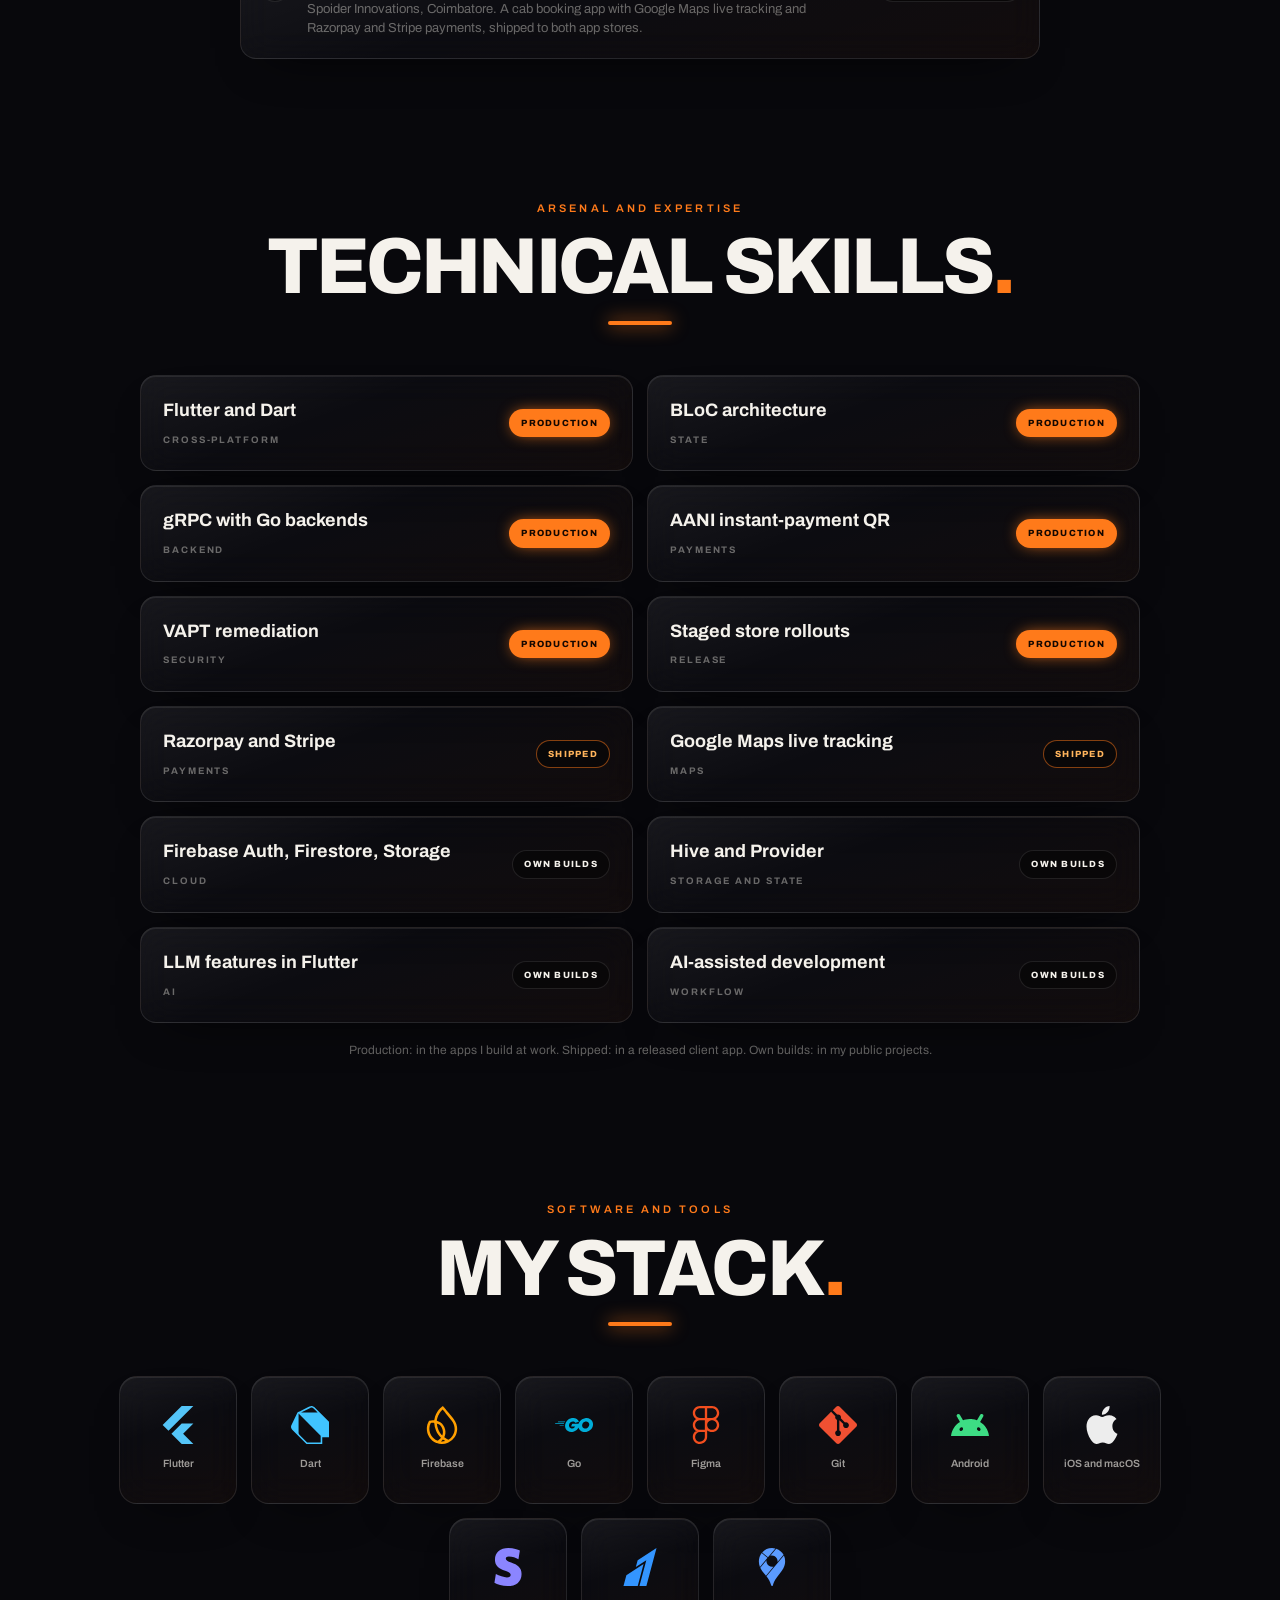
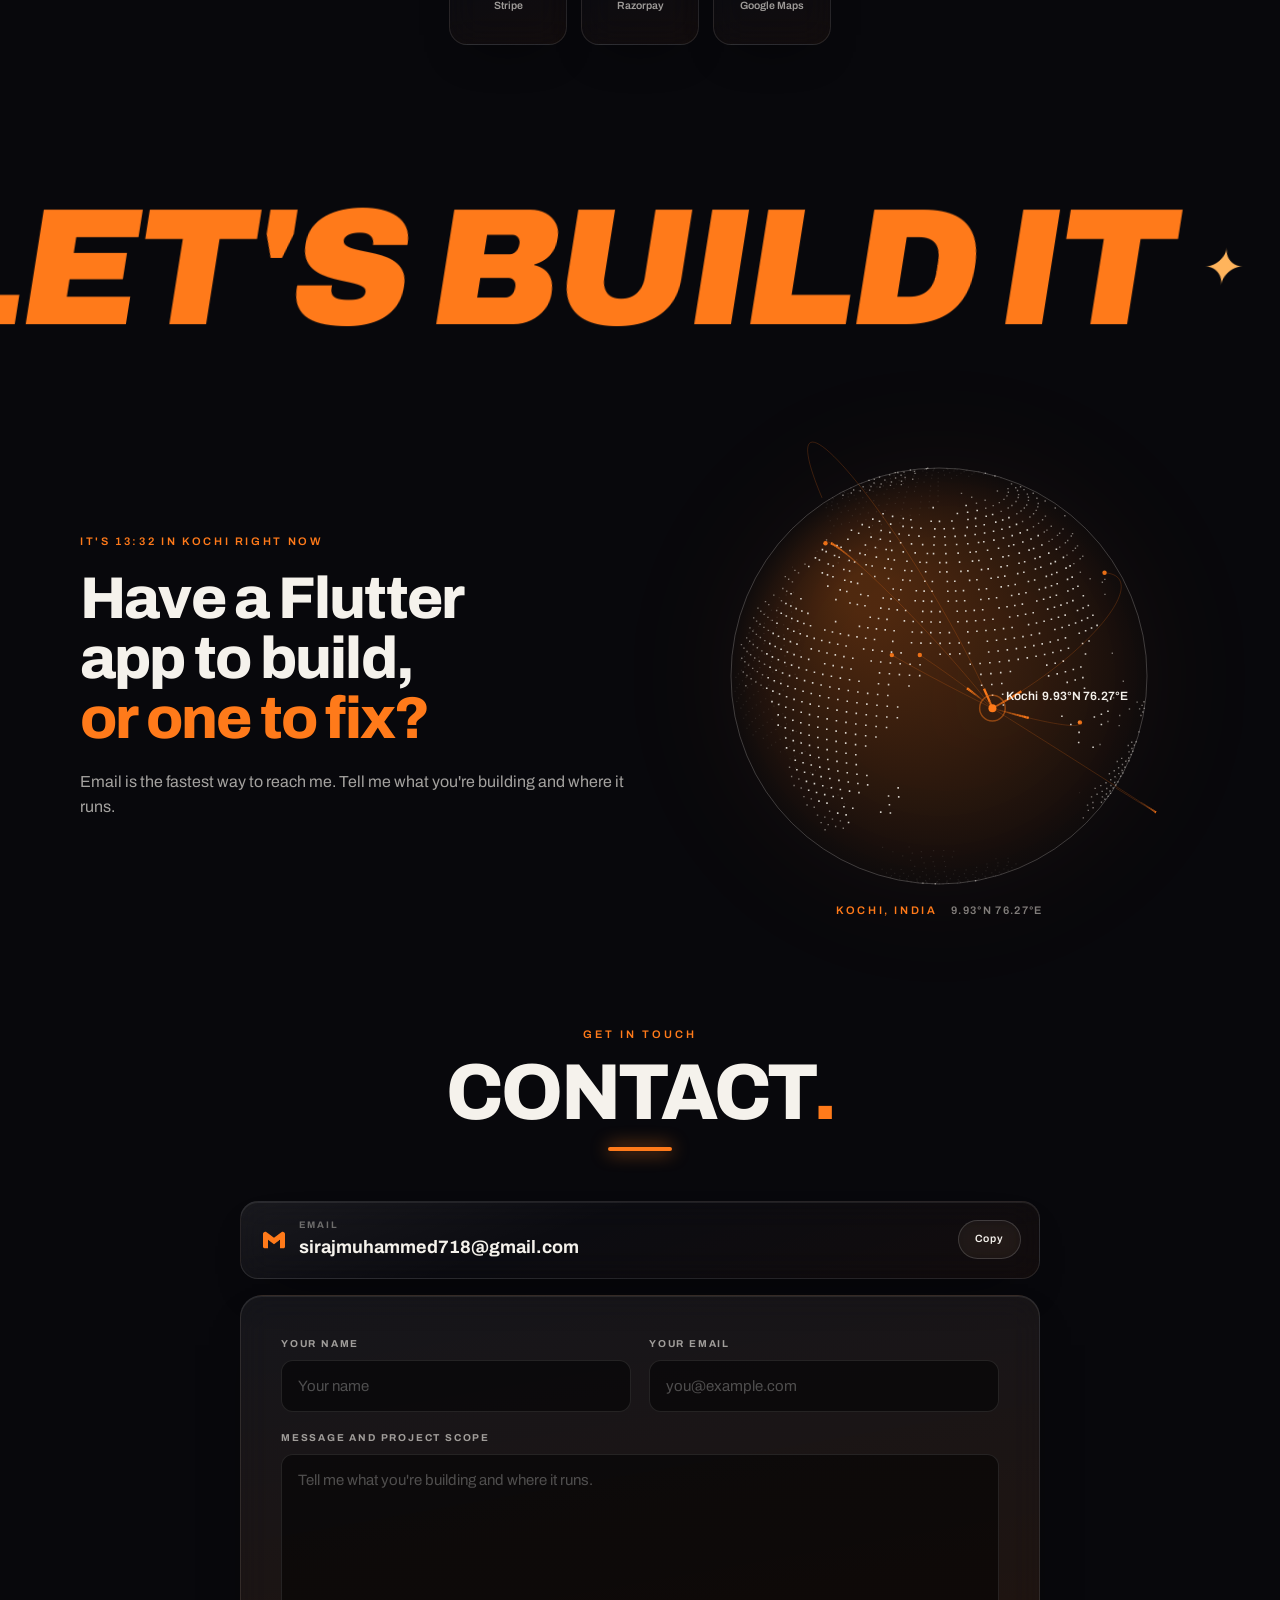
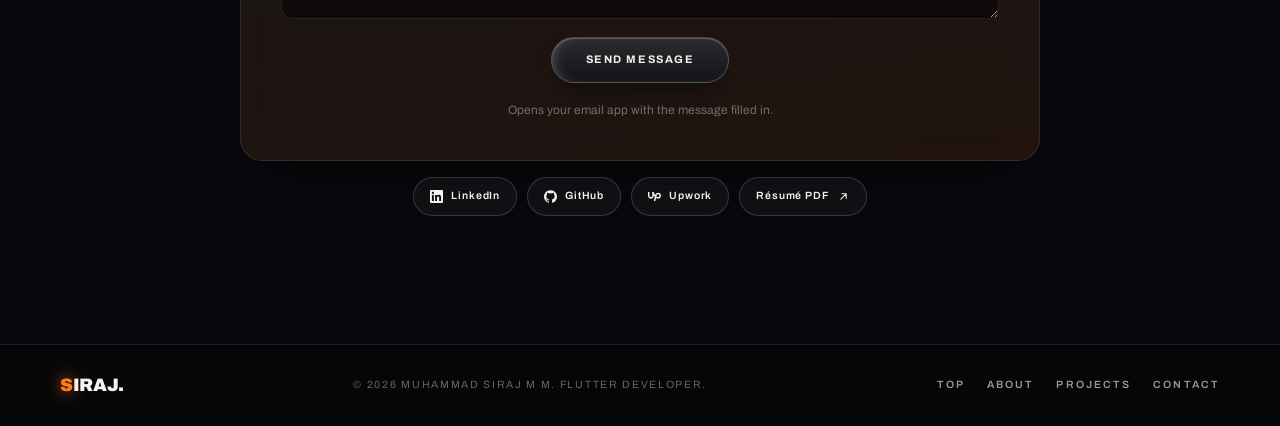
==== commit aadc3cea: "Hide the availability badge for now Kept as an HTML comment so it can be restored by uncommenting.  " ====
--- a/index.html
+++ b/index.html
@@ -70,7 +70,8 @@
         <i class="hero-glow"></i>
         <img class="hero-me" src="img/siraj-cine.webp" data-xray="img/siraj-xray.webp" alt="Portrait of Muhammad Siraj, backlit in orange" width="1200" height="1490" fetchpriority="high">
         <div class="hero-copy">
-          <a class="avail" href="#contact"><i class="avail-dot" aria-hidden="true"></i>Open to Flutter roles and freelance <span>· Nov 2026</span></a>
+          <!-- Availability badge, hidden for now. Remove the comment to show it again.
+          <a class="avail" href="#contact"><i class="avail-dot" aria-hidden="true"></i>Open to Flutter roles and freelance <span>· Nov 2026</span></a> -->
           <p class="eyebrow">Flutter developer • Kochi, India</p>
           <h1 class="name" aria-label="Siraj"><span>S</span><span>I</span><span>R</span><span>A</span><span>J</span></h1>
           <p class="role">Mobile apps <i>/</i> Cross-platform</p>
